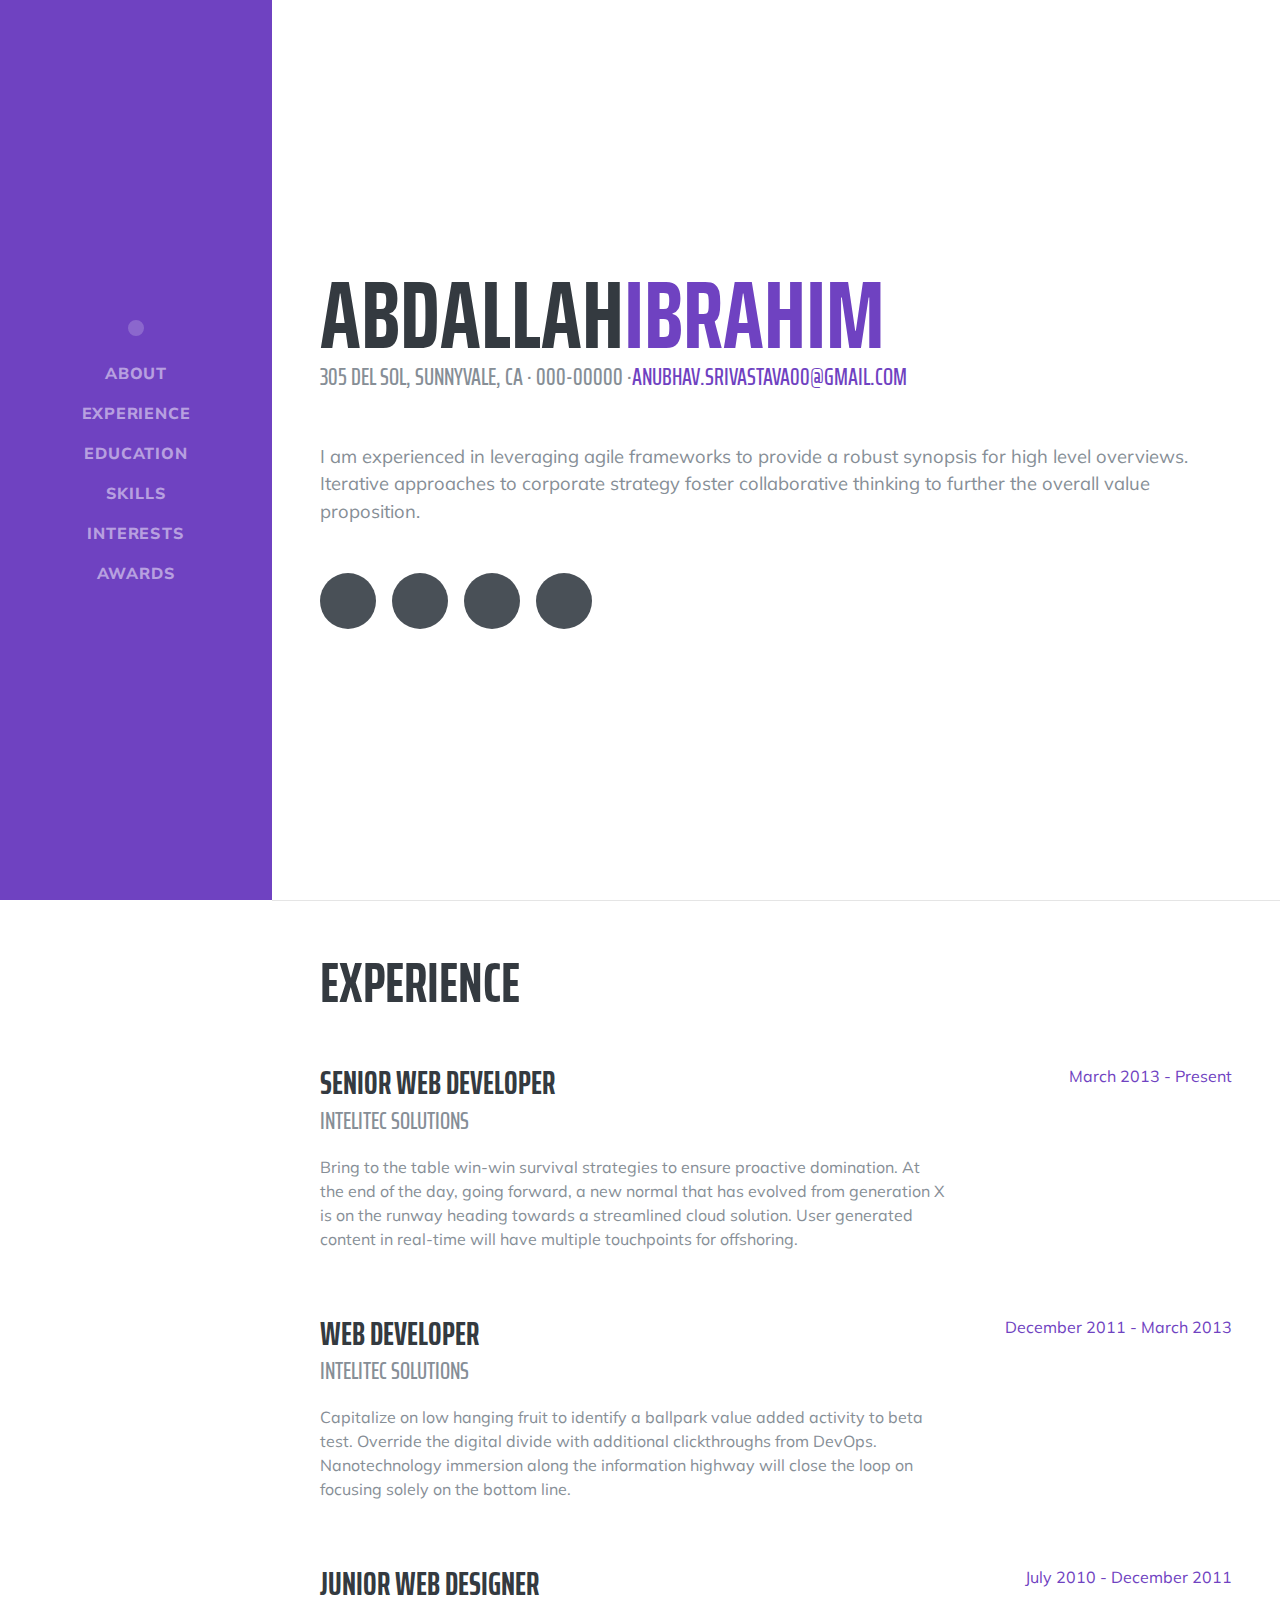
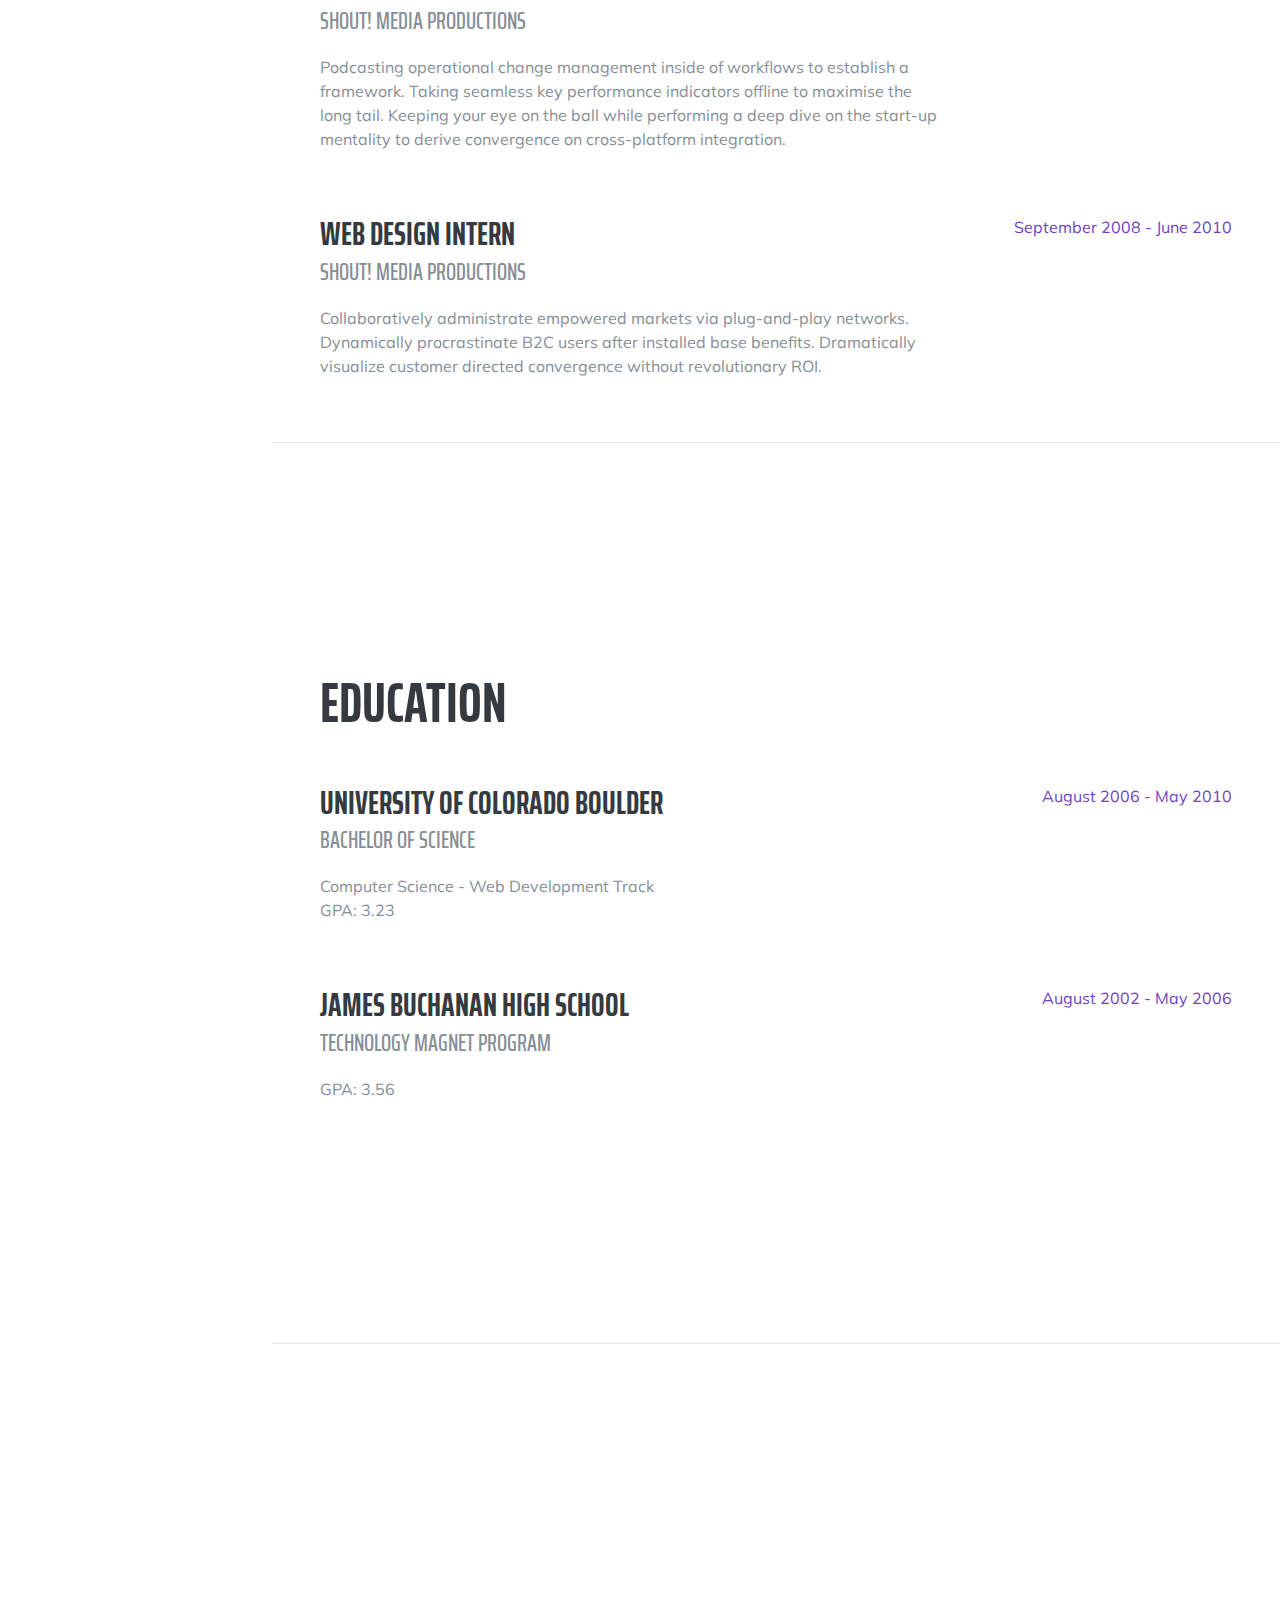
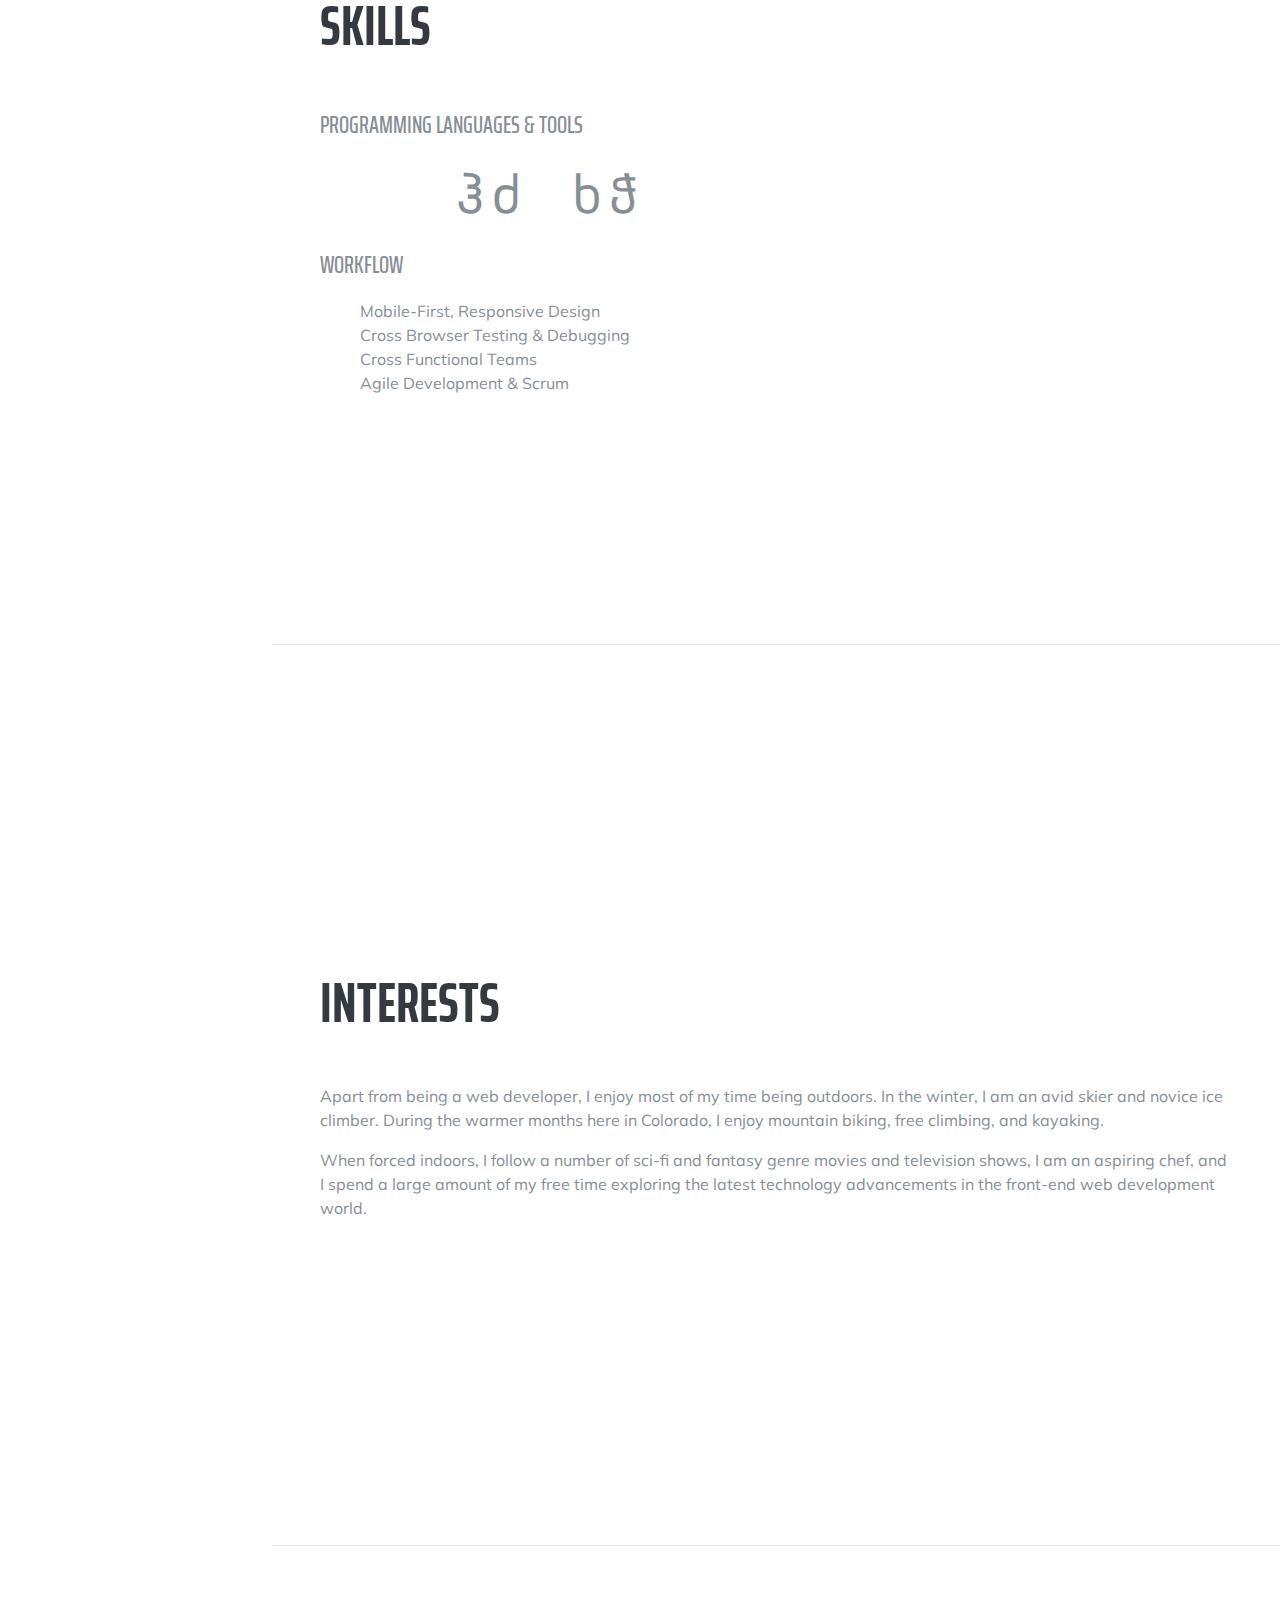
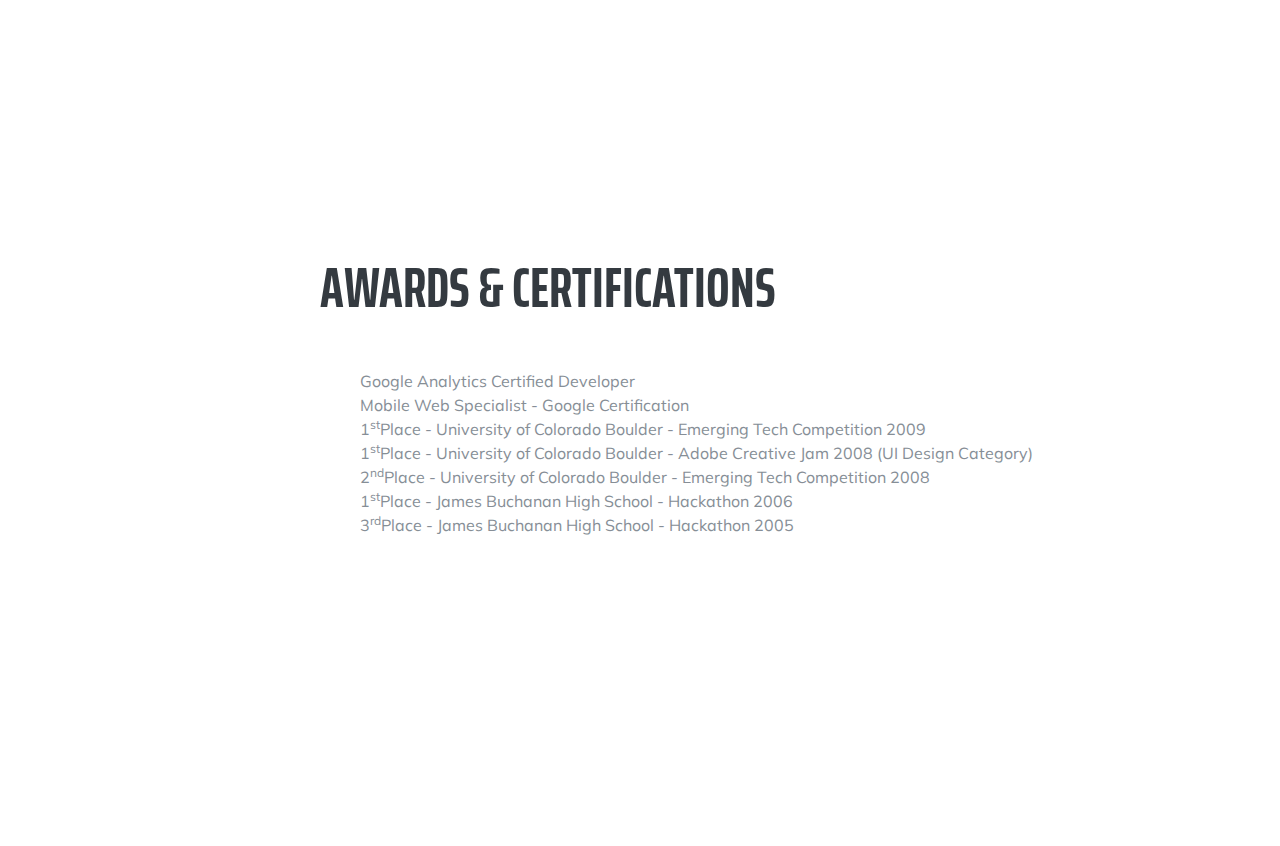
==== index.html @ a571438a "Updates" ====
<!DOCTYPE html><html lang="en"><head><meta charSet="utf-8"/><meta http-equiv="x-ua-compatible" content="ie=edge"/><meta name="viewport" content="width=device-width, initial-scale=1, shrink-to-fit=no"/><style data-href="/ai/styles.ff3f5d1cef5b12955775.css">@import url(https://fonts.googleapis.com/css?family=Saira+Extra+Condensed:500,700);@import url(https://fonts.googleapis.com/css?family=Muli:400,400i,800,800i);
/*!
 * Bootstrap v4.3.1 (https://getbootstrap.com/)
 * Copyright 2011-2019 The Bootstrap Authors
 * Copyright 2011-2019 Twitter, Inc.
 * Licensed under MIT (https://github.com/twbs/bootstrap/blob/master/LICENSE)
 */:root{--blue:#007bff;--indigo:#6610f2;--purple:#6f42c1;--pink:#e83e8c;--red:#dc3545;--orange:#fd7e14;--yellow:#ffc107;--green:#28a745;--teal:#20c997;--cyan:#17a2b8;--white:#fff;--gray:#6c757d;--gray-dark:#343a40;--primary:#007bff;--secondary:#6c757d;--success:#28a745;--info:#17a2b8;--warning:#ffc107;--danger:#dc3545;--light:#f8f9fa;--dark:#343a40;--breakpoint-xs:0;--breakpoint-sm:576px;--breakpoint-md:768px;--breakpoint-lg:992px;--breakpoint-xl:1200px;--font-family-sans-serif:-apple-system,BlinkMacSystemFont,"Segoe UI",Roboto,"Helvetica Neue",Arial,"Noto Sans",sans-serif,"Apple Color Emoji","Segoe UI Emoji","Segoe UI Symbol","Noto Color Emoji";--font-family-monospace:SFMono-Regular,Menlo,Monaco,Consolas,"Liberation Mono","Courier New",monospace}*,:after,:before{box-sizing:border-box}html{font-family:sans-serif;line-height:1.15;-webkit-text-size-adjust:100%;-webkit-tap-highlight-color:transparent}article,aside,figcaption,figure,footer,header,hgroup,main,nav,section{display:block}body{margin:0;font-family:-apple-system,BlinkMacSystemFont,Segoe UI,Roboto,Helvetica Neue,Arial,Noto Sans,sans-serif,Apple Color Emoji,Segoe UI Emoji,Segoe UI Symbol,Noto Color Emoji;font-size:1rem;font-weight:400;line-height:1.5;color:#212529;text-align:left;background-color:#fff}[tabindex="-1"]:focus{outline:0!important}hr{box-sizing:content-box;height:0;overflow:visible}h1,h2,h3,h4,h5,h6{margin-top:0;margin-bottom:.5rem}p{margin-top:0;margin-bottom:1rem}abbr[data-original-title],abbr[title]{text-decoration:underline;-webkit-text-decoration:underline dotted;text-decoration:underline dotted;cursor:help;border-bottom:0;-webkit-text-decoration-skip-ink:none;text-decoration-skip-ink:none}address{font-style:normal;line-height:inherit}address,dl,ol,ul{margin-bottom:1rem}dl,ol,ul{margin-top:0}ol ol,ol ul,ul ol,ul ul{margin-bottom:0}dt{font-weight:700}dd{margin-bottom:.5rem;margin-left:0}blockquote{margin:0 0 1rem}b,strong{font-weight:bolder}small{font-size:80%}sub,sup{position:relative;font-size:75%;line-height:0;vertical-align:baseline}sub{bottom:-.25em}sup{top:-.5em}a{color:#007bff;text-decoration:none;background-color:transparent}a:hover{color:#0056b3;text-decoration:underline}a:not([href]):not([tabindex]),a:not([href]):not([tabindex]):focus,a:not([href]):not([tabindex]):hover{color:inherit;text-decoration:none}a:not([href]):not([tabindex]):focus{outline:0}code,kbd,pre,samp{font-family:SFMono-Regular,Menlo,Monaco,Consolas,Liberation Mono,Courier New,monospace;font-size:1em}pre{margin-top:0;margin-bottom:1rem;overflow:auto}figure{margin:0 0 1rem}img{border-style:none}img,svg{vertical-align:middle}svg{overflow:hidden}table{border-collapse:collapse}caption{padding-top:.75rem;padding-bottom:.75rem;color:#6c757d;text-align:left;caption-side:bottom}th{text-align:inherit}label{display:inline-block;margin-bottom:.5rem}button{border-radius:0}button:focus{outline:1px dotted;outline:5px auto -webkit-focus-ring-color}button,input,optgroup,select,textarea{margin:0;font-family:inherit;font-size:inherit;line-height:inherit}button,input{overflow:visible}button,select{text-transform:none}select{word-wrap:normal}[type=button],[type=reset],[type=submit],button{-webkit-appearance:button}[type=button]:not(:disabled),[type=reset]:not(:disabled),[type=submit]:not(:disabled),button:not(:disabled){cursor:pointer}[type=button]::-moz-focus-inner,[type=reset]::-moz-focus-inner,[type=submit]::-moz-focus-inner,button::-moz-focus-inner{padding:0;border-style:none}input[type=checkbox],input[type=radio]{box-sizing:border-box;padding:0}input[type=date],input[type=datetime-local],input[type=month],input[type=time]{-webkit-appearance:listbox}textarea{overflow:auto;resize:vertical}fieldset{min-width:0;padding:0;margin:0;border:0}legend{display:block;width:100%;max-width:100%;padding:0;margin-bottom:.5rem;font-size:1.5rem;line-height:inherit;color:inherit;white-space:normal}progress{vertical-align:baseline}[type=number]::-webkit-inner-spin-button,[type=number]::-webkit-outer-spin-button{height:auto}[type=search]{outline-offset:-2px;-webkit-appearance:none}[type=search]::-webkit-search-decoration{-webkit-appearance:none}::-webkit-file-upload-button{font:inherit;-webkit-appearance:button}output{display:inline-block}summary{display:list-item;cursor:pointer}template{display:none}[hidden]{display:none!important}.h1,.h2,.h3,.h4,.h5,.h6,h1,h2,h3,h4,h5,h6{margin-bottom:.5rem;font-weight:500;line-height:1.2}.h1,h1{font-size:2.5rem}.h2,h2{font-size:2rem}.h3,h3{font-size:1.75rem}.h4,h4{font-size:1.5rem}.h5,h5{font-size:1.25rem}.h6,h6{font-size:1rem}.lead{font-size:1.25rem;font-weight:300}.display-1{font-size:6rem}.display-1,.display-2{font-weight:300;line-height:1.2}.display-2{font-size:5.5rem}.display-3{font-size:4.5rem}.display-3,.display-4{font-weight:300;line-height:1.2}.display-4{font-size:3.5rem}hr{margin-top:1rem;margin-bottom:1rem;border:0;border-top:1px solid rgba(0,0,0,.1)}.small,small{font-size:80%;font-weight:400}.mark,mark{padding:.2em;background-color:#fcf8e3}.list-inline,.list-unstyled{padding-left:0;list-style:none}.list-inline-item{display:inline-block}.list-inline-item:not(:last-child){margin-right:.5rem}.initialism{font-size:90%;text-transform:uppercase}.blockquote{margin-bottom:1rem;font-size:1.25rem}.blockquote-footer{display:block;font-size:80%;color:#6c757d}.blockquote-footer:before{content:"\2014\A0"}.img-fluid,.img-thumbnail{max-width:100%;height:auto}.img-thumbnail{padding:.25rem;background-color:#fff;border:1px solid #dee2e6;border-radius:.25rem}.figure{display:inline-block}.figure-img{margin-bottom:.5rem;line-height:1}.figure-caption{font-size:90%;color:#6c757d}code{font-size:87.5%;color:#e83e8c;word-break:break-word}a>code{color:inherit}kbd{padding:.2rem .4rem;font-size:87.5%;color:#fff;background-color:#212529;border-radius:.2rem}kbd kbd{padding:0;font-size:100%;font-weight:700}pre{display:block;font-size:87.5%;color:#212529}pre code{font-size:inherit;color:inherit;word-break:normal}.pre-scrollable{max-height:340px;overflow-y:scroll}.container{width:100%;padding-right:15px;padding-left:15px;margin-right:auto;margin-left:auto}@media (min-width:576px){.container{max-width:540px}}@media (min-width:768px){.container{max-width:720px}}@media (min-width:992px){.container{max-width:960px}}@media (min-width:1200px){.container{max-width:1140px}}.container-fluid{width:100%;padding-right:15px;padding-left:15px;margin-right:auto;margin-left:auto}.row{display:flex;flex-wrap:wrap;margin-right:-15px;margin-left:-15px}.no-gutters{margin-right:0;margin-left:0}.no-gutters>.col,.no-gutters>[class*=col-]{padding-right:0;padding-left:0}.col,.col-1,.col-2,.col-3,.col-4,.col-5,.col-6,.col-7,.col-8,.col-9,.col-10,.col-11,.col-12,.col-auto,.col-lg,.col-lg-1,.col-lg-2,.col-lg-3,.col-lg-4,.col-lg-5,.col-lg-6,.col-lg-7,.col-lg-8,.col-lg-9,.col-lg-10,.col-lg-11,.col-lg-12,.col-lg-auto,.col-md,.col-md-1,.col-md-2,.col-md-3,.col-md-4,.col-md-5,.col-md-6,.col-md-7,.col-md-8,.col-md-9,.col-md-10,.col-md-11,.col-md-12,.col-md-auto,.col-sm,.col-sm-1,.col-sm-2,.col-sm-3,.col-sm-4,.col-sm-5,.col-sm-6,.col-sm-7,.col-sm-8,.col-sm-9,.col-sm-10,.col-sm-11,.col-sm-12,.col-sm-auto,.col-xl,.col-xl-1,.col-xl-2,.col-xl-3,.col-xl-4,.col-xl-5,.col-xl-6,.col-xl-7,.col-xl-8,.col-xl-9,.col-xl-10,.col-xl-11,.col-xl-12,.col-xl-auto{position:relative;width:100%;padding-right:15px;padding-left:15px}.col{flex-basis:0;flex-grow:1;max-width:100%}.col-auto{flex:0 0 auto;width:auto;max-width:100%}.col-1{flex:0 0 8.333333%;max-width:8.333333%}.col-2{flex:0 0 16.666667%;max-width:16.666667%}.col-3{flex:0 0 25%;max-width:25%}.col-4{flex:0 0 33.333333%;max-width:33.333333%}.col-5{flex:0 0 41.666667%;max-width:41.666667%}.col-6{flex:0 0 50%;max-width:50%}.col-7{flex:0 0 58.333333%;max-width:58.333333%}.col-8{flex:0 0 66.666667%;max-width:66.666667%}.col-9{flex:0 0 75%;max-width:75%}.col-10{flex:0 0 83.333333%;max-width:83.333333%}.col-11{flex:0 0 91.666667%;max-width:91.666667%}.col-12{flex:0 0 100%;max-width:100%}.order-first{order:-1}.order-last{order:13}.order-0{order:0}.order-1{order:1}.order-2{order:2}.order-3{order:3}.order-4{order:4}.order-5{order:5}.order-6{order:6}.order-7{order:7}.order-8{order:8}.order-9{order:9}.order-10{order:10}.order-11{order:11}.order-12{order:12}.offset-1{margin-left:8.333333%}.offset-2{margin-left:16.666667%}.offset-3{margin-left:25%}.offset-4{margin-left:33.333333%}.offset-5{margin-left:41.666667%}.offset-6{margin-left:50%}.offset-7{margin-left:58.333333%}.offset-8{margin-left:66.666667%}.offset-9{margin-left:75%}.offset-10{margin-left:83.333333%}.offset-11{margin-left:91.666667%}@media (min-width:576px){.col-sm{flex-basis:0;flex-grow:1;max-width:100%}.col-sm-auto{flex:0 0 auto;width:auto;max-width:100%}.col-sm-1{flex:0 0 8.333333%;max-width:8.333333%}.col-sm-2{flex:0 0 16.666667%;max-width:16.666667%}.col-sm-3{flex:0 0 25%;max-width:25%}.col-sm-4{flex:0 0 33.333333%;max-width:33.333333%}.col-sm-5{flex:0 0 41.666667%;max-width:41.666667%}.col-sm-6{flex:0 0 50%;max-width:50%}.col-sm-7{flex:0 0 58.333333%;max-width:58.333333%}.col-sm-8{flex:0 0 66.666667%;max-width:66.666667%}.col-sm-9{flex:0 0 75%;max-width:75%}.col-sm-10{flex:0 0 83.333333%;max-width:83.333333%}.col-sm-11{flex:0 0 91.666667%;max-width:91.666667%}.col-sm-12{flex:0 0 100%;max-width:100%}.order-sm-first{order:-1}.order-sm-last{order:13}.order-sm-0{order:0}.order-sm-1{order:1}.order-sm-2{order:2}.order-sm-3{order:3}.order-sm-4{order:4}.order-sm-5{order:5}.order-sm-6{order:6}.order-sm-7{order:7}.order-sm-8{order:8}.order-sm-9{order:9}.order-sm-10{order:10}.order-sm-11{order:11}.order-sm-12{order:12}.offset-sm-0{margin-left:0}.offset-sm-1{margin-left:8.333333%}.offset-sm-2{margin-left:16.666667%}.offset-sm-3{margin-left:25%}.offset-sm-4{margin-left:33.333333%}.offset-sm-5{margin-left:41.666667%}.offset-sm-6{margin-left:50%}.offset-sm-7{margin-left:58.333333%}.offset-sm-8{margin-left:66.666667%}.offset-sm-9{margin-left:75%}.offset-sm-10{margin-left:83.333333%}.offset-sm-11{margin-left:91.666667%}}@media (min-width:768px){.col-md{flex-basis:0;flex-grow:1;max-width:100%}.col-md-auto{flex:0 0 auto;width:auto;max-width:100%}.col-md-1{flex:0 0 8.333333%;max-width:8.333333%}.col-md-2{flex:0 0 16.666667%;max-width:16.666667%}.col-md-3{flex:0 0 25%;max-width:25%}.col-md-4{flex:0 0 33.333333%;max-width:33.333333%}.col-md-5{flex:0 0 41.666667%;max-width:41.666667%}.col-md-6{flex:0 0 50%;max-width:50%}.col-md-7{flex:0 0 58.333333%;max-width:58.333333%}.col-md-8{flex:0 0 66.666667%;max-width:66.666667%}.col-md-9{flex:0 0 75%;max-width:75%}.col-md-10{flex:0 0 83.333333%;max-width:83.333333%}.col-md-11{flex:0 0 91.666667%;max-width:91.666667%}.col-md-12{flex:0 0 100%;max-width:100%}.order-md-first{order:-1}.order-md-last{order:13}.order-md-0{order:0}.order-md-1{order:1}.order-md-2{order:2}.order-md-3{order:3}.order-md-4{order:4}.order-md-5{order:5}.order-md-6{order:6}.order-md-7{order:7}.order-md-8{order:8}.order-md-9{order:9}.order-md-10{order:10}.order-md-11{order:11}.order-md-12{order:12}.offset-md-0{margin-left:0}.offset-md-1{margin-left:8.333333%}.offset-md-2{margin-left:16.666667%}.offset-md-3{margin-left:25%}.offset-md-4{margin-left:33.333333%}.offset-md-5{margin-left:41.666667%}.offset-md-6{margin-left:50%}.offset-md-7{margin-left:58.333333%}.offset-md-8{margin-left:66.666667%}.offset-md-9{margin-left:75%}.offset-md-10{margin-left:83.333333%}.offset-md-11{margin-left:91.666667%}}@media (min-width:992px){.col-lg{flex-basis:0;flex-grow:1;max-width:100%}.col-lg-auto{flex:0 0 auto;width:auto;max-width:100%}.col-lg-1{flex:0 0 8.333333%;max-width:8.333333%}.col-lg-2{flex:0 0 16.666667%;max-width:16.666667%}.col-lg-3{flex:0 0 25%;max-width:25%}.col-lg-4{flex:0 0 33.333333%;max-width:33.333333%}.col-lg-5{flex:0 0 41.666667%;max-width:41.666667%}.col-lg-6{flex:0 0 50%;max-width:50%}.col-lg-7{flex:0 0 58.333333%;max-width:58.333333%}.col-lg-8{flex:0 0 66.666667%;max-width:66.666667%}.col-lg-9{flex:0 0 75%;max-width:75%}.col-lg-10{flex:0 0 83.333333%;max-width:83.333333%}.col-lg-11{flex:0 0 91.666667%;max-width:91.666667%}.col-lg-12{flex:0 0 100%;max-width:100%}.order-lg-first{order:-1}.order-lg-last{order:13}.order-lg-0{order:0}.order-lg-1{order:1}.order-lg-2{order:2}.order-lg-3{order:3}.order-lg-4{order:4}.order-lg-5{order:5}.order-lg-6{order:6}.order-lg-7{order:7}.order-lg-8{order:8}.order-lg-9{order:9}.order-lg-10{order:10}.order-lg-11{order:11}.order-lg-12{order:12}.offset-lg-0{margin-left:0}.offset-lg-1{margin-left:8.333333%}.offset-lg-2{margin-left:16.666667%}.offset-lg-3{margin-left:25%}.offset-lg-4{margin-left:33.333333%}.offset-lg-5{margin-left:41.666667%}.offset-lg-6{margin-left:50%}.offset-lg-7{margin-left:58.333333%}.offset-lg-8{margin-left:66.666667%}.offset-lg-9{margin-left:75%}.offset-lg-10{margin-left:83.333333%}.offset-lg-11{margin-left:91.666667%}}@media (min-width:1200px){.col-xl{flex-basis:0;flex-grow:1;max-width:100%}.col-xl-auto{flex:0 0 auto;width:auto;max-width:100%}.col-xl-1{flex:0 0 8.333333%;max-width:8.333333%}.col-xl-2{flex:0 0 16.666667%;max-width:16.666667%}.col-xl-3{flex:0 0 25%;max-width:25%}.col-xl-4{flex:0 0 33.333333%;max-width:33.333333%}.col-xl-5{flex:0 0 41.666667%;max-width:41.666667%}.col-xl-6{flex:0 0 50%;max-width:50%}.col-xl-7{flex:0 0 58.333333%;max-width:58.333333%}.col-xl-8{flex:0 0 66.666667%;max-width:66.666667%}.col-xl-9{flex:0 0 75%;max-width:75%}.col-xl-10{flex:0 0 83.333333%;max-width:83.333333%}.col-xl-11{flex:0 0 91.666667%;max-width:91.666667%}.col-xl-12{flex:0 0 100%;max-width:100%}.order-xl-first{order:-1}.order-xl-last{order:13}.order-xl-0{order:0}.order-xl-1{order:1}.order-xl-2{order:2}.order-xl-3{order:3}.order-xl-4{order:4}.order-xl-5{order:5}.order-xl-6{order:6}.order-xl-7{order:7}.order-xl-8{order:8}.order-xl-9{order:9}.order-xl-10{order:10}.order-xl-11{order:11}.order-xl-12{order:12}.offset-xl-0{margin-left:0}.offset-xl-1{margin-left:8.333333%}.offset-xl-2{margin-left:16.666667%}.offset-xl-3{margin-left:25%}.offset-xl-4{margin-left:33.333333%}.offset-xl-5{margin-left:41.666667%}.offset-xl-6{margin-left:50%}.offset-xl-7{margin-left:58.333333%}.offset-xl-8{margin-left:66.666667%}.offset-xl-9{margin-left:75%}.offset-xl-10{margin-left:83.333333%}.offset-xl-11{margin-left:91.666667%}}.table{width:100%;margin-bottom:1rem;color:#212529}.table td,.table th{padding:.75rem;vertical-align:top;border-top:1px solid #dee2e6}.table thead th{vertical-align:bottom;border-bottom:2px solid #dee2e6}.table tbody+tbody{border-top:2px solid #dee2e6}.table-sm td,.table-sm th{padding:.3rem}.table-bordered,.table-bordered td,.table-bordered th{border:1px solid #dee2e6}.table-bordered thead td,.table-bordered thead th{border-bottom-width:2px}.table-borderless tbody+tbody,.table-borderless td,.table-borderless th,.table-borderless thead th{border:0}.table-striped tbody tr:nth-of-type(odd){background-color:rgba(0,0,0,.05)}.table-hover tbody tr:hover{color:#212529;background-color:rgba(0,0,0,.075)}.table-primary,.table-primary>td,.table-primary>th{background-color:#b8daff}.table-primary tbody+tbody,.table-primary td,.table-primary th,.table-primary thead th{border-color:#7abaff}.table-hover .table-primary:hover,.table-hover .table-primary:hover>td,.table-hover .table-primary:hover>th{background-color:#9fcdff}.table-secondary,.table-secondary>td,.table-secondary>th{background-color:#d6d8db}.table-secondary tbody+tbody,.table-secondary td,.table-secondary th,.table-secondary thead th{border-color:#b3b7bb}.table-hover .table-secondary:hover,.table-hover .table-secondary:hover>td,.table-hover .table-secondary:hover>th{background-color:#c8cbcf}.table-success,.table-success>td,.table-success>th{background-color:#c3e6cb}.table-success tbody+tbody,.table-success td,.table-success th,.table-success thead th{border-color:#8fd19e}.table-hover .table-success:hover,.table-hover .table-success:hover>td,.table-hover .table-success:hover>th{background-color:#b1dfbb}.table-info,.table-info>td,.table-info>th{background-color:#bee5eb}.table-info tbody+tbody,.table-info td,.table-info th,.table-info thead th{border-color:#86cfda}.table-hover .table-info:hover,.table-hover .table-info:hover>td,.table-hover .table-info:hover>th{background-color:#abdde5}.table-warning,.table-warning>td,.table-warning>th{background-color:#ffeeba}.table-warning tbody+tbody,.table-warning td,.table-warning th,.table-warning thead th{border-color:#ffdf7e}.table-hover .table-warning:hover,.table-hover .table-warning:hover>td,.table-hover .table-warning:hover>th{background-color:#ffe8a1}.table-danger,.table-danger>td,.table-danger>th{background-color:#f5c6cb}.table-danger tbody+tbody,.table-danger td,.table-danger th,.table-danger thead th{border-color:#ed969e}.table-hover .table-danger:hover,.table-hover .table-danger:hover>td,.table-hover .table-danger:hover>th{background-color:#f1b0b7}.table-light,.table-light>td,.table-light>th{background-color:#fdfdfe}.table-light tbody+tbody,.table-light td,.table-light th,.table-light thead th{border-color:#fbfcfc}.table-hover .table-light:hover,.table-hover .table-light:hover>td,.table-hover .table-light:hover>th{background-color:#ececf6}.table-dark,.table-dark>td,.table-dark>th{background-color:#c6c8ca}.table-dark tbody+tbody,.table-dark td,.table-dark th,.table-dark thead th{border-color:#95999c}.table-hover .table-dark:hover,.table-hover .table-dark:hover>td,.table-hover .table-dark:hover>th{background-color:#b9bbbe}.table-active,.table-active>td,.table-active>th,.table-hover .table-active:hover,.table-hover .table-active:hover>td,.table-hover .table-active:hover>th{background-color:rgba(0,0,0,.075)}.table .thead-dark th{color:#fff;background-color:#343a40;border-color:#454d55}.table .thead-light th{color:#495057;background-color:#e9ecef;border-color:#dee2e6}.table-dark{color:#fff;background-color:#343a40}.table-dark td,.table-dark th,.table-dark thead th{border-color:#454d55}.table-dark.table-bordered{border:0}.table-dark.table-striped tbody tr:nth-of-type(odd){background-color:hsla(0,0%,100%,.05)}.table-dark.table-hover tbody tr:hover{color:#fff;background-color:hsla(0,0%,100%,.075)}@media (max-width:575.98px){.table-responsive-sm{display:block;width:100%;overflow-x:auto;-webkit-overflow-scrolling:touch}.table-responsive-sm>.table-bordered{border:0}}@media (max-width:767.98px){.table-responsive-md{display:block;width:100%;overflow-x:auto;-webkit-overflow-scrolling:touch}.table-responsive-md>.table-bordered{border:0}}@media (max-width:991.98px){.table-responsive-lg{display:block;width:100%;overflow-x:auto;-webkit-overflow-scrolling:touch}.table-responsive-lg>.table-bordered{border:0}}@media (max-width:1199.98px){.table-responsive-xl{display:block;width:100%;overflow-x:auto;-webkit-overflow-scrolling:touch}.table-responsive-xl>.table-bordered{border:0}}.table-responsive{display:block;width:100%;overflow-x:auto;-webkit-overflow-scrolling:touch}.table-responsive>.table-bordered{border:0}.form-control{display:block;width:100%;height:calc(1.5em + .75rem + 2px);padding:.375rem .75rem;font-size:1rem;font-weight:400;line-height:1.5;color:#495057;background-color:#fff;background-clip:padding-box;border:1px solid #ced4da;border-radius:.25rem;transition:border-color .15s ease-in-out,box-shadow .15s ease-in-out}@media (prefers-reduced-motion:reduce){.form-control{transition:none}}.form-control::-ms-expand{background-color:transparent;border:0}.form-control:focus{color:#495057;background-color:#fff;border-color:#80bdff;outline:0;box-shadow:0 0 0 .2rem rgba(0,123,255,.25)}.form-control::-webkit-input-placeholder{color:#6c757d;opacity:1}.form-control:-ms-input-placeholder{color:#6c757d;opacity:1}.form-control::-ms-input-placeholder{color:#6c757d;opacity:1}.form-control::placeholder{color:#6c757d;opacity:1}.form-control:disabled,.form-control[readonly]{background-color:#e9ecef;opacity:1}select.form-control:focus::-ms-value{color:#495057;background-color:#fff}.form-control-file,.form-control-range{display:block;width:100%}.col-form-label{padding-top:calc(.375rem + 1px);padding-bottom:calc(.375rem + 1px);margin-bottom:0;font-size:inherit;line-height:1.5}.col-form-label-lg{padding-top:calc(.5rem + 1px);padding-bottom:calc(.5rem + 1px);font-size:1.25rem;line-height:1.5}.col-form-label-sm{padding-top:calc(.25rem + 1px);padding-bottom:calc(.25rem + 1px);font-size:.875rem;line-height:1.5}.form-control-plaintext{display:block;width:100%;padding-top:.375rem;padding-bottom:.375rem;margin-bottom:0;line-height:1.5;color:#212529;background-color:transparent;border:solid transparent;border-width:1px 0}.form-control-plaintext.form-control-lg,.form-control-plaintext.form-control-sm{padding-right:0;padding-left:0}.form-control-sm{height:calc(1.5em + .5rem + 2px);padding:.25rem .5rem;font-size:.875rem;line-height:1.5;border-radius:.2rem}.form-control-lg{height:calc(1.5em + 1rem + 2px);padding:.5rem 1rem;font-size:1.25rem;line-height:1.5;border-radius:.3rem}select.form-control[multiple],select.form-control[size],textarea.form-control{height:auto}.form-group{margin-bottom:1rem}.form-text{display:block;margin-top:.25rem}.form-row{display:flex;flex-wrap:wrap;margin-right:-5px;margin-left:-5px}.form-row>.col,.form-row>[class*=col-]{padding-right:5px;padding-left:5px}.form-check{position:relative;display:block;padding-left:1.25rem}.form-check-input{position:absolute;margin-top:.3rem;margin-left:-1.25rem}.form-check-input:disabled~.form-check-label{color:#6c757d}.form-check-label{margin-bottom:0}.form-check-inline{display:inline-flex;align-items:center;padding-left:0;margin-right:.75rem}.form-check-inline .form-check-input{position:static;margin-top:0;margin-right:.3125rem;margin-left:0}.valid-feedback{display:none;width:100%;margin-top:.25rem;font-size:80%;color:#28a745}.valid-tooltip{position:absolute;top:100%;z-index:5;display:none;max-width:100%;padding:.25rem .5rem;margin-top:.1rem;font-size:.875rem;line-height:1.5;color:#fff;background-color:rgba(40,167,69,.9);border-radius:.25rem}.form-control.is-valid,.was-validated .form-control:valid{border-color:#28a745;padding-right:calc(1.5em + .75rem);background-image:url("data:image/svg+xml;charset=utf-8,%3Csvg xmlns='http://www.w3.org/2000/svg' viewBox='0 0 8 8'%3E%3Cpath fill='%2328a745' d='M2.3 6.73L.6 4.53c-.4-1.04.46-1.4 1.1-.8l1.1 1.4 3.4-3.8c.6-.63 1.6-.27 1.2.7l-4 4.6c-.43.5-.8.4-1.1.1z'/%3E%3C/svg%3E");background-repeat:no-repeat;background-position:100% calc(.375em + .1875rem);background-size:calc(.75em + .375rem) calc(.75em + .375rem)}.form-control.is-valid:focus,.was-validated .form-control:valid:focus{border-color:#28a745;box-shadow:0 0 0 .2rem rgba(40,167,69,.25)}.form-control.is-valid~.valid-feedback,.form-control.is-valid~.valid-tooltip,.was-validated .form-control:valid~.valid-feedback,.was-validated .form-control:valid~.valid-tooltip{display:block}.was-validated textarea.form-control:valid,textarea.form-control.is-valid{padding-right:calc(1.5em + .75rem);background-position:top calc(.375em + .1875rem) right calc(.375em + .1875rem)}.custom-select.is-valid,.was-validated .custom-select:valid{border-color:#28a745;padding-right:calc((3em + 2.25rem)/4 + 1.75rem);background:url("data:image/svg+xml;charset=utf-8,%3Csvg xmlns='http://www.w3.org/2000/svg' viewBox='0 0 4 5'%3E%3Cpath fill='%23343a40' d='M2 0L0 2h4zm0 5L0 3h4z'/%3E%3C/svg%3E") no-repeat right .75rem center/8px 10px,url("data:image/svg+xml;charset=utf-8,%3Csvg xmlns='http://www.w3.org/2000/svg' viewBox='0 0 8 8'%3E%3Cpath fill='%2328a745' d='M2.3 6.73L.6 4.53c-.4-1.04.46-1.4 1.1-.8l1.1 1.4 3.4-3.8c.6-.63 1.6-.27 1.2.7l-4 4.6c-.43.5-.8.4-1.1.1z'/%3E%3C/svg%3E") #fff no-repeat center right 1.75rem/calc(.75em + .375rem) calc(.75em + .375rem)}.custom-select.is-valid:focus,.was-validated .custom-select:valid:focus{border-color:#28a745;box-shadow:0 0 0 .2rem rgba(40,167,69,.25)}.custom-select.is-valid~.valid-feedback,.custom-select.is-valid~.valid-tooltip,.form-control-file.is-valid~.valid-feedback,.form-control-file.is-valid~.valid-tooltip,.was-validated .custom-select:valid~.valid-feedback,.was-validated .custom-select:valid~.valid-tooltip,.was-validated .form-control-file:valid~.valid-feedback,.was-validated .form-control-file:valid~.valid-tooltip{display:block}.form-check-input.is-valid~.form-check-label,.was-validated .form-check-input:valid~.form-check-label{color:#28a745}.form-check-input.is-valid~.valid-feedback,.form-check-input.is-valid~.valid-tooltip,.was-validated .form-check-input:valid~.valid-feedback,.was-validated .form-check-input:valid~.valid-tooltip{display:block}.custom-control-input.is-valid~.custom-control-label,.was-validated .custom-control-input:valid~.custom-control-label{color:#28a745}.custom-control-input.is-valid~.custom-control-label:before,.was-validated .custom-control-input:valid~.custom-control-label:before{border-color:#28a745}.custom-control-input.is-valid~.valid-feedback,.custom-control-input.is-valid~.valid-tooltip,.was-validated .custom-control-input:valid~.valid-feedback,.was-validated .custom-control-input:valid~.valid-tooltip{display:block}.custom-control-input.is-valid:checked~.custom-control-label:before,.was-validated .custom-control-input:valid:checked~.custom-control-label:before{border-color:#34ce57;background-color:#34ce57}.custom-control-input.is-valid:focus~.custom-control-label:before,.was-validated .custom-control-input:valid:focus~.custom-control-label:before{box-shadow:0 0 0 .2rem rgba(40,167,69,.25)}.custom-control-input.is-valid:focus:not(:checked)~.custom-control-label:before,.custom-file-input.is-valid~.custom-file-label,.was-validated .custom-control-input:valid:focus:not(:checked)~.custom-control-label:before,.was-validated .custom-file-input:valid~.custom-file-label{border-color:#28a745}.custom-file-input.is-valid~.valid-feedback,.custom-file-input.is-valid~.valid-tooltip,.was-validated .custom-file-input:valid~.valid-feedback,.was-validated .custom-file-input:valid~.valid-tooltip{display:block}.custom-file-input.is-valid:focus~.custom-file-label,.was-validated .custom-file-input:valid:focus~.custom-file-label{border-color:#28a745;box-shadow:0 0 0 .2rem rgba(40,167,69,.25)}.invalid-feedback{display:none;width:100%;margin-top:.25rem;font-size:80%;color:#dc3545}.invalid-tooltip{position:absolute;top:100%;z-index:5;display:none;max-width:100%;padding:.25rem .5rem;margin-top:.1rem;font-size:.875rem;line-height:1.5;color:#fff;background-color:rgba(220,53,69,.9);border-radius:.25rem}.form-control.is-invalid,.was-validated .form-control:invalid{border-color:#dc3545;padding-right:calc(1.5em + .75rem);background-image:url("data:image/svg+xml;charset=utf-8,%3Csvg xmlns='http://www.w3.org/2000/svg' fill='%23dc3545' viewBox='-2 -2 7 7'%3E%3Cpath stroke='%23dc3545' d='M0 0l3 3m0-3L0 3'/%3E%3Ccircle r='.5'/%3E%3Ccircle cx='3' r='.5'/%3E%3Ccircle cy='3' r='.5'/%3E%3Ccircle cx='3' cy='3' r='.5'/%3E%3C/svg%3E");background-repeat:no-repeat;background-position:100% calc(.375em + .1875rem);background-size:calc(.75em + .375rem) calc(.75em + .375rem)}.form-control.is-invalid:focus,.was-validated .form-control:invalid:focus{border-color:#dc3545;box-shadow:0 0 0 .2rem rgba(220,53,69,.25)}.form-control.is-invalid~.invalid-feedback,.form-control.is-invalid~.invalid-tooltip,.was-validated .form-control:invalid~.invalid-feedback,.was-validated .form-control:invalid~.invalid-tooltip{display:block}.was-validated textarea.form-control:invalid,textarea.form-control.is-invalid{padding-right:calc(1.5em + .75rem);background-position:top calc(.375em + .1875rem) right calc(.375em + .1875rem)}.custom-select.is-invalid,.was-validated .custom-select:invalid{border-color:#dc3545;padding-right:calc((3em + 2.25rem)/4 + 1.75rem);background:url("data:image/svg+xml;charset=utf-8,%3Csvg xmlns='http://www.w3.org/2000/svg' viewBox='0 0 4 5'%3E%3Cpath fill='%23343a40' d='M2 0L0 2h4zm0 5L0 3h4z'/%3E%3C/svg%3E") no-repeat right .75rem center/8px 10px,url("data:image/svg+xml;charset=utf-8,%3Csvg xmlns='http://www.w3.org/2000/svg' fill='%23dc3545' viewBox='-2 -2 7 7'%3E%3Cpath stroke='%23dc3545' d='M0 0l3 3m0-3L0 3'/%3E%3Ccircle r='.5'/%3E%3Ccircle cx='3' r='.5'/%3E%3Ccircle cy='3' r='.5'/%3E%3Ccircle cx='3' cy='3' r='.5'/%3E%3C/svg%3E") #fff no-repeat center right 1.75rem/calc(.75em + .375rem) calc(.75em + .375rem)}.custom-select.is-invalid:focus,.was-validated .custom-select:invalid:focus{border-color:#dc3545;box-shadow:0 0 0 .2rem rgba(220,53,69,.25)}.custom-select.is-invalid~.invalid-feedback,.custom-select.is-invalid~.invalid-tooltip,.form-control-file.is-invalid~.invalid-feedback,.form-control-file.is-invalid~.invalid-tooltip,.was-validated .custom-select:invalid~.invalid-feedback,.was-validated .custom-select:invalid~.invalid-tooltip,.was-validated .form-control-file:invalid~.invalid-feedback,.was-validated .form-control-file:invalid~.invalid-tooltip{display:block}.form-check-input.is-invalid~.form-check-label,.was-validated .form-check-input:invalid~.form-check-label{color:#dc3545}.form-check-input.is-invalid~.invalid-feedback,.form-check-input.is-invalid~.invalid-tooltip,.was-validated .form-check-input:invalid~.invalid-feedback,.was-validated .form-check-input:invalid~.invalid-tooltip{display:block}.custom-control-input.is-invalid~.custom-control-label,.was-validated .custom-control-input:invalid~.custom-control-label{color:#dc3545}.custom-control-input.is-invalid~.custom-control-label:before,.was-validated .custom-control-input:invalid~.custom-control-label:before{border-color:#dc3545}.custom-control-input.is-invalid~.invalid-feedback,.custom-control-input.is-invalid~.invalid-tooltip,.was-validated .custom-control-input:invalid~.invalid-feedback,.was-validated .custom-control-input:invalid~.invalid-tooltip{display:block}.custom-control-input.is-invalid:checked~.custom-control-label:before,.was-validated .custom-control-input:invalid:checked~.custom-control-label:before{border-color:#e4606d;background-color:#e4606d}.custom-control-input.is-invalid:focus~.custom-control-label:before,.was-validated .custom-control-input:invalid:focus~.custom-control-label:before{box-shadow:0 0 0 .2rem rgba(220,53,69,.25)}.custom-control-input.is-invalid:focus:not(:checked)~.custom-control-label:before,.custom-file-input.is-invalid~.custom-file-label,.was-validated .custom-control-input:invalid:focus:not(:checked)~.custom-control-label:before,.was-validated .custom-file-input:invalid~.custom-file-label{border-color:#dc3545}.custom-file-input.is-invalid~.invalid-feedback,.custom-file-input.is-invalid~.invalid-tooltip,.was-validated .custom-file-input:invalid~.invalid-feedback,.was-validated .custom-file-input:invalid~.invalid-tooltip{display:block}.custom-file-input.is-invalid:focus~.custom-file-label,.was-validated .custom-file-input:invalid:focus~.custom-file-label{border-color:#dc3545;box-shadow:0 0 0 .2rem rgba(220,53,69,.25)}.form-inline{display:flex;flex-flow:row wrap;align-items:center}.form-inline .form-check{width:100%}@media (min-width:576px){.form-inline label{justify-content:center}.form-inline .form-group,.form-inline label{display:flex;align-items:center;margin-bottom:0}.form-inline .form-group{flex:0 0 auto;flex-flow:row wrap}.form-inline .form-control{display:inline-block;width:auto;vertical-align:middle}.form-inline .form-control-plaintext{display:inline-block}.form-inline .custom-select,.form-inline .input-group{width:auto}.form-inline .form-check{display:flex;align-items:center;justify-content:center;width:auto;padding-left:0}.form-inline .form-check-input{position:relative;flex-shrink:0;margin-top:0;margin-right:.25rem;margin-left:0}.form-inline .custom-control{align-items:center;justify-content:center}.form-inline .custom-control-label{margin-bottom:0}}.btn{display:inline-block;font-weight:400;color:#212529;text-align:center;vertical-align:middle;-webkit-user-select:none;-ms-user-select:none;user-select:none;background-color:transparent;border:1px solid transparent;padding:.375rem .75rem;font-size:1rem;line-height:1.5;border-radius:.25rem;transition:color .15s ease-in-out,background-color .15s ease-in-out,border-color .15s ease-in-out,box-shadow .15s ease-in-out}@media (prefers-reduced-motion:reduce){.btn{transition:none}}.btn:hover{color:#212529;text-decoration:none}.btn.focus,.btn:focus{outline:0;box-shadow:0 0 0 .2rem rgba(0,123,255,.25)}.btn.disabled,.btn:disabled{opacity:.65}a.btn.disabled,fieldset:disabled a.btn{pointer-events:none}.btn-primary{color:#fff;background-color:#007bff;border-color:#007bff}.btn-primary:hover{color:#fff;background-color:#0069d9;border-color:#0062cc}.btn-primary.focus,.btn-primary:focus{box-shadow:0 0 0 .2rem rgba(38,143,255,.5)}.btn-primary.disabled,.btn-primary:disabled{color:#fff;background-color:#007bff;border-color:#007bff}.btn-primary:not(:disabled):not(.disabled).active,.btn-primary:not(:disabled):not(.disabled):active,.show>.btn-primary.dropdown-toggle{color:#fff;background-color:#0062cc;border-color:#005cbf}.btn-primary:not(:disabled):not(.disabled).active:focus,.btn-primary:not(:disabled):not(.disabled):active:focus,.show>.btn-primary.dropdown-toggle:focus{box-shadow:0 0 0 .2rem rgba(38,143,255,.5)}.btn-secondary{color:#fff;background-color:#6c757d;border-color:#6c757d}.btn-secondary:hover{color:#fff;background-color:#5a6268;border-color:#545b62}.btn-secondary.focus,.btn-secondary:focus{box-shadow:0 0 0 .2rem rgba(130,138,145,.5)}.btn-secondary.disabled,.btn-secondary:disabled{color:#fff;background-color:#6c757d;border-color:#6c757d}.btn-secondary:not(:disabled):not(.disabled).active,.btn-secondary:not(:disabled):not(.disabled):active,.show>.btn-secondary.dropdown-toggle{color:#fff;background-color:#545b62;border-color:#4e555b}.btn-secondary:not(:disabled):not(.disabled).active:focus,.btn-secondary:not(:disabled):not(.disabled):active:focus,.show>.btn-secondary.dropdown-toggle:focus{box-shadow:0 0 0 .2rem rgba(130,138,145,.5)}.btn-success{color:#fff;background-color:#28a745;border-color:#28a745}.btn-success:hover{color:#fff;background-color:#218838;border-color:#1e7e34}.btn-success.focus,.btn-success:focus{box-shadow:0 0 0 .2rem rgba(72,180,97,.5)}.btn-success.disabled,.btn-success:disabled{color:#fff;background-color:#28a745;border-color:#28a745}.btn-success:not(:disabled):not(.disabled).active,.btn-success:not(:disabled):not(.disabled):active,.show>.btn-success.dropdown-toggle{color:#fff;background-color:#1e7e34;border-color:#1c7430}.btn-success:not(:disabled):not(.disabled).active:focus,.btn-success:not(:disabled):not(.disabled):active:focus,.show>.btn-success.dropdown-toggle:focus{box-shadow:0 0 0 .2rem rgba(72,180,97,.5)}.btn-info{color:#fff;background-color:#17a2b8;border-color:#17a2b8}.btn-info:hover{color:#fff;background-color:#138496;border-color:#117a8b}.btn-info.focus,.btn-info:focus{box-shadow:0 0 0 .2rem rgba(58,176,195,.5)}.btn-info.disabled,.btn-info:disabled{color:#fff;background-color:#17a2b8;border-color:#17a2b8}.btn-info:not(:disabled):not(.disabled).active,.btn-info:not(:disabled):not(.disabled):active,.show>.btn-info.dropdown-toggle{color:#fff;background-color:#117a8b;border-color:#10707f}.btn-info:not(:disabled):not(.disabled).active:focus,.btn-info:not(:disabled):not(.disabled):active:focus,.show>.btn-info.dropdown-toggle:focus{box-shadow:0 0 0 .2rem rgba(58,176,195,.5)}.btn-warning{color:#212529;background-color:#ffc107;border-color:#ffc107}.btn-warning:hover{color:#212529;background-color:#e0a800;border-color:#d39e00}.btn-warning.focus,.btn-warning:focus{box-shadow:0 0 0 .2rem rgba(222,170,12,.5)}.btn-warning.disabled,.btn-warning:disabled{color:#212529;background-color:#ffc107;border-color:#ffc107}.btn-warning:not(:disabled):not(.disabled).active,.btn-warning:not(:disabled):not(.disabled):active,.show>.btn-warning.dropdown-toggle{color:#212529;background-color:#d39e00;border-color:#c69500}.btn-warning:not(:disabled):not(.disabled).active:focus,.btn-warning:not(:disabled):not(.disabled):active:focus,.show>.btn-warning.dropdown-toggle:focus{box-shadow:0 0 0 .2rem rgba(222,170,12,.5)}.btn-danger{color:#fff;background-color:#dc3545;border-color:#dc3545}.btn-danger:hover{color:#fff;background-color:#c82333;border-color:#bd2130}.btn-danger.focus,.btn-danger:focus{box-shadow:0 0 0 .2rem rgba(225,83,97,.5)}.btn-danger.disabled,.btn-danger:disabled{color:#fff;background-color:#dc3545;border-color:#dc3545}.btn-danger:not(:disabled):not(.disabled).active,.btn-danger:not(:disabled):not(.disabled):active,.show>.btn-danger.dropdown-toggle{color:#fff;background-color:#bd2130;border-color:#b21f2d}.btn-danger:not(:disabled):not(.disabled).active:focus,.btn-danger:not(:disabled):not(.disabled):active:focus,.show>.btn-danger.dropdown-toggle:focus{box-shadow:0 0 0 .2rem rgba(225,83,97,.5)}.btn-light{color:#212529;background-color:#f8f9fa;border-color:#f8f9fa}.btn-light:hover{color:#212529;background-color:#e2e6ea;border-color:#dae0e5}.btn-light.focus,.btn-light:focus{box-shadow:0 0 0 .2rem rgba(216,217,219,.5)}.btn-light.disabled,.btn-light:disabled{color:#212529;background-color:#f8f9fa;border-color:#f8f9fa}.btn-light:not(:disabled):not(.disabled).active,.btn-light:not(:disabled):not(.disabled):active,.show>.btn-light.dropdown-toggle{color:#212529;background-color:#dae0e5;border-color:#d3d9df}.btn-light:not(:disabled):not(.disabled).active:focus,.btn-light:not(:disabled):not(.disabled):active:focus,.show>.btn-light.dropdown-toggle:focus{box-shadow:0 0 0 .2rem rgba(216,217,219,.5)}.btn-dark{color:#fff;background-color:#343a40;border-color:#343a40}.btn-dark:hover{color:#fff;background-color:#23272b;border-color:#1d2124}.btn-dark.focus,.btn-dark:focus{box-shadow:0 0 0 .2rem rgba(82,88,93,.5)}.btn-dark.disabled,.btn-dark:disabled{color:#fff;background-color:#343a40;border-color:#343a40}.btn-dark:not(:disabled):not(.disabled).active,.btn-dark:not(:disabled):not(.disabled):active,.show>.btn-dark.dropdown-toggle{color:#fff;background-color:#1d2124;border-color:#171a1d}.btn-dark:not(:disabled):not(.disabled).active:focus,.btn-dark:not(:disabled):not(.disabled):active:focus,.show>.btn-dark.dropdown-toggle:focus{box-shadow:0 0 0 .2rem rgba(82,88,93,.5)}.btn-outline-primary{color:#007bff;border-color:#007bff}.btn-outline-primary:hover{color:#fff;background-color:#007bff;border-color:#007bff}.btn-outline-primary.focus,.btn-outline-primary:focus{box-shadow:0 0 0 .2rem rgba(0,123,255,.5)}.btn-outline-primary.disabled,.btn-outline-primary:disabled{color:#007bff;background-color:transparent}.btn-outline-primary:not(:disabled):not(.disabled).active,.btn-outline-primary:not(:disabled):not(.disabled):active,.show>.btn-outline-primary.dropdown-toggle{color:#fff;background-color:#007bff;border-color:#007bff}.btn-outline-primary:not(:disabled):not(.disabled).active:focus,.btn-outline-primary:not(:disabled):not(.disabled):active:focus,.show>.btn-outline-primary.dropdown-toggle:focus{box-shadow:0 0 0 .2rem rgba(0,123,255,.5)}.btn-outline-secondary{color:#6c757d;border-color:#6c757d}.btn-outline-secondary:hover{color:#fff;background-color:#6c757d;border-color:#6c757d}.btn-outline-secondary.focus,.btn-outline-secondary:focus{box-shadow:0 0 0 .2rem rgba(108,117,125,.5)}.btn-outline-secondary.disabled,.btn-outline-secondary:disabled{color:#6c757d;background-color:transparent}.btn-outline-secondary:not(:disabled):not(.disabled).active,.btn-outline-secondary:not(:disabled):not(.disabled):active,.show>.btn-outline-secondary.dropdown-toggle{color:#fff;background-color:#6c757d;border-color:#6c757d}.btn-outline-secondary:not(:disabled):not(.disabled).active:focus,.btn-outline-secondary:not(:disabled):not(.disabled):active:focus,.show>.btn-outline-secondary.dropdown-toggle:focus{box-shadow:0 0 0 .2rem rgba(108,117,125,.5)}.btn-outline-success{color:#28a745;border-color:#28a745}.btn-outline-success:hover{color:#fff;background-color:#28a745;border-color:#28a745}.btn-outline-success.focus,.btn-outline-success:focus{box-shadow:0 0 0 .2rem rgba(40,167,69,.5)}.btn-outline-success.disabled,.btn-outline-success:disabled{color:#28a745;background-color:transparent}.btn-outline-success:not(:disabled):not(.disabled).active,.btn-outline-success:not(:disabled):not(.disabled):active,.show>.btn-outline-success.dropdown-toggle{color:#fff;background-color:#28a745;border-color:#28a745}.btn-outline-success:not(:disabled):not(.disabled).active:focus,.btn-outline-success:not(:disabled):not(.disabled):active:focus,.show>.btn-outline-success.dropdown-toggle:focus{box-shadow:0 0 0 .2rem rgba(40,167,69,.5)}.btn-outline-info{color:#17a2b8;border-color:#17a2b8}.btn-outline-info:hover{color:#fff;background-color:#17a2b8;border-color:#17a2b8}.btn-outline-info.focus,.btn-outline-info:focus{box-shadow:0 0 0 .2rem rgba(23,162,184,.5)}.btn-outline-info.disabled,.btn-outline-info:disabled{color:#17a2b8;background-color:transparent}.btn-outline-info:not(:disabled):not(.disabled).active,.btn-outline-info:not(:disabled):not(.disabled):active,.show>.btn-outline-info.dropdown-toggle{color:#fff;background-color:#17a2b8;border-color:#17a2b8}.btn-outline-info:not(:disabled):not(.disabled).active:focus,.btn-outline-info:not(:disabled):not(.disabled):active:focus,.show>.btn-outline-info.dropdown-toggle:focus{box-shadow:0 0 0 .2rem rgba(23,162,184,.5)}.btn-outline-warning{color:#ffc107;border-color:#ffc107}.btn-outline-warning:hover{color:#212529;background-color:#ffc107;border-color:#ffc107}.btn-outline-warning.focus,.btn-outline-warning:focus{box-shadow:0 0 0 .2rem rgba(255,193,7,.5)}.btn-outline-warning.disabled,.btn-outline-warning:disabled{color:#ffc107;background-color:transparent}.btn-outline-warning:not(:disabled):not(.disabled).active,.btn-outline-warning:not(:disabled):not(.disabled):active,.show>.btn-outline-warning.dropdown-toggle{color:#212529;background-color:#ffc107;border-color:#ffc107}.btn-outline-warning:not(:disabled):not(.disabled).active:focus,.btn-outline-warning:not(:disabled):not(.disabled):active:focus,.show>.btn-outline-warning.dropdown-toggle:focus{box-shadow:0 0 0 .2rem rgba(255,193,7,.5)}.btn-outline-danger{color:#dc3545;border-color:#dc3545}.btn-outline-danger:hover{color:#fff;background-color:#dc3545;border-color:#dc3545}.btn-outline-danger.focus,.btn-outline-danger:focus{box-shadow:0 0 0 .2rem rgba(220,53,69,.5)}.btn-outline-danger.disabled,.btn-outline-danger:disabled{color:#dc3545;background-color:transparent}.btn-outline-danger:not(:disabled):not(.disabled).active,.btn-outline-danger:not(:disabled):not(.disabled):active,.show>.btn-outline-danger.dropdown-toggle{color:#fff;background-color:#dc3545;border-color:#dc3545}.btn-outline-danger:not(:disabled):not(.disabled).active:focus,.btn-outline-danger:not(:disabled):not(.disabled):active:focus,.show>.btn-outline-danger.dropdown-toggle:focus{box-shadow:0 0 0 .2rem rgba(220,53,69,.5)}.btn-outline-light{color:#f8f9fa;border-color:#f8f9fa}.btn-outline-light:hover{color:#212529;background-color:#f8f9fa;border-color:#f8f9fa}.btn-outline-light.focus,.btn-outline-light:focus{box-shadow:0 0 0 .2rem rgba(248,249,250,.5)}.btn-outline-light.disabled,.btn-outline-light:disabled{color:#f8f9fa;background-color:transparent}.btn-outline-light:not(:disabled):not(.disabled).active,.btn-outline-light:not(:disabled):not(.disabled):active,.show>.btn-outline-light.dropdown-toggle{color:#212529;background-color:#f8f9fa;border-color:#f8f9fa}.btn-outline-light:not(:disabled):not(.disabled).active:focus,.btn-outline-light:not(:disabled):not(.disabled):active:focus,.show>.btn-outline-light.dropdown-toggle:focus{box-shadow:0 0 0 .2rem rgba(248,249,250,.5)}.btn-outline-dark{color:#343a40;border-color:#343a40}.btn-outline-dark:hover{color:#fff;background-color:#343a40;border-color:#343a40}.btn-outline-dark.focus,.btn-outline-dark:focus{box-shadow:0 0 0 .2rem rgba(52,58,64,.5)}.btn-outline-dark.disabled,.btn-outline-dark:disabled{color:#343a40;background-color:transparent}.btn-outline-dark:not(:disabled):not(.disabled).active,.btn-outline-dark:not(:disabled):not(.disabled):active,.show>.btn-outline-dark.dropdown-toggle{color:#fff;background-color:#343a40;border-color:#343a40}.btn-outline-dark:not(:disabled):not(.disabled).active:focus,.btn-outline-dark:not(:disabled):not(.disabled):active:focus,.show>.btn-outline-dark.dropdown-toggle:focus{box-shadow:0 0 0 .2rem rgba(52,58,64,.5)}.btn-link{font-weight:400;color:#007bff;text-decoration:none}.btn-link:hover{color:#0056b3;text-decoration:underline}.btn-link.focus,.btn-link:focus{text-decoration:underline;box-shadow:none}.btn-link.disabled,.btn-link:disabled{color:#6c757d;pointer-events:none}.btn-group-lg>.btn,.btn-lg{padding:.5rem 1rem;font-size:1.25rem;line-height:1.5;border-radius:.3rem}.btn-group-sm>.btn,.btn-sm{padding:.25rem .5rem;font-size:.875rem;line-height:1.5;border-radius:.2rem}.btn-block{display:block;width:100%}.btn-block+.btn-block{margin-top:.5rem}input[type=button].btn-block,input[type=reset].btn-block,input[type=submit].btn-block{width:100%}.fade{transition:opacity .15s linear}@media (prefers-reduced-motion:reduce){.fade{transition:none}}.fade:not(.show){opacity:0}.collapse:not(.show){display:none}.collapsing{position:relative;height:0;overflow:hidden;transition:height .35s ease}@media (prefers-reduced-motion:reduce){.collapsing{transition:none}}.dropdown,.dropleft,.dropright,.dropup{position:relative}.dropdown-toggle{white-space:nowrap}.dropdown-toggle:after{display:inline-block;margin-left:.255em;vertical-align:.255em;content:"";border-top:.3em solid;border-right:.3em solid transparent;border-bottom:0;border-left:.3em solid transparent}.dropdown-toggle:empty:after{margin-left:0}.dropdown-menu{position:absolute;top:100%;left:0;z-index:1000;display:none;float:left;min-width:10rem;padding:.5rem 0;margin:.125rem 0 0;font-size:1rem;color:#212529;text-align:left;list-style:none;background-color:#fff;background-clip:padding-box;border:1px solid rgba(0,0,0,.15);border-radius:.25rem}.dropdown-menu-left{right:auto;left:0}.dropdown-menu-right{right:0;left:auto}@media (min-width:576px){.dropdown-menu-sm-left{right:auto;left:0}.dropdown-menu-sm-right{right:0;left:auto}}@media (min-width:768px){.dropdown-menu-md-left{right:auto;left:0}.dropdown-menu-md-right{right:0;left:auto}}@media (min-width:992px){.dropdown-menu-lg-left{right:auto;left:0}.dropdown-menu-lg-right{right:0;left:auto}}@media (min-width:1200px){.dropdown-menu-xl-left{right:auto;left:0}.dropdown-menu-xl-right{right:0;left:auto}}.dropup .dropdown-menu{top:auto;bottom:100%;margin-top:0;margin-bottom:.125rem}.dropup .dropdown-toggle:after{display:inline-block;margin-left:.255em;vertical-align:.255em;content:"";border-top:0;border-right:.3em solid transparent;border-bottom:.3em solid;border-left:.3em solid transparent}.dropup .dropdown-toggle:empty:after{margin-left:0}.dropright .dropdown-menu{top:0;right:auto;left:100%;margin-top:0;margin-left:.125rem}.dropright .dropdown-toggle:after{display:inline-block;margin-left:.255em;vertical-align:.255em;content:"";border-top:.3em solid transparent;border-right:0;border-bottom:.3em solid transparent;border-left:.3em solid}.dropright .dropdown-toggle:empty:after{margin-left:0}.dropright .dropdown-toggle:after{vertical-align:0}.dropleft .dropdown-menu{top:0;right:100%;left:auto;margin-top:0;margin-right:.125rem}.dropleft .dropdown-toggle:after{display:inline-block;margin-left:.255em;vertical-align:.255em;content:"";display:none}.dropleft .dropdown-toggle:before{display:inline-block;margin-right:.255em;vertical-align:.255em;content:"";border-top:.3em solid transparent;border-right:.3em solid;border-bottom:.3em solid transparent}.dropleft .dropdown-toggle:empty:after{margin-left:0}.dropleft .dropdown-toggle:before{vertical-align:0}.dropdown-menu[x-placement^=bottom],.dropdown-menu[x-placement^=left],.dropdown-menu[x-placement^=right],.dropdown-menu[x-placement^=top]{right:auto;bottom:auto}.dropdown-divider{height:0;margin:.5rem 0;overflow:hidden;border-top:1px solid #e9ecef}.dropdown-item{display:block;width:100%;padding:.25rem 1.5rem;clear:both;font-weight:400;color:#212529;text-align:inherit;white-space:nowrap;background-color:transparent;border:0}.dropdown-item:focus,.dropdown-item:hover{color:#16181b;text-decoration:none;background-color:#f8f9fa}.dropdown-item.active,.dropdown-item:active{color:#fff;text-decoration:none;background-color:#007bff}.dropdown-item.disabled,.dropdown-item:disabled{color:#6c757d;pointer-events:none;background-color:transparent}.dropdown-menu.show{display:block}.dropdown-header{display:block;padding:.5rem 1.5rem;margin-bottom:0;font-size:.875rem;color:#6c757d;white-space:nowrap}.dropdown-item-text{display:block;padding:.25rem 1.5rem;color:#212529}.btn-group,.btn-group-vertical{position:relative;display:inline-flex;vertical-align:middle}.btn-group-vertical>.btn,.btn-group>.btn{position:relative;flex:1 1 auto}.btn-group-vertical>.btn.active,.btn-group-vertical>.btn:active,.btn-group-vertical>.btn:focus,.btn-group-vertical>.btn:hover,.btn-group>.btn.active,.btn-group>.btn:active,.btn-group>.btn:focus,.btn-group>.btn:hover{z-index:1}.btn-toolbar{display:flex;flex-wrap:wrap;justify-content:flex-start}.btn-toolbar .input-group{width:auto}.btn-group>.btn-group:not(:first-child),.btn-group>.btn:not(:first-child){margin-left:-1px}.btn-group>.btn-group:not(:last-child)>.btn,.btn-group>.btn:not(:last-child):not(.dropdown-toggle){border-top-right-radius:0;border-bottom-right-radius:0}.btn-group>.btn-group:not(:first-child)>.btn,.btn-group>.btn:not(:first-child){border-top-left-radius:0;border-bottom-left-radius:0}.dropdown-toggle-split{padding-right:.5625rem;padding-left:.5625rem}.dropdown-toggle-split:after,.dropright .dropdown-toggle-split:after,.dropup .dropdown-toggle-split:after{margin-left:0}.dropleft .dropdown-toggle-split:before{margin-right:0}.btn-group-sm>.btn+.dropdown-toggle-split,.btn-sm+.dropdown-toggle-split{padding-right:.375rem;padding-left:.375rem}.btn-group-lg>.btn+.dropdown-toggle-split,.btn-lg+.dropdown-toggle-split{padding-right:.75rem;padding-left:.75rem}.btn-group-vertical{flex-direction:column;align-items:flex-start;justify-content:center}.btn-group-vertical>.btn,.btn-group-vertical>.btn-group{width:100%}.btn-group-vertical>.btn-group:not(:first-child),.btn-group-vertical>.btn:not(:first-child){margin-top:-1px}.btn-group-vertical>.btn-group:not(:last-child)>.btn,.btn-group-vertical>.btn:not(:last-child):not(.dropdown-toggle){border-bottom-right-radius:0;border-bottom-left-radius:0}.btn-group-vertical>.btn-group:not(:first-child)>.btn,.btn-group-vertical>.btn:not(:first-child){border-top-left-radius:0;border-top-right-radius:0}.btn-group-toggle>.btn,.btn-group-toggle>.btn-group>.btn{margin-bottom:0}.btn-group-toggle>.btn-group>.btn input[type=checkbox],.btn-group-toggle>.btn-group>.btn input[type=radio],.btn-group-toggle>.btn input[type=checkbox],.btn-group-toggle>.btn input[type=radio]{position:absolute;clip:rect(0,0,0,0);pointer-events:none}.input-group{position:relative;display:flex;flex-wrap:wrap;align-items:stretch;width:100%}.input-group>.custom-file,.input-group>.custom-select,.input-group>.form-control,.input-group>.form-control-plaintext{position:relative;flex:1 1 auto;width:1%;margin-bottom:0}.input-group>.custom-file+.custom-file,.input-group>.custom-file+.custom-select,.input-group>.custom-file+.form-control,.input-group>.custom-select+.custom-file,.input-group>.custom-select+.custom-select,.input-group>.custom-select+.form-control,.input-group>.form-control+.custom-file,.input-group>.form-control+.custom-select,.input-group>.form-control+.form-control,.input-group>.form-control-plaintext+.custom-file,.input-group>.form-control-plaintext+.custom-select,.input-group>.form-control-plaintext+.form-control{margin-left:-1px}.input-group>.custom-file .custom-file-input:focus~.custom-file-label,.input-group>.custom-select:focus,.input-group>.form-control:focus{z-index:3}.input-group>.custom-file .custom-file-input:focus{z-index:4}.input-group>.custom-select:not(:last-child),.input-group>.form-control:not(:last-child){border-top-right-radius:0;border-bottom-right-radius:0}.input-group>.custom-select:not(:first-child),.input-group>.form-control:not(:first-child){border-top-left-radius:0;border-bottom-left-radius:0}.input-group>.custom-file{display:flex;align-items:center}.input-group>.custom-file:not(:last-child) .custom-file-label,.input-group>.custom-file:not(:last-child) .custom-file-label:after{border-top-right-radius:0;border-bottom-right-radius:0}.input-group>.custom-file:not(:first-child) .custom-file-label{border-top-left-radius:0;border-bottom-left-radius:0}.input-group-append,.input-group-prepend{display:flex}.input-group-append .btn,.input-group-prepend .btn{position:relative;z-index:2}.input-group-append .btn:focus,.input-group-prepend .btn:focus{z-index:3}.input-group-append .btn+.btn,.input-group-append .btn+.input-group-text,.input-group-append .input-group-text+.btn,.input-group-append .input-group-text+.input-group-text,.input-group-prepend .btn+.btn,.input-group-prepend .btn+.input-group-text,.input-group-prepend .input-group-text+.btn,.input-group-prepend .input-group-text+.input-group-text{margin-left:-1px}.input-group-prepend{margin-right:-1px}.input-group-append{margin-left:-1px}.input-group-text{display:flex;align-items:center;padding:.375rem .75rem;margin-bottom:0;font-size:1rem;font-weight:400;line-height:1.5;color:#495057;text-align:center;white-space:nowrap;background-color:#e9ecef;border:1px solid #ced4da;border-radius:.25rem}.input-group-text input[type=checkbox],.input-group-text input[type=radio]{margin-top:0}.input-group-lg>.custom-select,.input-group-lg>.form-control:not(textarea){height:calc(1.5em + 1rem + 2px)}.input-group-lg>.custom-select,.input-group-lg>.form-control,.input-group-lg>.input-group-append>.btn,.input-group-lg>.input-group-append>.input-group-text,.input-group-lg>.input-group-prepend>.btn,.input-group-lg>.input-group-prepend>.input-group-text{padding:.5rem 1rem;font-size:1.25rem;line-height:1.5;border-radius:.3rem}.input-group-sm>.custom-select,.input-group-sm>.form-control:not(textarea){height:calc(1.5em + .5rem + 2px)}.input-group-sm>.custom-select,.input-group-sm>.form-control,.input-group-sm>.input-group-append>.btn,.input-group-sm>.input-group-append>.input-group-text,.input-group-sm>.input-group-prepend>.btn,.input-group-sm>.input-group-prepend>.input-group-text{padding:.25rem .5rem;font-size:.875rem;line-height:1.5;border-radius:.2rem}.input-group-lg>.custom-select,.input-group-sm>.custom-select{padding-right:1.75rem}.input-group>.input-group-append:last-child>.btn:not(:last-child):not(.dropdown-toggle),.input-group>.input-group-append:last-child>.input-group-text:not(:last-child),.input-group>.input-group-append:not(:last-child)>.btn,.input-group>.input-group-append:not(:last-child)>.input-group-text,.input-group>.input-group-prepend>.btn,.input-group>.input-group-prepend>.input-group-text{border-top-right-radius:0;border-bottom-right-radius:0}.input-group>.input-group-append>.btn,.input-group>.input-group-append>.input-group-text,.input-group>.input-group-prepend:first-child>.btn:not(:first-child),.input-group>.input-group-prepend:first-child>.input-group-text:not(:first-child),.input-group>.input-group-prepend:not(:first-child)>.btn,.input-group>.input-group-prepend:not(:first-child)>.input-group-text{border-top-left-radius:0;border-bottom-left-radius:0}.custom-control{position:relative;display:block;min-height:1.5rem;padding-left:1.5rem}.custom-control-inline{display:inline-flex;margin-right:1rem}.custom-control-input{position:absolute;z-index:-1;opacity:0}.custom-control-input:checked~.custom-control-label:before{color:#fff;border-color:#007bff;background-color:#007bff}.custom-control-input:focus~.custom-control-label:before{box-shadow:0 0 0 .2rem rgba(0,123,255,.25)}.custom-control-input:focus:not(:checked)~.custom-control-label:before{border-color:#80bdff}.custom-control-input:not(:disabled):active~.custom-control-label:before{color:#fff;background-color:#b3d7ff;border-color:#b3d7ff}.custom-control-input:disabled~.custom-control-label{color:#6c757d}.custom-control-input:disabled~.custom-control-label:before{background-color:#e9ecef}.custom-control-label{position:relative;margin-bottom:0;vertical-align:top}.custom-control-label:before{pointer-events:none;background-color:#fff;border:1px solid #adb5bd}.custom-control-label:after,.custom-control-label:before{position:absolute;top:.25rem;left:-1.5rem;display:block;width:1rem;height:1rem;content:""}.custom-control-label:after{background:no-repeat 50%/50% 50%}.custom-checkbox .custom-control-label:before{border-radius:.25rem}.custom-checkbox .custom-control-input:checked~.custom-control-label:after{background-image:url("data:image/svg+xml;charset=utf-8,%3Csvg xmlns='http://www.w3.org/2000/svg' viewBox='0 0 8 8'%3E%3Cpath fill='%23fff' d='M6.564.75l-3.59 3.612-1.538-1.55L0 4.26 2.974 7.25 8 2.193z'/%3E%3C/svg%3E")}.custom-checkbox .custom-control-input:indeterminate~.custom-control-label:before{border-color:#007bff;background-color:#007bff}.custom-checkbox .custom-control-input:indeterminate~.custom-control-label:after{background-image:url("data:image/svg+xml;charset=utf-8,%3Csvg xmlns='http://www.w3.org/2000/svg' viewBox='0 0 4 4'%3E%3Cpath stroke='%23fff' d='M0 2h4'/%3E%3C/svg%3E")}.custom-checkbox .custom-control-input:disabled:checked~.custom-control-label:before{background-color:rgba(0,123,255,.5)}.custom-checkbox .custom-control-input:disabled:indeterminate~.custom-control-label:before{background-color:rgba(0,123,255,.5)}.custom-radio .custom-control-label:before{border-radius:50%}.custom-radio .custom-control-input:checked~.custom-control-label:after{background-image:url("data:image/svg+xml;charset=utf-8,%3Csvg xmlns='http://www.w3.org/2000/svg' viewBox='-4 -4 8 8'%3E%3Ccircle r='3' fill='%23fff'/%3E%3C/svg%3E")}.custom-radio .custom-control-input:disabled:checked~.custom-control-label:before{background-color:rgba(0,123,255,.5)}.custom-switch{padding-left:2.25rem}.custom-switch .custom-control-label:before{left:-2.25rem;width:1.75rem;pointer-events:all;border-radius:.5rem}.custom-switch .custom-control-label:after{top:calc(.25rem + 2px);left:calc(-2.25rem + 2px);width:calc(1rem - 4px);height:calc(1rem - 4px);background-color:#adb5bd;border-radius:.5rem;transition:transform .15s ease-in-out,background-color .15s ease-in-out,border-color .15s ease-in-out,box-shadow .15s ease-in-out}@media (prefers-reduced-motion:reduce){.custom-switch .custom-control-label:after{transition:none}}.custom-switch .custom-control-input:checked~.custom-control-label:after{background-color:#fff;transform:translateX(.75rem)}.custom-switch .custom-control-input:disabled:checked~.custom-control-label:before{background-color:rgba(0,123,255,.5)}.custom-select{display:inline-block;width:100%;height:calc(1.5em + .75rem + 2px);padding:.375rem 1.75rem .375rem .75rem;font-size:1rem;font-weight:400;line-height:1.5;color:#495057;vertical-align:middle;background:url("data:image/svg+xml;charset=utf-8,%3Csvg xmlns='http://www.w3.org/2000/svg' viewBox='0 0 4 5'%3E%3Cpath fill='%23343a40' d='M2 0L0 2h4zm0 5L0 3h4z'/%3E%3C/svg%3E") no-repeat right .75rem center/8px 10px;background-color:#fff;border:1px solid #ced4da;border-radius:.25rem;-webkit-appearance:none;-moz-appearance:none;appearance:none}.custom-select:focus{border-color:#80bdff;outline:0;box-shadow:0 0 0 .2rem rgba(0,123,255,.25)}.custom-select:focus::-ms-value{color:#495057;background-color:#fff}.custom-select[multiple],.custom-select[size]:not([size="1"]){height:auto;padding-right:.75rem;background-image:none}.custom-select:disabled{color:#6c757d;background-color:#e9ecef}.custom-select::-ms-expand{display:none}.custom-select-sm{height:calc(1.5em + .5rem + 2px);padding-top:.25rem;padding-bottom:.25rem;padding-left:.5rem;font-size:.875rem}.custom-select-lg{height:calc(1.5em + 1rem + 2px);padding-top:.5rem;padding-bottom:.5rem;padding-left:1rem;font-size:1.25rem}.custom-file{display:inline-block;margin-bottom:0}.custom-file,.custom-file-input{position:relative;width:100%;height:calc(1.5em + .75rem + 2px)}.custom-file-input{z-index:2;margin:0;opacity:0}.custom-file-input:focus~.custom-file-label{border-color:#80bdff;box-shadow:0 0 0 .2rem rgba(0,123,255,.25)}.custom-file-input:disabled~.custom-file-label{background-color:#e9ecef}.custom-file-input:lang(en)~.custom-file-label:after{content:"Browse"}.custom-file-input~.custom-file-label[data-browse]:after{content:attr(data-browse)}.custom-file-label{left:0;z-index:1;height:calc(1.5em + .75rem + 2px);font-weight:400;background-color:#fff;border:1px solid #ced4da;border-radius:.25rem}.custom-file-label,.custom-file-label:after{position:absolute;top:0;right:0;padding:.375rem .75rem;line-height:1.5;color:#495057}.custom-file-label:after{bottom:0;z-index:3;display:block;height:calc(1.5em + .75rem);content:"Browse";background-color:#e9ecef;border-left:inherit;border-radius:0 .25rem .25rem 0}.custom-range{width:100%;height:1.4rem;padding:0;background-color:transparent;-webkit-appearance:none;-moz-appearance:none;appearance:none}.custom-range:focus{outline:0}.custom-range:focus::-webkit-slider-thumb{box-shadow:0 0 0 1px #fff,0 0 0 .2rem rgba(0,123,255,.25)}.custom-range:focus::-moz-range-thumb{box-shadow:0 0 0 1px #fff,0 0 0 .2rem rgba(0,123,255,.25)}.custom-range:focus::-ms-thumb{box-shadow:0 0 0 1px #fff,0 0 0 .2rem rgba(0,123,255,.25)}.custom-range::-moz-focus-outer{border:0}.custom-range::-webkit-slider-thumb{width:1rem;height:1rem;margin-top:-.25rem;background-color:#007bff;border:0;border-radius:1rem;-webkit-transition:background-color .15s ease-in-out,border-color .15s ease-in-out,box-shadow .15s ease-in-out;transition:background-color .15s ease-in-out,border-color .15s ease-in-out,box-shadow .15s ease-in-out;-webkit-appearance:none;appearance:none}@media (prefers-reduced-motion:reduce){.custom-range::-webkit-slider-thumb{-webkit-transition:none;transition:none}}.custom-range::-webkit-slider-thumb:active{background-color:#b3d7ff}.custom-range::-webkit-slider-runnable-track{width:100%;height:.5rem;color:transparent;cursor:pointer;background-color:#dee2e6;border-color:transparent;border-radius:1rem}.custom-range::-moz-range-thumb{width:1rem;height:1rem;background-color:#007bff;border:0;border-radius:1rem;-moz-transition:background-color .15s ease-in-out,border-color .15s ease-in-out,box-shadow .15s ease-in-out;transition:background-color .15s ease-in-out,border-color .15s ease-in-out,box-shadow .15s ease-in-out;-moz-appearance:none;appearance:none}@media (prefers-reduced-motion:reduce){.custom-range::-moz-range-thumb{-moz-transition:none;transition:none}}.custom-range::-moz-range-thumb:active{background-color:#b3d7ff}.custom-range::-moz-range-track{width:100%;height:.5rem;color:transparent;cursor:pointer;background-color:#dee2e6;border-color:transparent;border-radius:1rem}.custom-range::-ms-thumb{width:1rem;height:1rem;margin-top:0;margin-right:.2rem;margin-left:.2rem;background-color:#007bff;border:0;border-radius:1rem;-ms-transition:background-color .15s ease-in-out,border-color .15s ease-in-out,box-shadow .15s ease-in-out;transition:background-color .15s ease-in-out,border-color .15s ease-in-out,box-shadow .15s ease-in-out;appearance:none}@media (prefers-reduced-motion:reduce){.custom-range::-ms-thumb{-ms-transition:none;transition:none}}.custom-range::-ms-thumb:active{background-color:#b3d7ff}.custom-range::-ms-track{width:100%;height:.5rem;color:transparent;cursor:pointer;background-color:transparent;border-color:transparent;border-width:.5rem}.custom-range::-ms-fill-lower,.custom-range::-ms-fill-upper{background-color:#dee2e6;border-radius:1rem}.custom-range::-ms-fill-upper{margin-right:15px}.custom-range:disabled::-webkit-slider-thumb{background-color:#adb5bd}.custom-range:disabled::-webkit-slider-runnable-track{cursor:default}.custom-range:disabled::-moz-range-thumb{background-color:#adb5bd}.custom-range:disabled::-moz-range-track{cursor:default}.custom-range:disabled::-ms-thumb{background-color:#adb5bd}.custom-control-label:before,.custom-file-label,.custom-select{transition:background-color .15s ease-in-out,border-color .15s ease-in-out,box-shadow .15s ease-in-out}@media (prefers-reduced-motion:reduce){.custom-control-label:before,.custom-file-label,.custom-select{transition:none}}.nav{display:flex;flex-wrap:wrap;padding-left:0;margin-bottom:0;list-style:none}.nav-link{display:block;padding:.5rem 1rem}.nav-link:focus,.nav-link:hover{text-decoration:none}.nav-link.disabled{color:#6c757d;pointer-events:none;cursor:default}.nav-tabs{border-bottom:1px solid #dee2e6}.nav-tabs .nav-item{margin-bottom:-1px}.nav-tabs .nav-link{border:1px solid transparent;border-top-left-radius:.25rem;border-top-right-radius:.25rem}.nav-tabs .nav-link:focus,.nav-tabs .nav-link:hover{border-color:#e9ecef #e9ecef #dee2e6}.nav-tabs .nav-link.disabled{color:#6c757d;background-color:transparent;border-color:transparent}.nav-tabs .nav-item.show .nav-link,.nav-tabs .nav-link.active{color:#495057;background-color:#fff;border-color:#dee2e6 #dee2e6 #fff}.nav-tabs .dropdown-menu{margin-top:-1px;border-top-left-radius:0;border-top-right-radius:0}.nav-pills .nav-link{border-radius:.25rem}.nav-pills .nav-link.active,.nav-pills .show>.nav-link{color:#fff;background-color:#007bff}.nav-fill .nav-item{flex:1 1 auto;text-align:center}.nav-justified .nav-item{flex-basis:0;flex-grow:1;text-align:center}.tab-content>.tab-pane{display:none}.tab-content>.active{display:block}.navbar{position:relative;padding:.5rem 1rem}.navbar,.navbar>.container,.navbar>.container-fluid{display:flex;flex-wrap:wrap;align-items:center;justify-content:space-between}.navbar-brand{display:inline-block;padding-top:.3125rem;padding-bottom:.3125rem;margin-right:1rem;font-size:1.25rem;line-height:inherit;white-space:nowrap}.navbar-brand:focus,.navbar-brand:hover{text-decoration:none}.navbar-nav{display:flex;flex-direction:column;padding-left:0;margin-bottom:0;list-style:none}.navbar-nav .nav-link{padding-right:0;padding-left:0}.navbar-nav .dropdown-menu{position:static;float:none}.navbar-text{display:inline-block;padding-top:.5rem;padding-bottom:.5rem}.navbar-collapse{flex-basis:100%;flex-grow:1;align-items:center}.navbar-toggler{padding:.25rem .75rem;font-size:1.25rem;line-height:1;background-color:transparent;border:1px solid transparent;border-radius:.25rem}.navbar-toggler:focus,.navbar-toggler:hover{text-decoration:none}.navbar-toggler-icon{display:inline-block;width:1.5em;height:1.5em;vertical-align:middle;content:"";background:no-repeat 50%;background-size:100% 100%}@media (max-width:575.98px){.navbar-expand-sm>.container,.navbar-expand-sm>.container-fluid{padding-right:0;padding-left:0}}@media (min-width:576px){.navbar-expand-sm{flex-flow:row nowrap;justify-content:flex-start}.navbar-expand-sm .navbar-nav{flex-direction:row}.navbar-expand-sm .navbar-nav .dropdown-menu{position:absolute}.navbar-expand-sm .navbar-nav .nav-link{padding-right:.5rem;padding-left:.5rem}.navbar-expand-sm>.container,.navbar-expand-sm>.container-fluid{flex-wrap:nowrap}.navbar-expand-sm .navbar-collapse{display:flex!important;flex-basis:auto}.navbar-expand-sm .navbar-toggler{display:none}}@media (max-width:767.98px){.navbar-expand-md>.container,.navbar-expand-md>.container-fluid{padding-right:0;padding-left:0}}@media (min-width:768px){.navbar-expand-md{flex-flow:row nowrap;justify-content:flex-start}.navbar-expand-md .navbar-nav{flex-direction:row}.navbar-expand-md .navbar-nav .dropdown-menu{position:absolute}.navbar-expand-md .navbar-nav .nav-link{padding-right:.5rem;padding-left:.5rem}.navbar-expand-md>.container,.navbar-expand-md>.container-fluid{flex-wrap:nowrap}.navbar-expand-md .navbar-collapse{display:flex!important;flex-basis:auto}.navbar-expand-md .navbar-toggler{display:none}}@media (max-width:991.98px){.navbar-expand-lg>.container,.navbar-expand-lg>.container-fluid{padding-right:0;padding-left:0}}@media (min-width:992px){.navbar-expand-lg{flex-flow:row nowrap;justify-content:flex-start}.navbar-expand-lg .navbar-nav{flex-direction:row}.navbar-expand-lg .navbar-nav .dropdown-menu{position:absolute}.navbar-expand-lg .navbar-nav .nav-link{padding-right:.5rem;padding-left:.5rem}.navbar-expand-lg>.container,.navbar-expand-lg>.container-fluid{flex-wrap:nowrap}.navbar-expand-lg .navbar-collapse{display:flex!important;flex-basis:auto}.navbar-expand-lg .navbar-toggler{display:none}}@media (max-width:1199.98px){.navbar-expand-xl>.container,.navbar-expand-xl>.container-fluid{padding-right:0;padding-left:0}}@media (min-width:1200px){.navbar-expand-xl{flex-flow:row nowrap;justify-content:flex-start}.navbar-expand-xl .navbar-nav{flex-direction:row}.navbar-expand-xl .navbar-nav .dropdown-menu{position:absolute}.navbar-expand-xl .navbar-nav .nav-link{padding-right:.5rem;padding-left:.5rem}.navbar-expand-xl>.container,.navbar-expand-xl>.container-fluid{flex-wrap:nowrap}.navbar-expand-xl .navbar-collapse{display:flex!important;flex-basis:auto}.navbar-expand-xl .navbar-toggler{display:none}}.navbar-expand{flex-flow:row nowrap;justify-content:flex-start}.navbar-expand>.container,.navbar-expand>.container-fluid{padding-right:0;padding-left:0}.navbar-expand .navbar-nav{flex-direction:row}.navbar-expand .navbar-nav .dropdown-menu{position:absolute}.navbar-expand .navbar-nav .nav-link{padding-right:.5rem;padding-left:.5rem}.navbar-expand>.container,.navbar-expand>.container-fluid{flex-wrap:nowrap}.navbar-expand .navbar-collapse{display:flex!important;flex-basis:auto}.navbar-expand .navbar-toggler{display:none}.navbar-light .navbar-brand,.navbar-light .navbar-brand:focus,.navbar-light .navbar-brand:hover{color:rgba(0,0,0,.9)}.navbar-light .navbar-nav .nav-link{color:rgba(0,0,0,.5)}.navbar-light .navbar-nav .nav-link:focus,.navbar-light .navbar-nav .nav-link:hover{color:rgba(0,0,0,.7)}.navbar-light .navbar-nav .nav-link.disabled{color:rgba(0,0,0,.3)}.navbar-light .navbar-nav .active>.nav-link,.navbar-light .navbar-nav .nav-link.active,.navbar-light .navbar-nav .nav-link.show,.navbar-light .navbar-nav .show>.nav-link{color:rgba(0,0,0,.9)}.navbar-light .navbar-toggler{color:rgba(0,0,0,.5);border-color:rgba(0,0,0,.1)}.navbar-light .navbar-toggler-icon{background-image:url("data:image/svg+xml;charset=utf-8,%3Csvg viewBox='0 0 30 30' xmlns='http://www.w3.org/2000/svg'%3E%3Cpath stroke='rgba(0, 0, 0, 0.5)' stroke-width='2' stroke-linecap='round' stroke-miterlimit='10' d='M4 7h22M4 15h22M4 23h22'/%3E%3C/svg%3E")}.navbar-light .navbar-text{color:rgba(0,0,0,.5)}.navbar-light .navbar-text a,.navbar-light .navbar-text a:focus,.navbar-light .navbar-text a:hover{color:rgba(0,0,0,.9)}.navbar-dark .navbar-brand,.navbar-dark .navbar-brand:focus,.navbar-dark .navbar-brand:hover{color:#fff}.navbar-dark .navbar-nav .nav-link{color:hsla(0,0%,100%,.5)}.navbar-dark .navbar-nav .nav-link:focus,.navbar-dark .navbar-nav .nav-link:hover{color:hsla(0,0%,100%,.75)}.navbar-dark .navbar-nav .nav-link.disabled{color:hsla(0,0%,100%,.25)}.navbar-dark .navbar-nav .active>.nav-link,.navbar-dark .navbar-nav .nav-link.active,.navbar-dark .navbar-nav .nav-link.show,.navbar-dark .navbar-nav .show>.nav-link{color:#fff}.navbar-dark .navbar-toggler{color:hsla(0,0%,100%,.5);border-color:hsla(0,0%,100%,.1)}.navbar-dark .navbar-toggler-icon{background-image:url("data:image/svg+xml;charset=utf-8,%3Csvg viewBox='0 0 30 30' xmlns='http://www.w3.org/2000/svg'%3E%3Cpath stroke='rgba(255, 255, 255, 0.5)' stroke-width='2' stroke-linecap='round' stroke-miterlimit='10' d='M4 7h22M4 15h22M4 23h22'/%3E%3C/svg%3E")}.navbar-dark .navbar-text{color:hsla(0,0%,100%,.5)}.navbar-dark .navbar-text a,.navbar-dark .navbar-text a:focus,.navbar-dark .navbar-text a:hover{color:#fff}.card{position:relative;display:flex;flex-direction:column;min-width:0;word-wrap:break-word;background-color:#fff;background-clip:border-box;border:1px solid rgba(0,0,0,.125);border-radius:.25rem}.card>hr{margin-right:0;margin-left:0}.card>.list-group:first-child .list-group-item:first-child{border-top-left-radius:.25rem;border-top-right-radius:.25rem}.card>.list-group:last-child .list-group-item:last-child{border-bottom-right-radius:.25rem;border-bottom-left-radius:.25rem}.card-body{flex:1 1 auto;padding:1.25rem}.card-title{margin-bottom:.75rem}.card-subtitle{margin-top:-.375rem}.card-subtitle,.card-text:last-child{margin-bottom:0}.card-link:hover{text-decoration:none}.card-link+.card-link{margin-left:1.25rem}.card-header{padding:.75rem 1.25rem;margin-bottom:0;background-color:rgba(0,0,0,.03);border-bottom:1px solid rgba(0,0,0,.125)}.card-header:first-child{border-radius:calc(.25rem - 1px) calc(.25rem - 1px) 0 0}.card-header+.list-group .list-group-item:first-child{border-top:0}.card-footer{padding:.75rem 1.25rem;background-color:rgba(0,0,0,.03);border-top:1px solid rgba(0,0,0,.125)}.card-footer:last-child{border-radius:0 0 calc(.25rem - 1px) calc(.25rem - 1px)}.card-header-tabs{margin-bottom:-.75rem;border-bottom:0}.card-header-pills,.card-header-tabs{margin-right:-.625rem;margin-left:-.625rem}.card-img-overlay{position:absolute;top:0;right:0;bottom:0;left:0;padding:1.25rem}.card-img{width:100%;border-radius:calc(.25rem - 1px)}.card-img-top{width:100%;border-top-left-radius:calc(.25rem - 1px);border-top-right-radius:calc(.25rem - 1px)}.card-img-bottom{width:100%;border-bottom-right-radius:calc(.25rem - 1px);border-bottom-left-radius:calc(.25rem - 1px)}.card-deck{display:flex;flex-direction:column}.card-deck .card{margin-bottom:15px}@media (min-width:576px){.card-deck{flex-flow:row wrap;margin-right:-15px;margin-left:-15px}.card-deck .card{display:flex;flex:1 0;flex-direction:column;margin-right:15px;margin-bottom:0;margin-left:15px}}.card-group{display:flex;flex-direction:column}.card-group>.card{margin-bottom:15px}@media (min-width:576px){.card-group{flex-flow:row wrap}.card-group>.card{flex:1 0;margin-bottom:0}.card-group>.card+.card{margin-left:0;border-left:0}.card-group>.card:not(:last-child){border-top-right-radius:0;border-bottom-right-radius:0}.card-group>.card:not(:last-child) .card-header,.card-group>.card:not(:last-child) .card-img-top{border-top-right-radius:0}.card-group>.card:not(:last-child) .card-footer,.card-group>.card:not(:last-child) .card-img-bottom{border-bottom-right-radius:0}.card-group>.card:not(:first-child){border-top-left-radius:0;border-bottom-left-radius:0}.card-group>.card:not(:first-child) .card-header,.card-group>.card:not(:first-child) .card-img-top{border-top-left-radius:0}.card-group>.card:not(:first-child) .card-footer,.card-group>.card:not(:first-child) .card-img-bottom{border-bottom-left-radius:0}}.card-columns .card{margin-bottom:.75rem}@media (min-width:576px){.card-columns{-webkit-column-count:3;column-count:3;-webkit-column-gap:1.25rem;column-gap:1.25rem;orphans:1;widows:1}.card-columns .card{display:inline-block;width:100%}}.accordion>.card{overflow:hidden}.accordion>.card:not(:first-of-type) .card-header:first-child{border-radius:0}.accordion>.card:not(:first-of-type):not(:last-of-type){border-bottom:0;border-radius:0}.accordion>.card:first-of-type{border-bottom:0;border-bottom-right-radius:0;border-bottom-left-radius:0}.accordion>.card:last-of-type{border-top-left-radius:0;border-top-right-radius:0}.accordion>.card .card-header{margin-bottom:-1px}.breadcrumb{display:flex;flex-wrap:wrap;padding:.75rem 1rem;margin-bottom:1rem;list-style:none;background-color:#e9ecef;border-radius:.25rem}.breadcrumb-item+.breadcrumb-item{padding-left:.5rem}.breadcrumb-item+.breadcrumb-item:before{display:inline-block;padding-right:.5rem;color:#6c757d;content:"/"}.breadcrumb-item+.breadcrumb-item:hover:before{text-decoration:underline;text-decoration:none}.breadcrumb-item.active{color:#6c757d}.pagination{display:flex;padding-left:0;list-style:none;border-radius:.25rem}.page-link{position:relative;display:block;padding:.5rem .75rem;margin-left:-1px;line-height:1.25;color:#007bff;background-color:#fff;border:1px solid #dee2e6}.page-link:hover{z-index:2;color:#0056b3;text-decoration:none;background-color:#e9ecef;border-color:#dee2e6}.page-link:focus{z-index:2;outline:0;box-shadow:0 0 0 .2rem rgba(0,123,255,.25)}.page-item:first-child .page-link{margin-left:0;border-top-left-radius:.25rem;border-bottom-left-radius:.25rem}.page-item:last-child .page-link{border-top-right-radius:.25rem;border-bottom-right-radius:.25rem}.page-item.active .page-link{z-index:1;color:#fff;background-color:#007bff;border-color:#007bff}.page-item.disabled .page-link{color:#6c757d;pointer-events:none;cursor:auto;background-color:#fff;border-color:#dee2e6}.pagination-lg .page-link{padding:.75rem 1.5rem;font-size:1.25rem;line-height:1.5}.pagination-lg .page-item:first-child .page-link{border-top-left-radius:.3rem;border-bottom-left-radius:.3rem}.pagination-lg .page-item:last-child .page-link{border-top-right-radius:.3rem;border-bottom-right-radius:.3rem}.pagination-sm .page-link{padding:.25rem .5rem;font-size:.875rem;line-height:1.5}.pagination-sm .page-item:first-child .page-link{border-top-left-radius:.2rem;border-bottom-left-radius:.2rem}.pagination-sm .page-item:last-child .page-link{border-top-right-radius:.2rem;border-bottom-right-radius:.2rem}.badge{display:inline-block;padding:.25em .4em;font-size:75%;font-weight:700;line-height:1;text-align:center;white-space:nowrap;vertical-align:baseline;border-radius:.25rem;transition:color .15s ease-in-out,background-color .15s ease-in-out,border-color .15s ease-in-out,box-shadow .15s ease-in-out}@media (prefers-reduced-motion:reduce){.badge{transition:none}}a.badge:focus,a.badge:hover{text-decoration:none}.badge:empty{display:none}.btn .badge{position:relative;top:-1px}.badge-pill{padding-right:.6em;padding-left:.6em;border-radius:10rem}.badge-primary{color:#fff;background-color:#007bff}a.badge-primary:focus,a.badge-primary:hover{color:#fff;background-color:#0062cc}a.badge-primary.focus,a.badge-primary:focus{outline:0;box-shadow:0 0 0 .2rem rgba(0,123,255,.5)}.badge-secondary{color:#fff;background-color:#6c757d}a.badge-secondary:focus,a.badge-secondary:hover{color:#fff;background-color:#545b62}a.badge-secondary.focus,a.badge-secondary:focus{outline:0;box-shadow:0 0 0 .2rem rgba(108,117,125,.5)}.badge-success{color:#fff;background-color:#28a745}a.badge-success:focus,a.badge-success:hover{color:#fff;background-color:#1e7e34}a.badge-success.focus,a.badge-success:focus{outline:0;box-shadow:0 0 0 .2rem rgba(40,167,69,.5)}.badge-info{color:#fff;background-color:#17a2b8}a.badge-info:focus,a.badge-info:hover{color:#fff;background-color:#117a8b}a.badge-info.focus,a.badge-info:focus{outline:0;box-shadow:0 0 0 .2rem rgba(23,162,184,.5)}.badge-warning{color:#212529;background-color:#ffc107}a.badge-warning:focus,a.badge-warning:hover{color:#212529;background-color:#d39e00}a.badge-warning.focus,a.badge-warning:focus{outline:0;box-shadow:0 0 0 .2rem rgba(255,193,7,.5)}.badge-danger{color:#fff;background-color:#dc3545}a.badge-danger:focus,a.badge-danger:hover{color:#fff;background-color:#bd2130}a.badge-danger.focus,a.badge-danger:focus{outline:0;box-shadow:0 0 0 .2rem rgba(220,53,69,.5)}.badge-light{color:#212529;background-color:#f8f9fa}a.badge-light:focus,a.badge-light:hover{color:#212529;background-color:#dae0e5}a.badge-light.focus,a.badge-light:focus{outline:0;box-shadow:0 0 0 .2rem rgba(248,249,250,.5)}.badge-dark{color:#fff;background-color:#343a40}a.badge-dark:focus,a.badge-dark:hover{color:#fff;background-color:#1d2124}a.badge-dark.focus,a.badge-dark:focus{outline:0;box-shadow:0 0 0 .2rem rgba(52,58,64,.5)}.jumbotron{padding:2rem 1rem;margin-bottom:2rem;background-color:#e9ecef;border-radius:.3rem}@media (min-width:576px){.jumbotron{padding:4rem 2rem}}.jumbotron-fluid{padding-right:0;padding-left:0;border-radius:0}.alert{position:relative;padding:.75rem 1.25rem;margin-bottom:1rem;border:1px solid transparent;border-radius:.25rem}.alert-heading{color:inherit}.alert-link{font-weight:700}.alert-dismissible{padding-right:4rem}.alert-dismissible .close{position:absolute;top:0;right:0;padding:.75rem 1.25rem;color:inherit}.alert-primary{color:#004085;background-color:#cce5ff;border-color:#b8daff}.alert-primary hr{border-top-color:#9fcdff}.alert-primary .alert-link{color:#002752}.alert-secondary{color:#383d41;background-color:#e2e3e5;border-color:#d6d8db}.alert-secondary hr{border-top-color:#c8cbcf}.alert-secondary .alert-link{color:#202326}.alert-success{color:#155724;background-color:#d4edda;border-color:#c3e6cb}.alert-success hr{border-top-color:#b1dfbb}.alert-success .alert-link{color:#0b2e13}.alert-info{color:#0c5460;background-color:#d1ecf1;border-color:#bee5eb}.alert-info hr{border-top-color:#abdde5}.alert-info .alert-link{color:#062c33}.alert-warning{color:#856404;background-color:#fff3cd;border-color:#ffeeba}.alert-warning hr{border-top-color:#ffe8a1}.alert-warning .alert-link{color:#533f03}.alert-danger{color:#721c24;background-color:#f8d7da;border-color:#f5c6cb}.alert-danger hr{border-top-color:#f1b0b7}.alert-danger .alert-link{color:#491217}.alert-light{color:#818182;background-color:#fefefe;border-color:#fdfdfe}.alert-light hr{border-top-color:#ececf6}.alert-light .alert-link{color:#686868}.alert-dark{color:#1b1e21;background-color:#d6d8d9;border-color:#c6c8ca}.alert-dark hr{border-top-color:#b9bbbe}.alert-dark .alert-link{color:#040505}@keyframes progress-bar-stripes{0%{background-position:1rem 0}to{background-position:0 0}}.progress{display:flex;height:1rem;overflow:hidden;font-size:.75rem;background-color:#e9ecef;border-radius:.25rem}.progress-bar{display:flex;flex-direction:column;justify-content:center;color:#fff;text-align:center;white-space:nowrap;background-color:#007bff;transition:width .6s ease}@media (prefers-reduced-motion:reduce){.progress-bar{transition:none}}.progress-bar-striped{background-image:linear-gradient(45deg,hsla(0,0%,100%,.15) 25%,transparent 0,transparent 50%,hsla(0,0%,100%,.15) 0,hsla(0,0%,100%,.15) 75%,transparent 0,transparent);background-size:1rem 1rem}.progress-bar-animated{animation:progress-bar-stripes 1s linear infinite}@media (prefers-reduced-motion:reduce){.progress-bar-animated{animation:none}}.media{display:flex;align-items:flex-start}.media-body{flex:1 1}.list-group{display:flex;flex-direction:column;padding-left:0;margin-bottom:0}.list-group-item-action{width:100%;color:#495057;text-align:inherit}.list-group-item-action:focus,.list-group-item-action:hover{z-index:1;color:#495057;text-decoration:none;background-color:#f8f9fa}.list-group-item-action:active{color:#212529;background-color:#e9ecef}.list-group-item{position:relative;display:block;padding:.75rem 1.25rem;margin-bottom:-1px;background-color:#fff;border:1px solid rgba(0,0,0,.125)}.list-group-item:first-child{border-top-left-radius:.25rem;border-top-right-radius:.25rem}.list-group-item:last-child{margin-bottom:0;border-bottom-right-radius:.25rem;border-bottom-left-radius:.25rem}.list-group-item.disabled,.list-group-item:disabled{color:#6c757d;pointer-events:none;background-color:#fff}.list-group-item.active{z-index:2;color:#fff;background-color:#007bff;border-color:#007bff}.list-group-horizontal{flex-direction:row}.list-group-horizontal .list-group-item{margin-right:-1px;margin-bottom:0}.list-group-horizontal .list-group-item:first-child{border-top-left-radius:.25rem;border-bottom-left-radius:.25rem;border-top-right-radius:0}.list-group-horizontal .list-group-item:last-child{margin-right:0;border-top-right-radius:.25rem;border-bottom-right-radius:.25rem;border-bottom-left-radius:0}@media (min-width:576px){.list-group-horizontal-sm{flex-direction:row}.list-group-horizontal-sm .list-group-item{margin-right:-1px;margin-bottom:0}.list-group-horizontal-sm .list-group-item:first-child{border-top-left-radius:.25rem;border-bottom-left-radius:.25rem;border-top-right-radius:0}.list-group-horizontal-sm .list-group-item:last-child{margin-right:0;border-top-right-radius:.25rem;border-bottom-right-radius:.25rem;border-bottom-left-radius:0}}@media (min-width:768px){.list-group-horizontal-md{flex-direction:row}.list-group-horizontal-md .list-group-item{margin-right:-1px;margin-bottom:0}.list-group-horizontal-md .list-group-item:first-child{border-top-left-radius:.25rem;border-bottom-left-radius:.25rem;border-top-right-radius:0}.list-group-horizontal-md .list-group-item:last-child{margin-right:0;border-top-right-radius:.25rem;border-bottom-right-radius:.25rem;border-bottom-left-radius:0}}@media (min-width:992px){.list-group-horizontal-lg{flex-direction:row}.list-group-horizontal-lg .list-group-item{margin-right:-1px;margin-bottom:0}.list-group-horizontal-lg .list-group-item:first-child{border-top-left-radius:.25rem;border-bottom-left-radius:.25rem;border-top-right-radius:0}.list-group-horizontal-lg .list-group-item:last-child{margin-right:0;border-top-right-radius:.25rem;border-bottom-right-radius:.25rem;border-bottom-left-radius:0}}@media (min-width:1200px){.list-group-horizontal-xl{flex-direction:row}.list-group-horizontal-xl .list-group-item{margin-right:-1px;margin-bottom:0}.list-group-horizontal-xl .list-group-item:first-child{border-top-left-radius:.25rem;border-bottom-left-radius:.25rem;border-top-right-radius:0}.list-group-horizontal-xl .list-group-item:last-child{margin-right:0;border-top-right-radius:.25rem;border-bottom-right-radius:.25rem;border-bottom-left-radius:0}}.list-group-flush .list-group-item{border-right:0;border-left:0;border-radius:0}.list-group-flush .list-group-item:last-child{margin-bottom:-1px}.list-group-flush:first-child .list-group-item:first-child{border-top:0}.list-group-flush:last-child .list-group-item:last-child{margin-bottom:0;border-bottom:0}.list-group-item-primary{color:#004085;background-color:#b8daff}.list-group-item-primary.list-group-item-action:focus,.list-group-item-primary.list-group-item-action:hover{color:#004085;background-color:#9fcdff}.list-group-item-primary.list-group-item-action.active{color:#fff;background-color:#004085;border-color:#004085}.list-group-item-secondary{color:#383d41;background-color:#d6d8db}.list-group-item-secondary.list-group-item-action:focus,.list-group-item-secondary.list-group-item-action:hover{color:#383d41;background-color:#c8cbcf}.list-group-item-secondary.list-group-item-action.active{color:#fff;background-color:#383d41;border-color:#383d41}.list-group-item-success{color:#155724;background-color:#c3e6cb}.list-group-item-success.list-group-item-action:focus,.list-group-item-success.list-group-item-action:hover{color:#155724;background-color:#b1dfbb}.list-group-item-success.list-group-item-action.active{color:#fff;background-color:#155724;border-color:#155724}.list-group-item-info{color:#0c5460;background-color:#bee5eb}.list-group-item-info.list-group-item-action:focus,.list-group-item-info.list-group-item-action:hover{color:#0c5460;background-color:#abdde5}.list-group-item-info.list-group-item-action.active{color:#fff;background-color:#0c5460;border-color:#0c5460}.list-group-item-warning{color:#856404;background-color:#ffeeba}.list-group-item-warning.list-group-item-action:focus,.list-group-item-warning.list-group-item-action:hover{color:#856404;background-color:#ffe8a1}.list-group-item-warning.list-group-item-action.active{color:#fff;background-color:#856404;border-color:#856404}.list-group-item-danger{color:#721c24;background-color:#f5c6cb}.list-group-item-danger.list-group-item-action:focus,.list-group-item-danger.list-group-item-action:hover{color:#721c24;background-color:#f1b0b7}.list-group-item-danger.list-group-item-action.active{color:#fff;background-color:#721c24;border-color:#721c24}.list-group-item-light{color:#818182;background-color:#fdfdfe}.list-group-item-light.list-group-item-action:focus,.list-group-item-light.list-group-item-action:hover{color:#818182;background-color:#ececf6}.list-group-item-light.list-group-item-action.active{color:#fff;background-color:#818182;border-color:#818182}.list-group-item-dark{color:#1b1e21;background-color:#c6c8ca}.list-group-item-dark.list-group-item-action:focus,.list-group-item-dark.list-group-item-action:hover{color:#1b1e21;background-color:#b9bbbe}.list-group-item-dark.list-group-item-action.active{color:#fff;background-color:#1b1e21;border-color:#1b1e21}.close{float:right;font-size:1.5rem;font-weight:700;line-height:1;color:#000;text-shadow:0 1px 0 #fff;opacity:.5}.close:hover{color:#000;text-decoration:none}.close:not(:disabled):not(.disabled):focus,.close:not(:disabled):not(.disabled):hover{opacity:.75}button.close{padding:0;background-color:transparent;border:0;-webkit-appearance:none;-moz-appearance:none;appearance:none}a.close.disabled{pointer-events:none}.toast{max-width:350px;overflow:hidden;font-size:.875rem;background-color:hsla(0,0%,100%,.85);background-clip:padding-box;border:1px solid rgba(0,0,0,.1);box-shadow:0 .25rem .75rem rgba(0,0,0,.1);-webkit-backdrop-filter:blur(10px);backdrop-filter:blur(10px);opacity:0;border-radius:.25rem}.toast:not(:last-child){margin-bottom:.75rem}.toast.showing{opacity:1}.toast.show{display:block;opacity:1}.toast.hide{display:none}.toast-header{display:flex;align-items:center;padding:.25rem .75rem;color:#6c757d;background-color:hsla(0,0%,100%,.85);background-clip:padding-box;border-bottom:1px solid rgba(0,0,0,.05)}.toast-body{padding:.75rem}.modal-open{overflow:hidden}.modal-open .modal{overflow-x:hidden;overflow-y:auto}.modal{position:fixed;top:0;left:0;z-index:1050;display:none;width:100%;height:100%;overflow:hidden;outline:0}.modal-dialog{position:relative;width:auto;margin:.5rem;pointer-events:none}.modal.fade .modal-dialog{transition:transform .3s ease-out;transform:translateY(-50px)}@media (prefers-reduced-motion:reduce){.modal.fade .modal-dialog{transition:none}}.modal.show .modal-dialog{transform:none}.modal-dialog-scrollable{display:flex;max-height:calc(100% - 1rem)}.modal-dialog-scrollable .modal-content{max-height:calc(100vh - 1rem);overflow:hidden}.modal-dialog-scrollable .modal-footer,.modal-dialog-scrollable .modal-header{flex-shrink:0}.modal-dialog-scrollable .modal-body{overflow-y:auto}.modal-dialog-centered{display:flex;align-items:center;min-height:calc(100% - 1rem)}.modal-dialog-centered:before{display:block;height:calc(100vh - 1rem);content:""}.modal-dialog-centered.modal-dialog-scrollable{flex-direction:column;justify-content:center;height:100%}.modal-dialog-centered.modal-dialog-scrollable .modal-content{max-height:none}.modal-dialog-centered.modal-dialog-scrollable:before{content:none}.modal-content{position:relative;display:flex;flex-direction:column;width:100%;pointer-events:auto;background-color:#fff;background-clip:padding-box;border:1px solid rgba(0,0,0,.2);border-radius:.3rem;outline:0}.modal-backdrop{position:fixed;top:0;left:0;z-index:1040;width:100vw;height:100vh;background-color:#000}.modal-backdrop.fade{opacity:0}.modal-backdrop.show{opacity:.5}.modal-header{display:flex;align-items:flex-start;justify-content:space-between;padding:1rem;border-bottom:1px solid #dee2e6;border-top-left-radius:.3rem;border-top-right-radius:.3rem}.modal-header .close{padding:1rem;margin:-1rem -1rem -1rem auto}.modal-title{margin-bottom:0;line-height:1.5}.modal-body{position:relative;flex:1 1 auto;padding:1rem}.modal-footer{display:flex;align-items:center;justify-content:flex-end;padding:1rem;border-top:1px solid #dee2e6;border-bottom-right-radius:.3rem;border-bottom-left-radius:.3rem}.modal-footer>:not(:first-child){margin-left:.25rem}.modal-footer>:not(:last-child){margin-right:.25rem}.modal-scrollbar-measure{position:absolute;top:-9999px;width:50px;height:50px;overflow:scroll}@media (min-width:576px){.modal-dialog{max-width:500px;margin:1.75rem auto}.modal-dialog-scrollable{max-height:calc(100% - 3.5rem)}.modal-dialog-scrollable .modal-content{max-height:calc(100vh - 3.5rem)}.modal-dialog-centered{min-height:calc(100% - 3.5rem)}.modal-dialog-centered:before{height:calc(100vh - 3.5rem)}.modal-sm{max-width:300px}}@media (min-width:992px){.modal-lg,.modal-xl{max-width:800px}}@media (min-width:1200px){.modal-xl{max-width:1140px}}.tooltip{position:absolute;z-index:1070;display:block;margin:0;font-family:-apple-system,BlinkMacSystemFont,Segoe UI,Roboto,Helvetica Neue,Arial,Noto Sans,sans-serif,Apple Color Emoji,Segoe UI Emoji,Segoe UI Symbol,Noto Color Emoji;font-style:normal;font-weight:400;line-height:1.5;text-align:left;text-align:start;text-decoration:none;text-shadow:none;text-transform:none;letter-spacing:normal;word-break:normal;word-spacing:normal;white-space:normal;line-break:auto;font-size:.875rem;word-wrap:break-word;opacity:0}.tooltip.show{opacity:.9}.tooltip .arrow{position:absolute;display:block;width:.8rem;height:.4rem}.tooltip .arrow:before{position:absolute;content:"";border-color:transparent;border-style:solid}.bs-tooltip-auto[x-placement^=top],.bs-tooltip-top{padding:.4rem 0}.bs-tooltip-auto[x-placement^=top] .arrow,.bs-tooltip-top .arrow{bottom:0}.bs-tooltip-auto[x-placement^=top] .arrow:before,.bs-tooltip-top .arrow:before{top:0;border-width:.4rem .4rem 0;border-top-color:#000}.bs-tooltip-auto[x-placement^=right],.bs-tooltip-right{padding:0 .4rem}.bs-tooltip-auto[x-placement^=right] .arrow,.bs-tooltip-right .arrow{left:0;width:.4rem;height:.8rem}.bs-tooltip-auto[x-placement^=right] .arrow:before,.bs-tooltip-right .arrow:before{right:0;border-width:.4rem .4rem .4rem 0;border-right-color:#000}.bs-tooltip-auto[x-placement^=bottom],.bs-tooltip-bottom{padding:.4rem 0}.bs-tooltip-auto[x-placement^=bottom] .arrow,.bs-tooltip-bottom .arrow{top:0}.bs-tooltip-auto[x-placement^=bottom] .arrow:before,.bs-tooltip-bottom .arrow:before{bottom:0;border-width:0 .4rem .4rem;border-bottom-color:#000}.bs-tooltip-auto[x-placement^=left],.bs-tooltip-left{padding:0 .4rem}.bs-tooltip-auto[x-placement^=left] .arrow,.bs-tooltip-left .arrow{right:0;width:.4rem;height:.8rem}.bs-tooltip-auto[x-placement^=left] .arrow:before,.bs-tooltip-left .arrow:before{left:0;border-width:.4rem 0 .4rem .4rem;border-left-color:#000}.tooltip-inner{max-width:200px;padding:.25rem .5rem;color:#fff;text-align:center;background-color:#000;border-radius:.25rem}.popover{top:0;left:0;z-index:1060;max-width:276px;font-family:-apple-system,BlinkMacSystemFont,Segoe UI,Roboto,Helvetica Neue,Arial,Noto Sans,sans-serif,Apple Color Emoji,Segoe UI Emoji,Segoe UI Symbol,Noto Color Emoji;font-style:normal;font-weight:400;line-height:1.5;text-align:left;text-align:start;text-decoration:none;text-shadow:none;text-transform:none;letter-spacing:normal;word-break:normal;word-spacing:normal;white-space:normal;line-break:auto;font-size:.875rem;word-wrap:break-word;background-color:#fff;background-clip:padding-box;border:1px solid rgba(0,0,0,.2);border-radius:.3rem}.popover,.popover .arrow{position:absolute;display:block}.popover .arrow{width:1rem;height:.5rem;margin:0 .3rem}.popover .arrow:after,.popover .arrow:before{position:absolute;display:block;content:"";border-color:transparent;border-style:solid}.bs-popover-auto[x-placement^=top],.bs-popover-top{margin-bottom:.5rem}.bs-popover-auto[x-placement^=top]>.arrow,.bs-popover-top>.arrow{bottom:calc(-.5rem + -1px)}.bs-popover-auto[x-placement^=top]>.arrow:before,.bs-popover-top>.arrow:before{bottom:0;border-width:.5rem .5rem 0;border-top-color:rgba(0,0,0,.25)}.bs-popover-auto[x-placement^=top]>.arrow:after,.bs-popover-top>.arrow:after{bottom:1px;border-width:.5rem .5rem 0;border-top-color:#fff}.bs-popover-auto[x-placement^=right],.bs-popover-right{margin-left:.5rem}.bs-popover-auto[x-placement^=right]>.arrow,.bs-popover-right>.arrow{left:calc(-.5rem + -1px);width:.5rem;height:1rem;margin:.3rem 0}.bs-popover-auto[x-placement^=right]>.arrow:before,.bs-popover-right>.arrow:before{left:0;border-width:.5rem .5rem .5rem 0;border-right-color:rgba(0,0,0,.25)}.bs-popover-auto[x-placement^=right]>.arrow:after,.bs-popover-right>.arrow:after{left:1px;border-width:.5rem .5rem .5rem 0;border-right-color:#fff}.bs-popover-auto[x-placement^=bottom],.bs-popover-bottom{margin-top:.5rem}.bs-popover-auto[x-placement^=bottom]>.arrow,.bs-popover-bottom>.arrow{top:calc(-.5rem + -1px)}.bs-popover-auto[x-placement^=bottom]>.arrow:before,.bs-popover-bottom>.arrow:before{top:0;border-width:0 .5rem .5rem;border-bottom-color:rgba(0,0,0,.25)}.bs-popover-auto[x-placement^=bottom]>.arrow:after,.bs-popover-bottom>.arrow:after{top:1px;border-width:0 .5rem .5rem;border-bottom-color:#fff}.bs-popover-auto[x-placement^=bottom] .popover-header:before,.bs-popover-bottom .popover-header:before{position:absolute;top:0;left:50%;display:block;width:1rem;margin-left:-.5rem;content:"";border-bottom:1px solid #f7f7f7}.bs-popover-auto[x-placement^=left],.bs-popover-left{margin-right:.5rem}.bs-popover-auto[x-placement^=left]>.arrow,.bs-popover-left>.arrow{right:calc(-.5rem + -1px);width:.5rem;height:1rem;margin:.3rem 0}.bs-popover-auto[x-placement^=left]>.arrow:before,.bs-popover-left>.arrow:before{right:0;border-width:.5rem 0 .5rem .5rem;border-left-color:rgba(0,0,0,.25)}.bs-popover-auto[x-placement^=left]>.arrow:after,.bs-popover-left>.arrow:after{right:1px;border-width:.5rem 0 .5rem .5rem;border-left-color:#fff}.popover-header{padding:.5rem .75rem;margin-bottom:0;font-size:1rem;background-color:#f7f7f7;border-bottom:1px solid #ebebeb;border-top-left-radius:calc(.3rem - 1px);border-top-right-radius:calc(.3rem - 1px)}.popover-header:empty{display:none}.popover-body{padding:.5rem .75rem;color:#212529}.carousel{position:relative}.carousel.pointer-event{touch-action:pan-y}.carousel-inner{position:relative;width:100%;overflow:hidden}.carousel-inner:after{display:block;clear:both;content:""}.carousel-item{position:relative;display:none;float:left;width:100%;margin-right:-100%;-webkit-backface-visibility:hidden;backface-visibility:hidden;transition:transform .6s ease-in-out}@media (prefers-reduced-motion:reduce){.carousel-item{transition:none}}.carousel-item-next,.carousel-item-prev,.carousel-item.active{display:block}.active.carousel-item-right,.carousel-item-next:not(.carousel-item-left){transform:translateX(100%)}.active.carousel-item-left,.carousel-item-prev:not(.carousel-item-right){transform:translateX(-100%)}.carousel-fade .carousel-item{opacity:0;transition-property:opacity;transform:none}.carousel-fade .carousel-item-next.carousel-item-left,.carousel-fade .carousel-item-prev.carousel-item-right,.carousel-fade .carousel-item.active{z-index:1;opacity:1}.carousel-fade .active.carousel-item-left,.carousel-fade .active.carousel-item-right{z-index:0;opacity:0;transition:opacity 0s .6s}@media (prefers-reduced-motion:reduce){.carousel-fade .active.carousel-item-left,.carousel-fade .active.carousel-item-right{transition:none}}.carousel-control-next,.carousel-control-prev{position:absolute;top:0;bottom:0;z-index:1;display:flex;align-items:center;justify-content:center;width:15%;color:#fff;text-align:center;opacity:.5;transition:opacity .15s ease}@media (prefers-reduced-motion:reduce){.carousel-control-next,.carousel-control-prev{transition:none}}.carousel-control-next:focus,.carousel-control-next:hover,.carousel-control-prev:focus,.carousel-control-prev:hover{color:#fff;text-decoration:none;outline:0;opacity:.9}.carousel-control-prev{left:0}.carousel-control-next{right:0}.carousel-control-next-icon,.carousel-control-prev-icon{display:inline-block;width:20px;height:20px;background:no-repeat 50%/100% 100%}.carousel-control-prev-icon{background-image:url("data:image/svg+xml;charset=utf-8,%3Csvg xmlns='http://www.w3.org/2000/svg' fill='%23fff' viewBox='0 0 8 8'%3E%3Cpath d='M5.25 0l-4 4 4 4 1.5-1.5-2.5-2.5 2.5-2.5-1.5-1.5z'/%3E%3C/svg%3E")}.carousel-control-next-icon{background-image:url("data:image/svg+xml;charset=utf-8,%3Csvg xmlns='http://www.w3.org/2000/svg' fill='%23fff' viewBox='0 0 8 8'%3E%3Cpath d='M2.75 0l-1.5 1.5 2.5 2.5-2.5 2.5 1.5 1.5 4-4-4-4z'/%3E%3C/svg%3E")}.carousel-indicators{position:absolute;right:0;bottom:0;left:0;z-index:15;display:flex;justify-content:center;padding-left:0;margin-right:15%;margin-left:15%;list-style:none}.carousel-indicators li{box-sizing:content-box;flex:0 1 auto;width:30px;height:3px;margin-right:3px;margin-left:3px;text-indent:-999px;cursor:pointer;background-color:#fff;background-clip:padding-box;border-top:10px solid transparent;border-bottom:10px solid transparent;opacity:.5;transition:opacity .6s ease}@media (prefers-reduced-motion:reduce){.carousel-indicators li{transition:none}}.carousel-indicators .active{opacity:1}.carousel-caption{position:absolute;right:15%;bottom:20px;left:15%;z-index:10;padding-top:20px;padding-bottom:20px;color:#fff;text-align:center}@keyframes spinner-border{to{transform:rotate(1turn)}}.spinner-border{display:inline-block;width:2rem;height:2rem;vertical-align:text-bottom;border:.25em solid;border-right:.25em solid transparent;border-radius:50%;animation:spinner-border .75s linear infinite}.spinner-border-sm{width:1rem;height:1rem;border-width:.2em}@keyframes spinner-grow{0%{transform:scale(0)}50%{opacity:1}}.spinner-grow{display:inline-block;width:2rem;height:2rem;vertical-align:text-bottom;background-color:currentColor;border-radius:50%;opacity:0;animation:spinner-grow .75s linear infinite}.spinner-grow-sm{width:1rem;height:1rem}.align-baseline{vertical-align:baseline!important}.align-top{vertical-align:top!important}.align-middle{vertical-align:middle!important}.align-bottom{vertical-align:bottom!important}.align-text-bottom{vertical-align:text-bottom!important}.align-text-top{vertical-align:text-top!important}.bg-primary{background-color:#007bff!important}a.bg-primary:focus,a.bg-primary:hover,button.bg-primary:focus,button.bg-primary:hover{background-color:#0062cc!important}.bg-secondary{background-color:#6c757d!important}a.bg-secondary:focus,a.bg-secondary:hover,button.bg-secondary:focus,button.bg-secondary:hover{background-color:#545b62!important}.bg-success{background-color:#28a745!important}a.bg-success:focus,a.bg-success:hover,button.bg-success:focus,button.bg-success:hover{background-color:#1e7e34!important}.bg-info{background-color:#17a2b8!important}a.bg-info:focus,a.bg-info:hover,button.bg-info:focus,button.bg-info:hover{background-color:#117a8b!important}.bg-warning{background-color:#ffc107!important}a.bg-warning:focus,a.bg-warning:hover,button.bg-warning:focus,button.bg-warning:hover{background-color:#d39e00!important}.bg-danger{background-color:#dc3545!important}a.bg-danger:focus,a.bg-danger:hover,button.bg-danger:focus,button.bg-danger:hover{background-color:#bd2130!important}.bg-light{background-color:#f8f9fa!important}a.bg-light:focus,a.bg-light:hover,button.bg-light:focus,button.bg-light:hover{background-color:#dae0e5!important}.bg-dark{background-color:#343a40!important}a.bg-dark:focus,a.bg-dark:hover,button.bg-dark:focus,button.bg-dark:hover{background-color:#1d2124!important}.bg-white{background-color:#fff!important}.bg-transparent{background-color:transparent!important}.border{border:1px solid #dee2e6!important}.border-top{border-top:1px solid #dee2e6!important}.border-right{border-right:1px solid #dee2e6!important}.border-bottom{border-bottom:1px solid #dee2e6!important}.border-left{border-left:1px solid #dee2e6!important}.border-0{border:0!important}.border-top-0{border-top:0!important}.border-right-0{border-right:0!important}.border-bottom-0{border-bottom:0!important}.border-left-0{border-left:0!important}.border-primary{border-color:#007bff!important}.border-secondary{border-color:#6c757d!important}.border-success{border-color:#28a745!important}.border-info{border-color:#17a2b8!important}.border-warning{border-color:#ffc107!important}.border-danger{border-color:#dc3545!important}.border-light{border-color:#f8f9fa!important}.border-dark{border-color:#343a40!important}.border-white{border-color:#fff!important}.rounded-sm{border-radius:.2rem!important}.rounded{border-radius:.25rem!important}.rounded-top{border-top-left-radius:.25rem!important}.rounded-right,.rounded-top{border-top-right-radius:.25rem!important}.rounded-bottom,.rounded-right{border-bottom-right-radius:.25rem!important}.rounded-bottom,.rounded-left{border-bottom-left-radius:.25rem!important}.rounded-left{border-top-left-radius:.25rem!important}.rounded-lg{border-radius:.3rem!important}.rounded-circle{border-radius:50%!important}.rounded-pill{border-radius:50rem!important}.rounded-0{border-radius:0!important}.clearfix:after{display:block;clear:both;content:""}.d-none{display:none!important}.d-inline{display:inline!important}.d-inline-block{display:inline-block!important}.d-block{display:block!important}.d-table{display:table!important}.d-table-row{display:table-row!important}.d-table-cell{display:table-cell!important}.d-flex{display:flex!important}.d-inline-flex{display:inline-flex!important}@media (min-width:576px){.d-sm-none{display:none!important}.d-sm-inline{display:inline!important}.d-sm-inline-block{display:inline-block!important}.d-sm-block{display:block!important}.d-sm-table{display:table!important}.d-sm-table-row{display:table-row!important}.d-sm-table-cell{display:table-cell!important}.d-sm-flex{display:flex!important}.d-sm-inline-flex{display:inline-flex!important}}@media (min-width:768px){.d-md-none{display:none!important}.d-md-inline{display:inline!important}.d-md-inline-block{display:inline-block!important}.d-md-block{display:block!important}.d-md-table{display:table!important}.d-md-table-row{display:table-row!important}.d-md-table-cell{display:table-cell!important}.d-md-flex{display:flex!important}.d-md-inline-flex{display:inline-flex!important}}@media (min-width:992px){.d-lg-none{display:none!important}.d-lg-inline{display:inline!important}.d-lg-inline-block{display:inline-block!important}.d-lg-block{display:block!important}.d-lg-table{display:table!important}.d-lg-table-row{display:table-row!important}.d-lg-table-cell{display:table-cell!important}.d-lg-flex{display:flex!important}.d-lg-inline-flex{display:inline-flex!important}}@media (min-width:1200px){.d-xl-none{display:none!important}.d-xl-inline{display:inline!important}.d-xl-inline-block{display:inline-block!important}.d-xl-block{display:block!important}.d-xl-table{display:table!important}.d-xl-table-row{display:table-row!important}.d-xl-table-cell{display:table-cell!important}.d-xl-flex{display:flex!important}.d-xl-inline-flex{display:inline-flex!important}}@media print{.d-print-none{display:none!important}.d-print-inline{display:inline!important}.d-print-inline-block{display:inline-block!important}.d-print-block{display:block!important}.d-print-table{display:table!important}.d-print-table-row{display:table-row!important}.d-print-table-cell{display:table-cell!important}.d-print-flex{display:flex!important}.d-print-inline-flex{display:inline-flex!important}}.embed-responsive{position:relative;display:block;width:100%;padding:0;overflow:hidden}.embed-responsive:before{display:block;content:""}.embed-responsive .embed-responsive-item,.embed-responsive embed,.embed-responsive iframe,.embed-responsive object,.embed-responsive video{position:absolute;top:0;bottom:0;left:0;width:100%;height:100%;border:0}.embed-responsive-21by9:before{padding-top:42.857143%}.embed-responsive-16by9:before{padding-top:56.25%}.embed-responsive-4by3:before{padding-top:75%}.embed-responsive-1by1:before{padding-top:100%}.flex-row{flex-direction:row!important}.flex-column{flex-direction:column!important}.flex-row-reverse{flex-direction:row-reverse!important}.flex-column-reverse{flex-direction:column-reverse!important}.flex-wrap{flex-wrap:wrap!important}.flex-nowrap{flex-wrap:nowrap!important}.flex-wrap-reverse{flex-wrap:wrap-reverse!important}.flex-fill{flex:1 1 auto!important}.flex-grow-0{flex-grow:0!important}.flex-grow-1{flex-grow:1!important}.flex-shrink-0{flex-shrink:0!important}.flex-shrink-1{flex-shrink:1!important}.justify-content-start{justify-content:flex-start!important}.justify-content-end{justify-content:flex-end!important}.justify-content-center{justify-content:center!important}.justify-content-between{justify-content:space-between!important}.justify-content-around{justify-content:space-around!important}.align-items-start{align-items:flex-start!important}.align-items-end{align-items:flex-end!important}.align-items-center{align-items:center!important}.align-items-baseline{align-items:baseline!important}.align-items-stretch{align-items:stretch!important}.align-content-start{align-content:flex-start!important}.align-content-end{align-content:flex-end!important}.align-content-center{align-content:center!important}.align-content-between{align-content:space-between!important}.align-content-around{align-content:space-around!important}.align-content-stretch{align-content:stretch!important}.align-self-auto{align-self:auto!important}.align-self-start{align-self:flex-start!important}.align-self-end{align-self:flex-end!important}.align-self-center{align-self:center!important}.align-self-baseline{align-self:baseline!important}.align-self-stretch{align-self:stretch!important}@media (min-width:576px){.flex-sm-row{flex-direction:row!important}.flex-sm-column{flex-direction:column!important}.flex-sm-row-reverse{flex-direction:row-reverse!important}.flex-sm-column-reverse{flex-direction:column-reverse!important}.flex-sm-wrap{flex-wrap:wrap!important}.flex-sm-nowrap{flex-wrap:nowrap!important}.flex-sm-wrap-reverse{flex-wrap:wrap-reverse!important}.flex-sm-fill{flex:1 1 auto!important}.flex-sm-grow-0{flex-grow:0!important}.flex-sm-grow-1{flex-grow:1!important}.flex-sm-shrink-0{flex-shrink:0!important}.flex-sm-shrink-1{flex-shrink:1!important}.justify-content-sm-start{justify-content:flex-start!important}.justify-content-sm-end{justify-content:flex-end!important}.justify-content-sm-center{justify-content:center!important}.justify-content-sm-between{justify-content:space-between!important}.justify-content-sm-around{justify-content:space-around!important}.align-items-sm-start{align-items:flex-start!important}.align-items-sm-end{align-items:flex-end!important}.align-items-sm-center{align-items:center!important}.align-items-sm-baseline{align-items:baseline!important}.align-items-sm-stretch{align-items:stretch!important}.align-content-sm-start{align-content:flex-start!important}.align-content-sm-end{align-content:flex-end!important}.align-content-sm-center{align-content:center!important}.align-content-sm-between{align-content:space-between!important}.align-content-sm-around{align-content:space-around!important}.align-content-sm-stretch{align-content:stretch!important}.align-self-sm-auto{align-self:auto!important}.align-self-sm-start{align-self:flex-start!important}.align-self-sm-end{align-self:flex-end!important}.align-self-sm-center{align-self:center!important}.align-self-sm-baseline{align-self:baseline!important}.align-self-sm-stretch{align-self:stretch!important}}@media (min-width:768px){.flex-md-row{flex-direction:row!important}.flex-md-column{flex-direction:column!important}.flex-md-row-reverse{flex-direction:row-reverse!important}.flex-md-column-reverse{flex-direction:column-reverse!important}.flex-md-wrap{flex-wrap:wrap!important}.flex-md-nowrap{flex-wrap:nowrap!important}.flex-md-wrap-reverse{flex-wrap:wrap-reverse!important}.flex-md-fill{flex:1 1 auto!important}.flex-md-grow-0{flex-grow:0!important}.flex-md-grow-1{flex-grow:1!important}.flex-md-shrink-0{flex-shrink:0!important}.flex-md-shrink-1{flex-shrink:1!important}.justify-content-md-start{justify-content:flex-start!important}.justify-content-md-end{justify-content:flex-end!important}.justify-content-md-center{justify-content:center!important}.justify-content-md-between{justify-content:space-between!important}.justify-content-md-around{justify-content:space-around!important}.align-items-md-start{align-items:flex-start!important}.align-items-md-end{align-items:flex-end!important}.align-items-md-center{align-items:center!important}.align-items-md-baseline{align-items:baseline!important}.align-items-md-stretch{align-items:stretch!important}.align-content-md-start{align-content:flex-start!important}.align-content-md-end{align-content:flex-end!important}.align-content-md-center{align-content:center!important}.align-content-md-between{align-content:space-between!important}.align-content-md-around{align-content:space-around!important}.align-content-md-stretch{align-content:stretch!important}.align-self-md-auto{align-self:auto!important}.align-self-md-start{align-self:flex-start!important}.align-self-md-end{align-self:flex-end!important}.align-self-md-center{align-self:center!important}.align-self-md-baseline{align-self:baseline!important}.align-self-md-stretch{align-self:stretch!important}}@media (min-width:992px){.flex-lg-row{flex-direction:row!important}.flex-lg-column{flex-direction:column!important}.flex-lg-row-reverse{flex-direction:row-reverse!important}.flex-lg-column-reverse{flex-direction:column-reverse!important}.flex-lg-wrap{flex-wrap:wrap!important}.flex-lg-nowrap{flex-wrap:nowrap!important}.flex-lg-wrap-reverse{flex-wrap:wrap-reverse!important}.flex-lg-fill{flex:1 1 auto!important}.flex-lg-grow-0{flex-grow:0!important}.flex-lg-grow-1{flex-grow:1!important}.flex-lg-shrink-0{flex-shrink:0!important}.flex-lg-shrink-1{flex-shrink:1!important}.justify-content-lg-start{justify-content:flex-start!important}.justify-content-lg-end{justify-content:flex-end!important}.justify-content-lg-center{justify-content:center!important}.justify-content-lg-between{justify-content:space-between!important}.justify-content-lg-around{justify-content:space-around!important}.align-items-lg-start{align-items:flex-start!important}.align-items-lg-end{align-items:flex-end!important}.align-items-lg-center{align-items:center!important}.align-items-lg-baseline{align-items:baseline!important}.align-items-lg-stretch{align-items:stretch!important}.align-content-lg-start{align-content:flex-start!important}.align-content-lg-end{align-content:flex-end!important}.align-content-lg-center{align-content:center!important}.align-content-lg-between{align-content:space-between!important}.align-content-lg-around{align-content:space-around!important}.align-content-lg-stretch{align-content:stretch!important}.align-self-lg-auto{align-self:auto!important}.align-self-lg-start{align-self:flex-start!important}.align-self-lg-end{align-self:flex-end!important}.align-self-lg-center{align-self:center!important}.align-self-lg-baseline{align-self:baseline!important}.align-self-lg-stretch{align-self:stretch!important}}@media (min-width:1200px){.flex-xl-row{flex-direction:row!important}.flex-xl-column{flex-direction:column!important}.flex-xl-row-reverse{flex-direction:row-reverse!important}.flex-xl-column-reverse{flex-direction:column-reverse!important}.flex-xl-wrap{flex-wrap:wrap!important}.flex-xl-nowrap{flex-wrap:nowrap!important}.flex-xl-wrap-reverse{flex-wrap:wrap-reverse!important}.flex-xl-fill{flex:1 1 auto!important}.flex-xl-grow-0{flex-grow:0!important}.flex-xl-grow-1{flex-grow:1!important}.flex-xl-shrink-0{flex-shrink:0!important}.flex-xl-shrink-1{flex-shrink:1!important}.justify-content-xl-start{justify-content:flex-start!important}.justify-content-xl-end{justify-content:flex-end!important}.justify-content-xl-center{justify-content:center!important}.justify-content-xl-between{justify-content:space-between!important}.justify-content-xl-around{justify-content:space-around!important}.align-items-xl-start{align-items:flex-start!important}.align-items-xl-end{align-items:flex-end!important}.align-items-xl-center{align-items:center!important}.align-items-xl-baseline{align-items:baseline!important}.align-items-xl-stretch{align-items:stretch!important}.align-content-xl-start{align-content:flex-start!important}.align-content-xl-end{align-content:flex-end!important}.align-content-xl-center{align-content:center!important}.align-content-xl-between{align-content:space-between!important}.align-content-xl-around{align-content:space-around!important}.align-content-xl-stretch{align-content:stretch!important}.align-self-xl-auto{align-self:auto!important}.align-self-xl-start{align-self:flex-start!important}.align-self-xl-end{align-self:flex-end!important}.align-self-xl-center{align-self:center!important}.align-self-xl-baseline{align-self:baseline!important}.align-self-xl-stretch{align-self:stretch!important}}.float-left{float:left!important}.float-right{float:right!important}.float-none{float:none!important}@media (min-width:576px){.float-sm-left{float:left!important}.float-sm-right{float:right!important}.float-sm-none{float:none!important}}@media (min-width:768px){.float-md-left{float:left!important}.float-md-right{float:right!important}.float-md-none{float:none!important}}@media (min-width:992px){.float-lg-left{float:left!important}.float-lg-right{float:right!important}.float-lg-none{float:none!important}}@media (min-width:1200px){.float-xl-left{float:left!important}.float-xl-right{float:right!important}.float-xl-none{float:none!important}}.overflow-auto{overflow:auto!important}.overflow-hidden{overflow:hidden!important}.position-static{position:static!important}.position-relative{position:relative!important}.position-absolute{position:absolute!important}.position-fixed{position:fixed!important}.position-sticky{position:-webkit-sticky!important;position:sticky!important}.fixed-top{top:0}.fixed-bottom,.fixed-top{position:fixed;right:0;left:0;z-index:1030}.fixed-bottom{bottom:0}@supports ((position:-webkit-sticky) or (position:sticky)){.sticky-top{position:-webkit-sticky;position:sticky;top:0;z-index:1020}}.sr-only{white-space:nowrap}.sr-only-focusable:active,.sr-only-focusable:focus{white-space:normal}.shadow-sm{box-shadow:0 .125rem .25rem rgba(0,0,0,.075)!important}.shadow{box-shadow:0 .5rem 1rem rgba(0,0,0,.15)!important}.shadow-lg{box-shadow:0 1rem 3rem rgba(0,0,0,.175)!important}.shadow-none{box-shadow:none!important}.w-25{width:25%!important}.w-50{width:50%!important}.w-75{width:75%!important}.w-100{width:100%!important}.w-auto{width:auto!important}.h-25{height:25%!important}.h-50{height:50%!important}.h-75{height:75%!important}.h-100{height:100%!important}.h-auto{height:auto!important}.mw-100{max-width:100%!important}.mh-100{max-height:100%!important}.min-vw-100{min-width:100vw!important}.min-vh-100{min-height:100vh!important}.vw-100{width:100vw!important}.vh-100{height:100vh!important}.stretched-link:after{position:absolute;top:0;right:0;bottom:0;left:0;z-index:1;pointer-events:auto;content:"";background-color:transparent}.m-0{margin:0!important}.mt-0,.my-0{margin-top:0!important}.mr-0,.mx-0{margin-right:0!important}.mb-0,.my-0{margin-bottom:0!important}.ml-0,.mx-0{margin-left:0!important}.m-1{margin:.25rem!important}.mt-1,.my-1{margin-top:.25rem!important}.mr-1,.mx-1{margin-right:.25rem!important}.mb-1,.my-1{margin-bottom:.25rem!important}.ml-1,.mx-1{margin-left:.25rem!important}.m-2{margin:.5rem!important}.mt-2,.my-2{margin-top:.5rem!important}.mr-2,.mx-2{margin-right:.5rem!important}.mb-2,.my-2{margin-bottom:.5rem!important}.ml-2,.mx-2{margin-left:.5rem!important}.m-3{margin:1rem!important}.mt-3,.my-3{margin-top:1rem!important}.mr-3,.mx-3{margin-right:1rem!important}.mb-3,.my-3{margin-bottom:1rem!important}.ml-3,.mx-3{margin-left:1rem!important}.m-4{margin:1.5rem!important}.mt-4,.my-4{margin-top:1.5rem!important}.mr-4,.mx-4{margin-right:1.5rem!important}.mb-4,.my-4{margin-bottom:1.5rem!important}.ml-4,.mx-4{margin-left:1.5rem!important}.m-5{margin:3rem!important}.mt-5,.my-5{margin-top:3rem!important}.mr-5,.mx-5{margin-right:3rem!important}.mb-5,.my-5{margin-bottom:3rem!important}.ml-5,.mx-5{margin-left:3rem!important}.p-0{padding:0!important}.pt-0,.py-0{padding-top:0!important}.pr-0,.px-0{padding-right:0!important}.pb-0,.py-0{padding-bottom:0!important}.pl-0,.px-0{padding-left:0!important}.p-1{padding:.25rem!important}.pt-1,.py-1{padding-top:.25rem!important}.pr-1,.px-1{padding-right:.25rem!important}.pb-1,.py-1{padding-bottom:.25rem!important}.pl-1,.px-1{padding-left:.25rem!important}.p-2{padding:.5rem!important}.pt-2,.py-2{padding-top:.5rem!important}.pr-2,.px-2{padding-right:.5rem!important}.pb-2,.py-2{padding-bottom:.5rem!important}.pl-2,.px-2{padding-left:.5rem!important}.p-3{padding:1rem!important}.pt-3,.py-3{padding-top:1rem!important}.pr-3,.px-3{padding-right:1rem!important}.pb-3,.py-3{padding-bottom:1rem!important}.pl-3,.px-3{padding-left:1rem!important}.p-4{padding:1.5rem!important}.pt-4,.py-4{padding-top:1.5rem!important}.pr-4,.px-4{padding-right:1.5rem!important}.pb-4,.py-4{padding-bottom:1.5rem!important}.pl-4,.px-4{padding-left:1.5rem!important}.p-5{padding:3rem!important}.pt-5,.py-5{padding-top:3rem!important}.pr-5,.px-5{padding-right:3rem!important}.pb-5,.py-5{padding-bottom:3rem!important}.pl-5,.px-5{padding-left:3rem!important}.m-n1{margin:-.25rem!important}.mt-n1,.my-n1{margin-top:-.25rem!important}.mr-n1,.mx-n1{margin-right:-.25rem!important}.mb-n1,.my-n1{margin-bottom:-.25rem!important}.ml-n1,.mx-n1{margin-left:-.25rem!important}.m-n2{margin:-.5rem!important}.mt-n2,.my-n2{margin-top:-.5rem!important}.mr-n2,.mx-n2{margin-right:-.5rem!important}.mb-n2,.my-n2{margin-bottom:-.5rem!important}.ml-n2,.mx-n2{margin-left:-.5rem!important}.m-n3{margin:-1rem!important}.mt-n3,.my-n3{margin-top:-1rem!important}.mr-n3,.mx-n3{margin-right:-1rem!important}.mb-n3,.my-n3{margin-bottom:-1rem!important}.ml-n3,.mx-n3{margin-left:-1rem!important}.m-n4{margin:-1.5rem!important}.mt-n4,.my-n4{margin-top:-1.5rem!important}.mr-n4,.mx-n4{margin-right:-1.5rem!important}.mb-n4,.my-n4{margin-bottom:-1.5rem!important}.ml-n4,.mx-n4{margin-left:-1.5rem!important}.m-n5{margin:-3rem!important}.mt-n5,.my-n5{margin-top:-3rem!important}.mr-n5,.mx-n5{margin-right:-3rem!important}.mb-n5,.my-n5{margin-bottom:-3rem!important}.ml-n5,.mx-n5{margin-left:-3rem!important}.m-auto{margin:auto!important}.mt-auto,.my-auto{margin-top:auto!important}.mr-auto,.mx-auto{margin-right:auto!important}.mb-auto,.my-auto{margin-bottom:auto!important}.ml-auto,.mx-auto{margin-left:auto!important}@media (min-width:576px){.m-sm-0{margin:0!important}.mt-sm-0,.my-sm-0{margin-top:0!important}.mr-sm-0,.mx-sm-0{margin-right:0!important}.mb-sm-0,.my-sm-0{margin-bottom:0!important}.ml-sm-0,.mx-sm-0{margin-left:0!important}.m-sm-1{margin:.25rem!important}.mt-sm-1,.my-sm-1{margin-top:.25rem!important}.mr-sm-1,.mx-sm-1{margin-right:.25rem!important}.mb-sm-1,.my-sm-1{margin-bottom:.25rem!important}.ml-sm-1,.mx-sm-1{margin-left:.25rem!important}.m-sm-2{margin:.5rem!important}.mt-sm-2,.my-sm-2{margin-top:.5rem!important}.mr-sm-2,.mx-sm-2{margin-right:.5rem!important}.mb-sm-2,.my-sm-2{margin-bottom:.5rem!important}.ml-sm-2,.mx-sm-2{margin-left:.5rem!important}.m-sm-3{margin:1rem!important}.mt-sm-3,.my-sm-3{margin-top:1rem!important}.mr-sm-3,.mx-sm-3{margin-right:1rem!important}.mb-sm-3,.my-sm-3{margin-bottom:1rem!important}.ml-sm-3,.mx-sm-3{margin-left:1rem!important}.m-sm-4{margin:1.5rem!important}.mt-sm-4,.my-sm-4{margin-top:1.5rem!important}.mr-sm-4,.mx-sm-4{margin-right:1.5rem!important}.mb-sm-4,.my-sm-4{margin-bottom:1.5rem!important}.ml-sm-4,.mx-sm-4{margin-left:1.5rem!important}.m-sm-5{margin:3rem!important}.mt-sm-5,.my-sm-5{margin-top:3rem!important}.mr-sm-5,.mx-sm-5{margin-right:3rem!important}.mb-sm-5,.my-sm-5{margin-bottom:3rem!important}.ml-sm-5,.mx-sm-5{margin-left:3rem!important}.p-sm-0{padding:0!important}.pt-sm-0,.py-sm-0{padding-top:0!important}.pr-sm-0,.px-sm-0{padding-right:0!important}.pb-sm-0,.py-sm-0{padding-bottom:0!important}.pl-sm-0,.px-sm-0{padding-left:0!important}.p-sm-1{padding:.25rem!important}.pt-sm-1,.py-sm-1{padding-top:.25rem!important}.pr-sm-1,.px-sm-1{padding-right:.25rem!important}.pb-sm-1,.py-sm-1{padding-bottom:.25rem!important}.pl-sm-1,.px-sm-1{padding-left:.25rem!important}.p-sm-2{padding:.5rem!important}.pt-sm-2,.py-sm-2{padding-top:.5rem!important}.pr-sm-2,.px-sm-2{padding-right:.5rem!important}.pb-sm-2,.py-sm-2{padding-bottom:.5rem!important}.pl-sm-2,.px-sm-2{padding-left:.5rem!important}.p-sm-3{padding:1rem!important}.pt-sm-3,.py-sm-3{padding-top:1rem!important}.pr-sm-3,.px-sm-3{padding-right:1rem!important}.pb-sm-3,.py-sm-3{padding-bottom:1rem!important}.pl-sm-3,.px-sm-3{padding-left:1rem!important}.p-sm-4{padding:1.5rem!important}.pt-sm-4,.py-sm-4{padding-top:1.5rem!important}.pr-sm-4,.px-sm-4{padding-right:1.5rem!important}.pb-sm-4,.py-sm-4{padding-bottom:1.5rem!important}.pl-sm-4,.px-sm-4{padding-left:1.5rem!important}.p-sm-5{padding:3rem!important}.pt-sm-5,.py-sm-5{padding-top:3rem!important}.pr-sm-5,.px-sm-5{padding-right:3rem!important}.pb-sm-5,.py-sm-5{padding-bottom:3rem!important}.pl-sm-5,.px-sm-5{padding-left:3rem!important}.m-sm-n1{margin:-.25rem!important}.mt-sm-n1,.my-sm-n1{margin-top:-.25rem!important}.mr-sm-n1,.mx-sm-n1{margin-right:-.25rem!important}.mb-sm-n1,.my-sm-n1{margin-bottom:-.25rem!important}.ml-sm-n1,.mx-sm-n1{margin-left:-.25rem!important}.m-sm-n2{margin:-.5rem!important}.mt-sm-n2,.my-sm-n2{margin-top:-.5rem!important}.mr-sm-n2,.mx-sm-n2{margin-right:-.5rem!important}.mb-sm-n2,.my-sm-n2{margin-bottom:-.5rem!important}.ml-sm-n2,.mx-sm-n2{margin-left:-.5rem!important}.m-sm-n3{margin:-1rem!important}.mt-sm-n3,.my-sm-n3{margin-top:-1rem!important}.mr-sm-n3,.mx-sm-n3{margin-right:-1rem!important}.mb-sm-n3,.my-sm-n3{margin-bottom:-1rem!important}.ml-sm-n3,.mx-sm-n3{margin-left:-1rem!important}.m-sm-n4{margin:-1.5rem!important}.mt-sm-n4,.my-sm-n4{margin-top:-1.5rem!important}.mr-sm-n4,.mx-sm-n4{margin-right:-1.5rem!important}.mb-sm-n4,.my-sm-n4{margin-bottom:-1.5rem!important}.ml-sm-n4,.mx-sm-n4{margin-left:-1.5rem!important}.m-sm-n5{margin:-3rem!important}.mt-sm-n5,.my-sm-n5{margin-top:-3rem!important}.mr-sm-n5,.mx-sm-n5{margin-right:-3rem!important}.mb-sm-n5,.my-sm-n5{margin-bottom:-3rem!important}.ml-sm-n5,.mx-sm-n5{margin-left:-3rem!important}.m-sm-auto{margin:auto!important}.mt-sm-auto,.my-sm-auto{margin-top:auto!important}.mr-sm-auto,.mx-sm-auto{margin-right:auto!important}.mb-sm-auto,.my-sm-auto{margin-bottom:auto!important}.ml-sm-auto,.mx-sm-auto{margin-left:auto!important}}@media (min-width:768px){.m-md-0{margin:0!important}.mt-md-0,.my-md-0{margin-top:0!important}.mr-md-0,.mx-md-0{margin-right:0!important}.mb-md-0,.my-md-0{margin-bottom:0!important}.ml-md-0,.mx-md-0{margin-left:0!important}.m-md-1{margin:.25rem!important}.mt-md-1,.my-md-1{margin-top:.25rem!important}.mr-md-1,.mx-md-1{margin-right:.25rem!important}.mb-md-1,.my-md-1{margin-bottom:.25rem!important}.ml-md-1,.mx-md-1{margin-left:.25rem!important}.m-md-2{margin:.5rem!important}.mt-md-2,.my-md-2{margin-top:.5rem!important}.mr-md-2,.mx-md-2{margin-right:.5rem!important}.mb-md-2,.my-md-2{margin-bottom:.5rem!important}.ml-md-2,.mx-md-2{margin-left:.5rem!important}.m-md-3{margin:1rem!important}.mt-md-3,.my-md-3{margin-top:1rem!important}.mr-md-3,.mx-md-3{margin-right:1rem!important}.mb-md-3,.my-md-3{margin-bottom:1rem!important}.ml-md-3,.mx-md-3{margin-left:1rem!important}.m-md-4{margin:1.5rem!important}.mt-md-4,.my-md-4{margin-top:1.5rem!important}.mr-md-4,.mx-md-4{margin-right:1.5rem!important}.mb-md-4,.my-md-4{margin-bottom:1.5rem!important}.ml-md-4,.mx-md-4{margin-left:1.5rem!important}.m-md-5{margin:3rem!important}.mt-md-5,.my-md-5{margin-top:3rem!important}.mr-md-5,.mx-md-5{margin-right:3rem!important}.mb-md-5,.my-md-5{margin-bottom:3rem!important}.ml-md-5,.mx-md-5{margin-left:3rem!important}.p-md-0{padding:0!important}.pt-md-0,.py-md-0{padding-top:0!important}.pr-md-0,.px-md-0{padding-right:0!important}.pb-md-0,.py-md-0{padding-bottom:0!important}.pl-md-0,.px-md-0{padding-left:0!important}.p-md-1{padding:.25rem!important}.pt-md-1,.py-md-1{padding-top:.25rem!important}.pr-md-1,.px-md-1{padding-right:.25rem!important}.pb-md-1,.py-md-1{padding-bottom:.25rem!important}.pl-md-1,.px-md-1{padding-left:.25rem!important}.p-md-2{padding:.5rem!important}.pt-md-2,.py-md-2{padding-top:.5rem!important}.pr-md-2,.px-md-2{padding-right:.5rem!important}.pb-md-2,.py-md-2{padding-bottom:.5rem!important}.pl-md-2,.px-md-2{padding-left:.5rem!important}.p-md-3{padding:1rem!important}.pt-md-3,.py-md-3{padding-top:1rem!important}.pr-md-3,.px-md-3{padding-right:1rem!important}.pb-md-3,.py-md-3{padding-bottom:1rem!important}.pl-md-3,.px-md-3{padding-left:1rem!important}.p-md-4{padding:1.5rem!important}.pt-md-4,.py-md-4{padding-top:1.5rem!important}.pr-md-4,.px-md-4{padding-right:1.5rem!important}.pb-md-4,.py-md-4{padding-bottom:1.5rem!important}.pl-md-4,.px-md-4{padding-left:1.5rem!important}.p-md-5{padding:3rem!important}.pt-md-5,.py-md-5{padding-top:3rem!important}.pr-md-5,.px-md-5{padding-right:3rem!important}.pb-md-5,.py-md-5{padding-bottom:3rem!important}.pl-md-5,.px-md-5{padding-left:3rem!important}.m-md-n1{margin:-.25rem!important}.mt-md-n1,.my-md-n1{margin-top:-.25rem!important}.mr-md-n1,.mx-md-n1{margin-right:-.25rem!important}.mb-md-n1,.my-md-n1{margin-bottom:-.25rem!important}.ml-md-n1,.mx-md-n1{margin-left:-.25rem!important}.m-md-n2{margin:-.5rem!important}.mt-md-n2,.my-md-n2{margin-top:-.5rem!important}.mr-md-n2,.mx-md-n2{margin-right:-.5rem!important}.mb-md-n2,.my-md-n2{margin-bottom:-.5rem!important}.ml-md-n2,.mx-md-n2{margin-left:-.5rem!important}.m-md-n3{margin:-1rem!important}.mt-md-n3,.my-md-n3{margin-top:-1rem!important}.mr-md-n3,.mx-md-n3{margin-right:-1rem!important}.mb-md-n3,.my-md-n3{margin-bottom:-1rem!important}.ml-md-n3,.mx-md-n3{margin-left:-1rem!important}.m-md-n4{margin:-1.5rem!important}.mt-md-n4,.my-md-n4{margin-top:-1.5rem!important}.mr-md-n4,.mx-md-n4{margin-right:-1.5rem!important}.mb-md-n4,.my-md-n4{margin-bottom:-1.5rem!important}.ml-md-n4,.mx-md-n4{margin-left:-1.5rem!important}.m-md-n5{margin:-3rem!important}.mt-md-n5,.my-md-n5{margin-top:-3rem!important}.mr-md-n5,.mx-md-n5{margin-right:-3rem!important}.mb-md-n5,.my-md-n5{margin-bottom:-3rem!important}.ml-md-n5,.mx-md-n5{margin-left:-3rem!important}.m-md-auto{margin:auto!important}.mt-md-auto,.my-md-auto{margin-top:auto!important}.mr-md-auto,.mx-md-auto{margin-right:auto!important}.mb-md-auto,.my-md-auto{margin-bottom:auto!important}.ml-md-auto,.mx-md-auto{margin-left:auto!important}}@media (min-width:992px){.m-lg-0{margin:0!important}.mt-lg-0,.my-lg-0{margin-top:0!important}.mr-lg-0,.mx-lg-0{margin-right:0!important}.mb-lg-0,.my-lg-0{margin-bottom:0!important}.ml-lg-0,.mx-lg-0{margin-left:0!important}.m-lg-1{margin:.25rem!important}.mt-lg-1,.my-lg-1{margin-top:.25rem!important}.mr-lg-1,.mx-lg-1{margin-right:.25rem!important}.mb-lg-1,.my-lg-1{margin-bottom:.25rem!important}.ml-lg-1,.mx-lg-1{margin-left:.25rem!important}.m-lg-2{margin:.5rem!important}.mt-lg-2,.my-lg-2{margin-top:.5rem!important}.mr-lg-2,.mx-lg-2{margin-right:.5rem!important}.mb-lg-2,.my-lg-2{margin-bottom:.5rem!important}.ml-lg-2,.mx-lg-2{margin-left:.5rem!important}.m-lg-3{margin:1rem!important}.mt-lg-3,.my-lg-3{margin-top:1rem!important}.mr-lg-3,.mx-lg-3{margin-right:1rem!important}.mb-lg-3,.my-lg-3{margin-bottom:1rem!important}.ml-lg-3,.mx-lg-3{margin-left:1rem!important}.m-lg-4{margin:1.5rem!important}.mt-lg-4,.my-lg-4{margin-top:1.5rem!important}.mr-lg-4,.mx-lg-4{margin-right:1.5rem!important}.mb-lg-4,.my-lg-4{margin-bottom:1.5rem!important}.ml-lg-4,.mx-lg-4{margin-left:1.5rem!important}.m-lg-5{margin:3rem!important}.mt-lg-5,.my-lg-5{margin-top:3rem!important}.mr-lg-5,.mx-lg-5{margin-right:3rem!important}.mb-lg-5,.my-lg-5{margin-bottom:3rem!important}.ml-lg-5,.mx-lg-5{margin-left:3rem!important}.p-lg-0{padding:0!important}.pt-lg-0,.py-lg-0{padding-top:0!important}.pr-lg-0,.px-lg-0{padding-right:0!important}.pb-lg-0,.py-lg-0{padding-bottom:0!important}.pl-lg-0,.px-lg-0{padding-left:0!important}.p-lg-1{padding:.25rem!important}.pt-lg-1,.py-lg-1{padding-top:.25rem!important}.pr-lg-1,.px-lg-1{padding-right:.25rem!important}.pb-lg-1,.py-lg-1{padding-bottom:.25rem!important}.pl-lg-1,.px-lg-1{padding-left:.25rem!important}.p-lg-2{padding:.5rem!important}.pt-lg-2,.py-lg-2{padding-top:.5rem!important}.pr-lg-2,.px-lg-2{padding-right:.5rem!important}.pb-lg-2,.py-lg-2{padding-bottom:.5rem!important}.pl-lg-2,.px-lg-2{padding-left:.5rem!important}.p-lg-3{padding:1rem!important}.pt-lg-3,.py-lg-3{padding-top:1rem!important}.pr-lg-3,.px-lg-3{padding-right:1rem!important}.pb-lg-3,.py-lg-3{padding-bottom:1rem!important}.pl-lg-3,.px-lg-3{padding-left:1rem!important}.p-lg-4{padding:1.5rem!important}.pt-lg-4,.py-lg-4{padding-top:1.5rem!important}.pr-lg-4,.px-lg-4{padding-right:1.5rem!important}.pb-lg-4,.py-lg-4{padding-bottom:1.5rem!important}.pl-lg-4,.px-lg-4{padding-left:1.5rem!important}.p-lg-5{padding:3rem!important}.pt-lg-5,.py-lg-5{padding-top:3rem!important}.pr-lg-5,.px-lg-5{padding-right:3rem!important}.pb-lg-5,.py-lg-5{padding-bottom:3rem!important}.pl-lg-5,.px-lg-5{padding-left:3rem!important}.m-lg-n1{margin:-.25rem!important}.mt-lg-n1,.my-lg-n1{margin-top:-.25rem!important}.mr-lg-n1,.mx-lg-n1{margin-right:-.25rem!important}.mb-lg-n1,.my-lg-n1{margin-bottom:-.25rem!important}.ml-lg-n1,.mx-lg-n1{margin-left:-.25rem!important}.m-lg-n2{margin:-.5rem!important}.mt-lg-n2,.my-lg-n2{margin-top:-.5rem!important}.mr-lg-n2,.mx-lg-n2{margin-right:-.5rem!important}.mb-lg-n2,.my-lg-n2{margin-bottom:-.5rem!important}.ml-lg-n2,.mx-lg-n2{margin-left:-.5rem!important}.m-lg-n3{margin:-1rem!important}.mt-lg-n3,.my-lg-n3{margin-top:-1rem!important}.mr-lg-n3,.mx-lg-n3{margin-right:-1rem!important}.mb-lg-n3,.my-lg-n3{margin-bottom:-1rem!important}.ml-lg-n3,.mx-lg-n3{margin-left:-1rem!important}.m-lg-n4{margin:-1.5rem!important}.mt-lg-n4,.my-lg-n4{margin-top:-1.5rem!important}.mr-lg-n4,.mx-lg-n4{margin-right:-1.5rem!important}.mb-lg-n4,.my-lg-n4{margin-bottom:-1.5rem!important}.ml-lg-n4,.mx-lg-n4{margin-left:-1.5rem!important}.m-lg-n5{margin:-3rem!important}.mt-lg-n5,.my-lg-n5{margin-top:-3rem!important}.mr-lg-n5,.mx-lg-n5{margin-right:-3rem!important}.mb-lg-n5,.my-lg-n5{margin-bottom:-3rem!important}.ml-lg-n5,.mx-lg-n5{margin-left:-3rem!important}.m-lg-auto{margin:auto!important}.mt-lg-auto,.my-lg-auto{margin-top:auto!important}.mr-lg-auto,.mx-lg-auto{margin-right:auto!important}.mb-lg-auto,.my-lg-auto{margin-bottom:auto!important}.ml-lg-auto,.mx-lg-auto{margin-left:auto!important}}@media (min-width:1200px){.m-xl-0{margin:0!important}.mt-xl-0,.my-xl-0{margin-top:0!important}.mr-xl-0,.mx-xl-0{margin-right:0!important}.mb-xl-0,.my-xl-0{margin-bottom:0!important}.ml-xl-0,.mx-xl-0{margin-left:0!important}.m-xl-1{margin:.25rem!important}.mt-xl-1,.my-xl-1{margin-top:.25rem!important}.mr-xl-1,.mx-xl-1{margin-right:.25rem!important}.mb-xl-1,.my-xl-1{margin-bottom:.25rem!important}.ml-xl-1,.mx-xl-1{margin-left:.25rem!important}.m-xl-2{margin:.5rem!important}.mt-xl-2,.my-xl-2{margin-top:.5rem!important}.mr-xl-2,.mx-xl-2{margin-right:.5rem!important}.mb-xl-2,.my-xl-2{margin-bottom:.5rem!important}.ml-xl-2,.mx-xl-2{margin-left:.5rem!important}.m-xl-3{margin:1rem!important}.mt-xl-3,.my-xl-3{margin-top:1rem!important}.mr-xl-3,.mx-xl-3{margin-right:1rem!important}.mb-xl-3,.my-xl-3{margin-bottom:1rem!important}.ml-xl-3,.mx-xl-3{margin-left:1rem!important}.m-xl-4{margin:1.5rem!important}.mt-xl-4,.my-xl-4{margin-top:1.5rem!important}.mr-xl-4,.mx-xl-4{margin-right:1.5rem!important}.mb-xl-4,.my-xl-4{margin-bottom:1.5rem!important}.ml-xl-4,.mx-xl-4{margin-left:1.5rem!important}.m-xl-5{margin:3rem!important}.mt-xl-5,.my-xl-5{margin-top:3rem!important}.mr-xl-5,.mx-xl-5{margin-right:3rem!important}.mb-xl-5,.my-xl-5{margin-bottom:3rem!important}.ml-xl-5,.mx-xl-5{margin-left:3rem!important}.p-xl-0{padding:0!important}.pt-xl-0,.py-xl-0{padding-top:0!important}.pr-xl-0,.px-xl-0{padding-right:0!important}.pb-xl-0,.py-xl-0{padding-bottom:0!important}.pl-xl-0,.px-xl-0{padding-left:0!important}.p-xl-1{padding:.25rem!important}.pt-xl-1,.py-xl-1{padding-top:.25rem!important}.pr-xl-1,.px-xl-1{padding-right:.25rem!important}.pb-xl-1,.py-xl-1{padding-bottom:.25rem!important}.pl-xl-1,.px-xl-1{padding-left:.25rem!important}.p-xl-2{padding:.5rem!important}.pt-xl-2,.py-xl-2{padding-top:.5rem!important}.pr-xl-2,.px-xl-2{padding-right:.5rem!important}.pb-xl-2,.py-xl-2{padding-bottom:.5rem!important}.pl-xl-2,.px-xl-2{padding-left:.5rem!important}.p-xl-3{padding:1rem!important}.pt-xl-3,.py-xl-3{padding-top:1rem!important}.pr-xl-3,.px-xl-3{padding-right:1rem!important}.pb-xl-3,.py-xl-3{padding-bottom:1rem!important}.pl-xl-3,.px-xl-3{padding-left:1rem!important}.p-xl-4{padding:1.5rem!important}.pt-xl-4,.py-xl-4{padding-top:1.5rem!important}.pr-xl-4,.px-xl-4{padding-right:1.5rem!important}.pb-xl-4,.py-xl-4{padding-bottom:1.5rem!important}.pl-xl-4,.px-xl-4{padding-left:1.5rem!important}.p-xl-5{padding:3rem!important}.pt-xl-5,.py-xl-5{padding-top:3rem!important}.pr-xl-5,.px-xl-5{padding-right:3rem!important}.pb-xl-5,.py-xl-5{padding-bottom:3rem!important}.pl-xl-5,.px-xl-5{padding-left:3rem!important}.m-xl-n1{margin:-.25rem!important}.mt-xl-n1,.my-xl-n1{margin-top:-.25rem!important}.mr-xl-n1,.mx-xl-n1{margin-right:-.25rem!important}.mb-xl-n1,.my-xl-n1{margin-bottom:-.25rem!important}.ml-xl-n1,.mx-xl-n1{margin-left:-.25rem!important}.m-xl-n2{margin:-.5rem!important}.mt-xl-n2,.my-xl-n2{margin-top:-.5rem!important}.mr-xl-n2,.mx-xl-n2{margin-right:-.5rem!important}.mb-xl-n2,.my-xl-n2{margin-bottom:-.5rem!important}.ml-xl-n2,.mx-xl-n2{margin-left:-.5rem!important}.m-xl-n3{margin:-1rem!important}.mt-xl-n3,.my-xl-n3{margin-top:-1rem!important}.mr-xl-n3,.mx-xl-n3{margin-right:-1rem!important}.mb-xl-n3,.my-xl-n3{margin-bottom:-1rem!important}.ml-xl-n3,.mx-xl-n3{margin-left:-1rem!important}.m-xl-n4{margin:-1.5rem!important}.mt-xl-n4,.my-xl-n4{margin-top:-1.5rem!important}.mr-xl-n4,.mx-xl-n4{margin-right:-1.5rem!important}.mb-xl-n4,.my-xl-n4{margin-bottom:-1.5rem!important}.ml-xl-n4,.mx-xl-n4{margin-left:-1.5rem!important}.m-xl-n5{margin:-3rem!important}.mt-xl-n5,.my-xl-n5{margin-top:-3rem!important}.mr-xl-n5,.mx-xl-n5{margin-right:-3rem!important}.mb-xl-n5,.my-xl-n5{margin-bottom:-3rem!important}.ml-xl-n5,.mx-xl-n5{margin-left:-3rem!important}.m-xl-auto{margin:auto!important}.mt-xl-auto,.my-xl-auto{margin-top:auto!important}.mr-xl-auto,.mx-xl-auto{margin-right:auto!important}.mb-xl-auto,.my-xl-auto{margin-bottom:auto!important}.ml-xl-auto,.mx-xl-auto{margin-left:auto!important}}.text-monospace{font-family:SFMono-Regular,Menlo,Monaco,Consolas,Liberation Mono,Courier New,monospace!important}.text-justify{text-align:justify!important}.text-wrap{white-space:normal!important}.text-nowrap{white-space:nowrap!important}.text-truncate{overflow:hidden;text-overflow:ellipsis;white-space:nowrap}.text-left{text-align:left!important}.text-right{text-align:right!important}.text-center{text-align:center!important}@media (min-width:576px){.text-sm-left{text-align:left!important}.text-sm-right{text-align:right!important}.text-sm-center{text-align:center!important}}@media (min-width:768px){.text-md-left{text-align:left!important}.text-md-right{text-align:right!important}.text-md-center{text-align:center!important}}@media (min-width:992px){.text-lg-left{text-align:left!important}.text-lg-right{text-align:right!important}.text-lg-center{text-align:center!important}}@media (min-width:1200px){.text-xl-left{text-align:left!important}.text-xl-right{text-align:right!important}.text-xl-center{text-align:center!important}}.text-lowercase{text-transform:lowercase!important}.text-uppercase{text-transform:uppercase!important}.text-capitalize{text-transform:capitalize!important}.font-weight-light{font-weight:300!important}.font-weight-lighter{font-weight:lighter!important}.font-weight-normal{font-weight:400!important}.font-weight-bold{font-weight:700!important}.font-weight-bolder{font-weight:bolder!important}.font-italic{font-style:italic!important}.text-white{color:#fff!important}.text-primary{color:#007bff!important}a.text-primary:focus,a.text-primary:hover{color:#0056b3!important}.text-secondary{color:#6c757d!important}a.text-secondary:focus,a.text-secondary:hover{color:#494f54!important}.text-success{color:#28a745!important}a.text-success:focus,a.text-success:hover{color:#19692c!important}.text-info{color:#17a2b8!important}a.text-info:focus,a.text-info:hover{color:#0f6674!important}.text-warning{color:#ffc107!important}a.text-warning:focus,a.text-warning:hover{color:#ba8b00!important}.text-danger{color:#dc3545!important}a.text-danger:focus,a.text-danger:hover{color:#a71d2a!important}.text-light{color:#f8f9fa!important}a.text-light:focus,a.text-light:hover{color:#cbd3da!important}.text-dark{color:#343a40!important}a.text-dark:focus,a.text-dark:hover{color:#121416!important}.text-body{color:#212529!important}.text-muted{color:#6c757d!important}.text-black-50{color:rgba(0,0,0,.5)!important}.text-white-50{color:hsla(0,0%,100%,.5)!important}.text-hide{font:0/0 a;color:transparent;text-shadow:none;background-color:transparent;border:0}.text-decoration-none{text-decoration:none!important}.text-break{word-break:break-word!important;overflow-wrap:break-word!important}.text-reset{color:inherit!important}.visible{visibility:visible!important}.invisible{visibility:hidden!important}@media print{*,:after,:before{text-shadow:none!important;box-shadow:none!important}a:not(.btn){text-decoration:underline}abbr[title]:after{content:" (" attr(title) ")"}pre{white-space:pre-wrap!important}blockquote,pre{border:1px solid #adb5bd;page-break-inside:avoid}thead{display:table-header-group}img,tr{page-break-inside:avoid}h2,h3,p{orphans:3;widows:3}h2,h3{page-break-after:avoid}@page{size:a3}.container,body{min-width:992px!important}.navbar{display:none}.badge{border:1px solid #000}.table{border-collapse:collapse!important}.table td,.table th{background-color:#fff!important}.table-bordered td,.table-bordered th{border:1px solid #dee2e6!important}.table-dark{color:inherit}.table-dark tbody+tbody,.table-dark td,.table-dark th,.table-dark thead th{border-color:#dee2e6}.table .thead-dark th{color:inherit;border-color:#dee2e6}}

/*!
 * Font Awesome Free 5.9.0 by @fontawesome - https://fontawesome.com
 * License - https://fontawesome.com/license/free (Icons: CC BY 4.0, Fonts: SIL OFL 1.1, Code: MIT License)
 */.fa,.fab,.fal,.far,.fas{-moz-osx-font-smoothing:grayscale;-webkit-font-smoothing:antialiased;display:inline-block;font-style:normal;font-variant:normal;text-rendering:auto;line-height:1}.fa-lg{font-size:1.33333em;line-height:.75em;vertical-align:-.0667em}.fa-xs{font-size:.75em}.fa-sm{font-size:.875em}.fa-1x{font-size:1em}.fa-2x{font-size:2em}.fa-3x{font-size:3em}.fa-4x{font-size:4em}.fa-5x{font-size:5em}.fa-6x{font-size:6em}.fa-7x{font-size:7em}.fa-8x{font-size:8em}.fa-9x{font-size:9em}.fa-10x{font-size:10em}.fa-fw{text-align:center;width:1.25em}.fa-ul{list-style-type:none;margin-left:2.5em;padding-left:0}.fa-ul>li{position:relative}.fa-li{left:-2em;position:absolute;text-align:center;width:2em;line-height:inherit}.fa-border{border:.08em solid #eee;border-radius:.1em;padding:.2em .25em .15em}.fa-pull-left{float:left}.fa-pull-right{float:right}.fa.fa-pull-left,.fab.fa-pull-left,.fal.fa-pull-left,.far.fa-pull-left,.fas.fa-pull-left{margin-right:.3em}.fa.fa-pull-right,.fab.fa-pull-right,.fal.fa-pull-right,.far.fa-pull-right,.fas.fa-pull-right{margin-left:.3em}.fa-spin{animation:fa-spin 2s linear infinite}.fa-pulse{animation:fa-spin 1s steps(8) infinite}@keyframes fa-spin{0%{transform:rotate(0deg)}to{transform:rotate(1turn)}}.fa-rotate-90{-ms-filter:"progid:DXImageTransform.Microsoft.BasicImage(rotation=1)";transform:rotate(90deg)}.fa-rotate-180{-ms-filter:"progid:DXImageTransform.Microsoft.BasicImage(rotation=2)";transform:rotate(180deg)}.fa-rotate-270{-ms-filter:"progid:DXImageTransform.Microsoft.BasicImage(rotation=3)";transform:rotate(270deg)}.fa-flip-horizontal{-ms-filter:"progid:DXImageTransform.Microsoft.BasicImage(rotation=0, mirror=1)";transform:scaleX(-1)}.fa-flip-vertical{transform:scaleY(-1)}.fa-flip-both,.fa-flip-horizontal.fa-flip-vertical,.fa-flip-vertical{-ms-filter:"progid:DXImageTransform.Microsoft.BasicImage(rotation=2, mirror=1)"}.fa-flip-both,.fa-flip-horizontal.fa-flip-vertical{transform:scale(-1)}:root .fa-flip-both,:root .fa-flip-horizontal,:root .fa-flip-vertical,:root .fa-rotate-90,:root .fa-rotate-180,:root .fa-rotate-270{-webkit-filter:none;filter:none}.fa-stack{display:inline-block;height:2em;line-height:2em;position:relative;vertical-align:middle;width:2.5em}.fa-stack-1x,.fa-stack-2x{left:0;position:absolute;text-align:center;width:100%}.fa-stack-1x{line-height:inherit}.fa-stack-2x{font-size:2em}.fa-inverse{color:#fff}.fa-500px:before{content:"\F26E"}.fa-accessible-icon:before{content:"\F368"}.fa-accusoft:before{content:"\F369"}.fa-acquisitions-incorporated:before{content:"\F6AF"}.fa-ad:before{content:"\F641"}.fa-address-book:before{content:"\F2B9"}.fa-address-card:before{content:"\F2BB"}.fa-adjust:before{content:"\F042"}.fa-adn:before{content:"\F170"}.fa-adobe:before{content:"\F778"}.fa-adversal:before{content:"\F36A"}.fa-affiliatetheme:before{content:"\F36B"}.fa-air-freshener:before{content:"\F5D0"}.fa-airbnb:before{content:"\F834"}.fa-algolia:before{content:"\F36C"}.fa-align-center:before{content:"\F037"}.fa-align-justify:before{content:"\F039"}.fa-align-left:before{content:"\F036"}.fa-align-right:before{content:"\F038"}.fa-alipay:before{content:"\F642"}.fa-allergies:before{content:"\F461"}.fa-amazon:before{content:"\F270"}.fa-amazon-pay:before{content:"\F42C"}.fa-ambulance:before{content:"\F0F9"}.fa-american-sign-language-interpreting:before{content:"\F2A3"}.fa-amilia:before{content:"\F36D"}.fa-anchor:before{content:"\F13D"}.fa-android:before{content:"\F17B"}.fa-angellist:before{content:"\F209"}.fa-angle-double-down:before{content:"\F103"}.fa-angle-double-left:before{content:"\F100"}.fa-angle-double-right:before{content:"\F101"}.fa-angle-double-up:before{content:"\F102"}.fa-angle-down:before{content:"\F107"}.fa-angle-left:before{content:"\F104"}.fa-angle-right:before{content:"\F105"}.fa-angle-up:before{content:"\F106"}.fa-angry:before{content:"\F556"}.fa-angrycreative:before{content:"\F36E"}.fa-angular:before{content:"\F420"}.fa-ankh:before{content:"\F644"}.fa-app-store:before{content:"\F36F"}.fa-app-store-ios:before{content:"\F370"}.fa-apper:before{content:"\F371"}.fa-apple:before{content:"\F179"}.fa-apple-alt:before{content:"\F5D1"}.fa-apple-pay:before{content:"\F415"}.fa-archive:before{content:"\F187"}.fa-archway:before{content:"\F557"}.fa-arrow-alt-circle-down:before{content:"\F358"}.fa-arrow-alt-circle-left:before{content:"\F359"}.fa-arrow-alt-circle-right:before{content:"\F35A"}.fa-arrow-alt-circle-up:before{content:"\F35B"}.fa-arrow-circle-down:before{content:"\F0AB"}.fa-arrow-circle-left:before{content:"\F0A8"}.fa-arrow-circle-right:before{content:"\F0A9"}.fa-arrow-circle-up:before{content:"\F0AA"}.fa-arrow-down:before{content:"\F063"}.fa-arrow-left:before{content:"\F060"}.fa-arrow-right:before{content:"\F061"}.fa-arrow-up:before{content:"\F062"}.fa-arrows-alt:before{content:"\F0B2"}.fa-arrows-alt-h:before{content:"\F337"}.fa-arrows-alt-v:before{content:"\F338"}.fa-artstation:before{content:"\F77A"}.fa-assistive-listening-systems:before{content:"\F2A2"}.fa-asterisk:before{content:"\F069"}.fa-asymmetrik:before{content:"\F372"}.fa-at:before{content:"\F1FA"}.fa-atlas:before{content:"\F558"}.fa-atlassian:before{content:"\F77B"}.fa-atom:before{content:"\F5D2"}.fa-audible:before{content:"\F373"}.fa-audio-description:before{content:"\F29E"}.fa-autoprefixer:before{content:"\F41C"}.fa-avianex:before{content:"\F374"}.fa-aviato:before{content:"\F421"}.fa-award:before{content:"\F559"}.fa-aws:before{content:"\F375"}.fa-baby:before{content:"\F77C"}.fa-baby-carriage:before{content:"\F77D"}.fa-backspace:before{content:"\F55A"}.fa-backward:before{content:"\F04A"}.fa-bacon:before{content:"\F7E5"}.fa-balance-scale:before{content:"\F24E"}.fa-balance-scale-left:before{content:"\F515"}.fa-balance-scale-right:before{content:"\F516"}.fa-ban:before{content:"\F05E"}.fa-band-aid:before{content:"\F462"}.fa-bandcamp:before{content:"\F2D5"}.fa-barcode:before{content:"\F02A"}.fa-bars:before{content:"\F0C9"}.fa-baseball-ball:before{content:"\F433"}.fa-basketball-ball:before{content:"\F434"}.fa-bath:before{content:"\F2CD"}.fa-battery-empty:before{content:"\F244"}.fa-battery-full:before{content:"\F240"}.fa-battery-half:before{content:"\F242"}.fa-battery-quarter:before{content:"\F243"}.fa-battery-three-quarters:before{content:"\F241"}.fa-battle-net:before{content:"\F835"}.fa-bed:before{content:"\F236"}.fa-beer:before{content:"\F0FC"}.fa-behance:before{content:"\F1B4"}.fa-behance-square:before{content:"\F1B5"}.fa-bell:before{content:"\F0F3"}.fa-bell-slash:before{content:"\F1F6"}.fa-bezier-curve:before{content:"\F55B"}.fa-bible:before{content:"\F647"}.fa-bicycle:before{content:"\F206"}.fa-biking:before{content:"\F84A"}.fa-bimobject:before{content:"\F378"}.fa-binoculars:before{content:"\F1E5"}.fa-biohazard:before{content:"\F780"}.fa-birthday-cake:before{content:"\F1FD"}.fa-bitbucket:before{content:"\F171"}.fa-bitcoin:before{content:"\F379"}.fa-bity:before{content:"\F37A"}.fa-black-tie:before{content:"\F27E"}.fa-blackberry:before{content:"\F37B"}.fa-blender:before{content:"\F517"}.fa-blender-phone:before{content:"\F6B6"}.fa-blind:before{content:"\F29D"}.fa-blog:before{content:"\F781"}.fa-blogger:before{content:"\F37C"}.fa-blogger-b:before{content:"\F37D"}.fa-bluetooth:before{content:"\F293"}.fa-bluetooth-b:before{content:"\F294"}.fa-bold:before{content:"\F032"}.fa-bolt:before{content:"\F0E7"}.fa-bomb:before{content:"\F1E2"}.fa-bone:before{content:"\F5D7"}.fa-bong:before{content:"\F55C"}.fa-book:before{content:"\F02D"}.fa-book-dead:before{content:"\F6B7"}.fa-book-medical:before{content:"\F7E6"}.fa-book-open:before{content:"\F518"}.fa-book-reader:before{content:"\F5DA"}.fa-bookmark:before{content:"\F02E"}.fa-bootstrap:before{content:"\F836"}.fa-border-all:before{content:"\F84C"}.fa-border-none:before{content:"\F850"}.fa-border-style:before{content:"\F853"}.fa-bowling-ball:before{content:"\F436"}.fa-box:before{content:"\F466"}.fa-box-open:before{content:"\F49E"}.fa-boxes:before{content:"\F468"}.fa-braille:before{content:"\F2A1"}.fa-brain:before{content:"\F5DC"}.fa-bread-slice:before{content:"\F7EC"}.fa-briefcase:before{content:"\F0B1"}.fa-briefcase-medical:before{content:"\F469"}.fa-broadcast-tower:before{content:"\F519"}.fa-broom:before{content:"\F51A"}.fa-brush:before{content:"\F55D"}.fa-btc:before{content:"\F15A"}.fa-buffer:before{content:"\F837"}.fa-bug:before{content:"\F188"}.fa-building:before{content:"\F1AD"}.fa-bullhorn:before{content:"\F0A1"}.fa-bullseye:before{content:"\F140"}.fa-burn:before{content:"\F46A"}.fa-buromobelexperte:before{content:"\F37F"}.fa-bus:before{content:"\F207"}.fa-bus-alt:before{content:"\F55E"}.fa-business-time:before{content:"\F64A"}.fa-buysellads:before{content:"\F20D"}.fa-calculator:before{content:"\F1EC"}.fa-calendar:before{content:"\F133"}.fa-calendar-alt:before{content:"\F073"}.fa-calendar-check:before{content:"\F274"}.fa-calendar-day:before{content:"\F783"}.fa-calendar-minus:before{content:"\F272"}.fa-calendar-plus:before{content:"\F271"}.fa-calendar-times:before{content:"\F273"}.fa-calendar-week:before{content:"\F784"}.fa-camera:before{content:"\F030"}.fa-camera-retro:before{content:"\F083"}.fa-campground:before{content:"\F6BB"}.fa-canadian-maple-leaf:before{content:"\F785"}.fa-candy-cane:before{content:"\F786"}.fa-cannabis:before{content:"\F55F"}.fa-capsules:before{content:"\F46B"}.fa-car:before{content:"\F1B9"}.fa-car-alt:before{content:"\F5DE"}.fa-car-battery:before{content:"\F5DF"}.fa-car-crash:before{content:"\F5E1"}.fa-car-side:before{content:"\F5E4"}.fa-caret-down:before{content:"\F0D7"}.fa-caret-left:before{content:"\F0D9"}.fa-caret-right:before{content:"\F0DA"}.fa-caret-square-down:before{content:"\F150"}.fa-caret-square-left:before{content:"\F191"}.fa-caret-square-right:before{content:"\F152"}.fa-caret-square-up:before{content:"\F151"}.fa-caret-up:before{content:"\F0D8"}.fa-carrot:before{content:"\F787"}.fa-cart-arrow-down:before{content:"\F218"}.fa-cart-plus:before{content:"\F217"}.fa-cash-register:before{content:"\F788"}.fa-cat:before{content:"\F6BE"}.fa-cc-amazon-pay:before{content:"\F42D"}.fa-cc-amex:before{content:"\F1F3"}.fa-cc-apple-pay:before{content:"\F416"}.fa-cc-diners-club:before{content:"\F24C"}.fa-cc-discover:before{content:"\F1F2"}.fa-cc-jcb:before{content:"\F24B"}.fa-cc-mastercard:before{content:"\F1F1"}.fa-cc-paypal:before{content:"\F1F4"}.fa-cc-stripe:before{content:"\F1F5"}.fa-cc-visa:before{content:"\F1F0"}.fa-centercode:before{content:"\F380"}.fa-centos:before{content:"\F789"}.fa-certificate:before{content:"\F0A3"}.fa-chair:before{content:"\F6C0"}.fa-chalkboard:before{content:"\F51B"}.fa-chalkboard-teacher:before{content:"\F51C"}.fa-charging-station:before{content:"\F5E7"}.fa-chart-area:before{content:"\F1FE"}.fa-chart-bar:before{content:"\F080"}.fa-chart-line:before{content:"\F201"}.fa-chart-pie:before{content:"\F200"}.fa-check:before{content:"\F00C"}.fa-check-circle:before{content:"\F058"}.fa-check-double:before{content:"\F560"}.fa-check-square:before{content:"\F14A"}.fa-cheese:before{content:"\F7EF"}.fa-chess:before{content:"\F439"}.fa-chess-bishop:before{content:"\F43A"}.fa-chess-board:before{content:"\F43C"}.fa-chess-king:before{content:"\F43F"}.fa-chess-knight:before{content:"\F441"}.fa-chess-pawn:before{content:"\F443"}.fa-chess-queen:before{content:"\F445"}.fa-chess-rook:before{content:"\F447"}.fa-chevron-circle-down:before{content:"\F13A"}.fa-chevron-circle-left:before{content:"\F137"}.fa-chevron-circle-right:before{content:"\F138"}.fa-chevron-circle-up:before{content:"\F139"}.fa-chevron-down:before{content:"\F078"}.fa-chevron-left:before{content:"\F053"}.fa-chevron-right:before{content:"\F054"}.fa-chevron-up:before{content:"\F077"}.fa-child:before{content:"\F1AE"}.fa-chrome:before{content:"\F268"}.fa-chromecast:before{content:"\F838"}.fa-church:before{content:"\F51D"}.fa-circle:before{content:"\F111"}.fa-circle-notch:before{content:"\F1CE"}.fa-city:before{content:"\F64F"}.fa-clinic-medical:before{content:"\F7F2"}.fa-clipboard:before{content:"\F328"}.fa-clipboard-check:before{content:"\F46C"}.fa-clipboard-list:before{content:"\F46D"}.fa-clock:before{content:"\F017"}.fa-clone:before{content:"\F24D"}.fa-closed-captioning:before{content:"\F20A"}.fa-cloud:before{content:"\F0C2"}.fa-cloud-download-alt:before{content:"\F381"}.fa-cloud-meatball:before{content:"\F73B"}.fa-cloud-moon:before{content:"\F6C3"}.fa-cloud-moon-rain:before{content:"\F73C"}.fa-cloud-rain:before{content:"\F73D"}.fa-cloud-showers-heavy:before{content:"\F740"}.fa-cloud-sun:before{content:"\F6C4"}.fa-cloud-sun-rain:before{content:"\F743"}.fa-cloud-upload-alt:before{content:"\F382"}.fa-cloudscale:before{content:"\F383"}.fa-cloudsmith:before{content:"\F384"}.fa-cloudversify:before{content:"\F385"}.fa-cocktail:before{content:"\F561"}.fa-code:before{content:"\F121"}.fa-code-branch:before{content:"\F126"}.fa-codepen:before{content:"\F1CB"}.fa-codiepie:before{content:"\F284"}.fa-coffee:before{content:"\F0F4"}.fa-cog:before{content:"\F013"}.fa-cogs:before{content:"\F085"}.fa-coins:before{content:"\F51E"}.fa-columns:before{content:"\F0DB"}.fa-comment:before{content:"\F075"}.fa-comment-alt:before{content:"\F27A"}.fa-comment-dollar:before{content:"\F651"}.fa-comment-dots:before{content:"\F4AD"}.fa-comment-medical:before{content:"\F7F5"}.fa-comment-slash:before{content:"\F4B3"}.fa-comments:before{content:"\F086"}.fa-comments-dollar:before{content:"\F653"}.fa-compact-disc:before{content:"\F51F"}.fa-compass:before{content:"\F14E"}.fa-compress:before{content:"\F066"}.fa-compress-arrows-alt:before{content:"\F78C"}.fa-concierge-bell:before{content:"\F562"}.fa-confluence:before{content:"\F78D"}.fa-connectdevelop:before{content:"\F20E"}.fa-contao:before{content:"\F26D"}.fa-cookie:before{content:"\F563"}.fa-cookie-bite:before{content:"\F564"}.fa-copy:before{content:"\F0C5"}.fa-copyright:before{content:"\F1F9"}.fa-couch:before{content:"\F4B8"}.fa-cpanel:before{content:"\F388"}.fa-creative-commons:before{content:"\F25E"}.fa-creative-commons-by:before{content:"\F4E7"}.fa-creative-commons-nc:before{content:"\F4E8"}.fa-creative-commons-nc-eu:before{content:"\F4E9"}.fa-creative-commons-nc-jp:before{content:"\F4EA"}.fa-creative-commons-nd:before{content:"\F4EB"}.fa-creative-commons-pd:before{content:"\F4EC"}.fa-creative-commons-pd-alt:before{content:"\F4ED"}.fa-creative-commons-remix:before{content:"\F4EE"}.fa-creative-commons-sa:before{content:"\F4EF"}.fa-creative-commons-sampling:before{content:"\F4F0"}.fa-creative-commons-sampling-plus:before{content:"\F4F1"}.fa-creative-commons-share:before{content:"\F4F2"}.fa-creative-commons-zero:before{content:"\F4F3"}.fa-credit-card:before{content:"\F09D"}.fa-critical-role:before{content:"\F6C9"}.fa-crop:before{content:"\F125"}.fa-crop-alt:before{content:"\F565"}.fa-cross:before{content:"\F654"}.fa-crosshairs:before{content:"\F05B"}.fa-crow:before{content:"\F520"}.fa-crown:before{content:"\F521"}.fa-crutch:before{content:"\F7F7"}.fa-css3:before{content:"\F13C"}.fa-css3-alt:before{content:"\F38B"}.fa-cube:before{content:"\F1B2"}.fa-cubes:before{content:"\F1B3"}.fa-cut:before{content:"\F0C4"}.fa-cuttlefish:before{content:"\F38C"}.fa-d-and-d:before{content:"\F38D"}.fa-d-and-d-beyond:before{content:"\F6CA"}.fa-dashcube:before{content:"\F210"}.fa-database:before{content:"\F1C0"}.fa-deaf:before{content:"\F2A4"}.fa-delicious:before{content:"\F1A5"}.fa-democrat:before{content:"\F747"}.fa-deploydog:before{content:"\F38E"}.fa-deskpro:before{content:"\F38F"}.fa-desktop:before{content:"\F108"}.fa-dev:before{content:"\F6CC"}.fa-deviantart:before{content:"\F1BD"}.fa-dharmachakra:before{content:"\F655"}.fa-dhl:before{content:"\F790"}.fa-diagnoses:before{content:"\F470"}.fa-diaspora:before{content:"\F791"}.fa-dice:before{content:"\F522"}.fa-dice-d20:before{content:"\F6CF"}.fa-dice-d6:before{content:"\F6D1"}.fa-dice-five:before{content:"\F523"}.fa-dice-four:before{content:"\F524"}.fa-dice-one:before{content:"\F525"}.fa-dice-six:before{content:"\F526"}.fa-dice-three:before{content:"\F527"}.fa-dice-two:before{content:"\F528"}.fa-digg:before{content:"\F1A6"}.fa-digital-ocean:before{content:"\F391"}.fa-digital-tachograph:before{content:"\F566"}.fa-directions:before{content:"\F5EB"}.fa-discord:before{content:"\F392"}.fa-discourse:before{content:"\F393"}.fa-divide:before{content:"\F529"}.fa-dizzy:before{content:"\F567"}.fa-dna:before{content:"\F471"}.fa-dochub:before{content:"\F394"}.fa-docker:before{content:"\F395"}.fa-dog:before{content:"\F6D3"}.fa-dollar-sign:before{content:"\F155"}.fa-dolly:before{content:"\F472"}.fa-dolly-flatbed:before{content:"\F474"}.fa-donate:before{content:"\F4B9"}.fa-door-closed:before{content:"\F52A"}.fa-door-open:before{content:"\F52B"}.fa-dot-circle:before{content:"\F192"}.fa-dove:before{content:"\F4BA"}.fa-download:before{content:"\F019"}.fa-draft2digital:before{content:"\F396"}.fa-drafting-compass:before{content:"\F568"}.fa-dragon:before{content:"\F6D5"}.fa-draw-polygon:before{content:"\F5EE"}.fa-dribbble:before{content:"\F17D"}.fa-dribbble-square:before{content:"\F397"}.fa-dropbox:before{content:"\F16B"}.fa-drum:before{content:"\F569"}.fa-drum-steelpan:before{content:"\F56A"}.fa-drumstick-bite:before{content:"\F6D7"}.fa-drupal:before{content:"\F1A9"}.fa-dumbbell:before{content:"\F44B"}.fa-dumpster:before{content:"\F793"}.fa-dumpster-fire:before{content:"\F794"}.fa-dungeon:before{content:"\F6D9"}.fa-dyalog:before{content:"\F399"}.fa-earlybirds:before{content:"\F39A"}.fa-ebay:before{content:"\F4F4"}.fa-edge:before{content:"\F282"}.fa-edit:before{content:"\F044"}.fa-egg:before{content:"\F7FB"}.fa-eject:before{content:"\F052"}.fa-elementor:before{content:"\F430"}.fa-ellipsis-h:before{content:"\F141"}.fa-ellipsis-v:before{content:"\F142"}.fa-ello:before{content:"\F5F1"}.fa-ember:before{content:"\F423"}.fa-empire:before{content:"\F1D1"}.fa-envelope:before{content:"\F0E0"}.fa-envelope-open:before{content:"\F2B6"}.fa-envelope-open-text:before{content:"\F658"}.fa-envelope-square:before{content:"\F199"}.fa-envira:before{content:"\F299"}.fa-equals:before{content:"\F52C"}.fa-eraser:before{content:"\F12D"}.fa-erlang:before{content:"\F39D"}.fa-ethereum:before{content:"\F42E"}.fa-ethernet:before{content:"\F796"}.fa-etsy:before{content:"\F2D7"}.fa-euro-sign:before{content:"\F153"}.fa-evernote:before{content:"\F839"}.fa-exchange-alt:before{content:"\F362"}.fa-exclamation:before{content:"\F12A"}.fa-exclamation-circle:before{content:"\F06A"}.fa-exclamation-triangle:before{content:"\F071"}.fa-expand:before{content:"\F065"}.fa-expand-arrows-alt:before{content:"\F31E"}.fa-expeditedssl:before{content:"\F23E"}.fa-external-link-alt:before{content:"\F35D"}.fa-external-link-square-alt:before{content:"\F360"}.fa-eye:before{content:"\F06E"}.fa-eye-dropper:before{content:"\F1FB"}.fa-eye-slash:before{content:"\F070"}.fa-facebook:before{content:"\F09A"}.fa-facebook-f:before{content:"\F39E"}.fa-facebook-messenger:before{content:"\F39F"}.fa-facebook-square:before{content:"\F082"}.fa-fan:before{content:"\F863"}.fa-fantasy-flight-games:before{content:"\F6DC"}.fa-fast-backward:before{content:"\F049"}.fa-fast-forward:before{content:"\F050"}.fa-fax:before{content:"\F1AC"}.fa-feather:before{content:"\F52D"}.fa-feather-alt:before{content:"\F56B"}.fa-fedex:before{content:"\F797"}.fa-fedora:before{content:"\F798"}.fa-female:before{content:"\F182"}.fa-fighter-jet:before{content:"\F0FB"}.fa-figma:before{content:"\F799"}.fa-file:before{content:"\F15B"}.fa-file-alt:before{content:"\F15C"}.fa-file-archive:before{content:"\F1C6"}.fa-file-audio:before{content:"\F1C7"}.fa-file-code:before{content:"\F1C9"}.fa-file-contract:before{content:"\F56C"}.fa-file-csv:before{content:"\F6DD"}.fa-file-download:before{content:"\F56D"}.fa-file-excel:before{content:"\F1C3"}.fa-file-export:before{content:"\F56E"}.fa-file-image:before{content:"\F1C5"}.fa-file-import:before{content:"\F56F"}.fa-file-invoice:before{content:"\F570"}.fa-file-invoice-dollar:before{content:"\F571"}.fa-file-medical:before{content:"\F477"}.fa-file-medical-alt:before{content:"\F478"}.fa-file-pdf:before{content:"\F1C1"}.fa-file-powerpoint:before{content:"\F1C4"}.fa-file-prescription:before{content:"\F572"}.fa-file-signature:before{content:"\F573"}.fa-file-upload:before{content:"\F574"}.fa-file-video:before{content:"\F1C8"}.fa-file-word:before{content:"\F1C2"}.fa-fill:before{content:"\F575"}.fa-fill-drip:before{content:"\F576"}.fa-film:before{content:"\F008"}.fa-filter:before{content:"\F0B0"}.fa-fingerprint:before{content:"\F577"}.fa-fire:before{content:"\F06D"}.fa-fire-alt:before{content:"\F7E4"}.fa-fire-extinguisher:before{content:"\F134"}.fa-firefox:before{content:"\F269"}.fa-first-aid:before{content:"\F479"}.fa-first-order:before{content:"\F2B0"}.fa-first-order-alt:before{content:"\F50A"}.fa-firstdraft:before{content:"\F3A1"}.fa-fish:before{content:"\F578"}.fa-fist-raised:before{content:"\F6DE"}.fa-flag:before{content:"\F024"}.fa-flag-checkered:before{content:"\F11E"}.fa-flag-usa:before{content:"\F74D"}.fa-flask:before{content:"\F0C3"}.fa-flickr:before{content:"\F16E"}.fa-flipboard:before{content:"\F44D"}.fa-flushed:before{content:"\F579"}.fa-fly:before{content:"\F417"}.fa-folder:before{content:"\F07B"}.fa-folder-minus:before{content:"\F65D"}.fa-folder-open:before{content:"\F07C"}.fa-folder-plus:before{content:"\F65E"}.fa-font:before{content:"\F031"}.fa-font-awesome:before{content:"\F2B4"}.fa-font-awesome-alt:before{content:"\F35C"}.fa-font-awesome-flag:before{content:"\F425"}.fa-font-awesome-logo-full:before{content:"\F4E6"}.fa-fonticons:before{content:"\F280"}.fa-fonticons-fi:before{content:"\F3A2"}.fa-football-ball:before{content:"\F44E"}.fa-fort-awesome:before{content:"\F286"}.fa-fort-awesome-alt:before{content:"\F3A3"}.fa-forumbee:before{content:"\F211"}.fa-forward:before{content:"\F04E"}.fa-foursquare:before{content:"\F180"}.fa-free-code-camp:before{content:"\F2C5"}.fa-freebsd:before{content:"\F3A4"}.fa-frog:before{content:"\F52E"}.fa-frown:before{content:"\F119"}.fa-frown-open:before{content:"\F57A"}.fa-fulcrum:before{content:"\F50B"}.fa-funnel-dollar:before{content:"\F662"}.fa-futbol:before{content:"\F1E3"}.fa-galactic-republic:before{content:"\F50C"}.fa-galactic-senate:before{content:"\F50D"}.fa-gamepad:before{content:"\F11B"}.fa-gas-pump:before{content:"\F52F"}.fa-gavel:before{content:"\F0E3"}.fa-gem:before{content:"\F3A5"}.fa-genderless:before{content:"\F22D"}.fa-get-pocket:before{content:"\F265"}.fa-gg:before{content:"\F260"}.fa-gg-circle:before{content:"\F261"}.fa-ghost:before{content:"\F6E2"}.fa-gift:before{content:"\F06B"}.fa-gifts:before{content:"\F79C"}.fa-git:before{content:"\F1D3"}.fa-git-alt:before{content:"\F841"}.fa-git-square:before{content:"\F1D2"}.fa-github:before{content:"\F09B"}.fa-github-alt:before{content:"\F113"}.fa-github-square:before{content:"\F092"}.fa-gitkraken:before{content:"\F3A6"}.fa-gitlab:before{content:"\F296"}.fa-gitter:before{content:"\F426"}.fa-glass-cheers:before{content:"\F79F"}.fa-glass-martini:before{content:"\F000"}.fa-glass-martini-alt:before{content:"\F57B"}.fa-glass-whiskey:before{content:"\F7A0"}.fa-glasses:before{content:"\F530"}.fa-glide:before{content:"\F2A5"}.fa-glide-g:before{content:"\F2A6"}.fa-globe:before{content:"\F0AC"}.fa-globe-africa:before{content:"\F57C"}.fa-globe-americas:before{content:"\F57D"}.fa-globe-asia:before{content:"\F57E"}.fa-globe-europe:before{content:"\F7A2"}.fa-gofore:before{content:"\F3A7"}.fa-golf-ball:before{content:"\F450"}.fa-goodreads:before{content:"\F3A8"}.fa-goodreads-g:before{content:"\F3A9"}.fa-google:before{content:"\F1A0"}.fa-google-drive:before{content:"\F3AA"}.fa-google-play:before{content:"\F3AB"}.fa-google-plus:before{content:"\F2B3"}.fa-google-plus-g:before{content:"\F0D5"}.fa-google-plus-square:before{content:"\F0D4"}.fa-google-wallet:before{content:"\F1EE"}.fa-gopuram:before{content:"\F664"}.fa-graduation-cap:before{content:"\F19D"}.fa-gratipay:before{content:"\F184"}.fa-grav:before{content:"\F2D6"}.fa-greater-than:before{content:"\F531"}.fa-greater-than-equal:before{content:"\F532"}.fa-grimace:before{content:"\F57F"}.fa-grin:before{content:"\F580"}.fa-grin-alt:before{content:"\F581"}.fa-grin-beam:before{content:"\F582"}.fa-grin-beam-sweat:before{content:"\F583"}.fa-grin-hearts:before{content:"\F584"}.fa-grin-squint:before{content:"\F585"}.fa-grin-squint-tears:before{content:"\F586"}.fa-grin-stars:before{content:"\F587"}.fa-grin-tears:before{content:"\F588"}.fa-grin-tongue:before{content:"\F589"}.fa-grin-tongue-squint:before{content:"\F58A"}.fa-grin-tongue-wink:before{content:"\F58B"}.fa-grin-wink:before{content:"\F58C"}.fa-grip-horizontal:before{content:"\F58D"}.fa-grip-lines:before{content:"\F7A4"}.fa-grip-lines-vertical:before{content:"\F7A5"}.fa-grip-vertical:before{content:"\F58E"}.fa-gripfire:before{content:"\F3AC"}.fa-grunt:before{content:"\F3AD"}.fa-guitar:before{content:"\F7A6"}.fa-gulp:before{content:"\F3AE"}.fa-h-square:before{content:"\F0FD"}.fa-hacker-news:before{content:"\F1D4"}.fa-hacker-news-square:before{content:"\F3AF"}.fa-hackerrank:before{content:"\F5F7"}.fa-hamburger:before{content:"\F805"}.fa-hammer:before{content:"\F6E3"}.fa-hamsa:before{content:"\F665"}.fa-hand-holding:before{content:"\F4BD"}.fa-hand-holding-heart:before{content:"\F4BE"}.fa-hand-holding-usd:before{content:"\F4C0"}.fa-hand-lizard:before{content:"\F258"}.fa-hand-middle-finger:before{content:"\F806"}.fa-hand-paper:before{content:"\F256"}.fa-hand-peace:before{content:"\F25B"}.fa-hand-point-down:before{content:"\F0A7"}.fa-hand-point-left:before{content:"\F0A5"}.fa-hand-point-right:before{content:"\F0A4"}.fa-hand-point-up:before{content:"\F0A6"}.fa-hand-pointer:before{content:"\F25A"}.fa-hand-rock:before{content:"\F255"}.fa-hand-scissors:before{content:"\F257"}.fa-hand-spock:before{content:"\F259"}.fa-hands:before{content:"\F4C2"}.fa-hands-helping:before{content:"\F4C4"}.fa-handshake:before{content:"\F2B5"}.fa-hanukiah:before{content:"\F6E6"}.fa-hard-hat:before{content:"\F807"}.fa-hashtag:before{content:"\F292"}.fa-hat-wizard:before{content:"\F6E8"}.fa-haykal:before{content:"\F666"}.fa-hdd:before{content:"\F0A0"}.fa-heading:before{content:"\F1DC"}.fa-headphones:before{content:"\F025"}.fa-headphones-alt:before{content:"\F58F"}.fa-headset:before{content:"\F590"}.fa-heart:before{content:"\F004"}.fa-heart-broken:before{content:"\F7A9"}.fa-heartbeat:before{content:"\F21E"}.fa-helicopter:before{content:"\F533"}.fa-highlighter:before{content:"\F591"}.fa-hiking:before{content:"\F6EC"}.fa-hippo:before{content:"\F6ED"}.fa-hips:before{content:"\F452"}.fa-hire-a-helper:before{content:"\F3B0"}.fa-history:before{content:"\F1DA"}.fa-hockey-puck:before{content:"\F453"}.fa-holly-berry:before{content:"\F7AA"}.fa-home:before{content:"\F015"}.fa-hooli:before{content:"\F427"}.fa-hornbill:before{content:"\F592"}.fa-horse:before{content:"\F6F0"}.fa-horse-head:before{content:"\F7AB"}.fa-hospital:before{content:"\F0F8"}.fa-hospital-alt:before{content:"\F47D"}.fa-hospital-symbol:before{content:"\F47E"}.fa-hot-tub:before{content:"\F593"}.fa-hotdog:before{content:"\F80F"}.fa-hotel:before{content:"\F594"}.fa-hotjar:before{content:"\F3B1"}.fa-hourglass:before{content:"\F254"}.fa-hourglass-end:before{content:"\F253"}.fa-hourglass-half:before{content:"\F252"}.fa-hourglass-start:before{content:"\F251"}.fa-house-damage:before{content:"\F6F1"}.fa-houzz:before{content:"\F27C"}.fa-hryvnia:before{content:"\F6F2"}.fa-html5:before{content:"\F13B"}.fa-hubspot:before{content:"\F3B2"}.fa-i-cursor:before{content:"\F246"}.fa-ice-cream:before{content:"\F810"}.fa-icicles:before{content:"\F7AD"}.fa-icons:before{content:"\F86D"}.fa-id-badge:before{content:"\F2C1"}.fa-id-card:before{content:"\F2C2"}.fa-id-card-alt:before{content:"\F47F"}.fa-igloo:before{content:"\F7AE"}.fa-image:before{content:"\F03E"}.fa-images:before{content:"\F302"}.fa-imdb:before{content:"\F2D8"}.fa-inbox:before{content:"\F01C"}.fa-indent:before{content:"\F03C"}.fa-industry:before{content:"\F275"}.fa-infinity:before{content:"\F534"}.fa-info:before{content:"\F129"}.fa-info-circle:before{content:"\F05A"}.fa-instagram:before{content:"\F16D"}.fa-intercom:before{content:"\F7AF"}.fa-internet-explorer:before{content:"\F26B"}.fa-invision:before{content:"\F7B0"}.fa-ioxhost:before{content:"\F208"}.fa-italic:before{content:"\F033"}.fa-itch-io:before{content:"\F83A"}.fa-itunes:before{content:"\F3B4"}.fa-itunes-note:before{content:"\F3B5"}.fa-java:before{content:"\F4E4"}.fa-jedi:before{content:"\F669"}.fa-jedi-order:before{content:"\F50E"}.fa-jenkins:before{content:"\F3B6"}.fa-jira:before{content:"\F7B1"}.fa-joget:before{content:"\F3B7"}.fa-joint:before{content:"\F595"}.fa-joomla:before{content:"\F1AA"}.fa-journal-whills:before{content:"\F66A"}.fa-js:before{content:"\F3B8"}.fa-js-square:before{content:"\F3B9"}.fa-jsfiddle:before{content:"\F1CC"}.fa-kaaba:before{content:"\F66B"}.fa-kaggle:before{content:"\F5FA"}.fa-key:before{content:"\F084"}.fa-keybase:before{content:"\F4F5"}.fa-keyboard:before{content:"\F11C"}.fa-keycdn:before{content:"\F3BA"}.fa-khanda:before{content:"\F66D"}.fa-kickstarter:before{content:"\F3BB"}.fa-kickstarter-k:before{content:"\F3BC"}.fa-kiss:before{content:"\F596"}.fa-kiss-beam:before{content:"\F597"}.fa-kiss-wink-heart:before{content:"\F598"}.fa-kiwi-bird:before{content:"\F535"}.fa-korvue:before{content:"\F42F"}.fa-landmark:before{content:"\F66F"}.fa-language:before{content:"\F1AB"}.fa-laptop:before{content:"\F109"}.fa-laptop-code:before{content:"\F5FC"}.fa-laptop-medical:before{content:"\F812"}.fa-laravel:before{content:"\F3BD"}.fa-lastfm:before{content:"\F202"}.fa-lastfm-square:before{content:"\F203"}.fa-laugh:before{content:"\F599"}.fa-laugh-beam:before{content:"\F59A"}.fa-laugh-squint:before{content:"\F59B"}.fa-laugh-wink:before{content:"\F59C"}.fa-layer-group:before{content:"\F5FD"}.fa-leaf:before{content:"\F06C"}.fa-leanpub:before{content:"\F212"}.fa-lemon:before{content:"\F094"}.fa-less:before{content:"\F41D"}.fa-less-than:before{content:"\F536"}.fa-less-than-equal:before{content:"\F537"}.fa-level-down-alt:before{content:"\F3BE"}.fa-level-up-alt:before{content:"\F3BF"}.fa-life-ring:before{content:"\F1CD"}.fa-lightbulb:before{content:"\F0EB"}.fa-line:before{content:"\F3C0"}.fa-link:before{content:"\F0C1"}.fa-linkedin:before{content:"\F08C"}.fa-linkedin-in:before{content:"\F0E1"}.fa-linode:before{content:"\F2B8"}.fa-linux:before{content:"\F17C"}.fa-lira-sign:before{content:"\F195"}.fa-list:before{content:"\F03A"}.fa-list-alt:before{content:"\F022"}.fa-list-ol:before{content:"\F0CB"}.fa-list-ul:before{content:"\F0CA"}.fa-location-arrow:before{content:"\F124"}.fa-lock:before{content:"\F023"}.fa-lock-open:before{content:"\F3C1"}.fa-long-arrow-alt-down:before{content:"\F309"}.fa-long-arrow-alt-left:before{content:"\F30A"}.fa-long-arrow-alt-right:before{content:"\F30B"}.fa-long-arrow-alt-up:before{content:"\F30C"}.fa-low-vision:before{content:"\F2A8"}.fa-luggage-cart:before{content:"\F59D"}.fa-lyft:before{content:"\F3C3"}.fa-magento:before{content:"\F3C4"}.fa-magic:before{content:"\F0D0"}.fa-magnet:before{content:"\F076"}.fa-mail-bulk:before{content:"\F674"}.fa-mailchimp:before{content:"\F59E"}.fa-male:before{content:"\F183"}.fa-mandalorian:before{content:"\F50F"}.fa-map:before{content:"\F279"}.fa-map-marked:before{content:"\F59F"}.fa-map-marked-alt:before{content:"\F5A0"}.fa-map-marker:before{content:"\F041"}.fa-map-marker-alt:before{content:"\F3C5"}.fa-map-pin:before{content:"\F276"}.fa-map-signs:before{content:"\F277"}.fa-markdown:before{content:"\F60F"}.fa-marker:before{content:"\F5A1"}.fa-mars:before{content:"\F222"}.fa-mars-double:before{content:"\F227"}.fa-mars-stroke:before{content:"\F229"}.fa-mars-stroke-h:before{content:"\F22B"}.fa-mars-stroke-v:before{content:"\F22A"}.fa-mask:before{content:"\F6FA"}.fa-mastodon:before{content:"\F4F6"}.fa-maxcdn:before{content:"\F136"}.fa-medal:before{content:"\F5A2"}.fa-medapps:before{content:"\F3C6"}.fa-medium:before{content:"\F23A"}.fa-medium-m:before{content:"\F3C7"}.fa-medkit:before{content:"\F0FA"}.fa-medrt:before{content:"\F3C8"}.fa-meetup:before{content:"\F2E0"}.fa-megaport:before{content:"\F5A3"}.fa-meh:before{content:"\F11A"}.fa-meh-blank:before{content:"\F5A4"}.fa-meh-rolling-eyes:before{content:"\F5A5"}.fa-memory:before{content:"\F538"}.fa-mendeley:before{content:"\F7B3"}.fa-menorah:before{content:"\F676"}.fa-mercury:before{content:"\F223"}.fa-meteor:before{content:"\F753"}.fa-microchip:before{content:"\F2DB"}.fa-microphone:before{content:"\F130"}.fa-microphone-alt:before{content:"\F3C9"}.fa-microphone-alt-slash:before{content:"\F539"}.fa-microphone-slash:before{content:"\F131"}.fa-microscope:before{content:"\F610"}.fa-microsoft:before{content:"\F3CA"}.fa-minus:before{content:"\F068"}.fa-minus-circle:before{content:"\F056"}.fa-minus-square:before{content:"\F146"}.fa-mitten:before{content:"\F7B5"}.fa-mix:before{content:"\F3CB"}.fa-mixcloud:before{content:"\F289"}.fa-mizuni:before{content:"\F3CC"}.fa-mobile:before{content:"\F10B"}.fa-mobile-alt:before{content:"\F3CD"}.fa-modx:before{content:"\F285"}.fa-monero:before{content:"\F3D0"}.fa-money-bill:before{content:"\F0D6"}.fa-money-bill-alt:before{content:"\F3D1"}.fa-money-bill-wave:before{content:"\F53A"}.fa-money-bill-wave-alt:before{content:"\F53B"}.fa-money-check:before{content:"\F53C"}.fa-money-check-alt:before{content:"\F53D"}.fa-monument:before{content:"\F5A6"}.fa-moon:before{content:"\F186"}.fa-mortar-pestle:before{content:"\F5A7"}.fa-mosque:before{content:"\F678"}.fa-motorcycle:before{content:"\F21C"}.fa-mountain:before{content:"\F6FC"}.fa-mouse-pointer:before{content:"\F245"}.fa-mug-hot:before{content:"\F7B6"}.fa-music:before{content:"\F001"}.fa-napster:before{content:"\F3D2"}.fa-neos:before{content:"\F612"}.fa-network-wired:before{content:"\F6FF"}.fa-neuter:before{content:"\F22C"}.fa-newspaper:before{content:"\F1EA"}.fa-nimblr:before{content:"\F5A8"}.fa-node:before{content:"\F419"}.fa-node-js:before{content:"\F3D3"}.fa-not-equal:before{content:"\F53E"}.fa-notes-medical:before{content:"\F481"}.fa-npm:before{content:"\F3D4"}.fa-ns8:before{content:"\F3D5"}.fa-nutritionix:before{content:"\F3D6"}.fa-object-group:before{content:"\F247"}.fa-object-ungroup:before{content:"\F248"}.fa-odnoklassniki:before{content:"\F263"}.fa-odnoklassniki-square:before{content:"\F264"}.fa-oil-can:before{content:"\F613"}.fa-old-republic:before{content:"\F510"}.fa-om:before{content:"\F679"}.fa-opencart:before{content:"\F23D"}.fa-openid:before{content:"\F19B"}.fa-opera:before{content:"\F26A"}.fa-optin-monster:before{content:"\F23C"}.fa-osi:before{content:"\F41A"}.fa-otter:before{content:"\F700"}.fa-outdent:before{content:"\F03B"}.fa-page4:before{content:"\F3D7"}.fa-pagelines:before{content:"\F18C"}.fa-pager:before{content:"\F815"}.fa-paint-brush:before{content:"\F1FC"}.fa-paint-roller:before{content:"\F5AA"}.fa-palette:before{content:"\F53F"}.fa-palfed:before{content:"\F3D8"}.fa-pallet:before{content:"\F482"}.fa-paper-plane:before{content:"\F1D8"}.fa-paperclip:before{content:"\F0C6"}.fa-parachute-box:before{content:"\F4CD"}.fa-paragraph:before{content:"\F1DD"}.fa-parking:before{content:"\F540"}.fa-passport:before{content:"\F5AB"}.fa-pastafarianism:before{content:"\F67B"}.fa-paste:before{content:"\F0EA"}.fa-patreon:before{content:"\F3D9"}.fa-pause:before{content:"\F04C"}.fa-pause-circle:before{content:"\F28B"}.fa-paw:before{content:"\F1B0"}.fa-paypal:before{content:"\F1ED"}.fa-peace:before{content:"\F67C"}.fa-pen:before{content:"\F304"}.fa-pen-alt:before{content:"\F305"}.fa-pen-fancy:before{content:"\F5AC"}.fa-pen-nib:before{content:"\F5AD"}.fa-pen-square:before{content:"\F14B"}.fa-pencil-alt:before{content:"\F303"}.fa-pencil-ruler:before{content:"\F5AE"}.fa-penny-arcade:before{content:"\F704"}.fa-people-carry:before{content:"\F4CE"}.fa-pepper-hot:before{content:"\F816"}.fa-percent:before{content:"\F295"}.fa-percentage:before{content:"\F541"}.fa-periscope:before{content:"\F3DA"}.fa-person-booth:before{content:"\F756"}.fa-phabricator:before{content:"\F3DB"}.fa-phoenix-framework:before{content:"\F3DC"}.fa-phoenix-squadron:before{content:"\F511"}.fa-phone:before{content:"\F095"}.fa-phone-alt:before{content:"\F879"}.fa-phone-slash:before{content:"\F3DD"}.fa-phone-square:before{content:"\F098"}.fa-phone-square-alt:before{content:"\F87B"}.fa-phone-volume:before{content:"\F2A0"}.fa-photo-video:before{content:"\F87C"}.fa-php:before{content:"\F457"}.fa-pied-piper:before{content:"\F2AE"}.fa-pied-piper-alt:before{content:"\F1A8"}.fa-pied-piper-hat:before{content:"\F4E5"}.fa-pied-piper-pp:before{content:"\F1A7"}.fa-piggy-bank:before{content:"\F4D3"}.fa-pills:before{content:"\F484"}.fa-pinterest:before{content:"\F0D2"}.fa-pinterest-p:before{content:"\F231"}.fa-pinterest-square:before{content:"\F0D3"}.fa-pizza-slice:before{content:"\F818"}.fa-place-of-worship:before{content:"\F67F"}.fa-plane:before{content:"\F072"}.fa-plane-arrival:before{content:"\F5AF"}.fa-plane-departure:before{content:"\F5B0"}.fa-play:before{content:"\F04B"}.fa-play-circle:before{content:"\F144"}.fa-playstation:before{content:"\F3DF"}.fa-plug:before{content:"\F1E6"}.fa-plus:before{content:"\F067"}.fa-plus-circle:before{content:"\F055"}.fa-plus-square:before{content:"\F0FE"}.fa-podcast:before{content:"\F2CE"}.fa-poll:before{content:"\F681"}.fa-poll-h:before{content:"\F682"}.fa-poo:before{content:"\F2FE"}.fa-poo-storm:before{content:"\F75A"}.fa-poop:before{content:"\F619"}.fa-portrait:before{content:"\F3E0"}.fa-pound-sign:before{content:"\F154"}.fa-power-off:before{content:"\F011"}.fa-pray:before{content:"\F683"}.fa-praying-hands:before{content:"\F684"}.fa-prescription:before{content:"\F5B1"}.fa-prescription-bottle:before{content:"\F485"}.fa-prescription-bottle-alt:before{content:"\F486"}.fa-print:before{content:"\F02F"}.fa-procedures:before{content:"\F487"}.fa-product-hunt:before{content:"\F288"}.fa-project-diagram:before{content:"\F542"}.fa-pushed:before{content:"\F3E1"}.fa-puzzle-piece:before{content:"\F12E"}.fa-python:before{content:"\F3E2"}.fa-qq:before{content:"\F1D6"}.fa-qrcode:before{content:"\F029"}.fa-question:before{content:"\F128"}.fa-question-circle:before{content:"\F059"}.fa-quidditch:before{content:"\F458"}.fa-quinscape:before{content:"\F459"}.fa-quora:before{content:"\F2C4"}.fa-quote-left:before{content:"\F10D"}.fa-quote-right:before{content:"\F10E"}.fa-quran:before{content:"\F687"}.fa-r-project:before{content:"\F4F7"}.fa-radiation:before{content:"\F7B9"}.fa-radiation-alt:before{content:"\F7BA"}.fa-rainbow:before{content:"\F75B"}.fa-random:before{content:"\F074"}.fa-raspberry-pi:before{content:"\F7BB"}.fa-ravelry:before{content:"\F2D9"}.fa-react:before{content:"\F41B"}.fa-reacteurope:before{content:"\F75D"}.fa-readme:before{content:"\F4D5"}.fa-rebel:before{content:"\F1D0"}.fa-receipt:before{content:"\F543"}.fa-recycle:before{content:"\F1B8"}.fa-red-river:before{content:"\F3E3"}.fa-reddit:before{content:"\F1A1"}.fa-reddit-alien:before{content:"\F281"}.fa-reddit-square:before{content:"\F1A2"}.fa-redhat:before{content:"\F7BC"}.fa-redo:before{content:"\F01E"}.fa-redo-alt:before{content:"\F2F9"}.fa-registered:before{content:"\F25D"}.fa-remove-format:before{content:"\F87D"}.fa-renren:before{content:"\F18B"}.fa-reply:before{content:"\F3E5"}.fa-reply-all:before{content:"\F122"}.fa-replyd:before{content:"\F3E6"}.fa-republican:before{content:"\F75E"}.fa-researchgate:before{content:"\F4F8"}.fa-resolving:before{content:"\F3E7"}.fa-restroom:before{content:"\F7BD"}.fa-retweet:before{content:"\F079"}.fa-rev:before{content:"\F5B2"}.fa-ribbon:before{content:"\F4D6"}.fa-ring:before{content:"\F70B"}.fa-road:before{content:"\F018"}.fa-robot:before{content:"\F544"}.fa-rocket:before{content:"\F135"}.fa-rocketchat:before{content:"\F3E8"}.fa-rockrms:before{content:"\F3E9"}.fa-route:before{content:"\F4D7"}.fa-rss:before{content:"\F09E"}.fa-rss-square:before{content:"\F143"}.fa-ruble-sign:before{content:"\F158"}.fa-ruler:before{content:"\F545"}.fa-ruler-combined:before{content:"\F546"}.fa-ruler-horizontal:before{content:"\F547"}.fa-ruler-vertical:before{content:"\F548"}.fa-running:before{content:"\F70C"}.fa-rupee-sign:before{content:"\F156"}.fa-sad-cry:before{content:"\F5B3"}.fa-sad-tear:before{content:"\F5B4"}.fa-safari:before{content:"\F267"}.fa-salesforce:before{content:"\F83B"}.fa-sass:before{content:"\F41E"}.fa-satellite:before{content:"\F7BF"}.fa-satellite-dish:before{content:"\F7C0"}.fa-save:before{content:"\F0C7"}.fa-schlix:before{content:"\F3EA"}.fa-school:before{content:"\F549"}.fa-screwdriver:before{content:"\F54A"}.fa-scribd:before{content:"\F28A"}.fa-scroll:before{content:"\F70E"}.fa-sd-card:before{content:"\F7C2"}.fa-search:before{content:"\F002"}.fa-search-dollar:before{content:"\F688"}.fa-search-location:before{content:"\F689"}.fa-search-minus:before{content:"\F010"}.fa-search-plus:before{content:"\F00E"}.fa-searchengin:before{content:"\F3EB"}.fa-seedling:before{content:"\F4D8"}.fa-sellcast:before{content:"\F2DA"}.fa-sellsy:before{content:"\F213"}.fa-server:before{content:"\F233"}.fa-servicestack:before{content:"\F3EC"}.fa-shapes:before{content:"\F61F"}.fa-share:before{content:"\F064"}.fa-share-alt:before{content:"\F1E0"}.fa-share-alt-square:before{content:"\F1E1"}.fa-share-square:before{content:"\F14D"}.fa-shekel-sign:before{content:"\F20B"}.fa-shield-alt:before{content:"\F3ED"}.fa-ship:before{content:"\F21A"}.fa-shipping-fast:before{content:"\F48B"}.fa-shirtsinbulk:before{content:"\F214"}.fa-shoe-prints:before{content:"\F54B"}.fa-shopping-bag:before{content:"\F290"}.fa-shopping-basket:before{content:"\F291"}.fa-shopping-cart:before{content:"\F07A"}.fa-shopware:before{content:"\F5B5"}.fa-shower:before{content:"\F2CC"}.fa-shuttle-van:before{content:"\F5B6"}.fa-sign:before{content:"\F4D9"}.fa-sign-in-alt:before{content:"\F2F6"}.fa-sign-language:before{content:"\F2A7"}.fa-sign-out-alt:before{content:"\F2F5"}.fa-signal:before{content:"\F012"}.fa-signature:before{content:"\F5B7"}.fa-sim-card:before{content:"\F7C4"}.fa-simplybuilt:before{content:"\F215"}.fa-sistrix:before{content:"\F3EE"}.fa-sitemap:before{content:"\F0E8"}.fa-sith:before{content:"\F512"}.fa-skating:before{content:"\F7C5"}.fa-sketch:before{content:"\F7C6"}.fa-skiing:before{content:"\F7C9"}.fa-skiing-nordic:before{content:"\F7CA"}.fa-skull:before{content:"\F54C"}.fa-skull-crossbones:before{content:"\F714"}.fa-skyatlas:before{content:"\F216"}.fa-skype:before{content:"\F17E"}.fa-slack:before{content:"\F198"}.fa-slack-hash:before{content:"\F3EF"}.fa-slash:before{content:"\F715"}.fa-sleigh:before{content:"\F7CC"}.fa-sliders-h:before{content:"\F1DE"}.fa-slideshare:before{content:"\F1E7"}.fa-smile:before{content:"\F118"}.fa-smile-beam:before{content:"\F5B8"}.fa-smile-wink:before{content:"\F4DA"}.fa-smog:before{content:"\F75F"}.fa-smoking:before{content:"\F48D"}.fa-smoking-ban:before{content:"\F54D"}.fa-sms:before{content:"\F7CD"}.fa-snapchat:before{content:"\F2AB"}.fa-snapchat-ghost:before{content:"\F2AC"}.fa-snapchat-square:before{content:"\F2AD"}.fa-snowboarding:before{content:"\F7CE"}.fa-snowflake:before{content:"\F2DC"}.fa-snowman:before{content:"\F7D0"}.fa-snowplow:before{content:"\F7D2"}.fa-socks:before{content:"\F696"}.fa-solar-panel:before{content:"\F5BA"}.fa-sort:before{content:"\F0DC"}.fa-sort-alpha-down:before{content:"\F15D"}.fa-sort-alpha-down-alt:before{content:"\F881"}.fa-sort-alpha-up:before{content:"\F15E"}.fa-sort-alpha-up-alt:before{content:"\F882"}.fa-sort-amount-down:before{content:"\F160"}.fa-sort-amount-down-alt:before{content:"\F884"}.fa-sort-amount-up:before{content:"\F161"}.fa-sort-amount-up-alt:before{content:"\F885"}.fa-sort-down:before{content:"\F0DD"}.fa-sort-numeric-down:before{content:"\F162"}.fa-sort-numeric-down-alt:before{content:"\F886"}.fa-sort-numeric-up:before{content:"\F163"}.fa-sort-numeric-up-alt:before{content:"\F887"}.fa-sort-up:before{content:"\F0DE"}.fa-soundcloud:before{content:"\F1BE"}.fa-sourcetree:before{content:"\F7D3"}.fa-spa:before{content:"\F5BB"}.fa-space-shuttle:before{content:"\F197"}.fa-speakap:before{content:"\F3F3"}.fa-speaker-deck:before{content:"\F83C"}.fa-spell-check:before{content:"\F891"}.fa-spider:before{content:"\F717"}.fa-spinner:before{content:"\F110"}.fa-splotch:before{content:"\F5BC"}.fa-spotify:before{content:"\F1BC"}.fa-spray-can:before{content:"\F5BD"}.fa-square:before{content:"\F0C8"}.fa-square-full:before{content:"\F45C"}.fa-square-root-alt:before{content:"\F698"}.fa-squarespace:before{content:"\F5BE"}.fa-stack-exchange:before{content:"\F18D"}.fa-stack-overflow:before{content:"\F16C"}.fa-stackpath:before{content:"\F842"}.fa-stamp:before{content:"\F5BF"}.fa-star:before{content:"\F005"}.fa-star-and-crescent:before{content:"\F699"}.fa-star-half:before{content:"\F089"}.fa-star-half-alt:before{content:"\F5C0"}.fa-star-of-david:before{content:"\F69A"}.fa-star-of-life:before{content:"\F621"}.fa-staylinked:before{content:"\F3F5"}.fa-steam:before{content:"\F1B6"}.fa-steam-square:before{content:"\F1B7"}.fa-steam-symbol:before{content:"\F3F6"}.fa-step-backward:before{content:"\F048"}.fa-step-forward:before{content:"\F051"}.fa-stethoscope:before{content:"\F0F1"}.fa-sticker-mule:before{content:"\F3F7"}.fa-sticky-note:before{content:"\F249"}.fa-stop:before{content:"\F04D"}.fa-stop-circle:before{content:"\F28D"}.fa-stopwatch:before{content:"\F2F2"}.fa-store:before{content:"\F54E"}.fa-store-alt:before{content:"\F54F"}.fa-strava:before{content:"\F428"}.fa-stream:before{content:"\F550"}.fa-street-view:before{content:"\F21D"}.fa-strikethrough:before{content:"\F0CC"}.fa-stripe:before{content:"\F429"}.fa-stripe-s:before{content:"\F42A"}.fa-stroopwafel:before{content:"\F551"}.fa-studiovinari:before{content:"\F3F8"}.fa-stumbleupon:before{content:"\F1A4"}.fa-stumbleupon-circle:before{content:"\F1A3"}.fa-subscript:before{content:"\F12C"}.fa-subway:before{content:"\F239"}.fa-suitcase:before{content:"\F0F2"}.fa-suitcase-rolling:before{content:"\F5C1"}.fa-sun:before{content:"\F185"}.fa-superpowers:before{content:"\F2DD"}.fa-superscript:before{content:"\F12B"}.fa-supple:before{content:"\F3F9"}.fa-surprise:before{content:"\F5C2"}.fa-suse:before{content:"\F7D6"}.fa-swatchbook:before{content:"\F5C3"}.fa-swimmer:before{content:"\F5C4"}.fa-swimming-pool:before{content:"\F5C5"}.fa-symfony:before{content:"\F83D"}.fa-synagogue:before{content:"\F69B"}.fa-sync:before{content:"\F021"}.fa-sync-alt:before{content:"\F2F1"}.fa-syringe:before{content:"\F48E"}.fa-table:before{content:"\F0CE"}.fa-table-tennis:before{content:"\F45D"}.fa-tablet:before{content:"\F10A"}.fa-tablet-alt:before{content:"\F3FA"}.fa-tablets:before{content:"\F490"}.fa-tachometer-alt:before{content:"\F3FD"}.fa-tag:before{content:"\F02B"}.fa-tags:before{content:"\F02C"}.fa-tape:before{content:"\F4DB"}.fa-tasks:before{content:"\F0AE"}.fa-taxi:before{content:"\F1BA"}.fa-teamspeak:before{content:"\F4F9"}.fa-teeth:before{content:"\F62E"}.fa-teeth-open:before{content:"\F62F"}.fa-telegram:before{content:"\F2C6"}.fa-telegram-plane:before{content:"\F3FE"}.fa-temperature-high:before{content:"\F769"}.fa-temperature-low:before{content:"\F76B"}.fa-tencent-weibo:before{content:"\F1D5"}.fa-tenge:before{content:"\F7D7"}.fa-terminal:before{content:"\F120"}.fa-text-height:before{content:"\F034"}.fa-text-width:before{content:"\F035"}.fa-th:before{content:"\F00A"}.fa-th-large:before{content:"\F009"}.fa-th-list:before{content:"\F00B"}.fa-the-red-yeti:before{content:"\F69D"}.fa-theater-masks:before{content:"\F630"}.fa-themeco:before{content:"\F5C6"}.fa-themeisle:before{content:"\F2B2"}.fa-thermometer:before{content:"\F491"}.fa-thermometer-empty:before{content:"\F2CB"}.fa-thermometer-full:before{content:"\F2C7"}.fa-thermometer-half:before{content:"\F2C9"}.fa-thermometer-quarter:before{content:"\F2CA"}.fa-thermometer-three-quarters:before{content:"\F2C8"}.fa-think-peaks:before{content:"\F731"}.fa-thumbs-down:before{content:"\F165"}.fa-thumbs-up:before{content:"\F164"}.fa-thumbtack:before{content:"\F08D"}.fa-ticket-alt:before{content:"\F3FF"}.fa-times:before{content:"\F00D"}.fa-times-circle:before{content:"\F057"}.fa-tint:before{content:"\F043"}.fa-tint-slash:before{content:"\F5C7"}.fa-tired:before{content:"\F5C8"}.fa-toggle-off:before{content:"\F204"}.fa-toggle-on:before{content:"\F205"}.fa-toilet:before{content:"\F7D8"}.fa-toilet-paper:before{content:"\F71E"}.fa-toolbox:before{content:"\F552"}.fa-tools:before{content:"\F7D9"}.fa-tooth:before{content:"\F5C9"}.fa-torah:before{content:"\F6A0"}.fa-torii-gate:before{content:"\F6A1"}.fa-tractor:before{content:"\F722"}.fa-trade-federation:before{content:"\F513"}.fa-trademark:before{content:"\F25C"}.fa-traffic-light:before{content:"\F637"}.fa-train:before{content:"\F238"}.fa-tram:before{content:"\F7DA"}.fa-transgender:before{content:"\F224"}.fa-transgender-alt:before{content:"\F225"}.fa-trash:before{content:"\F1F8"}.fa-trash-alt:before{content:"\F2ED"}.fa-trash-restore:before{content:"\F829"}.fa-trash-restore-alt:before{content:"\F82A"}.fa-tree:before{content:"\F1BB"}.fa-trello:before{content:"\F181"}.fa-tripadvisor:before{content:"\F262"}.fa-trophy:before{content:"\F091"}.fa-truck:before{content:"\F0D1"}.fa-truck-loading:before{content:"\F4DE"}.fa-truck-monster:before{content:"\F63B"}.fa-truck-moving:before{content:"\F4DF"}.fa-truck-pickup:before{content:"\F63C"}.fa-tshirt:before{content:"\F553"}.fa-tty:before{content:"\F1E4"}.fa-tumblr:before{content:"\F173"}.fa-tumblr-square:before{content:"\F174"}.fa-tv:before{content:"\F26C"}.fa-twitch:before{content:"\F1E8"}.fa-twitter:before{content:"\F099"}.fa-twitter-square:before{content:"\F081"}.fa-typo3:before{content:"\F42B"}.fa-uber:before{content:"\F402"}.fa-ubuntu:before{content:"\F7DF"}.fa-uikit:before{content:"\F403"}.fa-umbrella:before{content:"\F0E9"}.fa-umbrella-beach:before{content:"\F5CA"}.fa-underline:before{content:"\F0CD"}.fa-undo:before{content:"\F0E2"}.fa-undo-alt:before{content:"\F2EA"}.fa-uniregistry:before{content:"\F404"}.fa-universal-access:before{content:"\F29A"}.fa-university:before{content:"\F19C"}.fa-unlink:before{content:"\F127"}.fa-unlock:before{content:"\F09C"}.fa-unlock-alt:before{content:"\F13E"}.fa-untappd:before{content:"\F405"}.fa-upload:before{content:"\F093"}.fa-ups:before{content:"\F7E0"}.fa-usb:before{content:"\F287"}.fa-user:before{content:"\F007"}.fa-user-alt:before{content:"\F406"}.fa-user-alt-slash:before{content:"\F4FA"}.fa-user-astronaut:before{content:"\F4FB"}.fa-user-check:before{content:"\F4FC"}.fa-user-circle:before{content:"\F2BD"}.fa-user-clock:before{content:"\F4FD"}.fa-user-cog:before{content:"\F4FE"}.fa-user-edit:before{content:"\F4FF"}.fa-user-friends:before{content:"\F500"}.fa-user-graduate:before{content:"\F501"}.fa-user-injured:before{content:"\F728"}.fa-user-lock:before{content:"\F502"}.fa-user-md:before{content:"\F0F0"}.fa-user-minus:before{content:"\F503"}.fa-user-ninja:before{content:"\F504"}.fa-user-nurse:before{content:"\F82F"}.fa-user-plus:before{content:"\F234"}.fa-user-secret:before{content:"\F21B"}.fa-user-shield:before{content:"\F505"}.fa-user-slash:before{content:"\F506"}.fa-user-tag:before{content:"\F507"}.fa-user-tie:before{content:"\F508"}.fa-user-times:before{content:"\F235"}.fa-users:before{content:"\F0C0"}.fa-users-cog:before{content:"\F509"}.fa-usps:before{content:"\F7E1"}.fa-ussunnah:before{content:"\F407"}.fa-utensil-spoon:before{content:"\F2E5"}.fa-utensils:before{content:"\F2E7"}.fa-vaadin:before{content:"\F408"}.fa-vector-square:before{content:"\F5CB"}.fa-venus:before{content:"\F221"}.fa-venus-double:before{content:"\F226"}.fa-venus-mars:before{content:"\F228"}.fa-viacoin:before{content:"\F237"}.fa-viadeo:before{content:"\F2A9"}.fa-viadeo-square:before{content:"\F2AA"}.fa-vial:before{content:"\F492"}.fa-vials:before{content:"\F493"}.fa-viber:before{content:"\F409"}.fa-video:before{content:"\F03D"}.fa-video-slash:before{content:"\F4E2"}.fa-vihara:before{content:"\F6A7"}.fa-vimeo:before{content:"\F40A"}.fa-vimeo-square:before{content:"\F194"}.fa-vimeo-v:before{content:"\F27D"}.fa-vine:before{content:"\F1CA"}.fa-vk:before{content:"\F189"}.fa-vnv:before{content:"\F40B"}.fa-voicemail:before{content:"\F897"}.fa-volleyball-ball:before{content:"\F45F"}.fa-volume-down:before{content:"\F027"}.fa-volume-mute:before{content:"\F6A9"}.fa-volume-off:before{content:"\F026"}.fa-volume-up:before{content:"\F028"}.fa-vote-yea:before{content:"\F772"}.fa-vr-cardboard:before{content:"\F729"}.fa-vuejs:before{content:"\F41F"}.fa-walking:before{content:"\F554"}.fa-wallet:before{content:"\F555"}.fa-warehouse:before{content:"\F494"}.fa-water:before{content:"\F773"}.fa-wave-square:before{content:"\F83E"}.fa-waze:before{content:"\F83F"}.fa-weebly:before{content:"\F5CC"}.fa-weibo:before{content:"\F18A"}.fa-weight:before{content:"\F496"}.fa-weight-hanging:before{content:"\F5CD"}.fa-weixin:before{content:"\F1D7"}.fa-whatsapp:before{content:"\F232"}.fa-whatsapp-square:before{content:"\F40C"}.fa-wheelchair:before{content:"\F193"}.fa-whmcs:before{content:"\F40D"}.fa-wifi:before{content:"\F1EB"}.fa-wikipedia-w:before{content:"\F266"}.fa-wind:before{content:"\F72E"}.fa-window-close:before{content:"\F410"}.fa-window-maximize:before{content:"\F2D0"}.fa-window-minimize:before{content:"\F2D1"}.fa-window-restore:before{content:"\F2D2"}.fa-windows:before{content:"\F17A"}.fa-wine-bottle:before{content:"\F72F"}.fa-wine-glass:before{content:"\F4E3"}.fa-wine-glass-alt:before{content:"\F5CE"}.fa-wix:before{content:"\F5CF"}.fa-wizards-of-the-coast:before{content:"\F730"}.fa-wolf-pack-battalion:before{content:"\F514"}.fa-won-sign:before{content:"\F159"}.fa-wordpress:before{content:"\F19A"}.fa-wordpress-simple:before{content:"\F411"}.fa-wpbeginner:before{content:"\F297"}.fa-wpexplorer:before{content:"\F2DE"}.fa-wpforms:before{content:"\F298"}.fa-wpressr:before{content:"\F3E4"}.fa-wrench:before{content:"\F0AD"}.fa-x-ray:before{content:"\F497"}.fa-xbox:before{content:"\F412"}.fa-xing:before{content:"\F168"}.fa-xing-square:before{content:"\F169"}.fa-y-combinator:before{content:"\F23B"}.fa-yahoo:before{content:"\F19E"}.fa-yammer:before{content:"\F840"}.fa-yandex:before{content:"\F413"}.fa-yandex-international:before{content:"\F414"}.fa-yarn:before{content:"\F7E3"}.fa-yelp:before{content:"\F1E9"}.fa-yen-sign:before{content:"\F157"}.fa-yin-yang:before{content:"\F6AD"}.fa-yoast:before{content:"\F2B1"}.fa-youtube:before{content:"\F167"}.fa-youtube-square:before{content:"\F431"}.fa-zhihu:before{content:"\F63F"}.sr-only{border:0;clip:rect(0,0,0,0);height:1px;margin:-1px;overflow:hidden;padding:0;position:absolute;width:1px}.sr-only-focusable:active,.sr-only-focusable:focus{clip:auto;height:auto;margin:0;overflow:visible;position:static;width:auto}@font-face{font-family:Font Awesome\ 5 Brands;font-style:normal;font-weight:400;font-display:auto;src:url(/ai/static/fa-brands-400-03783c5172ee1ad128c576bf88fac168.eot);src:url(/ai/static/fa-brands-400-03783c5172ee1ad128c576bf88fac168.eot?#iefix) format("embedded-opentype"),url(/ai/static/fa-brands-400-7559b3774a0625e8ca6c0160f8f6cfd8.woff2) format("woff2"),url(/ai/static/fa-brands-400-fe9d62e0d16a333a20e63c3e7595f82e.woff) format("woff"),url(/ai/static/fa-brands-400-ed2b8bf117160466ba6220a8f1da54a4.ttf) format("truetype"),url(/ai/static/fa-brands-400-073c2f3ce60eaf69cc2767ef3d989078.svg#fontawesome) format("svg")}.fab{font-family:Font Awesome\ 5 Brands}@font-face{font-family:Font Awesome\ 5 Free;font-style:normal;font-weight:400;font-display:auto;src:url(/ai/static/fa-regular-400-fc9c63c8224fb341fc933641cbdd12ef.eot);src:url(/ai/static/fa-regular-400-fc9c63c8224fb341fc933641cbdd12ef.eot?#iefix) format("embedded-opentype"),url(/ai/static/fa-regular-400-e07d9e40b26048d9abe2ef966cd6e263.woff2) format("woff2"),url(/ai/static/fa-regular-400-e5770f9863963fb576942e25214a226d.woff) format("woff"),url(/ai/static/fa-regular-400-59215032a4397507b80e5625dc323de3.ttf) format("truetype"),url(/ai/static/fa-regular-400-8fdea4e89ac405d9f8db327adb331d8d.svg#fontawesome) format("svg")}.far{font-weight:400}@font-face{font-family:Font Awesome\ 5 Free;font-style:normal;font-weight:900;font-display:auto;src:url(/ai/static/fa-solid-900-ef3df98419d143d9617fe163bf4edc0b.eot);src:url(/ai/static/fa-solid-900-ef3df98419d143d9617fe163bf4edc0b.eot?#iefix) format("embedded-opentype"),url(/ai/static/fa-solid-900-b5cf8ae26748570d8fb95a47f46b69e1.woff2) format("woff2"),url(/ai/static/fa-solid-900-4bced7c4c0d61d4f988629bb8ae80b8b.woff) format("woff"),url(/ai/static/fa-solid-900-acf50f59802f20d8b45220eaae532a1c.ttf) format("truetype"),url(/ai/static/fa-solid-900-b557f56e367e59344ca95f9d1fb44352.svg#fontawesome) format("svg")}.fa,.far,.fas{font-family:Font Awesome\ 5 Free}.fa,.fas{font-weight:900}body{font-family:Muli,-apple-system,BlinkMacSystemFont,Segoe UI,Roboto,Helvetica Neue,Arial,sans-serif,Apple Color Emoji,Segoe UI Emoji,Segoe UI Symbol,Noto Color Emoji;padding-top:54px;color:#868e96}@media (min-width:992px){body{padding-top:0;padding-left:17rem}}h1,h2,h3,h4,h5,h6{font-family:Saira Extra Condensed,-apple-system,BlinkMacSystemFont,Segoe UI,Roboto,Helvetica Neue,Arial,sans-serif,Apple Color Emoji,Segoe UI Emoji,Segoe UI Symbol,Noto Color Emoji;font-weight:700;text-transform:uppercase;color:#343a40}h1{font-size:6rem;line-height:5.5rem}h2{font-size:3.5rem}h3{font-size:2rem}p.lead{font-size:1.15rem;font-weight:400}.subheading{text-transform:uppercase;font-weight:500;font-family:Saira Extra Condensed,-apple-system,BlinkMacSystemFont,Segoe UI,Roboto,Helvetica Neue,Arial,sans-serif,Apple Color Emoji,Segoe UI Emoji,Segoe UI Symbol,Noto Color Emoji;font-size:1.5rem}.social-icons a{display:inline-block;height:3.5rem;width:3.5rem;background-color:#495057;color:#fff!important;border-radius:100%;text-align:center;font-size:1.5rem;line-height:3.5rem;margin-right:1rem}.social-icons a:last-child{margin-right:0}.social-icons a:hover{background-color:#6f42c1}.dev-icons{font-size:3rem}.dev-icons .list-inline-item i:hover{color:#6f42c1}#sideNav .navbar-nav .nav-item .nav-link{font-weight:800;letter-spacing:.05rem;text-transform:uppercase}#sideNav .navbar-toggler:focus{outline-color:#9b7cd4}@media (min-width:992px){#sideNav{text-align:center;position:fixed;top:0;left:0;display:flex;flex-direction:column;width:17rem;height:100vh}#sideNav .navbar-brand{display:flex;margin:auto auto 0;padding:.5rem}#sideNav .navbar-brand .img-profile{max-width:10rem;max-height:10rem;border:.5rem solid hsla(0,0%,100%,.2)}#sideNav .navbar-collapse{display:flex;align-items:flex-start;flex-grow:0;width:100%;margin-bottom:auto}#sideNav .navbar-collapse .navbar-nav{flex-direction:column;width:100%}#sideNav .navbar-collapse .navbar-nav .nav-item,#sideNav .navbar-collapse .navbar-nav .nav-item .nav-link{display:block}}section.resume-section{padding-top:5rem!important;padding-bottom:5rem!important;max-width:75rem}section.resume-section .resume-item .resume-date{min-width:none}@media (min-width:768px){section.resume-section{min-height:100vh}section.resume-section .resume-item .resume-date{min-width:18rem}}@media (min-width:992px){section.resume-section{padding-top:3rem!important;padding-bottom:3rem!important}}.bg-primary{background-color:#6f42c1!important}.text-primary{color:#6f42c1!important}a{color:#6f42c1}a:active,a:focus,a:hover{color:#4e2d89}</style><meta name="generator" content="Gatsby 2.20.26"/><title data-react-helmet="true">Abdallah Ibrahim Resume</title><meta data-react-helmet="true" name="description" content="Resume"/><meta data-react-helmet="true" name="keywords" content="site, web"/><link rel="icon" href="/ai/icons/icon-48x48.png?v=9355a353b3ae9772cf7404f25d5420d8"/><link rel="manifest" href="/ai/manifest.webmanifest"/><meta name="theme-color" content="#663399"/><link rel="apple-touch-icon" sizes="48x48" href="/ai/icons/icon-48x48.png?v=9355a353b3ae9772cf7404f25d5420d8"/><link rel="apple-touch-icon" sizes="72x72" href="/ai/icons/icon-72x72.png?v=9355a353b3ae9772cf7404f25d5420d8"/><link rel="apple-touch-icon" sizes="96x96" href="/ai/icons/icon-96x96.png?v=9355a353b3ae9772cf7404f25d5420d8"/><link rel="apple-touch-icon" sizes="144x144" href="/ai/icons/icon-144x144.png?v=9355a353b3ae9772cf7404f25d5420d8"/><link rel="apple-touch-icon" sizes="192x192" href="/ai/icons/icon-192x192.png?v=9355a353b3ae9772cf7404f25d5420d8"/><link rel="apple-touch-icon" sizes="256x256" href="/ai/icons/icon-256x256.png?v=9355a353b3ae9772cf7404f25d5420d8"/><link rel="apple-touch-icon" sizes="384x384" href="/ai/icons/icon-384x384.png?v=9355a353b3ae9772cf7404f25d5420d8"/><link rel="apple-touch-icon" sizes="512x512" href="/ai/icons/icon-512x512.png?v=9355a353b3ae9772cf7404f25d5420d8"/><link as="script" rel="preload" href="/ai/styles-b729c27faa6284e9ff45.js"/><link as="script" rel="preload" href="/ai/component---src-pages-index-js-a1f5754c7ea23dc6f7ee.js"/><link as="script" rel="preload" href="/ai/e50e9c162871c1d91fba5ce567a5656e16dc6783-0eeda2615fa0991bd2d4.js"/><link as="script" rel="preload" href="/ai/framework-37b45856124a722f0eb5.js"/><link as="script" rel="preload" href="/ai/app-2aea112a71b799d4c618.js"/><link as="script" rel="preload" href="/ai/webpack-runtime-f045077ff026b8575571.js"/><link as="fetch" rel="preload" href="/ai/page-data/index/page-data.json" crossorigin="anonymous"/><link as="fetch" rel="preload" href="/ai/page-data/app-data.json" crossorigin="anonymous"/></head><body><div id="___gatsby"><div style="outline:none" tabindex="-1" id="gatsby-focus-wrapper"><div class="main-body"><nav class="navbar navbar-expand-lg navbar-dark bg-primary fixed-top" id="sideNav"><a class="navbar-brand" href="#page-top"><span class="d-block d-lg-none">Abdallah<!-- --> <!-- -->Ibrahim</span><span class="d-none d-lg-block"><img class="img-fluid img-profile rounded-circle mx-auto mb-2" src="/ai/static/avatar-1fda620ca2c890998d188c289551f456.png" alt=""/></span></a><button class="navbar-toggler" type="button" data-toggle="collapse" data-target="#navbarSupportedContent" aria-controls="navbarSupportedContent" aria-expanded="false" aria-label="Toggle navigation"><span class="navbar-toggler-icon"></span></button><div class="collapse navbar-collapse" id="navbarSupportedContent"><ul class="navbar-nav"><li class="nav-item"><a class="nav-link" href="#about">About</a></li><li class="nav-item"><a class="nav-link" href="#experience">Experience</a></li><li class="nav-item"><a class="nav-link" href="#education">Education</a></li><li class="nav-item"><a class="nav-link" href="#skills">Skills</a></li><li class="nav-item"><a class="nav-link" href="#interests">Interests</a></li><li class="nav-item"><a class="nav-link" href="#awards">Awards</a></li></ul></div></nav><div class="container-fluid p-0"><section class="resume-section p-3 p-lg-5 d-flex align-items-center" id="about"><div class="w-100"><h1 class="mb-0">Abdallah<span class="text-primary">Ibrahim</span></h1><div class="subheading mb-5">305 Del Sol, Sunnyvale, CA<!-- --> · <!-- -->000-00000<!-- --> ·<a href="mailto:anubhav.srivastava00@gmail.com">anubhav.srivastava00@gmail.com</a></div><p class="lead mb-5">I am experienced in leveraging agile frameworks to provide a robust synopsis for high level overviews. Iterative approaches to corporate strategy foster collaborative thinking to further the overall value proposition.</p><div class="social-icons"><a href="https://github.com/abdallahcoptan"><i class="fab fa-github"></i></a><a href="https://linkedin.com/in/theanubhav/"><i class="fab fa-linkedin-in"></i></a><a href="https://twitter.com/onlyanubhav"><i class="fab fa-twitter"></i></a><a href="https://facebook.com/theanubhav"><i class="fab fa-facebook-f"></i></a></div></div></section><hr class="m-0"/><section class="resume-section p-3 p-lg-5 d-flex justify-content-center" id="experience"><div class="w-100"><h2 class="mb-5">Experience</h2><div class="resume-item d-flex flex-column flex-md-row justify-content-between mb-5"><div class="resume-content"><h3 class="mb-0">Senior Web Developer</h3><div class="subheading mb-3">Intelitec Solutions</div><p>Bring to the table win-win survival strategies to ensure proactive domination. At the end of the day, going forward, a new normal that has evolved from generation X is on the runway heading towards a streamlined cloud solution. User generated content in real-time will have multiple touchpoints for offshoring.</p></div><div class="resume-date text-md-right"><span class="text-primary">March 2013 - Present</span></div></div><div class="resume-item d-flex flex-column flex-md-row justify-content-between mb-5"><div class="resume-content"><h3 class="mb-0">Web Developer</h3><div class="subheading mb-3">Intelitec Solutions</div><p>Capitalize on low hanging fruit to identify a ballpark value added activity to beta test. Override the digital divide with additional clickthroughs from DevOps. Nanotechnology immersion along the information highway will close the loop on focusing solely on the bottom line.</p></div><div class="resume-date text-md-right"><span class="text-primary">December 2011 - March 2013</span></div></div><div class="resume-item d-flex flex-column flex-md-row justify-content-between mb-5"><div class="resume-content"><h3 class="mb-0">Junior Web Designer</h3><div class="subheading mb-3">Shout! Media Productions</div><p>Podcasting operational change management inside of workflows to establish a framework. Taking seamless key performance indicators offline to maximise the long tail. Keeping your eye on the ball while performing a deep dive on the start-up mentality to derive convergence on cross-platform integration.</p></div><div class="resume-date text-md-right"><span class="text-primary">July 2010 - December 2011</span></div></div><div class="resume-item d-flex flex-column flex-md-row justify-content-between"><div class="resume-content"><h3 class="mb-0">Web Design Intern</h3><div class="subheading mb-3">Shout! Media Productions</div><p>Collaboratively administrate empowered markets via plug-and-play networks. Dynamically procrastinate B2C users after installed base benefits. Dramatically visualize customer directed convergence without revolutionary ROI.</p></div><div class="resume-date text-md-right"><span class="text-primary">September 2008 - June 2010</span></div></div></div></section><hr class="m-0"/><section class="resume-section p-3 p-lg-5 d-flex align-items-center" id="education"><div class="w-100"><h2 class="mb-5">Education</h2><div class="resume-item d-flex flex-column flex-md-row justify-content-between mb-5"><div class="resume-content"><h3 class="mb-0">University of Colorado Boulder</h3><div class="subheading mb-3">Bachelor of Science</div><div>Computer Science - Web Development Track</div><p>GPA: 3.23</p></div><div class="resume-date text-md-right"><span class="text-primary">August 2006 - May 2010</span></div></div><div class="resume-item d-flex flex-column flex-md-row justify-content-between"><div class="resume-content"><h3 class="mb-0">James Buchanan High School</h3><div class="subheading mb-3">Technology Magnet Program</div><p>GPA: 3.56</p></div><div class="resume-date text-md-right"><span class="text-primary">August 2002 - May 2006</span></div></div></div></section><hr class="m-0"/><section class="resume-section p-3 p-lg-5 d-flex align-items-center" id="skills"><div class="w-100"><h2 class="mb-5">Skills</h2><div class="subheading mb-3">Programming Languages &amp; Tools</div><ul class="list-inline dev-icons"><li class="list-inline-item"><i class="fab fa-html5"></i></li><li class="list-inline-item"><i class="fab fa-css3-alt"></i></li><li class="list-inline-item"><i class="fab fa-js-square"></i></li><li class="list-inline-item"><i class="fab fa-angular"></i></li><li class="list-inline-item"><i class="fab fa-react"></i></li><li class="list-inline-item"><i class="fab fa-node-js"></i></li><li class="list-inline-item"><i class="fab fa-sass"></i></li><li class="list-inline-item"><i class="fab fa-less"></i></li><li class="list-inline-item"><i class="fab fa-wordpress"></i></li><li class="list-inline-item"><i class="fab fa-gulp"></i></li><li class="list-inline-item"><i class="fab fa-grunt"></i></li><li class="list-inline-item"><i class="fab fa-npm"></i></li></ul><div class="subheading mb-3">Workflow</div><ul class="fa-ul mb-0"><li><i class="fa-li fa fa-check"></i>Mobile-First, Responsive Design</li><li><i class="fa-li fa fa-check"></i>Cross Browser Testing &amp; Debugging</li><li><i class="fa-li fa fa-check"></i>Cross Functional Teams</li><li><i class="fa-li fa fa-check"></i>Agile Development &amp; Scrum</li></ul></div></section><hr class="m-0"/><section class="resume-section p-3 p-lg-5 d-flex align-items-center" id="interests"><div class="w-100"><h2 class="mb-5">Interests</h2><p>Apart from being a web developer, I enjoy most of my time being outdoors. In the winter, I am an avid skier and novice ice climber. During the warmer months here in Colorado, I enjoy mountain biking, free climbing, and kayaking.</p><p class="mb-0">When forced indoors, I follow a number of sci-fi and fantasy genre movies and television shows, I am an aspiring chef, and I spend a large amount of my free time exploring the latest technology advancements in the front-end web development world.</p></div></section><hr class="m-0"/><section class="resume-section p-3 p-lg-5 d-flex align-items-center" id="awards"><div class="w-100"><h2 class="mb-5">Awards &amp; Certifications</h2><ul class="fa-ul mb-0"><li><i class="fa-li fa fa-trophy text-warning"></i>Google Analytics Certified Developer</li><li><i class="fa-li fa fa-trophy text-warning"></i>Mobile Web Specialist - Google Certification</li><li><i class="fa-li fa fa-trophy text-warning"></i>1<sup>st</sup>Place - University of Colorado Boulder - Emerging Tech Competition 2009</li><li><i class="fa-li fa fa-trophy text-warning"></i>1<sup>st</sup>Place - University of Colorado Boulder - Adobe Creative Jam 2008 (UI Design Category)</li><li><i class="fa-li fa fa-trophy text-warning"></i>2<sup>nd</sup>Place - University of Colorado Boulder - Emerging Tech Competition 2008</li><li><i class="fa-li fa fa-trophy text-warning"></i>1<sup>st</sup>Place - James Buchanan High School - Hackathon 2006</li><li><i class="fa-li fa fa-trophy text-warning"></i>3<sup>rd</sup>Place - James Buchanan High School - Hackathon 2005</li></ul></div></section></div></div></div><div id="gatsby-announcer" style="position:absolute;top:0;width:1px;height:1px;padding:0;overflow:hidden;clip:rect(0, 0, 0, 0);white-space:nowrap;border:0" aria-live="assertive" aria-atomic="true"></div></div><script id="gatsby-script-loader">/*<![CDATA[*/window.pagePath="/";/*]]>*/</script><script id="gatsby-chunk-mapping">/*<![CDATA[*/window.___chunkMapping={"app":["/app-2aea112a71b799d4c618.js"],"component---cache-caches-gatsby-plugin-offline-app-shell-js":["/component---cache-caches-gatsby-plugin-offline-app-shell-js-b1462017a2c34a95e2b4.js"],"component---src-pages-404-js":["/component---src-pages-404-js-f6a9c7f460e46251122f.js"],"component---src-pages-index-js":["/component---src-pages-index-js-a1f5754c7ea23dc6f7ee.js"]};/*]]>*/</script><script src="/ai/webpack-runtime-f045077ff026b8575571.js" async=""></script><script src="/ai/app-2aea112a71b799d4c618.js" async=""></script><script src="/ai/framework-37b45856124a722f0eb5.js" async=""></script><script src="/ai/e50e9c162871c1d91fba5ce567a5656e16dc6783-0eeda2615fa0991bd2d4.js" async=""></script><script src="/ai/component---src-pages-index-js-a1f5754c7ea23dc6f7ee.js" async=""></script><script src="/ai/styles-b729c27faa6284e9ff45.js" async=""></script></body></html>
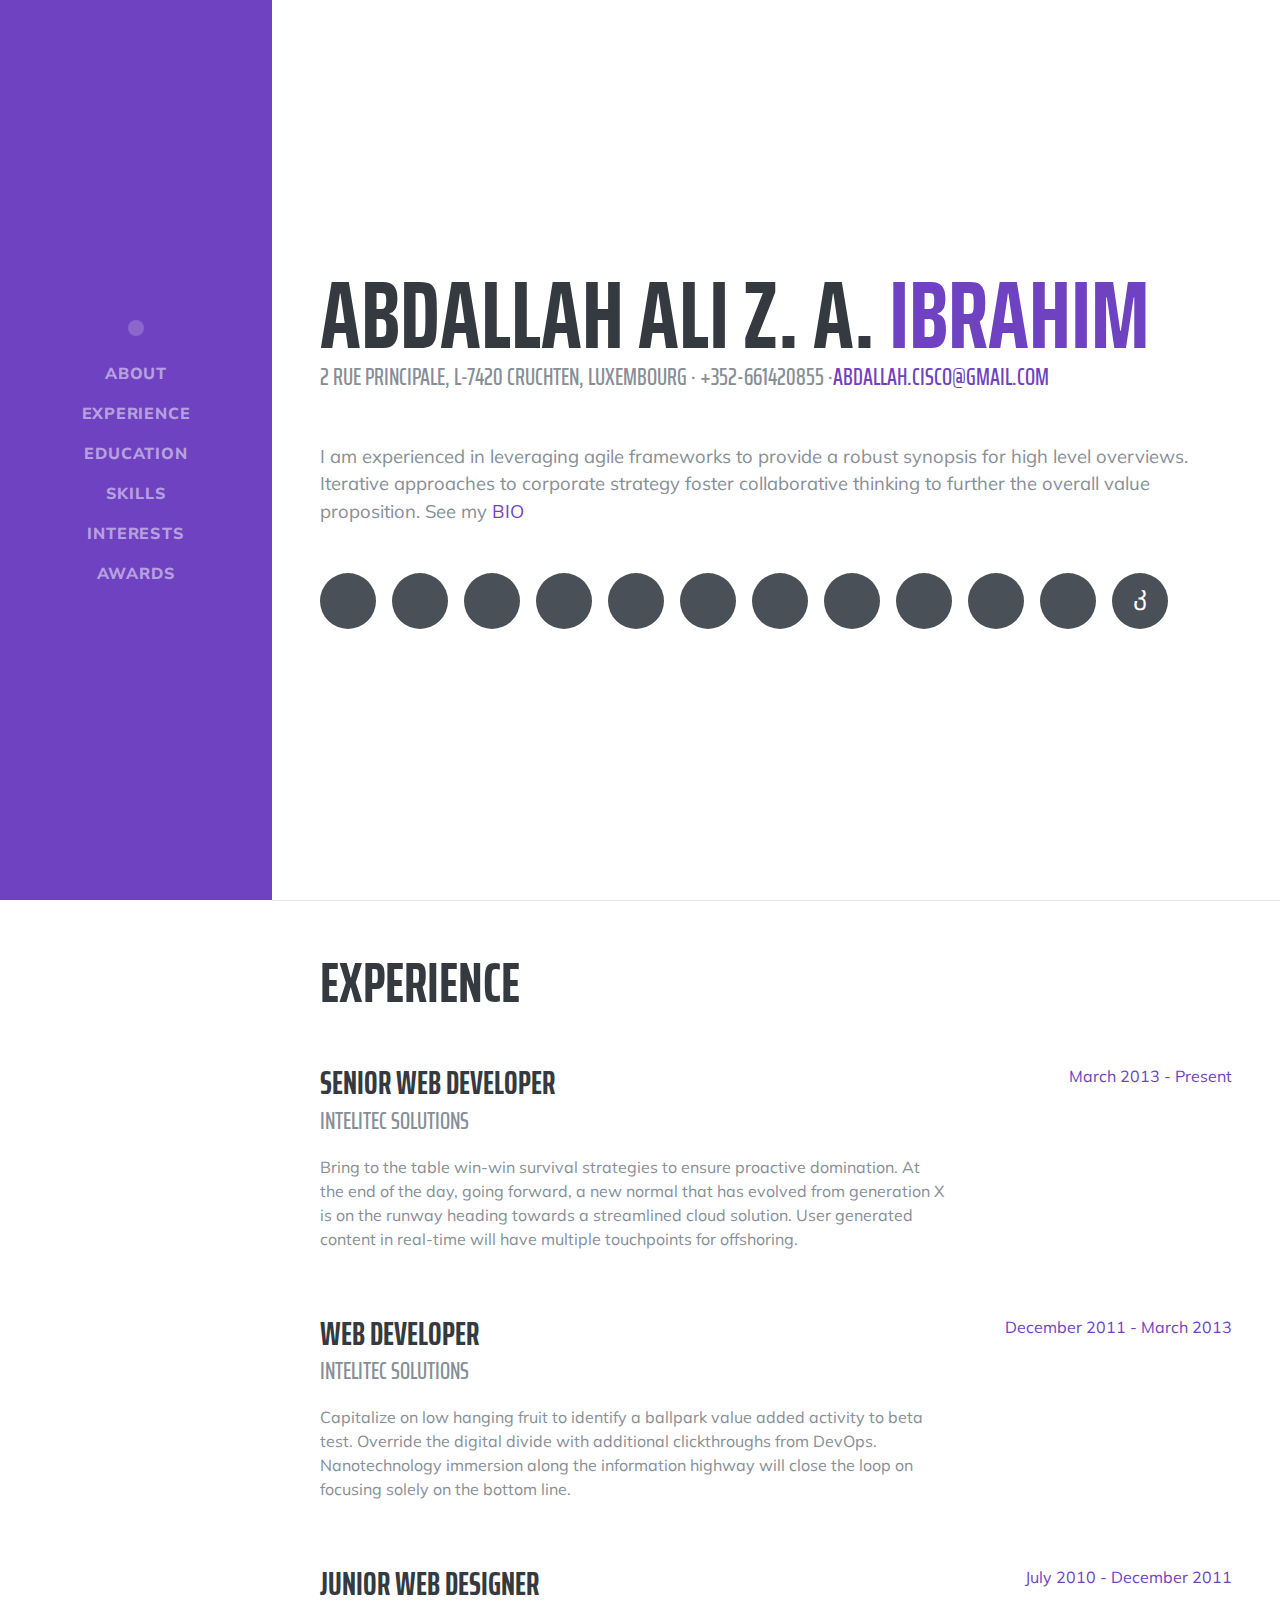
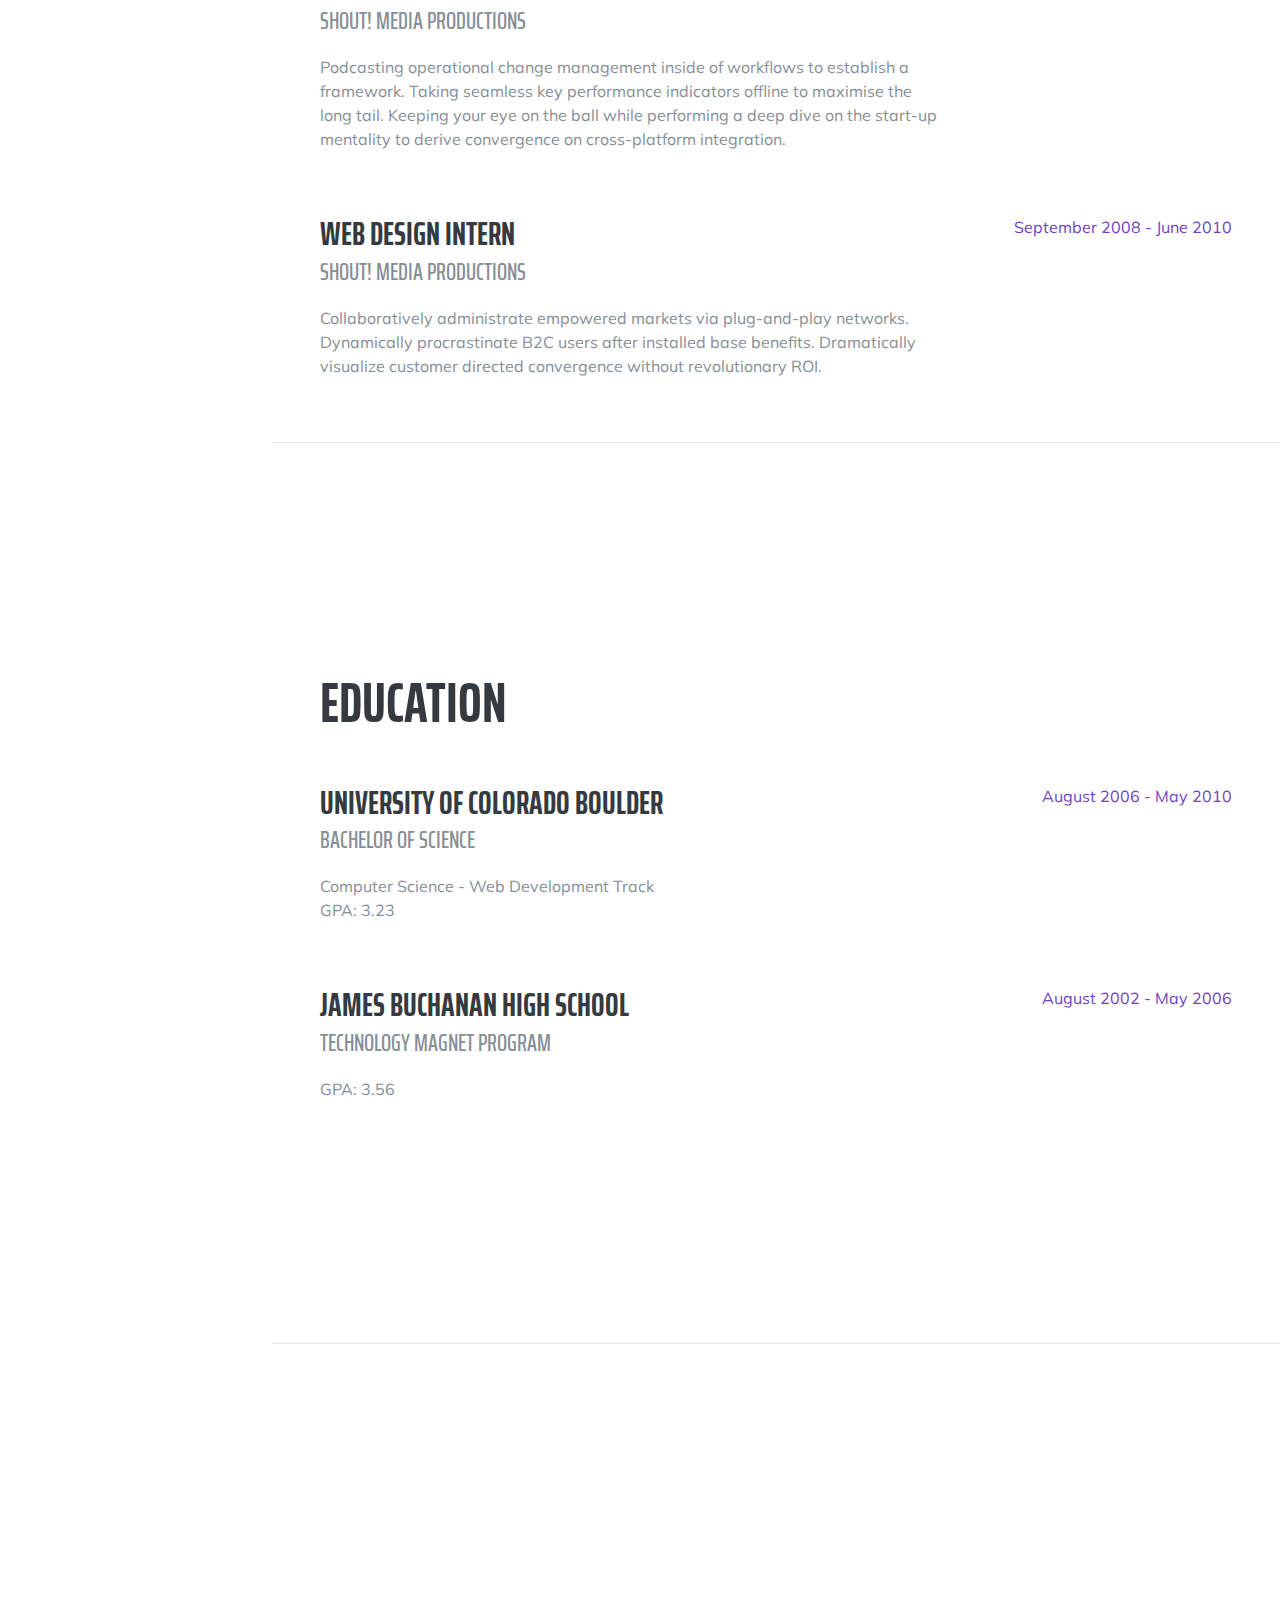
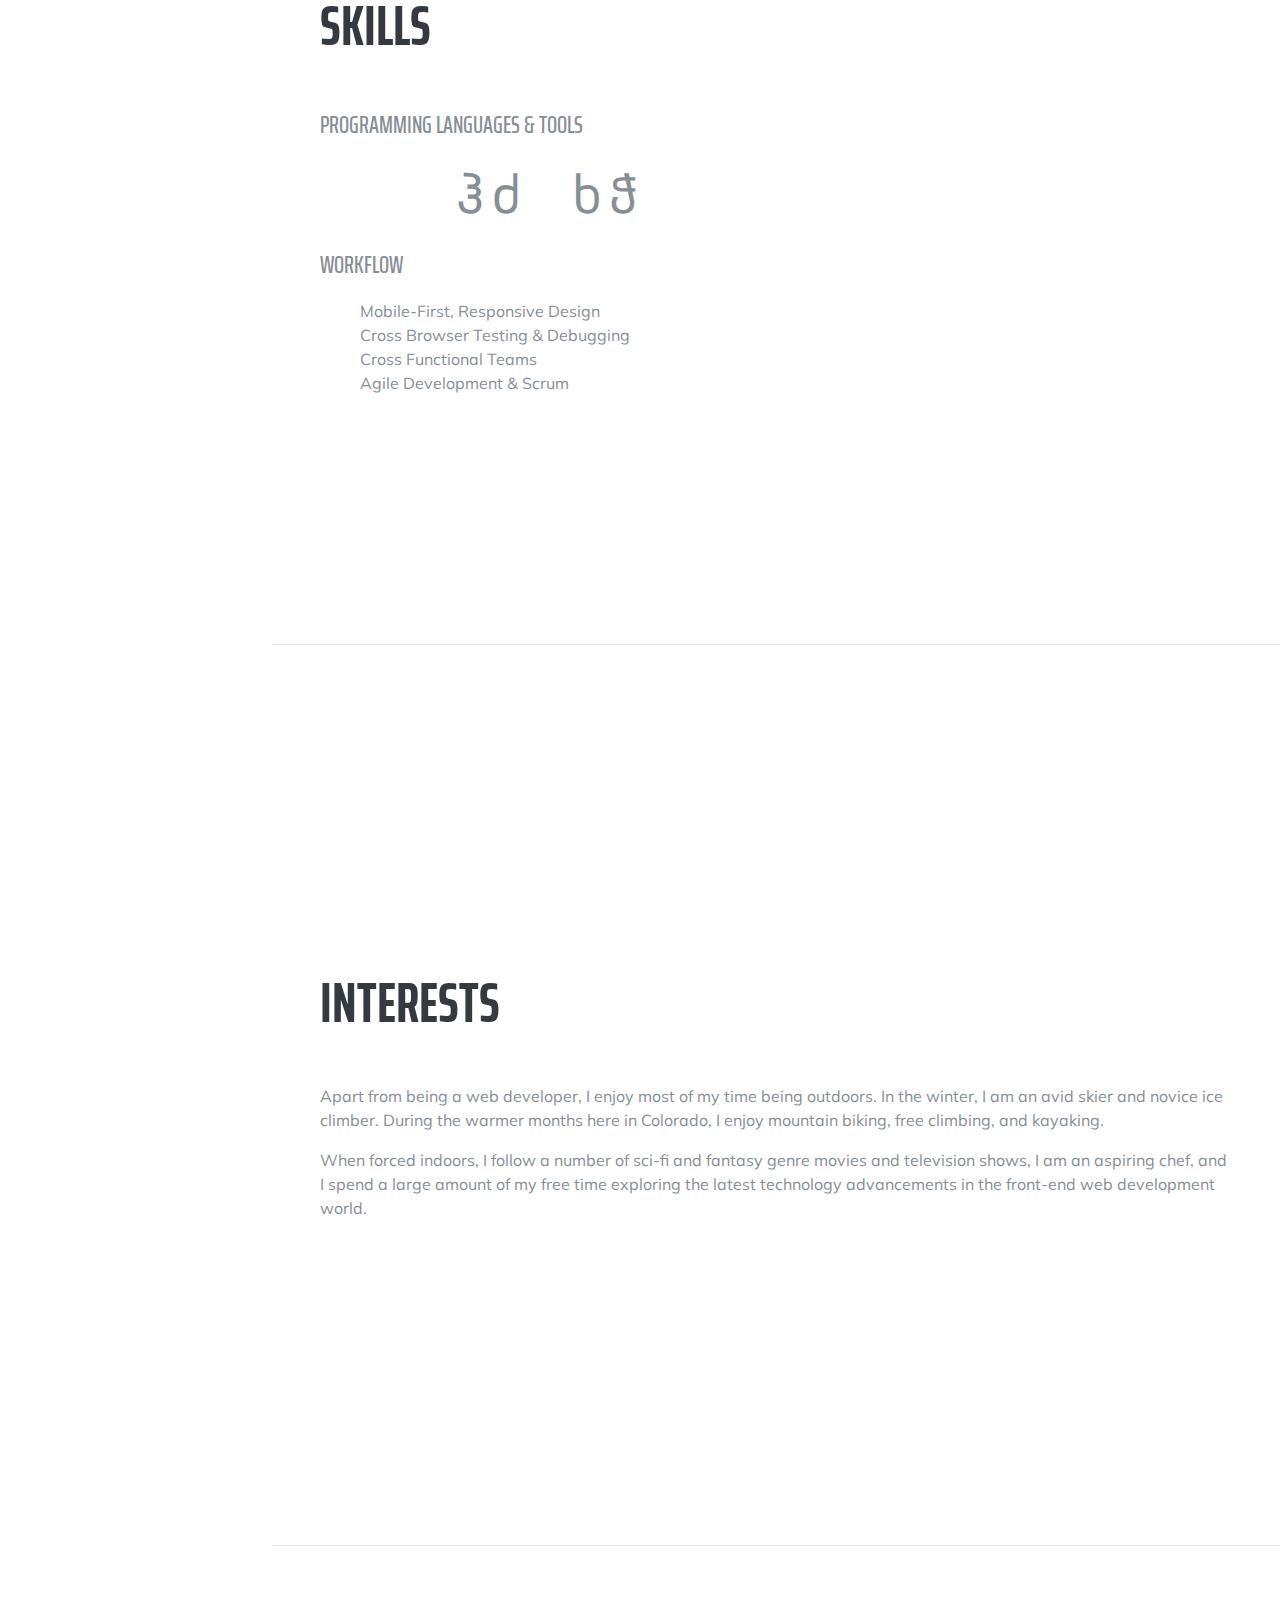
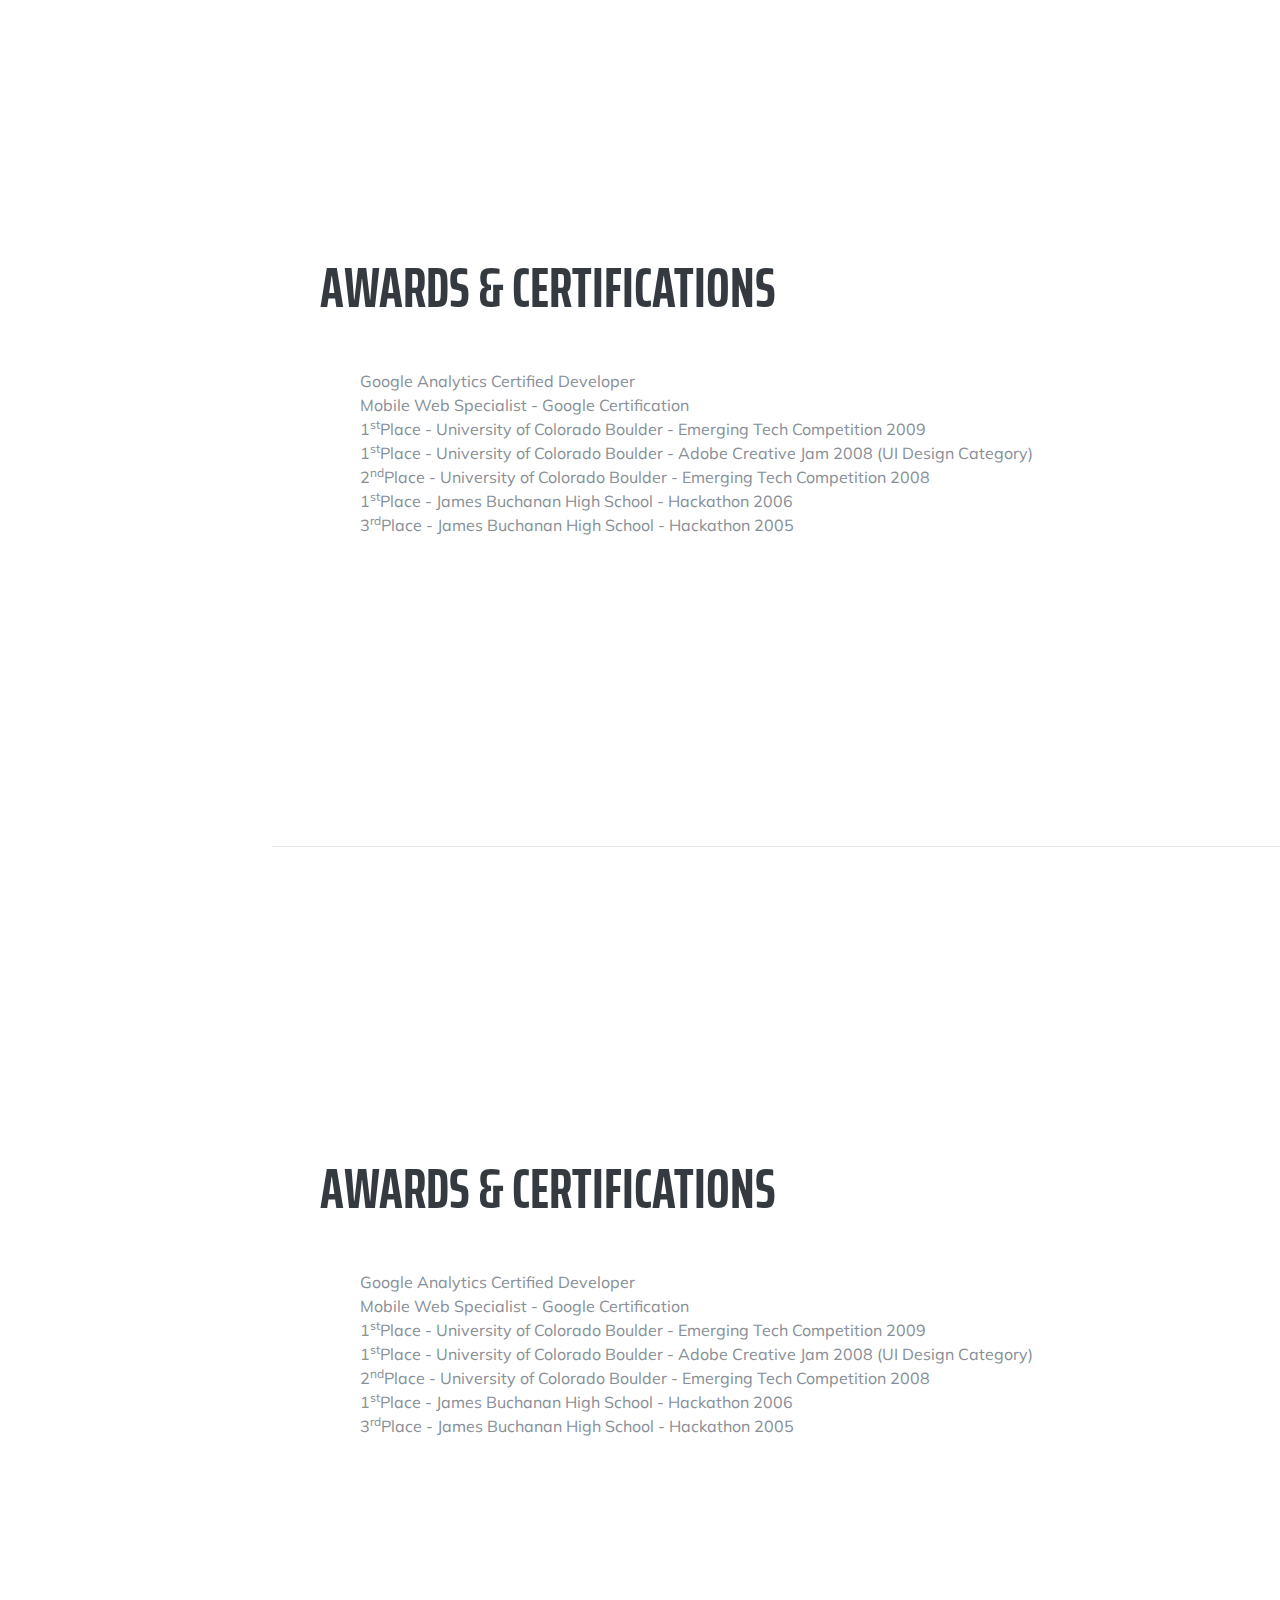
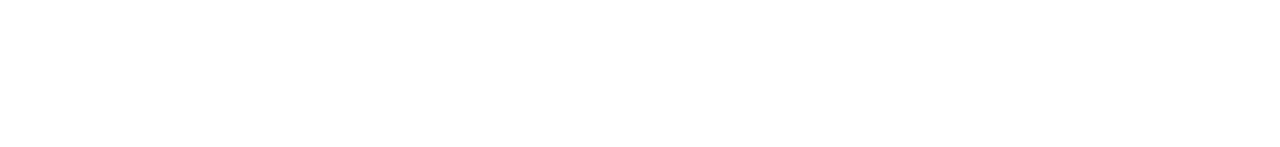
==== commit 70c70bc0: "Updates" ====
--- a/index.html
+++ b/index.html
@@ -1,4 +1,4 @@
-<!DOCTYPE html><html lang="en"><head><meta charSet="utf-8"/><meta http-equiv="x-ua-compatible" content="ie=edge"/><meta name="viewport" content="width=device-width, initial-scale=1, shrink-to-fit=no"/><style data-href="/ai/styles.ff3f5d1cef5b12955775.css">@import url(https://fonts.googleapis.com/css?family=Saira+Extra+Condensed:500,700);@import url(https://fonts.googleapis.com/css?family=Muli:400,400i,800,800i);
+<!DOCTYPE html><html lang="en"><head><meta charSet="utf-8"/><meta http-equiv="x-ua-compatible" content="ie=edge"/><meta name="viewport" content="width=device-width, initial-scale=1, shrink-to-fit=no"/><style data-href="/ai/styles.8356e4aec4c53e972e5a.css">@import url(https://fonts.googleapis.com/css?family=Saira+Extra+Condensed:500,700);@import url(https://fonts.googleapis.com/css?family=Muli:400,400i,800,800i);
 /*!
  * Bootstrap v4.3.1 (https://getbootstrap.com/)
  * Copyright 2011-2019 The Bootstrap Authors
@@ -9,4 +9,4 @@
 /*!
  * Font Awesome Free 5.9.0 by @fontawesome - https://fontawesome.com
  * License - https://fontawesome.com/license/free (Icons: CC BY 4.0, Fonts: SIL OFL 1.1, Code: MIT License)
- */.fa,.fab,.fal,.far,.fas{-moz-osx-font-smoothing:grayscale;-webkit-font-smoothing:antialiased;display:inline-block;font-style:normal;font-variant:normal;text-rendering:auto;line-height:1}.fa-lg{font-size:1.33333em;line-height:.75em;vertical-align:-.0667em}.fa-xs{font-size:.75em}.fa-sm{font-size:.875em}.fa-1x{font-size:1em}.fa-2x{font-size:2em}.fa-3x{font-size:3em}.fa-4x{font-size:4em}.fa-5x{font-size:5em}.fa-6x{font-size:6em}.fa-7x{font-size:7em}.fa-8x{font-size:8em}.fa-9x{font-size:9em}.fa-10x{font-size:10em}.fa-fw{text-align:center;width:1.25em}.fa-ul{list-style-type:none;margin-left:2.5em;padding-left:0}.fa-ul>li{position:relative}.fa-li{left:-2em;position:absolute;text-align:center;width:2em;line-height:inherit}.fa-border{border:.08em solid #eee;border-radius:.1em;padding:.2em .25em .15em}.fa-pull-left{float:left}.fa-pull-right{float:right}.fa.fa-pull-left,.fab.fa-pull-left,.fal.fa-pull-left,.far.fa-pull-left,.fas.fa-pull-left{margin-right:.3em}.fa.fa-pull-right,.fab.fa-pull-right,.fal.fa-pull-right,.far.fa-pull-right,.fas.fa-pull-right{margin-left:.3em}.fa-spin{animation:fa-spin 2s linear infinite}.fa-pulse{animation:fa-spin 1s steps(8) infinite}@keyframes fa-spin{0%{transform:rotate(0deg)}to{transform:rotate(1turn)}}.fa-rotate-90{-ms-filter:"progid:DXImageTransform.Microsoft.BasicImage(rotation=1)";transform:rotate(90deg)}.fa-rotate-180{-ms-filter:"progid:DXImageTransform.Microsoft.BasicImage(rotation=2)";transform:rotate(180deg)}.fa-rotate-270{-ms-filter:"progid:DXImageTransform.Microsoft.BasicImage(rotation=3)";transform:rotate(270deg)}.fa-flip-horizontal{-ms-filter:"progid:DXImageTransform.Microsoft.BasicImage(rotation=0, mirror=1)";transform:scaleX(-1)}.fa-flip-vertical{transform:scaleY(-1)}.fa-flip-both,.fa-flip-horizontal.fa-flip-vertical,.fa-flip-vertical{-ms-filter:"progid:DXImageTransform.Microsoft.BasicImage(rotation=2, mirror=1)"}.fa-flip-both,.fa-flip-horizontal.fa-flip-vertical{transform:scale(-1)}:root .fa-flip-both,:root .fa-flip-horizontal,:root .fa-flip-vertical,:root .fa-rotate-90,:root .fa-rotate-180,:root .fa-rotate-270{-webkit-filter:none;filter:none}.fa-stack{display:inline-block;height:2em;line-height:2em;position:relative;vertical-align:middle;width:2.5em}.fa-stack-1x,.fa-stack-2x{left:0;position:absolute;text-align:center;width:100%}.fa-stack-1x{line-height:inherit}.fa-stack-2x{font-size:2em}.fa-inverse{color:#fff}.fa-500px:before{content:"\F26E"}.fa-accessible-icon:before{content:"\F368"}.fa-accusoft:before{content:"\F369"}.fa-acquisitions-incorporated:before{content:"\F6AF"}.fa-ad:before{content:"\F641"}.fa-address-book:before{content:"\F2B9"}.fa-address-card:before{content:"\F2BB"}.fa-adjust:before{content:"\F042"}.fa-adn:before{content:"\F170"}.fa-adobe:before{content:"\F778"}.fa-adversal:before{content:"\F36A"}.fa-affiliatetheme:before{content:"\F36B"}.fa-air-freshener:before{content:"\F5D0"}.fa-airbnb:before{content:"\F834"}.fa-algolia:before{content:"\F36C"}.fa-align-center:before{content:"\F037"}.fa-align-justify:before{content:"\F039"}.fa-align-left:before{content:"\F036"}.fa-align-right:before{content:"\F038"}.fa-alipay:before{content:"\F642"}.fa-allergies:before{content:"\F461"}.fa-amazon:before{content:"\F270"}.fa-amazon-pay:before{content:"\F42C"}.fa-ambulance:before{content:"\F0F9"}.fa-american-sign-language-interpreting:before{content:"\F2A3"}.fa-amilia:before{content:"\F36D"}.fa-anchor:before{content:"\F13D"}.fa-android:before{content:"\F17B"}.fa-angellist:before{content:"\F209"}.fa-angle-double-down:before{content:"\F103"}.fa-angle-double-left:before{content:"\F100"}.fa-angle-double-right:before{content:"\F101"}.fa-angle-double-up:before{content:"\F102"}.fa-angle-down:before{content:"\F107"}.fa-angle-left:before{content:"\F104"}.fa-angle-right:before{content:"\F105"}.fa-angle-up:before{content:"\F106"}.fa-angry:before{content:"\F556"}.fa-angrycreative:before{content:"\F36E"}.fa-angular:before{content:"\F420"}.fa-ankh:before{content:"\F644"}.fa-app-store:before{content:"\F36F"}.fa-app-store-ios:before{content:"\F370"}.fa-apper:before{content:"\F371"}.fa-apple:before{content:"\F179"}.fa-apple-alt:before{content:"\F5D1"}.fa-apple-pay:before{content:"\F415"}.fa-archive:before{content:"\F187"}.fa-archway:before{content:"\F557"}.fa-arrow-alt-circle-down:before{content:"\F358"}.fa-arrow-alt-circle-left:before{content:"\F359"}.fa-arrow-alt-circle-right:before{content:"\F35A"}.fa-arrow-alt-circle-up:before{content:"\F35B"}.fa-arrow-circle-down:before{content:"\F0AB"}.fa-arrow-circle-left:before{content:"\F0A8"}.fa-arrow-circle-right:before{content:"\F0A9"}.fa-arrow-circle-up:before{content:"\F0AA"}.fa-arrow-down:before{content:"\F063"}.fa-arrow-left:before{content:"\F060"}.fa-arrow-right:before{content:"\F061"}.fa-arrow-up:before{content:"\F062"}.fa-arrows-alt:before{content:"\F0B2"}.fa-arrows-alt-h:before{content:"\F337"}.fa-arrows-alt-v:before{content:"\F338"}.fa-artstation:before{content:"\F77A"}.fa-assistive-listening-systems:before{content:"\F2A2"}.fa-asterisk:before{content:"\F069"}.fa-asymmetrik:before{content:"\F372"}.fa-at:before{content:"\F1FA"}.fa-atlas:before{content:"\F558"}.fa-atlassian:before{content:"\F77B"}.fa-atom:before{content:"\F5D2"}.fa-audible:before{content:"\F373"}.fa-audio-description:before{content:"\F29E"}.fa-autoprefixer:before{content:"\F41C"}.fa-avianex:before{content:"\F374"}.fa-aviato:before{content:"\F421"}.fa-award:before{content:"\F559"}.fa-aws:before{content:"\F375"}.fa-baby:before{content:"\F77C"}.fa-baby-carriage:before{content:"\F77D"}.fa-backspace:before{content:"\F55A"}.fa-backward:before{content:"\F04A"}.fa-bacon:before{content:"\F7E5"}.fa-balance-scale:before{content:"\F24E"}.fa-balance-scale-left:before{content:"\F515"}.fa-balance-scale-right:before{content:"\F516"}.fa-ban:before{content:"\F05E"}.fa-band-aid:before{content:"\F462"}.fa-bandcamp:before{content:"\F2D5"}.fa-barcode:before{content:"\F02A"}.fa-bars:before{content:"\F0C9"}.fa-baseball-ball:before{content:"\F433"}.fa-basketball-ball:before{content:"\F434"}.fa-bath:before{content:"\F2CD"}.fa-battery-empty:before{content:"\F244"}.fa-battery-full:before{content:"\F240"}.fa-battery-half:before{content:"\F242"}.fa-battery-quarter:before{content:"\F243"}.fa-battery-three-quarters:before{content:"\F241"}.fa-battle-net:before{content:"\F835"}.fa-bed:before{content:"\F236"}.fa-beer:before{content:"\F0FC"}.fa-behance:before{content:"\F1B4"}.fa-behance-square:before{content:"\F1B5"}.fa-bell:before{content:"\F0F3"}.fa-bell-slash:before{content:"\F1F6"}.fa-bezier-curve:before{content:"\F55B"}.fa-bible:before{content:"\F647"}.fa-bicycle:before{content:"\F206"}.fa-biking:before{content:"\F84A"}.fa-bimobject:before{content:"\F378"}.fa-binoculars:before{content:"\F1E5"}.fa-biohazard:before{content:"\F780"}.fa-birthday-cake:before{content:"\F1FD"}.fa-bitbucket:before{content:"\F171"}.fa-bitcoin:before{content:"\F379"}.fa-bity:before{content:"\F37A"}.fa-black-tie:before{content:"\F27E"}.fa-blackberry:before{content:"\F37B"}.fa-blender:before{content:"\F517"}.fa-blender-phone:before{content:"\F6B6"}.fa-blind:before{content:"\F29D"}.fa-blog:before{content:"\F781"}.fa-blogger:before{content:"\F37C"}.fa-blogger-b:before{content:"\F37D"}.fa-bluetooth:before{content:"\F293"}.fa-bluetooth-b:before{content:"\F294"}.fa-bold:before{content:"\F032"}.fa-bolt:before{content:"\F0E7"}.fa-bomb:before{content:"\F1E2"}.fa-bone:before{content:"\F5D7"}.fa-bong:before{content:"\F55C"}.fa-book:before{content:"\F02D"}.fa-book-dead:before{content:"\F6B7"}.fa-book-medical:before{content:"\F7E6"}.fa-book-open:before{content:"\F518"}.fa-book-reader:before{content:"\F5DA"}.fa-bookmark:before{content:"\F02E"}.fa-bootstrap:before{content:"\F836"}.fa-border-all:before{content:"\F84C"}.fa-border-none:before{content:"\F850"}.fa-border-style:before{content:"\F853"}.fa-bowling-ball:before{content:"\F436"}.fa-box:before{content:"\F466"}.fa-box-open:before{content:"\F49E"}.fa-boxes:before{content:"\F468"}.fa-braille:before{content:"\F2A1"}.fa-brain:before{content:"\F5DC"}.fa-bread-slice:before{content:"\F7EC"}.fa-briefcase:before{content:"\F0B1"}.fa-briefcase-medical:before{content:"\F469"}.fa-broadcast-tower:before{content:"\F519"}.fa-broom:before{content:"\F51A"}.fa-brush:before{content:"\F55D"}.fa-btc:before{content:"\F15A"}.fa-buffer:before{content:"\F837"}.fa-bug:before{content:"\F188"}.fa-building:before{content:"\F1AD"}.fa-bullhorn:before{content:"\F0A1"}.fa-bullseye:before{content:"\F140"}.fa-burn:before{content:"\F46A"}.fa-buromobelexperte:before{content:"\F37F"}.fa-bus:before{content:"\F207"}.fa-bus-alt:before{content:"\F55E"}.fa-business-time:before{content:"\F64A"}.fa-buysellads:before{content:"\F20D"}.fa-calculator:before{content:"\F1EC"}.fa-calendar:before{content:"\F133"}.fa-calendar-alt:before{content:"\F073"}.fa-calendar-check:before{content:"\F274"}.fa-calendar-day:before{content:"\F783"}.fa-calendar-minus:before{content:"\F272"}.fa-calendar-plus:before{content:"\F271"}.fa-calendar-times:before{content:"\F273"}.fa-calendar-week:before{content:"\F784"}.fa-camera:before{content:"\F030"}.fa-camera-retro:before{content:"\F083"}.fa-campground:before{content:"\F6BB"}.fa-canadian-maple-leaf:before{content:"\F785"}.fa-candy-cane:before{content:"\F786"}.fa-cannabis:before{content:"\F55F"}.fa-capsules:before{content:"\F46B"}.fa-car:before{content:"\F1B9"}.fa-car-alt:before{content:"\F5DE"}.fa-car-battery:before{content:"\F5DF"}.fa-car-crash:before{content:"\F5E1"}.fa-car-side:before{content:"\F5E4"}.fa-caret-down:before{content:"\F0D7"}.fa-caret-left:before{content:"\F0D9"}.fa-caret-right:before{content:"\F0DA"}.fa-caret-square-down:before{content:"\F150"}.fa-caret-square-left:before{content:"\F191"}.fa-caret-square-right:before{content:"\F152"}.fa-caret-square-up:before{content:"\F151"}.fa-caret-up:before{content:"\F0D8"}.fa-carrot:before{content:"\F787"}.fa-cart-arrow-down:before{content:"\F218"}.fa-cart-plus:before{content:"\F217"}.fa-cash-register:before{content:"\F788"}.fa-cat:before{content:"\F6BE"}.fa-cc-amazon-pay:before{content:"\F42D"}.fa-cc-amex:before{content:"\F1F3"}.fa-cc-apple-pay:before{content:"\F416"}.fa-cc-diners-club:before{content:"\F24C"}.fa-cc-discover:before{content:"\F1F2"}.fa-cc-jcb:before{content:"\F24B"}.fa-cc-mastercard:before{content:"\F1F1"}.fa-cc-paypal:before{content:"\F1F4"}.fa-cc-stripe:before{content:"\F1F5"}.fa-cc-visa:before{content:"\F1F0"}.fa-centercode:before{content:"\F380"}.fa-centos:before{content:"\F789"}.fa-certificate:before{content:"\F0A3"}.fa-chair:before{content:"\F6C0"}.fa-chalkboard:before{content:"\F51B"}.fa-chalkboard-teacher:before{content:"\F51C"}.fa-charging-station:before{content:"\F5E7"}.fa-chart-area:before{content:"\F1FE"}.fa-chart-bar:before{content:"\F080"}.fa-chart-line:before{content:"\F201"}.fa-chart-pie:before{content:"\F200"}.fa-check:before{content:"\F00C"}.fa-check-circle:before{content:"\F058"}.fa-check-double:before{content:"\F560"}.fa-check-square:before{content:"\F14A"}.fa-cheese:before{content:"\F7EF"}.fa-chess:before{content:"\F439"}.fa-chess-bishop:before{content:"\F43A"}.fa-chess-board:before{content:"\F43C"}.fa-chess-king:before{content:"\F43F"}.fa-chess-knight:before{content:"\F441"}.fa-chess-pawn:before{content:"\F443"}.fa-chess-queen:before{content:"\F445"}.fa-chess-rook:before{content:"\F447"}.fa-chevron-circle-down:before{content:"\F13A"}.fa-chevron-circle-left:before{content:"\F137"}.fa-chevron-circle-right:before{content:"\F138"}.fa-chevron-circle-up:before{content:"\F139"}.fa-chevron-down:before{content:"\F078"}.fa-chevron-left:before{content:"\F053"}.fa-chevron-right:before{content:"\F054"}.fa-chevron-up:before{content:"\F077"}.fa-child:before{content:"\F1AE"}.fa-chrome:before{content:"\F268"}.fa-chromecast:before{content:"\F838"}.fa-church:before{content:"\F51D"}.fa-circle:before{content:"\F111"}.fa-circle-notch:before{content:"\F1CE"}.fa-city:before{content:"\F64F"}.fa-clinic-medical:before{content:"\F7F2"}.fa-clipboard:before{content:"\F328"}.fa-clipboard-check:before{content:"\F46C"}.fa-clipboard-list:before{content:"\F46D"}.fa-clock:before{content:"\F017"}.fa-clone:before{content:"\F24D"}.fa-closed-captioning:before{content:"\F20A"}.fa-cloud:before{content:"\F0C2"}.fa-cloud-download-alt:before{content:"\F381"}.fa-cloud-meatball:before{content:"\F73B"}.fa-cloud-moon:before{content:"\F6C3"}.fa-cloud-moon-rain:before{content:"\F73C"}.fa-cloud-rain:before{content:"\F73D"}.fa-cloud-showers-heavy:before{content:"\F740"}.fa-cloud-sun:before{content:"\F6C4"}.fa-cloud-sun-rain:before{content:"\F743"}.fa-cloud-upload-alt:before{content:"\F382"}.fa-cloudscale:before{content:"\F383"}.fa-cloudsmith:before{content:"\F384"}.fa-cloudversify:before{content:"\F385"}.fa-cocktail:before{content:"\F561"}.fa-code:before{content:"\F121"}.fa-code-branch:before{content:"\F126"}.fa-codepen:before{content:"\F1CB"}.fa-codiepie:before{content:"\F284"}.fa-coffee:before{content:"\F0F4"}.fa-cog:before{content:"\F013"}.fa-cogs:before{content:"\F085"}.fa-coins:before{content:"\F51E"}.fa-columns:before{content:"\F0DB"}.fa-comment:before{content:"\F075"}.fa-comment-alt:before{content:"\F27A"}.fa-comment-dollar:before{content:"\F651"}.fa-comment-dots:before{content:"\F4AD"}.fa-comment-medical:before{content:"\F7F5"}.fa-comment-slash:before{content:"\F4B3"}.fa-comments:before{content:"\F086"}.fa-comments-dollar:before{content:"\F653"}.fa-compact-disc:before{content:"\F51F"}.fa-compass:before{content:"\F14E"}.fa-compress:before{content:"\F066"}.fa-compress-arrows-alt:before{content:"\F78C"}.fa-concierge-bell:before{content:"\F562"}.fa-confluence:before{content:"\F78D"}.fa-connectdevelop:before{content:"\F20E"}.fa-contao:before{content:"\F26D"}.fa-cookie:before{content:"\F563"}.fa-cookie-bite:before{content:"\F564"}.fa-copy:before{content:"\F0C5"}.fa-copyright:before{content:"\F1F9"}.fa-couch:before{content:"\F4B8"}.fa-cpanel:before{content:"\F388"}.fa-creative-commons:before{content:"\F25E"}.fa-creative-commons-by:before{content:"\F4E7"}.fa-creative-commons-nc:before{content:"\F4E8"}.fa-creative-commons-nc-eu:before{content:"\F4E9"}.fa-creative-commons-nc-jp:before{content:"\F4EA"}.fa-creative-commons-nd:before{content:"\F4EB"}.fa-creative-commons-pd:before{content:"\F4EC"}.fa-creative-commons-pd-alt:before{content:"\F4ED"}.fa-creative-commons-remix:before{content:"\F4EE"}.fa-creative-commons-sa:before{content:"\F4EF"}.fa-creative-commons-sampling:before{content:"\F4F0"}.fa-creative-commons-sampling-plus:before{content:"\F4F1"}.fa-creative-commons-share:before{content:"\F4F2"}.fa-creative-commons-zero:before{content:"\F4F3"}.fa-credit-card:before{content:"\F09D"}.fa-critical-role:before{content:"\F6C9"}.fa-crop:before{content:"\F125"}.fa-crop-alt:before{content:"\F565"}.fa-cross:before{content:"\F654"}.fa-crosshairs:before{content:"\F05B"}.fa-crow:before{content:"\F520"}.fa-crown:before{content:"\F521"}.fa-crutch:before{content:"\F7F7"}.fa-css3:before{content:"\F13C"}.fa-css3-alt:before{content:"\F38B"}.fa-cube:before{content:"\F1B2"}.fa-cubes:before{content:"\F1B3"}.fa-cut:before{content:"\F0C4"}.fa-cuttlefish:before{content:"\F38C"}.fa-d-and-d:before{content:"\F38D"}.fa-d-and-d-beyond:before{content:"\F6CA"}.fa-dashcube:before{content:"\F210"}.fa-database:before{content:"\F1C0"}.fa-deaf:before{content:"\F2A4"}.fa-delicious:before{content:"\F1A5"}.fa-democrat:before{content:"\F747"}.fa-deploydog:before{content:"\F38E"}.fa-deskpro:before{content:"\F38F"}.fa-desktop:before{content:"\F108"}.fa-dev:before{content:"\F6CC"}.fa-deviantart:before{content:"\F1BD"}.fa-dharmachakra:before{content:"\F655"}.fa-dhl:before{content:"\F790"}.fa-diagnoses:before{content:"\F470"}.fa-diaspora:before{content:"\F791"}.fa-dice:before{content:"\F522"}.fa-dice-d20:before{content:"\F6CF"}.fa-dice-d6:before{content:"\F6D1"}.fa-dice-five:before{content:"\F523"}.fa-dice-four:before{content:"\F524"}.fa-dice-one:before{content:"\F525"}.fa-dice-six:before{content:"\F526"}.fa-dice-three:before{content:"\F527"}.fa-dice-two:before{content:"\F528"}.fa-digg:before{content:"\F1A6"}.fa-digital-ocean:before{content:"\F391"}.fa-digital-tachograph:before{content:"\F566"}.fa-directions:before{content:"\F5EB"}.fa-discord:before{content:"\F392"}.fa-discourse:before{content:"\F393"}.fa-divide:before{content:"\F529"}.fa-dizzy:before{content:"\F567"}.fa-dna:before{content:"\F471"}.fa-dochub:before{content:"\F394"}.fa-docker:before{content:"\F395"}.fa-dog:before{content:"\F6D3"}.fa-dollar-sign:before{content:"\F155"}.fa-dolly:before{content:"\F472"}.fa-dolly-flatbed:before{content:"\F474"}.fa-donate:before{content:"\F4B9"}.fa-door-closed:before{content:"\F52A"}.fa-door-open:before{content:"\F52B"}.fa-dot-circle:before{content:"\F192"}.fa-dove:before{content:"\F4BA"}.fa-download:before{content:"\F019"}.fa-draft2digital:before{content:"\F396"}.fa-drafting-compass:before{content:"\F568"}.fa-dragon:before{content:"\F6D5"}.fa-draw-polygon:before{content:"\F5EE"}.fa-dribbble:before{content:"\F17D"}.fa-dribbble-square:before{content:"\F397"}.fa-dropbox:before{content:"\F16B"}.fa-drum:before{content:"\F569"}.fa-drum-steelpan:before{content:"\F56A"}.fa-drumstick-bite:before{content:"\F6D7"}.fa-drupal:before{content:"\F1A9"}.fa-dumbbell:before{content:"\F44B"}.fa-dumpster:before{content:"\F793"}.fa-dumpster-fire:before{content:"\F794"}.fa-dungeon:before{content:"\F6D9"}.fa-dyalog:before{content:"\F399"}.fa-earlybirds:before{content:"\F39A"}.fa-ebay:before{content:"\F4F4"}.fa-edge:before{content:"\F282"}.fa-edit:before{content:"\F044"}.fa-egg:before{content:"\F7FB"}.fa-eject:before{content:"\F052"}.fa-elementor:before{content:"\F430"}.fa-ellipsis-h:before{content:"\F141"}.fa-ellipsis-v:before{content:"\F142"}.fa-ello:before{content:"\F5F1"}.fa-ember:before{content:"\F423"}.fa-empire:before{content:"\F1D1"}.fa-envelope:before{content:"\F0E0"}.fa-envelope-open:before{content:"\F2B6"}.fa-envelope-open-text:before{content:"\F658"}.fa-envelope-square:before{content:"\F199"}.fa-envira:before{content:"\F299"}.fa-equals:before{content:"\F52C"}.fa-eraser:before{content:"\F12D"}.fa-erlang:before{content:"\F39D"}.fa-ethereum:before{content:"\F42E"}.fa-ethernet:before{content:"\F796"}.fa-etsy:before{content:"\F2D7"}.fa-euro-sign:before{content:"\F153"}.fa-evernote:before{content:"\F839"}.fa-exchange-alt:before{content:"\F362"}.fa-exclamation:before{content:"\F12A"}.fa-exclamation-circle:before{content:"\F06A"}.fa-exclamation-triangle:before{content:"\F071"}.fa-expand:before{content:"\F065"}.fa-expand-arrows-alt:before{content:"\F31E"}.fa-expeditedssl:before{content:"\F23E"}.fa-external-link-alt:before{content:"\F35D"}.fa-external-link-square-alt:before{content:"\F360"}.fa-eye:before{content:"\F06E"}.fa-eye-dropper:before{content:"\F1FB"}.fa-eye-slash:before{content:"\F070"}.fa-facebook:before{content:"\F09A"}.fa-facebook-f:before{content:"\F39E"}.fa-facebook-messenger:before{content:"\F39F"}.fa-facebook-square:before{content:"\F082"}.fa-fan:before{content:"\F863"}.fa-fantasy-flight-games:before{content:"\F6DC"}.fa-fast-backward:before{content:"\F049"}.fa-fast-forward:before{content:"\F050"}.fa-fax:before{content:"\F1AC"}.fa-feather:before{content:"\F52D"}.fa-feather-alt:before{content:"\F56B"}.fa-fedex:before{content:"\F797"}.fa-fedora:before{content:"\F798"}.fa-female:before{content:"\F182"}.fa-fighter-jet:before{content:"\F0FB"}.fa-figma:before{content:"\F799"}.fa-file:before{content:"\F15B"}.fa-file-alt:before{content:"\F15C"}.fa-file-archive:before{content:"\F1C6"}.fa-file-audio:before{content:"\F1C7"}.fa-file-code:before{content:"\F1C9"}.fa-file-contract:before{content:"\F56C"}.fa-file-csv:before{content:"\F6DD"}.fa-file-download:before{content:"\F56D"}.fa-file-excel:before{content:"\F1C3"}.fa-file-export:before{content:"\F56E"}.fa-file-image:before{content:"\F1C5"}.fa-file-import:before{content:"\F56F"}.fa-file-invoice:before{content:"\F570"}.fa-file-invoice-dollar:before{content:"\F571"}.fa-file-medical:before{content:"\F477"}.fa-file-medical-alt:before{content:"\F478"}.fa-file-pdf:before{content:"\F1C1"}.fa-file-powerpoint:before{content:"\F1C4"}.fa-file-prescription:before{content:"\F572"}.fa-file-signature:before{content:"\F573"}.fa-file-upload:before{content:"\F574"}.fa-file-video:before{content:"\F1C8"}.fa-file-word:before{content:"\F1C2"}.fa-fill:before{content:"\F575"}.fa-fill-drip:before{content:"\F576"}.fa-film:before{content:"\F008"}.fa-filter:before{content:"\F0B0"}.fa-fingerprint:before{content:"\F577"}.fa-fire:before{content:"\F06D"}.fa-fire-alt:before{content:"\F7E4"}.fa-fire-extinguisher:before{content:"\F134"}.fa-firefox:before{content:"\F269"}.fa-first-aid:before{content:"\F479"}.fa-first-order:before{content:"\F2B0"}.fa-first-order-alt:before{content:"\F50A"}.fa-firstdraft:before{content:"\F3A1"}.fa-fish:before{content:"\F578"}.fa-fist-raised:before{content:"\F6DE"}.fa-flag:before{content:"\F024"}.fa-flag-checkered:before{content:"\F11E"}.fa-flag-usa:before{content:"\F74D"}.fa-flask:before{content:"\F0C3"}.fa-flickr:before{content:"\F16E"}.fa-flipboard:before{content:"\F44D"}.fa-flushed:before{content:"\F579"}.fa-fly:before{content:"\F417"}.fa-folder:before{content:"\F07B"}.fa-folder-minus:before{content:"\F65D"}.fa-folder-open:before{content:"\F07C"}.fa-folder-plus:before{content:"\F65E"}.fa-font:before{content:"\F031"}.fa-font-awesome:before{content:"\F2B4"}.fa-font-awesome-alt:before{content:"\F35C"}.fa-font-awesome-flag:before{content:"\F425"}.fa-font-awesome-logo-full:before{content:"\F4E6"}.fa-fonticons:before{content:"\F280"}.fa-fonticons-fi:before{content:"\F3A2"}.fa-football-ball:before{content:"\F44E"}.fa-fort-awesome:before{content:"\F286"}.fa-fort-awesome-alt:before{content:"\F3A3"}.fa-forumbee:before{content:"\F211"}.fa-forward:before{content:"\F04E"}.fa-foursquare:before{content:"\F180"}.fa-free-code-camp:before{content:"\F2C5"}.fa-freebsd:before{content:"\F3A4"}.fa-frog:before{content:"\F52E"}.fa-frown:before{content:"\F119"}.fa-frown-open:before{content:"\F57A"}.fa-fulcrum:before{content:"\F50B"}.fa-funnel-dollar:before{content:"\F662"}.fa-futbol:before{content:"\F1E3"}.fa-galactic-republic:before{content:"\F50C"}.fa-galactic-senate:before{content:"\F50D"}.fa-gamepad:before{content:"\F11B"}.fa-gas-pump:before{content:"\F52F"}.fa-gavel:before{content:"\F0E3"}.fa-gem:before{content:"\F3A5"}.fa-genderless:before{content:"\F22D"}.fa-get-pocket:before{content:"\F265"}.fa-gg:before{content:"\F260"}.fa-gg-circle:before{content:"\F261"}.fa-ghost:before{content:"\F6E2"}.fa-gift:before{content:"\F06B"}.fa-gifts:before{content:"\F79C"}.fa-git:before{content:"\F1D3"}.fa-git-alt:before{content:"\F841"}.fa-git-square:before{content:"\F1D2"}.fa-github:before{content:"\F09B"}.fa-github-alt:before{content:"\F113"}.fa-github-square:before{content:"\F092"}.fa-gitkraken:before{content:"\F3A6"}.fa-gitlab:before{content:"\F296"}.fa-gitter:before{content:"\F426"}.fa-glass-cheers:before{content:"\F79F"}.fa-glass-martini:before{content:"\F000"}.fa-glass-martini-alt:before{content:"\F57B"}.fa-glass-whiskey:before{content:"\F7A0"}.fa-glasses:before{content:"\F530"}.fa-glide:before{content:"\F2A5"}.fa-glide-g:before{content:"\F2A6"}.fa-globe:before{content:"\F0AC"}.fa-globe-africa:before{content:"\F57C"}.fa-globe-americas:before{content:"\F57D"}.fa-globe-asia:before{content:"\F57E"}.fa-globe-europe:before{content:"\F7A2"}.fa-gofore:before{content:"\F3A7"}.fa-golf-ball:before{content:"\F450"}.fa-goodreads:before{content:"\F3A8"}.fa-goodreads-g:before{content:"\F3A9"}.fa-google:before{content:"\F1A0"}.fa-google-drive:before{content:"\F3AA"}.fa-google-play:before{content:"\F3AB"}.fa-google-plus:before{content:"\F2B3"}.fa-google-plus-g:before{content:"\F0D5"}.fa-google-plus-square:before{content:"\F0D4"}.fa-google-wallet:before{content:"\F1EE"}.fa-gopuram:before{content:"\F664"}.fa-graduation-cap:before{content:"\F19D"}.fa-gratipay:before{content:"\F184"}.fa-grav:before{content:"\F2D6"}.fa-greater-than:before{content:"\F531"}.fa-greater-than-equal:before{content:"\F532"}.fa-grimace:before{content:"\F57F"}.fa-grin:before{content:"\F580"}.fa-grin-alt:before{content:"\F581"}.fa-grin-beam:before{content:"\F582"}.fa-grin-beam-sweat:before{content:"\F583"}.fa-grin-hearts:before{content:"\F584"}.fa-grin-squint:before{content:"\F585"}.fa-grin-squint-tears:before{content:"\F586"}.fa-grin-stars:before{content:"\F587"}.fa-grin-tears:before{content:"\F588"}.fa-grin-tongue:before{content:"\F589"}.fa-grin-tongue-squint:before{content:"\F58A"}.fa-grin-tongue-wink:before{content:"\F58B"}.fa-grin-wink:before{content:"\F58C"}.fa-grip-horizontal:before{content:"\F58D"}.fa-grip-lines:before{content:"\F7A4"}.fa-grip-lines-vertical:before{content:"\F7A5"}.fa-grip-vertical:before{content:"\F58E"}.fa-gripfire:before{content:"\F3AC"}.fa-grunt:before{content:"\F3AD"}.fa-guitar:before{content:"\F7A6"}.fa-gulp:before{content:"\F3AE"}.fa-h-square:before{content:"\F0FD"}.fa-hacker-news:before{content:"\F1D4"}.fa-hacker-news-square:before{content:"\F3AF"}.fa-hackerrank:before{content:"\F5F7"}.fa-hamburger:before{content:"\F805"}.fa-hammer:before{content:"\F6E3"}.fa-hamsa:before{content:"\F665"}.fa-hand-holding:before{content:"\F4BD"}.fa-hand-holding-heart:before{content:"\F4BE"}.fa-hand-holding-usd:before{content:"\F4C0"}.fa-hand-lizard:before{content:"\F258"}.fa-hand-middle-finger:before{content:"\F806"}.fa-hand-paper:before{content:"\F256"}.fa-hand-peace:before{content:"\F25B"}.fa-hand-point-down:before{content:"\F0A7"}.fa-hand-point-left:before{content:"\F0A5"}.fa-hand-point-right:before{content:"\F0A4"}.fa-hand-point-up:before{content:"\F0A6"}.fa-hand-pointer:before{content:"\F25A"}.fa-hand-rock:before{content:"\F255"}.fa-hand-scissors:before{content:"\F257"}.fa-hand-spock:before{content:"\F259"}.fa-hands:before{content:"\F4C2"}.fa-hands-helping:before{content:"\F4C4"}.fa-handshake:before{content:"\F2B5"}.fa-hanukiah:before{content:"\F6E6"}.fa-hard-hat:before{content:"\F807"}.fa-hashtag:before{content:"\F292"}.fa-hat-wizard:before{content:"\F6E8"}.fa-haykal:before{content:"\F666"}.fa-hdd:before{content:"\F0A0"}.fa-heading:before{content:"\F1DC"}.fa-headphones:before{content:"\F025"}.fa-headphones-alt:before{content:"\F58F"}.fa-headset:before{content:"\F590"}.fa-heart:before{content:"\F004"}.fa-heart-broken:before{content:"\F7A9"}.fa-heartbeat:before{content:"\F21E"}.fa-helicopter:before{content:"\F533"}.fa-highlighter:before{content:"\F591"}.fa-hiking:before{content:"\F6EC"}.fa-hippo:before{content:"\F6ED"}.fa-hips:before{content:"\F452"}.fa-hire-a-helper:before{content:"\F3B0"}.fa-history:before{content:"\F1DA"}.fa-hockey-puck:before{content:"\F453"}.fa-holly-berry:before{content:"\F7AA"}.fa-home:before{content:"\F015"}.fa-hooli:before{content:"\F427"}.fa-hornbill:before{content:"\F592"}.fa-horse:before{content:"\F6F0"}.fa-horse-head:before{content:"\F7AB"}.fa-hospital:before{content:"\F0F8"}.fa-hospital-alt:before{content:"\F47D"}.fa-hospital-symbol:before{content:"\F47E"}.fa-hot-tub:before{content:"\F593"}.fa-hotdog:before{content:"\F80F"}.fa-hotel:before{content:"\F594"}.fa-hotjar:before{content:"\F3B1"}.fa-hourglass:before{content:"\F254"}.fa-hourglass-end:before{content:"\F253"}.fa-hourglass-half:before{content:"\F252"}.fa-hourglass-start:before{content:"\F251"}.fa-house-damage:before{content:"\F6F1"}.fa-houzz:before{content:"\F27C"}.fa-hryvnia:before{content:"\F6F2"}.fa-html5:before{content:"\F13B"}.fa-hubspot:before{content:"\F3B2"}.fa-i-cursor:before{content:"\F246"}.fa-ice-cream:before{content:"\F810"}.fa-icicles:before{content:"\F7AD"}.fa-icons:before{content:"\F86D"}.fa-id-badge:before{content:"\F2C1"}.fa-id-card:before{content:"\F2C2"}.fa-id-card-alt:before{content:"\F47F"}.fa-igloo:before{content:"\F7AE"}.fa-image:before{content:"\F03E"}.fa-images:before{content:"\F302"}.fa-imdb:before{content:"\F2D8"}.fa-inbox:before{content:"\F01C"}.fa-indent:before{content:"\F03C"}.fa-industry:before{content:"\F275"}.fa-infinity:before{content:"\F534"}.fa-info:before{content:"\F129"}.fa-info-circle:before{content:"\F05A"}.fa-instagram:before{content:"\F16D"}.fa-intercom:before{content:"\F7AF"}.fa-internet-explorer:before{content:"\F26B"}.fa-invision:before{content:"\F7B0"}.fa-ioxhost:before{content:"\F208"}.fa-italic:before{content:"\F033"}.fa-itch-io:before{content:"\F83A"}.fa-itunes:before{content:"\F3B4"}.fa-itunes-note:before{content:"\F3B5"}.fa-java:before{content:"\F4E4"}.fa-jedi:before{content:"\F669"}.fa-jedi-order:before{content:"\F50E"}.fa-jenkins:before{content:"\F3B6"}.fa-jira:before{content:"\F7B1"}.fa-joget:before{content:"\F3B7"}.fa-joint:before{content:"\F595"}.fa-joomla:before{content:"\F1AA"}.fa-journal-whills:before{content:"\F66A"}.fa-js:before{content:"\F3B8"}.fa-js-square:before{content:"\F3B9"}.fa-jsfiddle:before{content:"\F1CC"}.fa-kaaba:before{content:"\F66B"}.fa-kaggle:before{content:"\F5FA"}.fa-key:before{content:"\F084"}.fa-keybase:before{content:"\F4F5"}.fa-keyboard:before{content:"\F11C"}.fa-keycdn:before{content:"\F3BA"}.fa-khanda:before{content:"\F66D"}.fa-kickstarter:before{content:"\F3BB"}.fa-kickstarter-k:before{content:"\F3BC"}.fa-kiss:before{content:"\F596"}.fa-kiss-beam:before{content:"\F597"}.fa-kiss-wink-heart:before{content:"\F598"}.fa-kiwi-bird:before{content:"\F535"}.fa-korvue:before{content:"\F42F"}.fa-landmark:before{content:"\F66F"}.fa-language:before{content:"\F1AB"}.fa-laptop:before{content:"\F109"}.fa-laptop-code:before{content:"\F5FC"}.fa-laptop-medical:before{content:"\F812"}.fa-laravel:before{content:"\F3BD"}.fa-lastfm:before{content:"\F202"}.fa-lastfm-square:before{content:"\F203"}.fa-laugh:before{content:"\F599"}.fa-laugh-beam:before{content:"\F59A"}.fa-laugh-squint:before{content:"\F59B"}.fa-laugh-wink:before{content:"\F59C"}.fa-layer-group:before{content:"\F5FD"}.fa-leaf:before{content:"\F06C"}.fa-leanpub:before{content:"\F212"}.fa-lemon:before{content:"\F094"}.fa-less:before{content:"\F41D"}.fa-less-than:before{content:"\F536"}.fa-less-than-equal:before{content:"\F537"}.fa-level-down-alt:before{content:"\F3BE"}.fa-level-up-alt:before{content:"\F3BF"}.fa-life-ring:before{content:"\F1CD"}.fa-lightbulb:before{content:"\F0EB"}.fa-line:before{content:"\F3C0"}.fa-link:before{content:"\F0C1"}.fa-linkedin:before{content:"\F08C"}.fa-linkedin-in:before{content:"\F0E1"}.fa-linode:before{content:"\F2B8"}.fa-linux:before{content:"\F17C"}.fa-lira-sign:before{content:"\F195"}.fa-list:before{content:"\F03A"}.fa-list-alt:before{content:"\F022"}.fa-list-ol:before{content:"\F0CB"}.fa-list-ul:before{content:"\F0CA"}.fa-location-arrow:before{content:"\F124"}.fa-lock:before{content:"\F023"}.fa-lock-open:before{content:"\F3C1"}.fa-long-arrow-alt-down:before{content:"\F309"}.fa-long-arrow-alt-left:before{content:"\F30A"}.fa-long-arrow-alt-right:before{content:"\F30B"}.fa-long-arrow-alt-up:before{content:"\F30C"}.fa-low-vision:before{content:"\F2A8"}.fa-luggage-cart:before{content:"\F59D"}.fa-lyft:before{content:"\F3C3"}.fa-magento:before{content:"\F3C4"}.fa-magic:before{content:"\F0D0"}.fa-magnet:before{content:"\F076"}.fa-mail-bulk:before{content:"\F674"}.fa-mailchimp:before{content:"\F59E"}.fa-male:before{content:"\F183"}.fa-mandalorian:before{content:"\F50F"}.fa-map:before{content:"\F279"}.fa-map-marked:before{content:"\F59F"}.fa-map-marked-alt:before{content:"\F5A0"}.fa-map-marker:before{content:"\F041"}.fa-map-marker-alt:before{content:"\F3C5"}.fa-map-pin:before{content:"\F276"}.fa-map-signs:before{content:"\F277"}.fa-markdown:before{content:"\F60F"}.fa-marker:before{content:"\F5A1"}.fa-mars:before{content:"\F222"}.fa-mars-double:before{content:"\F227"}.fa-mars-stroke:before{content:"\F229"}.fa-mars-stroke-h:before{content:"\F22B"}.fa-mars-stroke-v:before{content:"\F22A"}.fa-mask:before{content:"\F6FA"}.fa-mastodon:before{content:"\F4F6"}.fa-maxcdn:before{content:"\F136"}.fa-medal:before{content:"\F5A2"}.fa-medapps:before{content:"\F3C6"}.fa-medium:before{content:"\F23A"}.fa-medium-m:before{content:"\F3C7"}.fa-medkit:before{content:"\F0FA"}.fa-medrt:before{content:"\F3C8"}.fa-meetup:before{content:"\F2E0"}.fa-megaport:before{content:"\F5A3"}.fa-meh:before{content:"\F11A"}.fa-meh-blank:before{content:"\F5A4"}.fa-meh-rolling-eyes:before{content:"\F5A5"}.fa-memory:before{content:"\F538"}.fa-mendeley:before{content:"\F7B3"}.fa-menorah:before{content:"\F676"}.fa-mercury:before{content:"\F223"}.fa-meteor:before{content:"\F753"}.fa-microchip:before{content:"\F2DB"}.fa-microphone:before{content:"\F130"}.fa-microphone-alt:before{content:"\F3C9"}.fa-microphone-alt-slash:before{content:"\F539"}.fa-microphone-slash:before{content:"\F131"}.fa-microscope:before{content:"\F610"}.fa-microsoft:before{content:"\F3CA"}.fa-minus:before{content:"\F068"}.fa-minus-circle:before{content:"\F056"}.fa-minus-square:before{content:"\F146"}.fa-mitten:before{content:"\F7B5"}.fa-mix:before{content:"\F3CB"}.fa-mixcloud:before{content:"\F289"}.fa-mizuni:before{content:"\F3CC"}.fa-mobile:before{content:"\F10B"}.fa-mobile-alt:before{content:"\F3CD"}.fa-modx:before{content:"\F285"}.fa-monero:before{content:"\F3D0"}.fa-money-bill:before{content:"\F0D6"}.fa-money-bill-alt:before{content:"\F3D1"}.fa-money-bill-wave:before{content:"\F53A"}.fa-money-bill-wave-alt:before{content:"\F53B"}.fa-money-check:before{content:"\F53C"}.fa-money-check-alt:before{content:"\F53D"}.fa-monument:before{content:"\F5A6"}.fa-moon:before{content:"\F186"}.fa-mortar-pestle:before{content:"\F5A7"}.fa-mosque:before{content:"\F678"}.fa-motorcycle:before{content:"\F21C"}.fa-mountain:before{content:"\F6FC"}.fa-mouse-pointer:before{content:"\F245"}.fa-mug-hot:before{content:"\F7B6"}.fa-music:before{content:"\F001"}.fa-napster:before{content:"\F3D2"}.fa-neos:before{content:"\F612"}.fa-network-wired:before{content:"\F6FF"}.fa-neuter:before{content:"\F22C"}.fa-newspaper:before{content:"\F1EA"}.fa-nimblr:before{content:"\F5A8"}.fa-node:before{content:"\F419"}.fa-node-js:before{content:"\F3D3"}.fa-not-equal:before{content:"\F53E"}.fa-notes-medical:before{content:"\F481"}.fa-npm:before{content:"\F3D4"}.fa-ns8:before{content:"\F3D5"}.fa-nutritionix:before{content:"\F3D6"}.fa-object-group:before{content:"\F247"}.fa-object-ungroup:before{content:"\F248"}.fa-odnoklassniki:before{content:"\F263"}.fa-odnoklassniki-square:before{content:"\F264"}.fa-oil-can:before{content:"\F613"}.fa-old-republic:before{content:"\F510"}.fa-om:before{content:"\F679"}.fa-opencart:before{content:"\F23D"}.fa-openid:before{content:"\F19B"}.fa-opera:before{content:"\F26A"}.fa-optin-monster:before{content:"\F23C"}.fa-osi:before{content:"\F41A"}.fa-otter:before{content:"\F700"}.fa-outdent:before{content:"\F03B"}.fa-page4:before{content:"\F3D7"}.fa-pagelines:before{content:"\F18C"}.fa-pager:before{content:"\F815"}.fa-paint-brush:before{content:"\F1FC"}.fa-paint-roller:before{content:"\F5AA"}.fa-palette:before{content:"\F53F"}.fa-palfed:before{content:"\F3D8"}.fa-pallet:before{content:"\F482"}.fa-paper-plane:before{content:"\F1D8"}.fa-paperclip:before{content:"\F0C6"}.fa-parachute-box:before{content:"\F4CD"}.fa-paragraph:before{content:"\F1DD"}.fa-parking:before{content:"\F540"}.fa-passport:before{content:"\F5AB"}.fa-pastafarianism:before{content:"\F67B"}.fa-paste:before{content:"\F0EA"}.fa-patreon:before{content:"\F3D9"}.fa-pause:before{content:"\F04C"}.fa-pause-circle:before{content:"\F28B"}.fa-paw:before{content:"\F1B0"}.fa-paypal:before{content:"\F1ED"}.fa-peace:before{content:"\F67C"}.fa-pen:before{content:"\F304"}.fa-pen-alt:before{content:"\F305"}.fa-pen-fancy:before{content:"\F5AC"}.fa-pen-nib:before{content:"\F5AD"}.fa-pen-square:before{content:"\F14B"}.fa-pencil-alt:before{content:"\F303"}.fa-pencil-ruler:before{content:"\F5AE"}.fa-penny-arcade:before{content:"\F704"}.fa-people-carry:before{content:"\F4CE"}.fa-pepper-hot:before{content:"\F816"}.fa-percent:before{content:"\F295"}.fa-percentage:before{content:"\F541"}.fa-periscope:before{content:"\F3DA"}.fa-person-booth:before{content:"\F756"}.fa-phabricator:before{content:"\F3DB"}.fa-phoenix-framework:before{content:"\F3DC"}.fa-phoenix-squadron:before{content:"\F511"}.fa-phone:before{content:"\F095"}.fa-phone-alt:before{content:"\F879"}.fa-phone-slash:before{content:"\F3DD"}.fa-phone-square:before{content:"\F098"}.fa-phone-square-alt:before{content:"\F87B"}.fa-phone-volume:before{content:"\F2A0"}.fa-photo-video:before{content:"\F87C"}.fa-php:before{content:"\F457"}.fa-pied-piper:before{content:"\F2AE"}.fa-pied-piper-alt:before{content:"\F1A8"}.fa-pied-piper-hat:before{content:"\F4E5"}.fa-pied-piper-pp:before{content:"\F1A7"}.fa-piggy-bank:before{content:"\F4D3"}.fa-pills:before{content:"\F484"}.fa-pinterest:before{content:"\F0D2"}.fa-pinterest-p:before{content:"\F231"}.fa-pinterest-square:before{content:"\F0D3"}.fa-pizza-slice:before{content:"\F818"}.fa-place-of-worship:before{content:"\F67F"}.fa-plane:before{content:"\F072"}.fa-plane-arrival:before{content:"\F5AF"}.fa-plane-departure:before{content:"\F5B0"}.fa-play:before{content:"\F04B"}.fa-play-circle:before{content:"\F144"}.fa-playstation:before{content:"\F3DF"}.fa-plug:before{content:"\F1E6"}.fa-plus:before{content:"\F067"}.fa-plus-circle:before{content:"\F055"}.fa-plus-square:before{content:"\F0FE"}.fa-podcast:before{content:"\F2CE"}.fa-poll:before{content:"\F681"}.fa-poll-h:before{content:"\F682"}.fa-poo:before{content:"\F2FE"}.fa-poo-storm:before{content:"\F75A"}.fa-poop:before{content:"\F619"}.fa-portrait:before{content:"\F3E0"}.fa-pound-sign:before{content:"\F154"}.fa-power-off:before{content:"\F011"}.fa-pray:before{content:"\F683"}.fa-praying-hands:before{content:"\F684"}.fa-prescription:before{content:"\F5B1"}.fa-prescription-bottle:before{content:"\F485"}.fa-prescription-bottle-alt:before{content:"\F486"}.fa-print:before{content:"\F02F"}.fa-procedures:before{content:"\F487"}.fa-product-hunt:before{content:"\F288"}.fa-project-diagram:before{content:"\F542"}.fa-pushed:before{content:"\F3E1"}.fa-puzzle-piece:before{content:"\F12E"}.fa-python:before{content:"\F3E2"}.fa-qq:before{content:"\F1D6"}.fa-qrcode:before{content:"\F029"}.fa-question:before{content:"\F128"}.fa-question-circle:before{content:"\F059"}.fa-quidditch:before{content:"\F458"}.fa-quinscape:before{content:"\F459"}.fa-quora:before{content:"\F2C4"}.fa-quote-left:before{content:"\F10D"}.fa-quote-right:before{content:"\F10E"}.fa-quran:before{content:"\F687"}.fa-r-project:before{content:"\F4F7"}.fa-radiation:before{content:"\F7B9"}.fa-radiation-alt:before{content:"\F7BA"}.fa-rainbow:before{content:"\F75B"}.fa-random:before{content:"\F074"}.fa-raspberry-pi:before{content:"\F7BB"}.fa-ravelry:before{content:"\F2D9"}.fa-react:before{content:"\F41B"}.fa-reacteurope:before{content:"\F75D"}.fa-readme:before{content:"\F4D5"}.fa-rebel:before{content:"\F1D0"}.fa-receipt:before{content:"\F543"}.fa-recycle:before{content:"\F1B8"}.fa-red-river:before{content:"\F3E3"}.fa-reddit:before{content:"\F1A1"}.fa-reddit-alien:before{content:"\F281"}.fa-reddit-square:before{content:"\F1A2"}.fa-redhat:before{content:"\F7BC"}.fa-redo:before{content:"\F01E"}.fa-redo-alt:before{content:"\F2F9"}.fa-registered:before{content:"\F25D"}.fa-remove-format:before{content:"\F87D"}.fa-renren:before{content:"\F18B"}.fa-reply:before{content:"\F3E5"}.fa-reply-all:before{content:"\F122"}.fa-replyd:before{content:"\F3E6"}.fa-republican:before{content:"\F75E"}.fa-researchgate:before{content:"\F4F8"}.fa-resolving:before{content:"\F3E7"}.fa-restroom:before{content:"\F7BD"}.fa-retweet:before{content:"\F079"}.fa-rev:before{content:"\F5B2"}.fa-ribbon:before{content:"\F4D6"}.fa-ring:before{content:"\F70B"}.fa-road:before{content:"\F018"}.fa-robot:before{content:"\F544"}.fa-rocket:before{content:"\F135"}.fa-rocketchat:before{content:"\F3E8"}.fa-rockrms:before{content:"\F3E9"}.fa-route:before{content:"\F4D7"}.fa-rss:before{content:"\F09E"}.fa-rss-square:before{content:"\F143"}.fa-ruble-sign:before{content:"\F158"}.fa-ruler:before{content:"\F545"}.fa-ruler-combined:before{content:"\F546"}.fa-ruler-horizontal:before{content:"\F547"}.fa-ruler-vertical:before{content:"\F548"}.fa-running:before{content:"\F70C"}.fa-rupee-sign:before{content:"\F156"}.fa-sad-cry:before{content:"\F5B3"}.fa-sad-tear:before{content:"\F5B4"}.fa-safari:before{content:"\F267"}.fa-salesforce:before{content:"\F83B"}.fa-sass:before{content:"\F41E"}.fa-satellite:before{content:"\F7BF"}.fa-satellite-dish:before{content:"\F7C0"}.fa-save:before{content:"\F0C7"}.fa-schlix:before{content:"\F3EA"}.fa-school:before{content:"\F549"}.fa-screwdriver:before{content:"\F54A"}.fa-scribd:before{content:"\F28A"}.fa-scroll:before{content:"\F70E"}.fa-sd-card:before{content:"\F7C2"}.fa-search:before{content:"\F002"}.fa-search-dollar:before{content:"\F688"}.fa-search-location:before{content:"\F689"}.fa-search-minus:before{content:"\F010"}.fa-search-plus:before{content:"\F00E"}.fa-searchengin:before{content:"\F3EB"}.fa-seedling:before{content:"\F4D8"}.fa-sellcast:before{content:"\F2DA"}.fa-sellsy:before{content:"\F213"}.fa-server:before{content:"\F233"}.fa-servicestack:before{content:"\F3EC"}.fa-shapes:before{content:"\F61F"}.fa-share:before{content:"\F064"}.fa-share-alt:before{content:"\F1E0"}.fa-share-alt-square:before{content:"\F1E1"}.fa-share-square:before{content:"\F14D"}.fa-shekel-sign:before{content:"\F20B"}.fa-shield-alt:before{content:"\F3ED"}.fa-ship:before{content:"\F21A"}.fa-shipping-fast:before{content:"\F48B"}.fa-shirtsinbulk:before{content:"\F214"}.fa-shoe-prints:before{content:"\F54B"}.fa-shopping-bag:before{content:"\F290"}.fa-shopping-basket:before{content:"\F291"}.fa-shopping-cart:before{content:"\F07A"}.fa-shopware:before{content:"\F5B5"}.fa-shower:before{content:"\F2CC"}.fa-shuttle-van:before{content:"\F5B6"}.fa-sign:before{content:"\F4D9"}.fa-sign-in-alt:before{content:"\F2F6"}.fa-sign-language:before{content:"\F2A7"}.fa-sign-out-alt:before{content:"\F2F5"}.fa-signal:before{content:"\F012"}.fa-signature:before{content:"\F5B7"}.fa-sim-card:before{content:"\F7C4"}.fa-simplybuilt:before{content:"\F215"}.fa-sistrix:before{content:"\F3EE"}.fa-sitemap:before{content:"\F0E8"}.fa-sith:before{content:"\F512"}.fa-skating:before{content:"\F7C5"}.fa-sketch:before{content:"\F7C6"}.fa-skiing:before{content:"\F7C9"}.fa-skiing-nordic:before{content:"\F7CA"}.fa-skull:before{content:"\F54C"}.fa-skull-crossbones:before{content:"\F714"}.fa-skyatlas:before{content:"\F216"}.fa-skype:before{content:"\F17E"}.fa-slack:before{content:"\F198"}.fa-slack-hash:before{content:"\F3EF"}.fa-slash:before{content:"\F715"}.fa-sleigh:before{content:"\F7CC"}.fa-sliders-h:before{content:"\F1DE"}.fa-slideshare:before{content:"\F1E7"}.fa-smile:before{content:"\F118"}.fa-smile-beam:before{content:"\F5B8"}.fa-smile-wink:before{content:"\F4DA"}.fa-smog:before{content:"\F75F"}.fa-smoking:before{content:"\F48D"}.fa-smoking-ban:before{content:"\F54D"}.fa-sms:before{content:"\F7CD"}.fa-snapchat:before{content:"\F2AB"}.fa-snapchat-ghost:before{content:"\F2AC"}.fa-snapchat-square:before{content:"\F2AD"}.fa-snowboarding:before{content:"\F7CE"}.fa-snowflake:before{content:"\F2DC"}.fa-snowman:before{content:"\F7D0"}.fa-snowplow:before{content:"\F7D2"}.fa-socks:before{content:"\F696"}.fa-solar-panel:before{content:"\F5BA"}.fa-sort:before{content:"\F0DC"}.fa-sort-alpha-down:before{content:"\F15D"}.fa-sort-alpha-down-alt:before{content:"\F881"}.fa-sort-alpha-up:before{content:"\F15E"}.fa-sort-alpha-up-alt:before{content:"\F882"}.fa-sort-amount-down:before{content:"\F160"}.fa-sort-amount-down-alt:before{content:"\F884"}.fa-sort-amount-up:before{content:"\F161"}.fa-sort-amount-up-alt:before{content:"\F885"}.fa-sort-down:before{content:"\F0DD"}.fa-sort-numeric-down:before{content:"\F162"}.fa-sort-numeric-down-alt:before{content:"\F886"}.fa-sort-numeric-up:before{content:"\F163"}.fa-sort-numeric-up-alt:before{content:"\F887"}.fa-sort-up:before{content:"\F0DE"}.fa-soundcloud:before{content:"\F1BE"}.fa-sourcetree:before{content:"\F7D3"}.fa-spa:before{content:"\F5BB"}.fa-space-shuttle:before{content:"\F197"}.fa-speakap:before{content:"\F3F3"}.fa-speaker-deck:before{content:"\F83C"}.fa-spell-check:before{content:"\F891"}.fa-spider:before{content:"\F717"}.fa-spinner:before{content:"\F110"}.fa-splotch:before{content:"\F5BC"}.fa-spotify:before{content:"\F1BC"}.fa-spray-can:before{content:"\F5BD"}.fa-square:before{content:"\F0C8"}.fa-square-full:before{content:"\F45C"}.fa-square-root-alt:before{content:"\F698"}.fa-squarespace:before{content:"\F5BE"}.fa-stack-exchange:before{content:"\F18D"}.fa-stack-overflow:before{content:"\F16C"}.fa-stackpath:before{content:"\F842"}.fa-stamp:before{content:"\F5BF"}.fa-star:before{content:"\F005"}.fa-star-and-crescent:before{content:"\F699"}.fa-star-half:before{content:"\F089"}.fa-star-half-alt:before{content:"\F5C0"}.fa-star-of-david:before{content:"\F69A"}.fa-star-of-life:before{content:"\F621"}.fa-staylinked:before{content:"\F3F5"}.fa-steam:before{content:"\F1B6"}.fa-steam-square:before{content:"\F1B7"}.fa-steam-symbol:before{content:"\F3F6"}.fa-step-backward:before{content:"\F048"}.fa-step-forward:before{content:"\F051"}.fa-stethoscope:before{content:"\F0F1"}.fa-sticker-mule:before{content:"\F3F7"}.fa-sticky-note:before{content:"\F249"}.fa-stop:before{content:"\F04D"}.fa-stop-circle:before{content:"\F28D"}.fa-stopwatch:before{content:"\F2F2"}.fa-store:before{content:"\F54E"}.fa-store-alt:before{content:"\F54F"}.fa-strava:before{content:"\F428"}.fa-stream:before{content:"\F550"}.fa-street-view:before{content:"\F21D"}.fa-strikethrough:before{content:"\F0CC"}.fa-stripe:before{content:"\F429"}.fa-stripe-s:before{content:"\F42A"}.fa-stroopwafel:before{content:"\F551"}.fa-studiovinari:before{content:"\F3F8"}.fa-stumbleupon:before{content:"\F1A4"}.fa-stumbleupon-circle:before{content:"\F1A3"}.fa-subscript:before{content:"\F12C"}.fa-subway:before{content:"\F239"}.fa-suitcase:before{content:"\F0F2"}.fa-suitcase-rolling:before{content:"\F5C1"}.fa-sun:before{content:"\F185"}.fa-superpowers:before{content:"\F2DD"}.fa-superscript:before{content:"\F12B"}.fa-supple:before{content:"\F3F9"}.fa-surprise:before{content:"\F5C2"}.fa-suse:before{content:"\F7D6"}.fa-swatchbook:before{content:"\F5C3"}.fa-swimmer:before{content:"\F5C4"}.fa-swimming-pool:before{content:"\F5C5"}.fa-symfony:before{content:"\F83D"}.fa-synagogue:before{content:"\F69B"}.fa-sync:before{content:"\F021"}.fa-sync-alt:before{content:"\F2F1"}.fa-syringe:before{content:"\F48E"}.fa-table:before{content:"\F0CE"}.fa-table-tennis:before{content:"\F45D"}.fa-tablet:before{content:"\F10A"}.fa-tablet-alt:before{content:"\F3FA"}.fa-tablets:before{content:"\F490"}.fa-tachometer-alt:before{content:"\F3FD"}.fa-tag:before{content:"\F02B"}.fa-tags:before{content:"\F02C"}.fa-tape:before{content:"\F4DB"}.fa-tasks:before{content:"\F0AE"}.fa-taxi:before{content:"\F1BA"}.fa-teamspeak:before{content:"\F4F9"}.fa-teeth:before{content:"\F62E"}.fa-teeth-open:before{content:"\F62F"}.fa-telegram:before{content:"\F2C6"}.fa-telegram-plane:before{content:"\F3FE"}.fa-temperature-high:before{content:"\F769"}.fa-temperature-low:before{content:"\F76B"}.fa-tencent-weibo:before{content:"\F1D5"}.fa-tenge:before{content:"\F7D7"}.fa-terminal:before{content:"\F120"}.fa-text-height:before{content:"\F034"}.fa-text-width:before{content:"\F035"}.fa-th:before{content:"\F00A"}.fa-th-large:before{content:"\F009"}.fa-th-list:before{content:"\F00B"}.fa-the-red-yeti:before{content:"\F69D"}.fa-theater-masks:before{content:"\F630"}.fa-themeco:before{content:"\F5C6"}.fa-themeisle:before{content:"\F2B2"}.fa-thermometer:before{content:"\F491"}.fa-thermometer-empty:before{content:"\F2CB"}.fa-thermometer-full:before{content:"\F2C7"}.fa-thermometer-half:before{content:"\F2C9"}.fa-thermometer-quarter:before{content:"\F2CA"}.fa-thermometer-three-quarters:before{content:"\F2C8"}.fa-think-peaks:before{content:"\F731"}.fa-thumbs-down:before{content:"\F165"}.fa-thumbs-up:before{content:"\F164"}.fa-thumbtack:before{content:"\F08D"}.fa-ticket-alt:before{content:"\F3FF"}.fa-times:before{content:"\F00D"}.fa-times-circle:before{content:"\F057"}.fa-tint:before{content:"\F043"}.fa-tint-slash:before{content:"\F5C7"}.fa-tired:before{content:"\F5C8"}.fa-toggle-off:before{content:"\F204"}.fa-toggle-on:before{content:"\F205"}.fa-toilet:before{content:"\F7D8"}.fa-toilet-paper:before{content:"\F71E"}.fa-toolbox:before{content:"\F552"}.fa-tools:before{content:"\F7D9"}.fa-tooth:before{content:"\F5C9"}.fa-torah:before{content:"\F6A0"}.fa-torii-gate:before{content:"\F6A1"}.fa-tractor:before{content:"\F722"}.fa-trade-federation:before{content:"\F513"}.fa-trademark:before{content:"\F25C"}.fa-traffic-light:before{content:"\F637"}.fa-train:before{content:"\F238"}.fa-tram:before{content:"\F7DA"}.fa-transgender:before{content:"\F224"}.fa-transgender-alt:before{content:"\F225"}.fa-trash:before{content:"\F1F8"}.fa-trash-alt:before{content:"\F2ED"}.fa-trash-restore:before{content:"\F829"}.fa-trash-restore-alt:before{content:"\F82A"}.fa-tree:before{content:"\F1BB"}.fa-trello:before{content:"\F181"}.fa-tripadvisor:before{content:"\F262"}.fa-trophy:before{content:"\F091"}.fa-truck:before{content:"\F0D1"}.fa-truck-loading:before{content:"\F4DE"}.fa-truck-monster:before{content:"\F63B"}.fa-truck-moving:before{content:"\F4DF"}.fa-truck-pickup:before{content:"\F63C"}.fa-tshirt:before{content:"\F553"}.fa-tty:before{content:"\F1E4"}.fa-tumblr:before{content:"\F173"}.fa-tumblr-square:before{content:"\F174"}.fa-tv:before{content:"\F26C"}.fa-twitch:before{content:"\F1E8"}.fa-twitter:before{content:"\F099"}.fa-twitter-square:before{content:"\F081"}.fa-typo3:before{content:"\F42B"}.fa-uber:before{content:"\F402"}.fa-ubuntu:before{content:"\F7DF"}.fa-uikit:before{content:"\F403"}.fa-umbrella:before{content:"\F0E9"}.fa-umbrella-beach:before{content:"\F5CA"}.fa-underline:before{content:"\F0CD"}.fa-undo:before{content:"\F0E2"}.fa-undo-alt:before{content:"\F2EA"}.fa-uniregistry:before{content:"\F404"}.fa-universal-access:before{content:"\F29A"}.fa-university:before{content:"\F19C"}.fa-unlink:before{content:"\F127"}.fa-unlock:before{content:"\F09C"}.fa-unlock-alt:before{content:"\F13E"}.fa-untappd:before{content:"\F405"}.fa-upload:before{content:"\F093"}.fa-ups:before{content:"\F7E0"}.fa-usb:before{content:"\F287"}.fa-user:before{content:"\F007"}.fa-user-alt:before{content:"\F406"}.fa-user-alt-slash:before{content:"\F4FA"}.fa-user-astronaut:before{content:"\F4FB"}.fa-user-check:before{content:"\F4FC"}.fa-user-circle:before{content:"\F2BD"}.fa-user-clock:before{content:"\F4FD"}.fa-user-cog:before{content:"\F4FE"}.fa-user-edit:before{content:"\F4FF"}.fa-user-friends:before{content:"\F500"}.fa-user-graduate:before{content:"\F501"}.fa-user-injured:before{content:"\F728"}.fa-user-lock:before{content:"\F502"}.fa-user-md:before{content:"\F0F0"}.fa-user-minus:before{content:"\F503"}.fa-user-ninja:before{content:"\F504"}.fa-user-nurse:before{content:"\F82F"}.fa-user-plus:before{content:"\F234"}.fa-user-secret:before{content:"\F21B"}.fa-user-shield:before{content:"\F505"}.fa-user-slash:before{content:"\F506"}.fa-user-tag:before{content:"\F507"}.fa-user-tie:before{content:"\F508"}.fa-user-times:before{content:"\F235"}.fa-users:before{content:"\F0C0"}.fa-users-cog:before{content:"\F509"}.fa-usps:before{content:"\F7E1"}.fa-ussunnah:before{content:"\F407"}.fa-utensil-spoon:before{content:"\F2E5"}.fa-utensils:before{content:"\F2E7"}.fa-vaadin:before{content:"\F408"}.fa-vector-square:before{content:"\F5CB"}.fa-venus:before{content:"\F221"}.fa-venus-double:before{content:"\F226"}.fa-venus-mars:before{content:"\F228"}.fa-viacoin:before{content:"\F237"}.fa-viadeo:before{content:"\F2A9"}.fa-viadeo-square:before{content:"\F2AA"}.fa-vial:before{content:"\F492"}.fa-vials:before{content:"\F493"}.fa-viber:before{content:"\F409"}.fa-video:before{content:"\F03D"}.fa-video-slash:before{content:"\F4E2"}.fa-vihara:before{content:"\F6A7"}.fa-vimeo:before{content:"\F40A"}.fa-vimeo-square:before{content:"\F194"}.fa-vimeo-v:before{content:"\F27D"}.fa-vine:before{content:"\F1CA"}.fa-vk:before{content:"\F189"}.fa-vnv:before{content:"\F40B"}.fa-voicemail:before{content:"\F897"}.fa-volleyball-ball:before{content:"\F45F"}.fa-volume-down:before{content:"\F027"}.fa-volume-mute:before{content:"\F6A9"}.fa-volume-off:before{content:"\F026"}.fa-volume-up:before{content:"\F028"}.fa-vote-yea:before{content:"\F772"}.fa-vr-cardboard:before{content:"\F729"}.fa-vuejs:before{content:"\F41F"}.fa-walking:before{content:"\F554"}.fa-wallet:before{content:"\F555"}.fa-warehouse:before{content:"\F494"}.fa-water:before{content:"\F773"}.fa-wave-square:before{content:"\F83E"}.fa-waze:before{content:"\F83F"}.fa-weebly:before{content:"\F5CC"}.fa-weibo:before{content:"\F18A"}.fa-weight:before{content:"\F496"}.fa-weight-hanging:before{content:"\F5CD"}.fa-weixin:before{content:"\F1D7"}.fa-whatsapp:before{content:"\F232"}.fa-whatsapp-square:before{content:"\F40C"}.fa-wheelchair:before{content:"\F193"}.fa-whmcs:before{content:"\F40D"}.fa-wifi:before{content:"\F1EB"}.fa-wikipedia-w:before{content:"\F266"}.fa-wind:before{content:"\F72E"}.fa-window-close:before{content:"\F410"}.fa-window-maximize:before{content:"\F2D0"}.fa-window-minimize:before{content:"\F2D1"}.fa-window-restore:before{content:"\F2D2"}.fa-windows:before{content:"\F17A"}.fa-wine-bottle:before{content:"\F72F"}.fa-wine-glass:before{content:"\F4E3"}.fa-wine-glass-alt:before{content:"\F5CE"}.fa-wix:before{content:"\F5CF"}.fa-wizards-of-the-coast:before{content:"\F730"}.fa-wolf-pack-battalion:before{content:"\F514"}.fa-won-sign:before{content:"\F159"}.fa-wordpress:before{content:"\F19A"}.fa-wordpress-simple:before{content:"\F411"}.fa-wpbeginner:before{content:"\F297"}.fa-wpexplorer:before{content:"\F2DE"}.fa-wpforms:before{content:"\F298"}.fa-wpressr:before{content:"\F3E4"}.fa-wrench:before{content:"\F0AD"}.fa-x-ray:before{content:"\F497"}.fa-xbox:before{content:"\F412"}.fa-xing:before{content:"\F168"}.fa-xing-square:before{content:"\F169"}.fa-y-combinator:before{content:"\F23B"}.fa-yahoo:before{content:"\F19E"}.fa-yammer:before{content:"\F840"}.fa-yandex:before{content:"\F413"}.fa-yandex-international:before{content:"\F414"}.fa-yarn:before{content:"\F7E3"}.fa-yelp:before{content:"\F1E9"}.fa-yen-sign:before{content:"\F157"}.fa-yin-yang:before{content:"\F6AD"}.fa-yoast:before{content:"\F2B1"}.fa-youtube:before{content:"\F167"}.fa-youtube-square:before{content:"\F431"}.fa-zhihu:before{content:"\F63F"}.sr-only{border:0;clip:rect(0,0,0,0);height:1px;margin:-1px;overflow:hidden;padding:0;position:absolute;width:1px}.sr-only-focusable:active,.sr-only-focusable:focus{clip:auto;height:auto;margin:0;overflow:visible;position:static;width:auto}@font-face{font-family:Font Awesome\ 5 Brands;font-style:normal;font-weight:400;font-display:auto;src:url(/ai/static/fa-brands-400-03783c5172ee1ad128c576bf88fac168.eot);src:url(/ai/static/fa-brands-400-03783c5172ee1ad128c576bf88fac168.eot?#iefix) format("embedded-opentype"),url(/ai/static/fa-brands-400-7559b3774a0625e8ca6c0160f8f6cfd8.woff2) format("woff2"),url(/ai/static/fa-brands-400-fe9d62e0d16a333a20e63c3e7595f82e.woff) format("woff"),url(/ai/static/fa-brands-400-ed2b8bf117160466ba6220a8f1da54a4.ttf) format("truetype"),url(/ai/static/fa-brands-400-073c2f3ce60eaf69cc2767ef3d989078.svg#fontawesome) format("svg")}.fab{font-family:Font Awesome\ 5 Brands}@font-face{font-family:Font Awesome\ 5 Free;font-style:normal;font-weight:400;font-display:auto;src:url(/ai/static/fa-regular-400-fc9c63c8224fb341fc933641cbdd12ef.eot);src:url(/ai/static/fa-regular-400-fc9c63c8224fb341fc933641cbdd12ef.eot?#iefix) format("embedded-opentype"),url(/ai/static/fa-regular-400-e07d9e40b26048d9abe2ef966cd6e263.woff2) format("woff2"),url(/ai/static/fa-regular-400-e5770f9863963fb576942e25214a226d.woff) format("woff"),url(/ai/static/fa-regular-400-59215032a4397507b80e5625dc323de3.ttf) format("truetype"),url(/ai/static/fa-regular-400-8fdea4e89ac405d9f8db327adb331d8d.svg#fontawesome) format("svg")}.far{font-weight:400}@font-face{font-family:Font Awesome\ 5 Free;font-style:normal;font-weight:900;font-display:auto;src:url(/ai/static/fa-solid-900-ef3df98419d143d9617fe163bf4edc0b.eot);src:url(/ai/static/fa-solid-900-ef3df98419d143d9617fe163bf4edc0b.eot?#iefix) format("embedded-opentype"),url(/ai/static/fa-solid-900-b5cf8ae26748570d8fb95a47f46b69e1.woff2) format("woff2"),url(/ai/static/fa-solid-900-4bced7c4c0d61d4f988629bb8ae80b8b.woff) format("woff"),url(/ai/static/fa-solid-900-acf50f59802f20d8b45220eaae532a1c.ttf) format("truetype"),url(/ai/static/fa-solid-900-b557f56e367e59344ca95f9d1fb44352.svg#fontawesome) format("svg")}.fa,.far,.fas{font-family:Font Awesome\ 5 Free}.fa,.fas{font-weight:900}body{font-family:Muli,-apple-system,BlinkMacSystemFont,Segoe UI,Roboto,Helvetica Neue,Arial,sans-serif,Apple Color Emoji,Segoe UI Emoji,Segoe UI Symbol,Noto Color Emoji;padding-top:54px;color:#868e96}@media (min-width:992px){body{padding-top:0;padding-left:17rem}}h1,h2,h3,h4,h5,h6{font-family:Saira Extra Condensed,-apple-system,BlinkMacSystemFont,Segoe UI,Roboto,Helvetica Neue,Arial,sans-serif,Apple Color Emoji,Segoe UI Emoji,Segoe UI Symbol,Noto Color Emoji;font-weight:700;text-transform:uppercase;color:#343a40}h1{font-size:6rem;line-height:5.5rem}h2{font-size:3.5rem}h3{font-size:2rem}p.lead{font-size:1.15rem;font-weight:400}.subheading{text-transform:uppercase;font-weight:500;font-family:Saira Extra Condensed,-apple-system,BlinkMacSystemFont,Segoe UI,Roboto,Helvetica Neue,Arial,sans-serif,Apple Color Emoji,Segoe UI Emoji,Segoe UI Symbol,Noto Color Emoji;font-size:1.5rem}.social-icons a{display:inline-block;height:3.5rem;width:3.5rem;background-color:#495057;color:#fff!important;border-radius:100%;text-align:center;font-size:1.5rem;line-height:3.5rem;margin-right:1rem}.social-icons a:last-child{margin-right:0}.social-icons a:hover{background-color:#6f42c1}.dev-icons{font-size:3rem}.dev-icons .list-inline-item i:hover{color:#6f42c1}#sideNav .navbar-nav .nav-item .nav-link{font-weight:800;letter-spacing:.05rem;text-transform:uppercase}#sideNav .navbar-toggler:focus{outline-color:#9b7cd4}@media (min-width:992px){#sideNav{text-align:center;position:fixed;top:0;left:0;display:flex;flex-direction:column;width:17rem;height:100vh}#sideNav .navbar-brand{display:flex;margin:auto auto 0;padding:.5rem}#sideNav .navbar-brand .img-profile{max-width:10rem;max-height:10rem;border:.5rem solid hsla(0,0%,100%,.2)}#sideNav .navbar-collapse{display:flex;align-items:flex-start;flex-grow:0;width:100%;margin-bottom:auto}#sideNav .navbar-collapse .navbar-nav{flex-direction:column;width:100%}#sideNav .navbar-collapse .navbar-nav .nav-item,#sideNav .navbar-collapse .navbar-nav .nav-item .nav-link{display:block}}section.resume-section{padding-top:5rem!important;padding-bottom:5rem!important;max-width:75rem}section.resume-section .resume-item .resume-date{min-width:none}@media (min-width:768px){section.resume-section{min-height:100vh}section.resume-section .resume-item .resume-date{min-width:18rem}}@media (min-width:992px){section.resume-section{padding-top:3rem!important;padding-bottom:3rem!important}}.bg-primary{background-color:#6f42c1!important}.text-primary{color:#6f42c1!important}a{color:#6f42c1}a:active,a:focus,a:hover{color:#4e2d89}</style><meta name="generator" content="Gatsby 2.20.26"/><title data-react-helmet="true">Abdallah Ibrahim Resume</title><meta data-react-helmet="true" name="description" content="Resume"/><meta data-react-helmet="true" name="keywords" content="site, web"/><link rel="icon" href="/ai/icons/icon-48x48.png?v=9355a353b3ae9772cf7404f25d5420d8"/><link rel="manifest" href="/ai/manifest.webmanifest"/><meta name="theme-color" content="#663399"/><link rel="apple-touch-icon" sizes="48x48" href="/ai/icons/icon-48x48.png?v=9355a353b3ae9772cf7404f25d5420d8"/><link rel="apple-touch-icon" sizes="72x72" href="/ai/icons/icon-72x72.png?v=9355a353b3ae9772cf7404f25d5420d8"/><link rel="apple-touch-icon" sizes="96x96" href="/ai/icons/icon-96x96.png?v=9355a353b3ae9772cf7404f25d5420d8"/><link rel="apple-touch-icon" sizes="144x144" href="/ai/icons/icon-144x144.png?v=9355a353b3ae9772cf7404f25d5420d8"/><link rel="apple-touch-icon" sizes="192x192" href="/ai/icons/icon-192x192.png?v=9355a353b3ae9772cf7404f25d5420d8"/><link rel="apple-touch-icon" sizes="256x256" href="/ai/icons/icon-256x256.png?v=9355a353b3ae9772cf7404f25d5420d8"/><link rel="apple-touch-icon" sizes="384x384" href="/ai/icons/icon-384x384.png?v=9355a353b3ae9772cf7404f25d5420d8"/><link rel="apple-touch-icon" sizes="512x512" href="/ai/icons/icon-512x512.png?v=9355a353b3ae9772cf7404f25d5420d8"/><link as="script" rel="preload" href="/ai/styles-b729c27faa6284e9ff45.js"/><link as="script" rel="preload" href="/ai/component---src-pages-index-js-a1f5754c7ea23dc6f7ee.js"/><link as="script" rel="preload" href="/ai/e50e9c162871c1d91fba5ce567a5656e16dc6783-0eeda2615fa0991bd2d4.js"/><link as="script" rel="preload" href="/ai/framework-37b45856124a722f0eb5.js"/><link as="script" rel="preload" href="/ai/app-2aea112a71b799d4c618.js"/><link as="script" rel="preload" href="/ai/webpack-runtime-f045077ff026b8575571.js"/><link as="fetch" rel="preload" href="/ai/page-data/index/page-data.json" crossorigin="anonymous"/><link as="fetch" rel="preload" href="/ai/page-data/app-data.json" crossorigin="anonymous"/></head><body><div id="___gatsby"><div style="outline:none" tabindex="-1" id="gatsby-focus-wrapper"><div class="main-body"><nav class="navbar navbar-expand-lg navbar-dark bg-primary fixed-top" id="sideNav"><a class="navbar-brand" href="#page-top"><span class="d-block d-lg-none">Abdallah<!-- --> <!-- -->Ibrahim</span><span class="d-none d-lg-block"><img class="img-fluid img-profile rounded-circle mx-auto mb-2" src="/ai/static/avatar-1fda620ca2c890998d188c289551f456.png" alt=""/></span></a><button class="navbar-toggler" type="button" data-toggle="collapse" data-target="#navbarSupportedContent" aria-controls="navbarSupportedContent" aria-expanded="false" aria-label="Toggle navigation"><span class="navbar-toggler-icon"></span></button><div class="collapse navbar-collapse" id="navbarSupportedContent"><ul class="navbar-nav"><li class="nav-item"><a class="nav-link" href="#about">About</a></li><li class="nav-item"><a class="nav-link" href="#experience">Experience</a></li><li class="nav-item"><a class="nav-link" href="#education">Education</a></li><li class="nav-item"><a class="nav-link" href="#skills">Skills</a></li><li class="nav-item"><a class="nav-link" href="#interests">Interests</a></li><li class="nav-item"><a class="nav-link" href="#awards">Awards</a></li></ul></div></nav><div class="container-fluid p-0"><section class="resume-section p-3 p-lg-5 d-flex align-items-center" id="about"><div class="w-100"><h1 class="mb-0">Abdallah<span class="text-primary">Ibrahim</span></h1><div class="subheading mb-5">305 Del Sol, Sunnyvale, CA<!-- --> · <!-- -->000-00000<!-- --> ·<a href="mailto:anubhav.srivastava00@gmail.com">anubhav.srivastava00@gmail.com</a></div><p class="lead mb-5">I am experienced in leveraging agile frameworks to provide a robust synopsis for high level overviews. Iterative approaches to corporate strategy foster collaborative thinking to further the overall value proposition.</p><div class="social-icons"><a href="https://github.com/abdallahcoptan"><i class="fab fa-github"></i></a><a href="https://linkedin.com/in/theanubhav/"><i class="fab fa-linkedin-in"></i></a><a href="https://twitter.com/onlyanubhav"><i class="fab fa-twitter"></i></a><a href="https://facebook.com/theanubhav"><i class="fab fa-facebook-f"></i></a></div></div></section><hr class="m-0"/><section class="resume-section p-3 p-lg-5 d-flex justify-content-center" id="experience"><div class="w-100"><h2 class="mb-5">Experience</h2><div class="resume-item d-flex flex-column flex-md-row justify-content-between mb-5"><div class="resume-content"><h3 class="mb-0">Senior Web Developer</h3><div class="subheading mb-3">Intelitec Solutions</div><p>Bring to the table win-win survival strategies to ensure proactive domination. At the end of the day, going forward, a new normal that has evolved from generation X is on the runway heading towards a streamlined cloud solution. User generated content in real-time will have multiple touchpoints for offshoring.</p></div><div class="resume-date text-md-right"><span class="text-primary">March 2013 - Present</span></div></div><div class="resume-item d-flex flex-column flex-md-row justify-content-between mb-5"><div class="resume-content"><h3 class="mb-0">Web Developer</h3><div class="subheading mb-3">Intelitec Solutions</div><p>Capitalize on low hanging fruit to identify a ballpark value added activity to beta test. Override the digital divide with additional clickthroughs from DevOps. Nanotechnology immersion along the information highway will close the loop on focusing solely on the bottom line.</p></div><div class="resume-date text-md-right"><span class="text-primary">December 2011 - March 2013</span></div></div><div class="resume-item d-flex flex-column flex-md-row justify-content-between mb-5"><div class="resume-content"><h3 class="mb-0">Junior Web Designer</h3><div class="subheading mb-3">Shout! Media Productions</div><p>Podcasting operational change management inside of workflows to establish a framework. Taking seamless key performance indicators offline to maximise the long tail. Keeping your eye on the ball while performing a deep dive on the start-up mentality to derive convergence on cross-platform integration.</p></div><div class="resume-date text-md-right"><span class="text-primary">July 2010 - December 2011</span></div></div><div class="resume-item d-flex flex-column flex-md-row justify-content-between"><div class="resume-content"><h3 class="mb-0">Web Design Intern</h3><div class="subheading mb-3">Shout! Media Productions</div><p>Collaboratively administrate empowered markets via plug-and-play networks. Dynamically procrastinate B2C users after installed base benefits. Dramatically visualize customer directed convergence without revolutionary ROI.</p></div><div class="resume-date text-md-right"><span class="text-primary">September 2008 - June 2010</span></div></div></div></section><hr class="m-0"/><section class="resume-section p-3 p-lg-5 d-flex align-items-center" id="education"><div class="w-100"><h2 class="mb-5">Education</h2><div class="resume-item d-flex flex-column flex-md-row justify-content-between mb-5"><div class="resume-content"><h3 class="mb-0">University of Colorado Boulder</h3><div class="subheading mb-3">Bachelor of Science</div><div>Computer Science - Web Development Track</div><p>GPA: 3.23</p></div><div class="resume-date text-md-right"><span class="text-primary">August 2006 - May 2010</span></div></div><div class="resume-item d-flex flex-column flex-md-row justify-content-between"><div class="resume-content"><h3 class="mb-0">James Buchanan High School</h3><div class="subheading mb-3">Technology Magnet Program</div><p>GPA: 3.56</p></div><div class="resume-date text-md-right"><span class="text-primary">August 2002 - May 2006</span></div></div></div></section><hr class="m-0"/><section class="resume-section p-3 p-lg-5 d-flex align-items-center" id="skills"><div class="w-100"><h2 class="mb-5">Skills</h2><div class="subheading mb-3">Programming Languages &amp; Tools</div><ul class="list-inline dev-icons"><li class="list-inline-item"><i class="fab fa-html5"></i></li><li class="list-inline-item"><i class="fab fa-css3-alt"></i></li><li class="list-inline-item"><i class="fab fa-js-square"></i></li><li class="list-inline-item"><i class="fab fa-angular"></i></li><li class="list-inline-item"><i class="fab fa-react"></i></li><li class="list-inline-item"><i class="fab fa-node-js"></i></li><li class="list-inline-item"><i class="fab fa-sass"></i></li><li class="list-inline-item"><i class="fab fa-less"></i></li><li class="list-inline-item"><i class="fab fa-wordpress"></i></li><li class="list-inline-item"><i class="fab fa-gulp"></i></li><li class="list-inline-item"><i class="fab fa-grunt"></i></li><li class="list-inline-item"><i class="fab fa-npm"></i></li></ul><div class="subheading mb-3">Workflow</div><ul class="fa-ul mb-0"><li><i class="fa-li fa fa-check"></i>Mobile-First, Responsive Design</li><li><i class="fa-li fa fa-check"></i>Cross Browser Testing &amp; Debugging</li><li><i class="fa-li fa fa-check"></i>Cross Functional Teams</li><li><i class="fa-li fa fa-check"></i>Agile Development &amp; Scrum</li></ul></div></section><hr class="m-0"/><section class="resume-section p-3 p-lg-5 d-flex align-items-center" id="interests"><div class="w-100"><h2 class="mb-5">Interests</h2><p>Apart from being a web developer, I enjoy most of my time being outdoors. In the winter, I am an avid skier and novice ice climber. During the warmer months here in Colorado, I enjoy mountain biking, free climbing, and kayaking.</p><p class="mb-0">When forced indoors, I follow a number of sci-fi and fantasy genre movies and television shows, I am an aspiring chef, and I spend a large amount of my free time exploring the latest technology advancements in the front-end web development world.</p></div></section><hr class="m-0"/><section class="resume-section p-3 p-lg-5 d-flex align-items-center" id="awards"><div class="w-100"><h2 class="mb-5">Awards &amp; Certifications</h2><ul class="fa-ul mb-0"><li><i class="fa-li fa fa-trophy text-warning"></i>Google Analytics Certified Developer</li><li><i class="fa-li fa fa-trophy text-warning"></i>Mobile Web Specialist - Google Certification</li><li><i class="fa-li fa fa-trophy text-warning"></i>1<sup>st</sup>Place - University of Colorado Boulder - Emerging Tech Competition 2009</li><li><i class="fa-li fa fa-trophy text-warning"></i>1<sup>st</sup>Place - University of Colorado Boulder - Adobe Creative Jam 2008 (UI Design Category)</li><li><i class="fa-li fa fa-trophy text-warning"></i>2<sup>nd</sup>Place - University of Colorado Boulder - Emerging Tech Competition 2008</li><li><i class="fa-li fa fa-trophy text-warning"></i>1<sup>st</sup>Place - James Buchanan High School - Hackathon 2006</li><li><i class="fa-li fa fa-trophy text-warning"></i>3<sup>rd</sup>Place - James Buchanan High School - Hackathon 2005</li></ul></div></section></div></div></div><div id="gatsby-announcer" style="position:absolute;top:0;width:1px;height:1px;padding:0;overflow:hidden;clip:rect(0, 0, 0, 0);white-space:nowrap;border:0" aria-live="assertive" aria-atomic="true"></div></div><script id="gatsby-script-loader">/*<![CDATA[*/window.pagePath="/";/*]]>*/</script><script id="gatsby-chunk-mapping">/*<![CDATA[*/window.___chunkMapping={"app":["/app-2aea112a71b799d4c618.js"],"component---cache-caches-gatsby-plugin-offline-app-shell-js":["/component---cache-caches-gatsby-plugin-offline-app-shell-js-b1462017a2c34a95e2b4.js"],"component---src-pages-404-js":["/component---src-pages-404-js-f6a9c7f460e46251122f.js"],"component---src-pages-index-js":["/component---src-pages-index-js-a1f5754c7ea23dc6f7ee.js"]};/*]]>*/</script><script src="/ai/webpack-runtime-f045077ff026b8575571.js" async=""></script><script src="/ai/app-2aea112a71b799d4c618.js" async=""></script><script src="/ai/framework-37b45856124a722f0eb5.js" async=""></script><script src="/ai/e50e9c162871c1d91fba5ce567a5656e16dc6783-0eeda2615fa0991bd2d4.js" async=""></script><script src="/ai/component---src-pages-index-js-a1f5754c7ea23dc6f7ee.js" async=""></script><script src="/ai/styles-b729c27faa6284e9ff45.js" async=""></script></body></html>+ */.fa,.fab,.fal,.far,.fas{-moz-osx-font-smoothing:grayscale;-webkit-font-smoothing:antialiased;display:inline-block;font-style:normal;font-variant:normal;text-rendering:auto;line-height:1}.fa-lg{font-size:1.33333em;line-height:.75em;vertical-align:-.0667em}.fa-xs{font-size:.75em}.fa-sm{font-size:.875em}.fa-1x{font-size:1em}.fa-2x{font-size:2em}.fa-3x{font-size:3em}.fa-4x{font-size:4em}.fa-5x{font-size:5em}.fa-6x{font-size:6em}.fa-7x{font-size:7em}.fa-8x{font-size:8em}.fa-9x{font-size:9em}.fa-10x{font-size:10em}.fa-fw{text-align:center;width:1.25em}.fa-ul{list-style-type:none;margin-left:2.5em;padding-left:0}.fa-ul>li{position:relative}.fa-li{left:-2em;position:absolute;text-align:center;width:2em;line-height:inherit}.fa-border{border:.08em solid #eee;border-radius:.1em;padding:.2em .25em .15em}.fa-pull-left{float:left}.fa-pull-right{float:right}.fa.fa-pull-left,.fab.fa-pull-left,.fal.fa-pull-left,.far.fa-pull-left,.fas.fa-pull-left{margin-right:.3em}.fa.fa-pull-right,.fab.fa-pull-right,.fal.fa-pull-right,.far.fa-pull-right,.fas.fa-pull-right{margin-left:.3em}.fa-spin{animation:fa-spin 2s linear infinite}.fa-pulse{animation:fa-spin 1s steps(8) infinite}@keyframes fa-spin{0%{transform:rotate(0deg)}to{transform:rotate(1turn)}}.fa-rotate-90{-ms-filter:"progid:DXImageTransform.Microsoft.BasicImage(rotation=1)";transform:rotate(90deg)}.fa-rotate-180{-ms-filter:"progid:DXImageTransform.Microsoft.BasicImage(rotation=2)";transform:rotate(180deg)}.fa-rotate-270{-ms-filter:"progid:DXImageTransform.Microsoft.BasicImage(rotation=3)";transform:rotate(270deg)}.fa-flip-horizontal{-ms-filter:"progid:DXImageTransform.Microsoft.BasicImage(rotation=0, mirror=1)";transform:scaleX(-1)}.fa-flip-vertical{transform:scaleY(-1)}.fa-flip-both,.fa-flip-horizontal.fa-flip-vertical,.fa-flip-vertical{-ms-filter:"progid:DXImageTransform.Microsoft.BasicImage(rotation=2, mirror=1)"}.fa-flip-both,.fa-flip-horizontal.fa-flip-vertical{transform:scale(-1)}:root .fa-flip-both,:root .fa-flip-horizontal,:root .fa-flip-vertical,:root .fa-rotate-90,:root .fa-rotate-180,:root .fa-rotate-270{-webkit-filter:none;filter:none}.fa-stack{display:inline-block;height:2em;line-height:2em;position:relative;vertical-align:middle;width:2.5em}.fa-stack-1x,.fa-stack-2x{left:0;position:absolute;text-align:center;width:100%}.fa-stack-1x{line-height:inherit}.fa-stack-2x{font-size:2em}.fa-inverse{color:#fff}.fa-500px:before{content:"\F26E"}.fa-accessible-icon:before{content:"\F368"}.fa-accusoft:before{content:"\F369"}.fa-acquisitions-incorporated:before{content:"\F6AF"}.fa-ad:before{content:"\F641"}.fa-address-book:before{content:"\F2B9"}.fa-address-card:before{content:"\F2BB"}.fa-adjust:before{content:"\F042"}.fa-adn:before{content:"\F170"}.fa-adobe:before{content:"\F778"}.fa-adversal:before{content:"\F36A"}.fa-affiliatetheme:before{content:"\F36B"}.fa-air-freshener:before{content:"\F5D0"}.fa-airbnb:before{content:"\F834"}.fa-algolia:before{content:"\F36C"}.fa-align-center:before{content:"\F037"}.fa-align-justify:before{content:"\F039"}.fa-align-left:before{content:"\F036"}.fa-align-right:before{content:"\F038"}.fa-alipay:before{content:"\F642"}.fa-allergies:before{content:"\F461"}.fa-amazon:before{content:"\F270"}.fa-amazon-pay:before{content:"\F42C"}.fa-ambulance:before{content:"\F0F9"}.fa-american-sign-language-interpreting:before{content:"\F2A3"}.fa-amilia:before{content:"\F36D"}.fa-anchor:before{content:"\F13D"}.fa-android:before{content:"\F17B"}.fa-angellist:before{content:"\F209"}.fa-angle-double-down:before{content:"\F103"}.fa-angle-double-left:before{content:"\F100"}.fa-angle-double-right:before{content:"\F101"}.fa-angle-double-up:before{content:"\F102"}.fa-angle-down:before{content:"\F107"}.fa-angle-left:before{content:"\F104"}.fa-angle-right:before{content:"\F105"}.fa-angle-up:before{content:"\F106"}.fa-angry:before{content:"\F556"}.fa-angrycreative:before{content:"\F36E"}.fa-angular:before{content:"\F420"}.fa-ankh:before{content:"\F644"}.fa-app-store:before{content:"\F36F"}.fa-app-store-ios:before{content:"\F370"}.fa-apper:before{content:"\F371"}.fa-apple:before{content:"\F179"}.fa-apple-alt:before{content:"\F5D1"}.fa-apple-pay:before{content:"\F415"}.fa-archive:before{content:"\F187"}.fa-archway:before{content:"\F557"}.fa-arrow-alt-circle-down:before{content:"\F358"}.fa-arrow-alt-circle-left:before{content:"\F359"}.fa-arrow-alt-circle-right:before{content:"\F35A"}.fa-arrow-alt-circle-up:before{content:"\F35B"}.fa-arrow-circle-down:before{content:"\F0AB"}.fa-arrow-circle-left:before{content:"\F0A8"}.fa-arrow-circle-right:before{content:"\F0A9"}.fa-arrow-circle-up:before{content:"\F0AA"}.fa-arrow-down:before{content:"\F063"}.fa-arrow-left:before{content:"\F060"}.fa-arrow-right:before{content:"\F061"}.fa-arrow-up:before{content:"\F062"}.fa-arrows-alt:before{content:"\F0B2"}.fa-arrows-alt-h:before{content:"\F337"}.fa-arrows-alt-v:before{content:"\F338"}.fa-artstation:before{content:"\F77A"}.fa-assistive-listening-systems:before{content:"\F2A2"}.fa-asterisk:before{content:"\F069"}.fa-asymmetrik:before{content:"\F372"}.fa-at:before{content:"\F1FA"}.fa-atlas:before{content:"\F558"}.fa-atlassian:before{content:"\F77B"}.fa-atom:before{content:"\F5D2"}.fa-audible:before{content:"\F373"}.fa-audio-description:before{content:"\F29E"}.fa-autoprefixer:before{content:"\F41C"}.fa-avianex:before{content:"\F374"}.fa-aviato:before{content:"\F421"}.fa-award:before{content:"\F559"}.fa-aws:before{content:"\F375"}.fa-baby:before{content:"\F77C"}.fa-baby-carriage:before{content:"\F77D"}.fa-backspace:before{content:"\F55A"}.fa-backward:before{content:"\F04A"}.fa-bacon:before{content:"\F7E5"}.fa-balance-scale:before{content:"\F24E"}.fa-balance-scale-left:before{content:"\F515"}.fa-balance-scale-right:before{content:"\F516"}.fa-ban:before{content:"\F05E"}.fa-band-aid:before{content:"\F462"}.fa-bandcamp:before{content:"\F2D5"}.fa-barcode:before{content:"\F02A"}.fa-bars:before{content:"\F0C9"}.fa-baseball-ball:before{content:"\F433"}.fa-basketball-ball:before{content:"\F434"}.fa-bath:before{content:"\F2CD"}.fa-battery-empty:before{content:"\F244"}.fa-battery-full:before{content:"\F240"}.fa-battery-half:before{content:"\F242"}.fa-battery-quarter:before{content:"\F243"}.fa-battery-three-quarters:before{content:"\F241"}.fa-battle-net:before{content:"\F835"}.fa-bed:before{content:"\F236"}.fa-beer:before{content:"\F0FC"}.fa-behance:before{content:"\F1B4"}.fa-behance-square:before{content:"\F1B5"}.fa-bell:before{content:"\F0F3"}.fa-bell-slash:before{content:"\F1F6"}.fa-bezier-curve:before{content:"\F55B"}.fa-bible:before{content:"\F647"}.fa-bicycle:before{content:"\F206"}.fa-biking:before{content:"\F84A"}.fa-bimobject:before{content:"\F378"}.fa-binoculars:before{content:"\F1E5"}.fa-biohazard:before{content:"\F780"}.fa-birthday-cake:before{content:"\F1FD"}.fa-bitbucket:before{content:"\F171"}.fa-bitcoin:before{content:"\F379"}.fa-bity:before{content:"\F37A"}.fa-black-tie:before{content:"\F27E"}.fa-blackberry:before{content:"\F37B"}.fa-blender:before{content:"\F517"}.fa-blender-phone:before{content:"\F6B6"}.fa-blind:before{content:"\F29D"}.fa-blog:before{content:"\F781"}.fa-blogger:before{content:"\F37C"}.fa-blogger-b:before{content:"\F37D"}.fa-bluetooth:before{content:"\F293"}.fa-bluetooth-b:before{content:"\F294"}.fa-bold:before{content:"\F032"}.fa-bolt:before{content:"\F0E7"}.fa-bomb:before{content:"\F1E2"}.fa-bone:before{content:"\F5D7"}.fa-bong:before{content:"\F55C"}.fa-book:before{content:"\F02D"}.fa-book-dead:before{content:"\F6B7"}.fa-book-medical:before{content:"\F7E6"}.fa-book-open:before{content:"\F518"}.fa-book-reader:before{content:"\F5DA"}.fa-bookmark:before{content:"\F02E"}.fa-bootstrap:before{content:"\F836"}.fa-border-all:before{content:"\F84C"}.fa-border-none:before{content:"\F850"}.fa-border-style:before{content:"\F853"}.fa-bowling-ball:before{content:"\F436"}.fa-box:before{content:"\F466"}.fa-box-open:before{content:"\F49E"}.fa-boxes:before{content:"\F468"}.fa-braille:before{content:"\F2A1"}.fa-brain:before{content:"\F5DC"}.fa-bread-slice:before{content:"\F7EC"}.fa-briefcase:before{content:"\F0B1"}.fa-briefcase-medical:before{content:"\F469"}.fa-broadcast-tower:before{content:"\F519"}.fa-broom:before{content:"\F51A"}.fa-brush:before{content:"\F55D"}.fa-btc:before{content:"\F15A"}.fa-buffer:before{content:"\F837"}.fa-bug:before{content:"\F188"}.fa-building:before{content:"\F1AD"}.fa-bullhorn:before{content:"\F0A1"}.fa-bullseye:before{content:"\F140"}.fa-burn:before{content:"\F46A"}.fa-buromobelexperte:before{content:"\F37F"}.fa-bus:before{content:"\F207"}.fa-bus-alt:before{content:"\F55E"}.fa-business-time:before{content:"\F64A"}.fa-buysellads:before{content:"\F20D"}.fa-calculator:before{content:"\F1EC"}.fa-calendar:before{content:"\F133"}.fa-calendar-alt:before{content:"\F073"}.fa-calendar-check:before{content:"\F274"}.fa-calendar-day:before{content:"\F783"}.fa-calendar-minus:before{content:"\F272"}.fa-calendar-plus:before{content:"\F271"}.fa-calendar-times:before{content:"\F273"}.fa-calendar-week:before{content:"\F784"}.fa-camera:before{content:"\F030"}.fa-camera-retro:before{content:"\F083"}.fa-campground:before{content:"\F6BB"}.fa-canadian-maple-leaf:before{content:"\F785"}.fa-candy-cane:before{content:"\F786"}.fa-cannabis:before{content:"\F55F"}.fa-capsules:before{content:"\F46B"}.fa-car:before{content:"\F1B9"}.fa-car-alt:before{content:"\F5DE"}.fa-car-battery:before{content:"\F5DF"}.fa-car-crash:before{content:"\F5E1"}.fa-car-side:before{content:"\F5E4"}.fa-caret-down:before{content:"\F0D7"}.fa-caret-left:before{content:"\F0D9"}.fa-caret-right:before{content:"\F0DA"}.fa-caret-square-down:before{content:"\F150"}.fa-caret-square-left:before{content:"\F191"}.fa-caret-square-right:before{content:"\F152"}.fa-caret-square-up:before{content:"\F151"}.fa-caret-up:before{content:"\F0D8"}.fa-carrot:before{content:"\F787"}.fa-cart-arrow-down:before{content:"\F218"}.fa-cart-plus:before{content:"\F217"}.fa-cash-register:before{content:"\F788"}.fa-cat:before{content:"\F6BE"}.fa-cc-amazon-pay:before{content:"\F42D"}.fa-cc-amex:before{content:"\F1F3"}.fa-cc-apple-pay:before{content:"\F416"}.fa-cc-diners-club:before{content:"\F24C"}.fa-cc-discover:before{content:"\F1F2"}.fa-cc-jcb:before{content:"\F24B"}.fa-cc-mastercard:before{content:"\F1F1"}.fa-cc-paypal:before{content:"\F1F4"}.fa-cc-stripe:before{content:"\F1F5"}.fa-cc-visa:before{content:"\F1F0"}.fa-centercode:before{content:"\F380"}.fa-centos:before{content:"\F789"}.fa-certificate:before{content:"\F0A3"}.fa-chair:before{content:"\F6C0"}.fa-chalkboard:before{content:"\F51B"}.fa-chalkboard-teacher:before{content:"\F51C"}.fa-charging-station:before{content:"\F5E7"}.fa-chart-area:before{content:"\F1FE"}.fa-chart-bar:before{content:"\F080"}.fa-chart-line:before{content:"\F201"}.fa-chart-pie:before{content:"\F200"}.fa-check:before{content:"\F00C"}.fa-check-circle:before{content:"\F058"}.fa-check-double:before{content:"\F560"}.fa-check-square:before{content:"\F14A"}.fa-cheese:before{content:"\F7EF"}.fa-chess:before{content:"\F439"}.fa-chess-bishop:before{content:"\F43A"}.fa-chess-board:before{content:"\F43C"}.fa-chess-king:before{content:"\F43F"}.fa-chess-knight:before{content:"\F441"}.fa-chess-pawn:before{content:"\F443"}.fa-chess-queen:before{content:"\F445"}.fa-chess-rook:before{content:"\F447"}.fa-chevron-circle-down:before{content:"\F13A"}.fa-chevron-circle-left:before{content:"\F137"}.fa-chevron-circle-right:before{content:"\F138"}.fa-chevron-circle-up:before{content:"\F139"}.fa-chevron-down:before{content:"\F078"}.fa-chevron-left:before{content:"\F053"}.fa-chevron-right:before{content:"\F054"}.fa-chevron-up:before{content:"\F077"}.fa-child:before{content:"\F1AE"}.fa-chrome:before{content:"\F268"}.fa-chromecast:before{content:"\F838"}.fa-church:before{content:"\F51D"}.fa-circle:before{content:"\F111"}.fa-circle-notch:before{content:"\F1CE"}.fa-city:before{content:"\F64F"}.fa-clinic-medical:before{content:"\F7F2"}.fa-clipboard:before{content:"\F328"}.fa-clipboard-check:before{content:"\F46C"}.fa-clipboard-list:before{content:"\F46D"}.fa-clock:before{content:"\F017"}.fa-clone:before{content:"\F24D"}.fa-closed-captioning:before{content:"\F20A"}.fa-cloud:before{content:"\F0C2"}.fa-cloud-download-alt:before{content:"\F381"}.fa-cloud-meatball:before{content:"\F73B"}.fa-cloud-moon:before{content:"\F6C3"}.fa-cloud-moon-rain:before{content:"\F73C"}.fa-cloud-rain:before{content:"\F73D"}.fa-cloud-showers-heavy:before{content:"\F740"}.fa-cloud-sun:before{content:"\F6C4"}.fa-cloud-sun-rain:before{content:"\F743"}.fa-cloud-upload-alt:before{content:"\F382"}.fa-cloudscale:before{content:"\F383"}.fa-cloudsmith:before{content:"\F384"}.fa-cloudversify:before{content:"\F385"}.fa-cocktail:before{content:"\F561"}.fa-code:before{content:"\F121"}.fa-code-branch:before{content:"\F126"}.fa-codepen:before{content:"\F1CB"}.fa-codiepie:before{content:"\F284"}.fa-coffee:before{content:"\F0F4"}.fa-cog:before{content:"\F013"}.fa-cogs:before{content:"\F085"}.fa-coins:before{content:"\F51E"}.fa-columns:before{content:"\F0DB"}.fa-comment:before{content:"\F075"}.fa-comment-alt:before{content:"\F27A"}.fa-comment-dollar:before{content:"\F651"}.fa-comment-dots:before{content:"\F4AD"}.fa-comment-medical:before{content:"\F7F5"}.fa-comment-slash:before{content:"\F4B3"}.fa-comments:before{content:"\F086"}.fa-comments-dollar:before{content:"\F653"}.fa-compact-disc:before{content:"\F51F"}.fa-compass:before{content:"\F14E"}.fa-compress:before{content:"\F066"}.fa-compress-arrows-alt:before{content:"\F78C"}.fa-concierge-bell:before{content:"\F562"}.fa-confluence:before{content:"\F78D"}.fa-connectdevelop:before{content:"\F20E"}.fa-contao:before{content:"\F26D"}.fa-cookie:before{content:"\F563"}.fa-cookie-bite:before{content:"\F564"}.fa-copy:before{content:"\F0C5"}.fa-copyright:before{content:"\F1F9"}.fa-couch:before{content:"\F4B8"}.fa-cpanel:before{content:"\F388"}.fa-creative-commons:before{content:"\F25E"}.fa-creative-commons-by:before{content:"\F4E7"}.fa-creative-commons-nc:before{content:"\F4E8"}.fa-creative-commons-nc-eu:before{content:"\F4E9"}.fa-creative-commons-nc-jp:before{content:"\F4EA"}.fa-creative-commons-nd:before{content:"\F4EB"}.fa-creative-commons-pd:before{content:"\F4EC"}.fa-creative-commons-pd-alt:before{content:"\F4ED"}.fa-creative-commons-remix:before{content:"\F4EE"}.fa-creative-commons-sa:before{content:"\F4EF"}.fa-creative-commons-sampling:before{content:"\F4F0"}.fa-creative-commons-sampling-plus:before{content:"\F4F1"}.fa-creative-commons-share:before{content:"\F4F2"}.fa-creative-commons-zero:before{content:"\F4F3"}.fa-credit-card:before{content:"\F09D"}.fa-critical-role:before{content:"\F6C9"}.fa-crop:before{content:"\F125"}.fa-crop-alt:before{content:"\F565"}.fa-cross:before{content:"\F654"}.fa-crosshairs:before{content:"\F05B"}.fa-crow:before{content:"\F520"}.fa-crown:before{content:"\F521"}.fa-crutch:before{content:"\F7F7"}.fa-css3:before{content:"\F13C"}.fa-css3-alt:before{content:"\F38B"}.fa-cube:before{content:"\F1B2"}.fa-cubes:before{content:"\F1B3"}.fa-cut:before{content:"\F0C4"}.fa-cuttlefish:before{content:"\F38C"}.fa-d-and-d:before{content:"\F38D"}.fa-d-and-d-beyond:before{content:"\F6CA"}.fa-dashcube:before{content:"\F210"}.fa-database:before{content:"\F1C0"}.fa-deaf:before{content:"\F2A4"}.fa-delicious:before{content:"\F1A5"}.fa-democrat:before{content:"\F747"}.fa-deploydog:before{content:"\F38E"}.fa-deskpro:before{content:"\F38F"}.fa-desktop:before{content:"\F108"}.fa-dev:before{content:"\F6CC"}.fa-deviantart:before{content:"\F1BD"}.fa-dharmachakra:before{content:"\F655"}.fa-dhl:before{content:"\F790"}.fa-diagnoses:before{content:"\F470"}.fa-diaspora:before{content:"\F791"}.fa-dice:before{content:"\F522"}.fa-dice-d20:before{content:"\F6CF"}.fa-dice-d6:before{content:"\F6D1"}.fa-dice-five:before{content:"\F523"}.fa-dice-four:before{content:"\F524"}.fa-dice-one:before{content:"\F525"}.fa-dice-six:before{content:"\F526"}.fa-dice-three:before{content:"\F527"}.fa-dice-two:before{content:"\F528"}.fa-digg:before{content:"\F1A6"}.fa-digital-ocean:before{content:"\F391"}.fa-digital-tachograph:before{content:"\F566"}.fa-directions:before{content:"\F5EB"}.fa-discord:before{content:"\F392"}.fa-discourse:before{content:"\F393"}.fa-divide:before{content:"\F529"}.fa-dizzy:before{content:"\F567"}.fa-dna:before{content:"\F471"}.fa-dochub:before{content:"\F394"}.fa-docker:before{content:"\F395"}.fa-dog:before{content:"\F6D3"}.fa-dollar-sign:before{content:"\F155"}.fa-dolly:before{content:"\F472"}.fa-dolly-flatbed:before{content:"\F474"}.fa-donate:before{content:"\F4B9"}.fa-door-closed:before{content:"\F52A"}.fa-door-open:before{content:"\F52B"}.fa-dot-circle:before{content:"\F192"}.fa-dove:before{content:"\F4BA"}.fa-download:before{content:"\F019"}.fa-draft2digital:before{content:"\F396"}.fa-drafting-compass:before{content:"\F568"}.fa-dragon:before{content:"\F6D5"}.fa-draw-polygon:before{content:"\F5EE"}.fa-dribbble:before{content:"\F17D"}.fa-dribbble-square:before{content:"\F397"}.fa-dropbox:before{content:"\F16B"}.fa-drum:before{content:"\F569"}.fa-drum-steelpan:before{content:"\F56A"}.fa-drumstick-bite:before{content:"\F6D7"}.fa-drupal:before{content:"\F1A9"}.fa-dumbbell:before{content:"\F44B"}.fa-dumpster:before{content:"\F793"}.fa-dumpster-fire:before{content:"\F794"}.fa-dungeon:before{content:"\F6D9"}.fa-dyalog:before{content:"\F399"}.fa-earlybirds:before{content:"\F39A"}.fa-ebay:before{content:"\F4F4"}.fa-edge:before{content:"\F282"}.fa-edit:before{content:"\F044"}.fa-egg:before{content:"\F7FB"}.fa-eject:before{content:"\F052"}.fa-elementor:before{content:"\F430"}.fa-ellipsis-h:before{content:"\F141"}.fa-ellipsis-v:before{content:"\F142"}.fa-ello:before{content:"\F5F1"}.fa-ember:before{content:"\F423"}.fa-empire:before{content:"\F1D1"}.fa-envelope:before{content:"\F0E0"}.fa-envelope-open:before{content:"\F2B6"}.fa-envelope-open-text:before{content:"\F658"}.fa-envelope-square:before{content:"\F199"}.fa-envira:before{content:"\F299"}.fa-equals:before{content:"\F52C"}.fa-eraser:before{content:"\F12D"}.fa-erlang:before{content:"\F39D"}.fa-ethereum:before{content:"\F42E"}.fa-ethernet:before{content:"\F796"}.fa-etsy:before{content:"\F2D7"}.fa-euro-sign:before{content:"\F153"}.fa-evernote:before{content:"\F839"}.fa-exchange-alt:before{content:"\F362"}.fa-exclamation:before{content:"\F12A"}.fa-exclamation-circle:before{content:"\F06A"}.fa-exclamation-triangle:before{content:"\F071"}.fa-expand:before{content:"\F065"}.fa-expand-arrows-alt:before{content:"\F31E"}.fa-expeditedssl:before{content:"\F23E"}.fa-external-link-alt:before{content:"\F35D"}.fa-external-link-square-alt:before{content:"\F360"}.fa-eye:before{content:"\F06E"}.fa-eye-dropper:before{content:"\F1FB"}.fa-eye-slash:before{content:"\F070"}.fa-facebook:before{content:"\F09A"}.fa-facebook-f:before{content:"\F39E"}.fa-facebook-messenger:before{content:"\F39F"}.fa-facebook-square:before{content:"\F082"}.fa-fan:before{content:"\F863"}.fa-fantasy-flight-games:before{content:"\F6DC"}.fa-fast-backward:before{content:"\F049"}.fa-fast-forward:before{content:"\F050"}.fa-fax:before{content:"\F1AC"}.fa-feather:before{content:"\F52D"}.fa-feather-alt:before{content:"\F56B"}.fa-fedex:before{content:"\F797"}.fa-fedora:before{content:"\F798"}.fa-female:before{content:"\F182"}.fa-fighter-jet:before{content:"\F0FB"}.fa-figma:before{content:"\F799"}.fa-file:before{content:"\F15B"}.fa-file-alt:before{content:"\F15C"}.fa-file-archive:before{content:"\F1C6"}.fa-file-audio:before{content:"\F1C7"}.fa-file-code:before{content:"\F1C9"}.fa-file-contract:before{content:"\F56C"}.fa-file-csv:before{content:"\F6DD"}.fa-file-download:before{content:"\F56D"}.fa-file-excel:before{content:"\F1C3"}.fa-file-export:before{content:"\F56E"}.fa-file-image:before{content:"\F1C5"}.fa-file-import:before{content:"\F56F"}.fa-file-invoice:before{content:"\F570"}.fa-file-invoice-dollar:before{content:"\F571"}.fa-file-medical:before{content:"\F477"}.fa-file-medical-alt:before{content:"\F478"}.fa-file-pdf:before{content:"\F1C1"}.fa-file-powerpoint:before{content:"\F1C4"}.fa-file-prescription:before{content:"\F572"}.fa-file-signature:before{content:"\F573"}.fa-file-upload:before{content:"\F574"}.fa-file-video:before{content:"\F1C8"}.fa-file-word:before{content:"\F1C2"}.fa-fill:before{content:"\F575"}.fa-fill-drip:before{content:"\F576"}.fa-film:before{content:"\F008"}.fa-filter:before{content:"\F0B0"}.fa-fingerprint:before{content:"\F577"}.fa-fire:before{content:"\F06D"}.fa-fire-alt:before{content:"\F7E4"}.fa-fire-extinguisher:before{content:"\F134"}.fa-firefox:before{content:"\F269"}.fa-first-aid:before{content:"\F479"}.fa-first-order:before{content:"\F2B0"}.fa-first-order-alt:before{content:"\F50A"}.fa-firstdraft:before{content:"\F3A1"}.fa-fish:before{content:"\F578"}.fa-fist-raised:before{content:"\F6DE"}.fa-flag:before{content:"\F024"}.fa-flag-checkered:before{content:"\F11E"}.fa-flag-usa:before{content:"\F74D"}.fa-flask:before{content:"\F0C3"}.fa-flickr:before{content:"\F16E"}.fa-flipboard:before{content:"\F44D"}.fa-flushed:before{content:"\F579"}.fa-fly:before{content:"\F417"}.fa-folder:before{content:"\F07B"}.fa-folder-minus:before{content:"\F65D"}.fa-folder-open:before{content:"\F07C"}.fa-folder-plus:before{content:"\F65E"}.fa-font:before{content:"\F031"}.fa-font-awesome:before{content:"\F2B4"}.fa-font-awesome-alt:before{content:"\F35C"}.fa-font-awesome-flag:before{content:"\F425"}.fa-font-awesome-logo-full:before{content:"\F4E6"}.fa-fonticons:before{content:"\F280"}.fa-fonticons-fi:before{content:"\F3A2"}.fa-football-ball:before{content:"\F44E"}.fa-fort-awesome:before{content:"\F286"}.fa-fort-awesome-alt:before{content:"\F3A3"}.fa-forumbee:before{content:"\F211"}.fa-forward:before{content:"\F04E"}.fa-foursquare:before{content:"\F180"}.fa-free-code-camp:before{content:"\F2C5"}.fa-freebsd:before{content:"\F3A4"}.fa-frog:before{content:"\F52E"}.fa-frown:before{content:"\F119"}.fa-frown-open:before{content:"\F57A"}.fa-fulcrum:before{content:"\F50B"}.fa-funnel-dollar:before{content:"\F662"}.fa-futbol:before{content:"\F1E3"}.fa-galactic-republic:before{content:"\F50C"}.fa-galactic-senate:before{content:"\F50D"}.fa-gamepad:before{content:"\F11B"}.fa-gas-pump:before{content:"\F52F"}.fa-gavel:before{content:"\F0E3"}.fa-gem:before{content:"\F3A5"}.fa-genderless:before{content:"\F22D"}.fa-get-pocket:before{content:"\F265"}.fa-gg:before{content:"\F260"}.fa-gg-circle:before{content:"\F261"}.fa-ghost:before{content:"\F6E2"}.fa-gift:before{content:"\F06B"}.fa-gifts:before{content:"\F79C"}.fa-git:before{content:"\F1D3"}.fa-git-alt:before{content:"\F841"}.fa-git-square:before{content:"\F1D2"}.fa-github:before{content:"\F09B"}.fa-github-alt:before{content:"\F113"}.fa-github-square:before{content:"\F092"}.fa-gitkraken:before{content:"\F3A6"}.fa-gitlab:before{content:"\F296"}.fa-gitter:before{content:"\F426"}.fa-glass-cheers:before{content:"\F79F"}.fa-glass-martini:before{content:"\F000"}.fa-glass-martini-alt:before{content:"\F57B"}.fa-glass-whiskey:before{content:"\F7A0"}.fa-glasses:before{content:"\F530"}.fa-glide:before{content:"\F2A5"}.fa-glide-g:before{content:"\F2A6"}.fa-globe:before{content:"\F0AC"}.fa-globe-africa:before{content:"\F57C"}.fa-globe-americas:before{content:"\F57D"}.fa-globe-asia:before{content:"\F57E"}.fa-globe-europe:before{content:"\F7A2"}.fa-gofore:before{content:"\F3A7"}.fa-golf-ball:before{content:"\F450"}.fa-goodreads:before{content:"\F3A8"}.fa-goodreads-g:before{content:"\F3A9"}.fa-google:before{content:"\F1A0"}.fa-google-drive:before{content:"\F3AA"}.fa-google-play:before{content:"\F3AB"}.fa-google-plus:before{content:"\F2B3"}.fa-google-plus-g:before{content:"\F0D5"}.fa-google-plus-square:before{content:"\F0D4"}.fa-google-wallet:before{content:"\F1EE"}.fa-gopuram:before{content:"\F664"}.fa-graduation-cap:before{content:"\F19D"}.fa-gratipay:before{content:"\F184"}.fa-grav:before{content:"\F2D6"}.fa-greater-than:before{content:"\F531"}.fa-greater-than-equal:before{content:"\F532"}.fa-grimace:before{content:"\F57F"}.fa-grin:before{content:"\F580"}.fa-grin-alt:before{content:"\F581"}.fa-grin-beam:before{content:"\F582"}.fa-grin-beam-sweat:before{content:"\F583"}.fa-grin-hearts:before{content:"\F584"}.fa-grin-squint:before{content:"\F585"}.fa-grin-squint-tears:before{content:"\F586"}.fa-grin-stars:before{content:"\F587"}.fa-grin-tears:before{content:"\F588"}.fa-grin-tongue:before{content:"\F589"}.fa-grin-tongue-squint:before{content:"\F58A"}.fa-grin-tongue-wink:before{content:"\F58B"}.fa-grin-wink:before{content:"\F58C"}.fa-grip-horizontal:before{content:"\F58D"}.fa-grip-lines:before{content:"\F7A4"}.fa-grip-lines-vertical:before{content:"\F7A5"}.fa-grip-vertical:before{content:"\F58E"}.fa-gripfire:before{content:"\F3AC"}.fa-grunt:before{content:"\F3AD"}.fa-guitar:before{content:"\F7A6"}.fa-gulp:before{content:"\F3AE"}.fa-h-square:before{content:"\F0FD"}.fa-hacker-news:before{content:"\F1D4"}.fa-hacker-news-square:before{content:"\F3AF"}.fa-hackerrank:before{content:"\F5F7"}.fa-hamburger:before{content:"\F805"}.fa-hammer:before{content:"\F6E3"}.fa-hamsa:before{content:"\F665"}.fa-hand-holding:before{content:"\F4BD"}.fa-hand-holding-heart:before{content:"\F4BE"}.fa-hand-holding-usd:before{content:"\F4C0"}.fa-hand-lizard:before{content:"\F258"}.fa-hand-middle-finger:before{content:"\F806"}.fa-hand-paper:before{content:"\F256"}.fa-hand-peace:before{content:"\F25B"}.fa-hand-point-down:before{content:"\F0A7"}.fa-hand-point-left:before{content:"\F0A5"}.fa-hand-point-right:before{content:"\F0A4"}.fa-hand-point-up:before{content:"\F0A6"}.fa-hand-pointer:before{content:"\F25A"}.fa-hand-rock:before{content:"\F255"}.fa-hand-scissors:before{content:"\F257"}.fa-hand-spock:before{content:"\F259"}.fa-hands:before{content:"\F4C2"}.fa-hands-helping:before{content:"\F4C4"}.fa-handshake:before{content:"\F2B5"}.fa-hanukiah:before{content:"\F6E6"}.fa-hard-hat:before{content:"\F807"}.fa-hashtag:before{content:"\F292"}.fa-hat-wizard:before{content:"\F6E8"}.fa-haykal:before{content:"\F666"}.fa-hdd:before{content:"\F0A0"}.fa-heading:before{content:"\F1DC"}.fa-headphones:before{content:"\F025"}.fa-headphones-alt:before{content:"\F58F"}.fa-headset:before{content:"\F590"}.fa-heart:before{content:"\F004"}.fa-heart-broken:before{content:"\F7A9"}.fa-heartbeat:before{content:"\F21E"}.fa-helicopter:before{content:"\F533"}.fa-highlighter:before{content:"\F591"}.fa-hiking:before{content:"\F6EC"}.fa-hippo:before{content:"\F6ED"}.fa-hips:before{content:"\F452"}.fa-hire-a-helper:before{content:"\F3B0"}.fa-history:before{content:"\F1DA"}.fa-hockey-puck:before{content:"\F453"}.fa-holly-berry:before{content:"\F7AA"}.fa-home:before{content:"\F015"}.fa-hooli:before{content:"\F427"}.fa-hornbill:before{content:"\F592"}.fa-horse:before{content:"\F6F0"}.fa-horse-head:before{content:"\F7AB"}.fa-hospital:before{content:"\F0F8"}.fa-hospital-alt:before{content:"\F47D"}.fa-hospital-symbol:before{content:"\F47E"}.fa-hot-tub:before{content:"\F593"}.fa-hotdog:before{content:"\F80F"}.fa-hotel:before{content:"\F594"}.fa-hotjar:before{content:"\F3B1"}.fa-hourglass:before{content:"\F254"}.fa-hourglass-end:before{content:"\F253"}.fa-hourglass-half:before{content:"\F252"}.fa-hourglass-start:before{content:"\F251"}.fa-house-damage:before{content:"\F6F1"}.fa-houzz:before{content:"\F27C"}.fa-hryvnia:before{content:"\F6F2"}.fa-html5:before{content:"\F13B"}.fa-hubspot:before{content:"\F3B2"}.fa-i-cursor:before{content:"\F246"}.fa-ice-cream:before{content:"\F810"}.fa-icicles:before{content:"\F7AD"}.fa-icons:before{content:"\F86D"}.fa-id-badge:before{content:"\F2C1"}.fa-id-card:before{content:"\F2C2"}.fa-id-card-alt:before{content:"\F47F"}.fa-igloo:before{content:"\F7AE"}.fa-image:before{content:"\F03E"}.fa-images:before{content:"\F302"}.fa-imdb:before{content:"\F2D8"}.fa-inbox:before{content:"\F01C"}.fa-indent:before{content:"\F03C"}.fa-industry:before{content:"\F275"}.fa-infinity:before{content:"\F534"}.fa-info:before{content:"\F129"}.fa-info-circle:before{content:"\F05A"}.fa-instagram:before{content:"\F16D"}.fa-intercom:before{content:"\F7AF"}.fa-internet-explorer:before{content:"\F26B"}.fa-invision:before{content:"\F7B0"}.fa-ioxhost:before{content:"\F208"}.fa-italic:before{content:"\F033"}.fa-itch-io:before{content:"\F83A"}.fa-itunes:before{content:"\F3B4"}.fa-itunes-note:before{content:"\F3B5"}.fa-java:before{content:"\F4E4"}.fa-jedi:before{content:"\F669"}.fa-jedi-order:before{content:"\F50E"}.fa-jenkins:before{content:"\F3B6"}.fa-jira:before{content:"\F7B1"}.fa-joget:before{content:"\F3B7"}.fa-joint:before{content:"\F595"}.fa-joomla:before{content:"\F1AA"}.fa-journal-whills:before{content:"\F66A"}.fa-js:before{content:"\F3B8"}.fa-js-square:before{content:"\F3B9"}.fa-jsfiddle:before{content:"\F1CC"}.fa-kaaba:before{content:"\F66B"}.fa-kaggle:before{content:"\F5FA"}.fa-key:before{content:"\F084"}.fa-keybase:before{content:"\F4F5"}.fa-keyboard:before{content:"\F11C"}.fa-keycdn:before{content:"\F3BA"}.fa-khanda:before{content:"\F66D"}.fa-kickstarter:before{content:"\F3BB"}.fa-kickstarter-k:before{content:"\F3BC"}.fa-kiss:before{content:"\F596"}.fa-kiss-beam:before{content:"\F597"}.fa-kiss-wink-heart:before{content:"\F598"}.fa-kiwi-bird:before{content:"\F535"}.fa-korvue:before{content:"\F42F"}.fa-landmark:before{content:"\F66F"}.fa-language:before{content:"\F1AB"}.fa-laptop:before{content:"\F109"}.fa-laptop-code:before{content:"\F5FC"}.fa-laptop-medical:before{content:"\F812"}.fa-laravel:before{content:"\F3BD"}.fa-lastfm:before{content:"\F202"}.fa-lastfm-square:before{content:"\F203"}.fa-laugh:before{content:"\F599"}.fa-laugh-beam:before{content:"\F59A"}.fa-laugh-squint:before{content:"\F59B"}.fa-laugh-wink:before{content:"\F59C"}.fa-layer-group:before{content:"\F5FD"}.fa-leaf:before{content:"\F06C"}.fa-leanpub:before{content:"\F212"}.fa-lemon:before{content:"\F094"}.fa-less:before{content:"\F41D"}.fa-less-than:before{content:"\F536"}.fa-less-than-equal:before{content:"\F537"}.fa-level-down-alt:before{content:"\F3BE"}.fa-level-up-alt:before{content:"\F3BF"}.fa-life-ring:before{content:"\F1CD"}.fa-lightbulb:before{content:"\F0EB"}.fa-line:before{content:"\F3C0"}.fa-link:before{content:"\F0C1"}.fa-linkedin:before{content:"\F08C"}.fa-linkedin-in:before{content:"\F0E1"}.fa-linode:before{content:"\F2B8"}.fa-linux:before{content:"\F17C"}.fa-lira-sign:before{content:"\F195"}.fa-list:before{content:"\F03A"}.fa-list-alt:before{content:"\F022"}.fa-list-ol:before{content:"\F0CB"}.fa-list-ul:before{content:"\F0CA"}.fa-location-arrow:before{content:"\F124"}.fa-lock:before{content:"\F023"}.fa-lock-open:before{content:"\F3C1"}.fa-long-arrow-alt-down:before{content:"\F309"}.fa-long-arrow-alt-left:before{content:"\F30A"}.fa-long-arrow-alt-right:before{content:"\F30B"}.fa-long-arrow-alt-up:before{content:"\F30C"}.fa-low-vision:before{content:"\F2A8"}.fa-luggage-cart:before{content:"\F59D"}.fa-lyft:before{content:"\F3C3"}.fa-magento:before{content:"\F3C4"}.fa-magic:before{content:"\F0D0"}.fa-magnet:before{content:"\F076"}.fa-mail-bulk:before{content:"\F674"}.fa-mailchimp:before{content:"\F59E"}.fa-male:before{content:"\F183"}.fa-mandalorian:before{content:"\F50F"}.fa-map:before{content:"\F279"}.fa-map-marked:before{content:"\F59F"}.fa-map-marked-alt:before{content:"\F5A0"}.fa-map-marker:before{content:"\F041"}.fa-map-marker-alt:before{content:"\F3C5"}.fa-map-pin:before{content:"\F276"}.fa-map-signs:before{content:"\F277"}.fa-markdown:before{content:"\F60F"}.fa-marker:before{content:"\F5A1"}.fa-mars:before{content:"\F222"}.fa-mars-double:before{content:"\F227"}.fa-mars-stroke:before{content:"\F229"}.fa-mars-stroke-h:before{content:"\F22B"}.fa-mars-stroke-v:before{content:"\F22A"}.fa-mask:before{content:"\F6FA"}.fa-mastodon:before{content:"\F4F6"}.fa-maxcdn:before{content:"\F136"}.fa-medal:before{content:"\F5A2"}.fa-medapps:before{content:"\F3C6"}.fa-medium:before{content:"\F23A"}.fa-medium-m:before{content:"\F3C7"}.fa-medkit:before{content:"\F0FA"}.fa-medrt:before{content:"\F3C8"}.fa-meetup:before{content:"\F2E0"}.fa-megaport:before{content:"\F5A3"}.fa-meh:before{content:"\F11A"}.fa-meh-blank:before{content:"\F5A4"}.fa-meh-rolling-eyes:before{content:"\F5A5"}.fa-memory:before{content:"\F538"}.fa-mendeley:before{content:"\F7B3"}.fa-menorah:before{content:"\F676"}.fa-mercury:before{content:"\F223"}.fa-meteor:before{content:"\F753"}.fa-microchip:before{content:"\F2DB"}.fa-microphone:before{content:"\F130"}.fa-microphone-alt:before{content:"\F3C9"}.fa-microphone-alt-slash:before{content:"\F539"}.fa-microphone-slash:before{content:"\F131"}.fa-microscope:before{content:"\F610"}.fa-microsoft:before{content:"\F3CA"}.fa-minus:before{content:"\F068"}.fa-minus-circle:before{content:"\F056"}.fa-minus-square:before{content:"\F146"}.fa-mitten:before{content:"\F7B5"}.fa-mix:before{content:"\F3CB"}.fa-mixcloud:before{content:"\F289"}.fa-mizuni:before{content:"\F3CC"}.fa-mobile:before{content:"\F10B"}.fa-mobile-alt:before{content:"\F3CD"}.fa-modx:before{content:"\F285"}.fa-monero:before{content:"\F3D0"}.fa-money-bill:before{content:"\F0D6"}.fa-money-bill-alt:before{content:"\F3D1"}.fa-money-bill-wave:before{content:"\F53A"}.fa-money-bill-wave-alt:before{content:"\F53B"}.fa-money-check:before{content:"\F53C"}.fa-money-check-alt:before{content:"\F53D"}.fa-monument:before{content:"\F5A6"}.fa-moon:before{content:"\F186"}.fa-mortar-pestle:before{content:"\F5A7"}.fa-mosque:before{content:"\F678"}.fa-motorcycle:before{content:"\F21C"}.fa-mountain:before{content:"\F6FC"}.fa-mouse-pointer:before{content:"\F245"}.fa-mug-hot:before{content:"\F7B6"}.fa-music:before{content:"\F001"}.fa-napster:before{content:"\F3D2"}.fa-neos:before{content:"\F612"}.fa-network-wired:before{content:"\F6FF"}.fa-neuter:before{content:"\F22C"}.fa-newspaper:before{content:"\F1EA"}.fa-nimblr:before{content:"\F5A8"}.fa-node:before{content:"\F419"}.fa-node-js:before{content:"\F3D3"}.fa-not-equal:before{content:"\F53E"}.fa-notes-medical:before{content:"\F481"}.fa-npm:before{content:"\F3D4"}.fa-ns8:before{content:"\F3D5"}.fa-nutritionix:before{content:"\F3D6"}.fa-object-group:before{content:"\F247"}.fa-object-ungroup:before{content:"\F248"}.fa-odnoklassniki:before{content:"\F263"}.fa-odnoklassniki-square:before{content:"\F264"}.fa-oil-can:before{content:"\F613"}.fa-old-republic:before{content:"\F510"}.fa-om:before{content:"\F679"}.fa-opencart:before{content:"\F23D"}.fa-openid:before{content:"\F19B"}.fa-opera:before{content:"\F26A"}.fa-optin-monster:before{content:"\F23C"}.fa-osi:before{content:"\F41A"}.fa-otter:before{content:"\F700"}.fa-outdent:before{content:"\F03B"}.fa-page4:before{content:"\F3D7"}.fa-pagelines:before{content:"\F18C"}.fa-pager:before{content:"\F815"}.fa-paint-brush:before{content:"\F1FC"}.fa-paint-roller:before{content:"\F5AA"}.fa-palette:before{content:"\F53F"}.fa-palfed:before{content:"\F3D8"}.fa-pallet:before{content:"\F482"}.fa-paper-plane:before{content:"\F1D8"}.fa-paperclip:before{content:"\F0C6"}.fa-parachute-box:before{content:"\F4CD"}.fa-paragraph:before{content:"\F1DD"}.fa-parking:before{content:"\F540"}.fa-passport:before{content:"\F5AB"}.fa-pastafarianism:before{content:"\F67B"}.fa-paste:before{content:"\F0EA"}.fa-patreon:before{content:"\F3D9"}.fa-pause:before{content:"\F04C"}.fa-pause-circle:before{content:"\F28B"}.fa-paw:before{content:"\F1B0"}.fa-paypal:before{content:"\F1ED"}.fa-peace:before{content:"\F67C"}.fa-pen:before{content:"\F304"}.fa-pen-alt:before{content:"\F305"}.fa-pen-fancy:before{content:"\F5AC"}.fa-pen-nib:before{content:"\F5AD"}.fa-pen-square:before{content:"\F14B"}.fa-pencil-alt:before{content:"\F303"}.fa-pencil-ruler:before{content:"\F5AE"}.fa-penny-arcade:before{content:"\F704"}.fa-people-carry:before{content:"\F4CE"}.fa-pepper-hot:before{content:"\F816"}.fa-percent:before{content:"\F295"}.fa-percentage:before{content:"\F541"}.fa-periscope:before{content:"\F3DA"}.fa-person-booth:before{content:"\F756"}.fa-phabricator:before{content:"\F3DB"}.fa-phoenix-framework:before{content:"\F3DC"}.fa-phoenix-squadron:before{content:"\F511"}.fa-phone:before{content:"\F095"}.fa-phone-alt:before{content:"\F879"}.fa-phone-slash:before{content:"\F3DD"}.fa-phone-square:before{content:"\F098"}.fa-phone-square-alt:before{content:"\F87B"}.fa-phone-volume:before{content:"\F2A0"}.fa-photo-video:before{content:"\F87C"}.fa-php:before{content:"\F457"}.fa-pied-piper:before{content:"\F2AE"}.fa-pied-piper-alt:before{content:"\F1A8"}.fa-pied-piper-hat:before{content:"\F4E5"}.fa-pied-piper-pp:before{content:"\F1A7"}.fa-piggy-bank:before{content:"\F4D3"}.fa-pills:before{content:"\F484"}.fa-pinterest:before{content:"\F0D2"}.fa-pinterest-p:before{content:"\F231"}.fa-pinterest-square:before{content:"\F0D3"}.fa-pizza-slice:before{content:"\F818"}.fa-place-of-worship:before{content:"\F67F"}.fa-plane:before{content:"\F072"}.fa-plane-arrival:before{content:"\F5AF"}.fa-plane-departure:before{content:"\F5B0"}.fa-play:before{content:"\F04B"}.fa-play-circle:before{content:"\F144"}.fa-playstation:before{content:"\F3DF"}.fa-plug:before{content:"\F1E6"}.fa-plus:before{content:"\F067"}.fa-plus-circle:before{content:"\F055"}.fa-plus-square:before{content:"\F0FE"}.fa-podcast:before{content:"\F2CE"}.fa-poll:before{content:"\F681"}.fa-poll-h:before{content:"\F682"}.fa-poo:before{content:"\F2FE"}.fa-poo-storm:before{content:"\F75A"}.fa-poop:before{content:"\F619"}.fa-portrait:before{content:"\F3E0"}.fa-pound-sign:before{content:"\F154"}.fa-power-off:before{content:"\F011"}.fa-pray:before{content:"\F683"}.fa-praying-hands:before{content:"\F684"}.fa-prescription:before{content:"\F5B1"}.fa-prescription-bottle:before{content:"\F485"}.fa-prescription-bottle-alt:before{content:"\F486"}.fa-print:before{content:"\F02F"}.fa-procedures:before{content:"\F487"}.fa-product-hunt:before{content:"\F288"}.fa-project-diagram:before{content:"\F542"}.fa-pushed:before{content:"\F3E1"}.fa-puzzle-piece:before{content:"\F12E"}.fa-python:before{content:"\F3E2"}.fa-qq:before{content:"\F1D6"}.fa-qrcode:before{content:"\F029"}.fa-question:before{content:"\F128"}.fa-question-circle:before{content:"\F059"}.fa-quidditch:before{content:"\F458"}.fa-quinscape:before{content:"\F459"}.fa-quora:before{content:"\F2C4"}.fa-quote-left:before{content:"\F10D"}.fa-quote-right:before{content:"\F10E"}.fa-quran:before{content:"\F687"}.fa-r-project:before{content:"\F4F7"}.fa-radiation:before{content:"\F7B9"}.fa-radiation-alt:before{content:"\F7BA"}.fa-rainbow:before{content:"\F75B"}.fa-random:before{content:"\F074"}.fa-raspberry-pi:before{content:"\F7BB"}.fa-ravelry:before{content:"\F2D9"}.fa-react:before{content:"\F41B"}.fa-reacteurope:before{content:"\F75D"}.fa-readme:before{content:"\F4D5"}.fa-rebel:before{content:"\F1D0"}.fa-receipt:before{content:"\F543"}.fa-recycle:before{content:"\F1B8"}.fa-red-river:before{content:"\F3E3"}.fa-reddit:before{content:"\F1A1"}.fa-reddit-alien:before{content:"\F281"}.fa-reddit-square:before{content:"\F1A2"}.fa-redhat:before{content:"\F7BC"}.fa-redo:before{content:"\F01E"}.fa-redo-alt:before{content:"\F2F9"}.fa-registered:before{content:"\F25D"}.fa-remove-format:before{content:"\F87D"}.fa-renren:before{content:"\F18B"}.fa-reply:before{content:"\F3E5"}.fa-reply-all:before{content:"\F122"}.fa-replyd:before{content:"\F3E6"}.fa-republican:before{content:"\F75E"}.fa-researchgate:before{content:"\F4F8"}.fa-resolving:before{content:"\F3E7"}.fa-restroom:before{content:"\F7BD"}.fa-retweet:before{content:"\F079"}.fa-rev:before{content:"\F5B2"}.fa-ribbon:before{content:"\F4D6"}.fa-ring:before{content:"\F70B"}.fa-road:before{content:"\F018"}.fa-robot:before{content:"\F544"}.fa-rocket:before{content:"\F135"}.fa-rocketchat:before{content:"\F3E8"}.fa-rockrms:before{content:"\F3E9"}.fa-route:before{content:"\F4D7"}.fa-rss:before{content:"\F09E"}.fa-rss-square:before{content:"\F143"}.fa-ruble-sign:before{content:"\F158"}.fa-ruler:before{content:"\F545"}.fa-ruler-combined:before{content:"\F546"}.fa-ruler-horizontal:before{content:"\F547"}.fa-ruler-vertical:before{content:"\F548"}.fa-running:before{content:"\F70C"}.fa-rupee-sign:before{content:"\F156"}.fa-sad-cry:before{content:"\F5B3"}.fa-sad-tear:before{content:"\F5B4"}.fa-safari:before{content:"\F267"}.fa-salesforce:before{content:"\F83B"}.fa-sass:before{content:"\F41E"}.fa-satellite:before{content:"\F7BF"}.fa-satellite-dish:before{content:"\F7C0"}.fa-save:before{content:"\F0C7"}.fa-schlix:before{content:"\F3EA"}.fa-school:before{content:"\F549"}.fa-screwdriver:before{content:"\F54A"}.fa-scribd:before{content:"\F28A"}.fa-scroll:before{content:"\F70E"}.fa-sd-card:before{content:"\F7C2"}.fa-search:before{content:"\F002"}.fa-search-dollar:before{content:"\F688"}.fa-search-location:before{content:"\F689"}.fa-search-minus:before{content:"\F010"}.fa-search-plus:before{content:"\F00E"}.fa-searchengin:before{content:"\F3EB"}.fa-seedling:before{content:"\F4D8"}.fa-sellcast:before{content:"\F2DA"}.fa-sellsy:before{content:"\F213"}.fa-server:before{content:"\F233"}.fa-servicestack:before{content:"\F3EC"}.fa-shapes:before{content:"\F61F"}.fa-share:before{content:"\F064"}.fa-share-alt:before{content:"\F1E0"}.fa-share-alt-square:before{content:"\F1E1"}.fa-share-square:before{content:"\F14D"}.fa-shekel-sign:before{content:"\F20B"}.fa-shield-alt:before{content:"\F3ED"}.fa-ship:before{content:"\F21A"}.fa-shipping-fast:before{content:"\F48B"}.fa-shirtsinbulk:before{content:"\F214"}.fa-shoe-prints:before{content:"\F54B"}.fa-shopping-bag:before{content:"\F290"}.fa-shopping-basket:before{content:"\F291"}.fa-shopping-cart:before{content:"\F07A"}.fa-shopware:before{content:"\F5B5"}.fa-shower:before{content:"\F2CC"}.fa-shuttle-van:before{content:"\F5B6"}.fa-sign:before{content:"\F4D9"}.fa-sign-in-alt:before{content:"\F2F6"}.fa-sign-language:before{content:"\F2A7"}.fa-sign-out-alt:before{content:"\F2F5"}.fa-signal:before{content:"\F012"}.fa-signature:before{content:"\F5B7"}.fa-sim-card:before{content:"\F7C4"}.fa-simplybuilt:before{content:"\F215"}.fa-sistrix:before{content:"\F3EE"}.fa-sitemap:before{content:"\F0E8"}.fa-sith:before{content:"\F512"}.fa-skating:before{content:"\F7C5"}.fa-sketch:before{content:"\F7C6"}.fa-skiing:before{content:"\F7C9"}.fa-skiing-nordic:before{content:"\F7CA"}.fa-skull:before{content:"\F54C"}.fa-skull-crossbones:before{content:"\F714"}.fa-skyatlas:before{content:"\F216"}.fa-skype:before{content:"\F17E"}.fa-slack:before{content:"\F198"}.fa-slack-hash:before{content:"\F3EF"}.fa-slash:before{content:"\F715"}.fa-sleigh:before{content:"\F7CC"}.fa-sliders-h:before{content:"\F1DE"}.fa-slideshare:before{content:"\F1E7"}.fa-smile:before{content:"\F118"}.fa-smile-beam:before{content:"\F5B8"}.fa-smile-wink:before{content:"\F4DA"}.fa-smog:before{content:"\F75F"}.fa-smoking:before{content:"\F48D"}.fa-smoking-ban:before{content:"\F54D"}.fa-sms:before{content:"\F7CD"}.fa-snapchat:before{content:"\F2AB"}.fa-snapchat-ghost:before{content:"\F2AC"}.fa-snapchat-square:before{content:"\F2AD"}.fa-snowboarding:before{content:"\F7CE"}.fa-snowflake:before{content:"\F2DC"}.fa-snowman:before{content:"\F7D0"}.fa-snowplow:before{content:"\F7D2"}.fa-socks:before{content:"\F696"}.fa-solar-panel:before{content:"\F5BA"}.fa-sort:before{content:"\F0DC"}.fa-sort-alpha-down:before{content:"\F15D"}.fa-sort-alpha-down-alt:before{content:"\F881"}.fa-sort-alpha-up:before{content:"\F15E"}.fa-sort-alpha-up-alt:before{content:"\F882"}.fa-sort-amount-down:before{content:"\F160"}.fa-sort-amount-down-alt:before{content:"\F884"}.fa-sort-amount-up:before{content:"\F161"}.fa-sort-amount-up-alt:before{content:"\F885"}.fa-sort-down:before{content:"\F0DD"}.fa-sort-numeric-down:before{content:"\F162"}.fa-sort-numeric-down-alt:before{content:"\F886"}.fa-sort-numeric-up:before{content:"\F163"}.fa-sort-numeric-up-alt:before{content:"\F887"}.fa-sort-up:before{content:"\F0DE"}.fa-soundcloud:before{content:"\F1BE"}.fa-sourcetree:before{content:"\F7D3"}.fa-spa:before{content:"\F5BB"}.fa-space-shuttle:before{content:"\F197"}.fa-speakap:before{content:"\F3F3"}.fa-speaker-deck:before{content:"\F83C"}.fa-spell-check:before{content:"\F891"}.fa-spider:before{content:"\F717"}.fa-spinner:before{content:"\F110"}.fa-splotch:before{content:"\F5BC"}.fa-spotify:before{content:"\F1BC"}.fa-spray-can:before{content:"\F5BD"}.fa-square:before{content:"\F0C8"}.fa-square-full:before{content:"\F45C"}.fa-square-root-alt:before{content:"\F698"}.fa-squarespace:before{content:"\F5BE"}.fa-stack-exchange:before{content:"\F18D"}.fa-stack-overflow:before{content:"\F16C"}.fa-stackpath:before{content:"\F842"}.fa-stamp:before{content:"\F5BF"}.fa-star:before{content:"\F005"}.fa-star-and-crescent:before{content:"\F699"}.fa-star-half:before{content:"\F089"}.fa-star-half-alt:before{content:"\F5C0"}.fa-star-of-david:before{content:"\F69A"}.fa-star-of-life:before{content:"\F621"}.fa-staylinked:before{content:"\F3F5"}.fa-steam:before{content:"\F1B6"}.fa-steam-square:before{content:"\F1B7"}.fa-steam-symbol:before{content:"\F3F6"}.fa-step-backward:before{content:"\F048"}.fa-step-forward:before{content:"\F051"}.fa-stethoscope:before{content:"\F0F1"}.fa-sticker-mule:before{content:"\F3F7"}.fa-sticky-note:before{content:"\F249"}.fa-stop:before{content:"\F04D"}.fa-stop-circle:before{content:"\F28D"}.fa-stopwatch:before{content:"\F2F2"}.fa-store:before{content:"\F54E"}.fa-store-alt:before{content:"\F54F"}.fa-strava:before{content:"\F428"}.fa-stream:before{content:"\F550"}.fa-street-view:before{content:"\F21D"}.fa-strikethrough:before{content:"\F0CC"}.fa-stripe:before{content:"\F429"}.fa-stripe-s:before{content:"\F42A"}.fa-stroopwafel:before{content:"\F551"}.fa-studiovinari:before{content:"\F3F8"}.fa-stumbleupon:before{content:"\F1A4"}.fa-stumbleupon-circle:before{content:"\F1A3"}.fa-subscript:before{content:"\F12C"}.fa-subway:before{content:"\F239"}.fa-suitcase:before{content:"\F0F2"}.fa-suitcase-rolling:before{content:"\F5C1"}.fa-sun:before{content:"\F185"}.fa-superpowers:before{content:"\F2DD"}.fa-superscript:before{content:"\F12B"}.fa-supple:before{content:"\F3F9"}.fa-surprise:before{content:"\F5C2"}.fa-suse:before{content:"\F7D6"}.fa-swatchbook:before{content:"\F5C3"}.fa-swimmer:before{content:"\F5C4"}.fa-swimming-pool:before{content:"\F5C5"}.fa-symfony:before{content:"\F83D"}.fa-synagogue:before{content:"\F69B"}.fa-sync:before{content:"\F021"}.fa-sync-alt:before{content:"\F2F1"}.fa-syringe:before{content:"\F48E"}.fa-table:before{content:"\F0CE"}.fa-table-tennis:before{content:"\F45D"}.fa-tablet:before{content:"\F10A"}.fa-tablet-alt:before{content:"\F3FA"}.fa-tablets:before{content:"\F490"}.fa-tachometer-alt:before{content:"\F3FD"}.fa-tag:before{content:"\F02B"}.fa-tags:before{content:"\F02C"}.fa-tape:before{content:"\F4DB"}.fa-tasks:before{content:"\F0AE"}.fa-taxi:before{content:"\F1BA"}.fa-teamspeak:before{content:"\F4F9"}.fa-teeth:before{content:"\F62E"}.fa-teeth-open:before{content:"\F62F"}.fa-telegram:before{content:"\F2C6"}.fa-telegram-plane:before{content:"\F3FE"}.fa-temperature-high:before{content:"\F769"}.fa-temperature-low:before{content:"\F76B"}.fa-tencent-weibo:before{content:"\F1D5"}.fa-tenge:before{content:"\F7D7"}.fa-terminal:before{content:"\F120"}.fa-text-height:before{content:"\F034"}.fa-text-width:before{content:"\F035"}.fa-th:before{content:"\F00A"}.fa-th-large:before{content:"\F009"}.fa-th-list:before{content:"\F00B"}.fa-the-red-yeti:before{content:"\F69D"}.fa-theater-masks:before{content:"\F630"}.fa-themeco:before{content:"\F5C6"}.fa-themeisle:before{content:"\F2B2"}.fa-thermometer:before{content:"\F491"}.fa-thermometer-empty:before{content:"\F2CB"}.fa-thermometer-full:before{content:"\F2C7"}.fa-thermometer-half:before{content:"\F2C9"}.fa-thermometer-quarter:before{content:"\F2CA"}.fa-thermometer-three-quarters:before{content:"\F2C8"}.fa-think-peaks:before{content:"\F731"}.fa-thumbs-down:before{content:"\F165"}.fa-thumbs-up:before{content:"\F164"}.fa-thumbtack:before{content:"\F08D"}.fa-ticket-alt:before{content:"\F3FF"}.fa-times:before{content:"\F00D"}.fa-times-circle:before{content:"\F057"}.fa-tint:before{content:"\F043"}.fa-tint-slash:before{content:"\F5C7"}.fa-tired:before{content:"\F5C8"}.fa-toggle-off:before{content:"\F204"}.fa-toggle-on:before{content:"\F205"}.fa-toilet:before{content:"\F7D8"}.fa-toilet-paper:before{content:"\F71E"}.fa-toolbox:before{content:"\F552"}.fa-tools:before{content:"\F7D9"}.fa-tooth:before{content:"\F5C9"}.fa-torah:before{content:"\F6A0"}.fa-torii-gate:before{content:"\F6A1"}.fa-tractor:before{content:"\F722"}.fa-trade-federation:before{content:"\F513"}.fa-trademark:before{content:"\F25C"}.fa-traffic-light:before{content:"\F637"}.fa-train:before{content:"\F238"}.fa-tram:before{content:"\F7DA"}.fa-transgender:before{content:"\F224"}.fa-transgender-alt:before{content:"\F225"}.fa-trash:before{content:"\F1F8"}.fa-trash-alt:before{content:"\F2ED"}.fa-trash-restore:before{content:"\F829"}.fa-trash-restore-alt:before{content:"\F82A"}.fa-tree:before{content:"\F1BB"}.fa-trello:before{content:"\F181"}.fa-tripadvisor:before{content:"\F262"}.fa-trophy:before{content:"\F091"}.fa-truck:before{content:"\F0D1"}.fa-truck-loading:before{content:"\F4DE"}.fa-truck-monster:before{content:"\F63B"}.fa-truck-moving:before{content:"\F4DF"}.fa-truck-pickup:before{content:"\F63C"}.fa-tshirt:before{content:"\F553"}.fa-tty:before{content:"\F1E4"}.fa-tumblr:before{content:"\F173"}.fa-tumblr-square:before{content:"\F174"}.fa-tv:before{content:"\F26C"}.fa-twitch:before{content:"\F1E8"}.fa-twitter:before{content:"\F099"}.fa-twitter-square:before{content:"\F081"}.fa-typo3:before{content:"\F42B"}.fa-uber:before{content:"\F402"}.fa-ubuntu:before{content:"\F7DF"}.fa-uikit:before{content:"\F403"}.fa-umbrella:before{content:"\F0E9"}.fa-umbrella-beach:before{content:"\F5CA"}.fa-underline:before{content:"\F0CD"}.fa-undo:before{content:"\F0E2"}.fa-undo-alt:before{content:"\F2EA"}.fa-uniregistry:before{content:"\F404"}.fa-universal-access:before{content:"\F29A"}.fa-university:before{content:"\F19C"}.fa-unlink:before{content:"\F127"}.fa-unlock:before{content:"\F09C"}.fa-unlock-alt:before{content:"\F13E"}.fa-untappd:before{content:"\F405"}.fa-upload:before{content:"\F093"}.fa-ups:before{content:"\F7E0"}.fa-usb:before{content:"\F287"}.fa-user:before{content:"\F007"}.fa-user-alt:before{content:"\F406"}.fa-user-alt-slash:before{content:"\F4FA"}.fa-user-astronaut:before{content:"\F4FB"}.fa-user-check:before{content:"\F4FC"}.fa-user-circle:before{content:"\F2BD"}.fa-user-clock:before{content:"\F4FD"}.fa-user-cog:before{content:"\F4FE"}.fa-user-edit:before{content:"\F4FF"}.fa-user-friends:before{content:"\F500"}.fa-user-graduate:before{content:"\F501"}.fa-user-injured:before{content:"\F728"}.fa-user-lock:before{content:"\F502"}.fa-user-md:before{content:"\F0F0"}.fa-user-minus:before{content:"\F503"}.fa-user-ninja:before{content:"\F504"}.fa-user-nurse:before{content:"\F82F"}.fa-user-plus:before{content:"\F234"}.fa-user-secret:before{content:"\F21B"}.fa-user-shield:before{content:"\F505"}.fa-user-slash:before{content:"\F506"}.fa-user-tag:before{content:"\F507"}.fa-user-tie:before{content:"\F508"}.fa-user-times:before{content:"\F235"}.fa-users:before{content:"\F0C0"}.fa-users-cog:before{content:"\F509"}.fa-usps:before{content:"\F7E1"}.fa-ussunnah:before{content:"\F407"}.fa-utensil-spoon:before{content:"\F2E5"}.fa-utensils:before{content:"\F2E7"}.fa-vaadin:before{content:"\F408"}.fa-vector-square:before{content:"\F5CB"}.fa-venus:before{content:"\F221"}.fa-venus-double:before{content:"\F226"}.fa-venus-mars:before{content:"\F228"}.fa-viacoin:before{content:"\F237"}.fa-viadeo:before{content:"\F2A9"}.fa-viadeo-square:before{content:"\F2AA"}.fa-vial:before{content:"\F492"}.fa-vials:before{content:"\F493"}.fa-viber:before{content:"\F409"}.fa-video:before{content:"\F03D"}.fa-video-slash:before{content:"\F4E2"}.fa-vihara:before{content:"\F6A7"}.fa-vimeo:before{content:"\F40A"}.fa-vimeo-square:before{content:"\F194"}.fa-vimeo-v:before{content:"\F27D"}.fa-vine:before{content:"\F1CA"}.fa-vk:before{content:"\F189"}.fa-vnv:before{content:"\F40B"}.fa-voicemail:before{content:"\F897"}.fa-volleyball-ball:before{content:"\F45F"}.fa-volume-down:before{content:"\F027"}.fa-volume-mute:before{content:"\F6A9"}.fa-volume-off:before{content:"\F026"}.fa-volume-up:before{content:"\F028"}.fa-vote-yea:before{content:"\F772"}.fa-vr-cardboard:before{content:"\F729"}.fa-vuejs:before{content:"\F41F"}.fa-walking:before{content:"\F554"}.fa-wallet:before{content:"\F555"}.fa-warehouse:before{content:"\F494"}.fa-water:before{content:"\F773"}.fa-wave-square:before{content:"\F83E"}.fa-waze:before{content:"\F83F"}.fa-weebly:before{content:"\F5CC"}.fa-weibo:before{content:"\F18A"}.fa-weight:before{content:"\F496"}.fa-weight-hanging:before{content:"\F5CD"}.fa-weixin:before{content:"\F1D7"}.fa-whatsapp:before{content:"\F232"}.fa-whatsapp-square:before{content:"\F40C"}.fa-wheelchair:before{content:"\F193"}.fa-whmcs:before{content:"\F40D"}.fa-wifi:before{content:"\F1EB"}.fa-wikipedia-w:before{content:"\F266"}.fa-wind:before{content:"\F72E"}.fa-window-close:before{content:"\F410"}.fa-window-maximize:before{content:"\F2D0"}.fa-window-minimize:before{content:"\F2D1"}.fa-window-restore:before{content:"\F2D2"}.fa-windows:before{content:"\F17A"}.fa-wine-bottle:before{content:"\F72F"}.fa-wine-glass:before{content:"\F4E3"}.fa-wine-glass-alt:before{content:"\F5CE"}.fa-wix:before{content:"\F5CF"}.fa-wizards-of-the-coast:before{content:"\F730"}.fa-wolf-pack-battalion:before{content:"\F514"}.fa-won-sign:before{content:"\F159"}.fa-wordpress:before{content:"\F19A"}.fa-wordpress-simple:before{content:"\F411"}.fa-wpbeginner:before{content:"\F297"}.fa-wpexplorer:before{content:"\F2DE"}.fa-wpforms:before{content:"\F298"}.fa-wpressr:before{content:"\F3E4"}.fa-wrench:before{content:"\F0AD"}.fa-x-ray:before{content:"\F497"}.fa-xbox:before{content:"\F412"}.fa-xing:before{content:"\F168"}.fa-xing-square:before{content:"\F169"}.fa-y-combinator:before{content:"\F23B"}.fa-yahoo:before{content:"\F19E"}.fa-yammer:before{content:"\F840"}.fa-yandex:before{content:"\F413"}.fa-yandex-international:before{content:"\F414"}.fa-yarn:before{content:"\F7E3"}.fa-yelp:before{content:"\F1E9"}.fa-yen-sign:before{content:"\F157"}.fa-yin-yang:before{content:"\F6AD"}.fa-yoast:before{content:"\F2B1"}.fa-youtube:before{content:"\F167"}.fa-youtube-square:before{content:"\F431"}.fa-zhihu:before{content:"\F63F"}.sr-only{border:0;clip:rect(0,0,0,0);height:1px;margin:-1px;overflow:hidden;padding:0;position:absolute;width:1px}.sr-only-focusable:active,.sr-only-focusable:focus{clip:auto;height:auto;margin:0;overflow:visible;position:static;width:auto}@font-face{font-family:Font Awesome\ 5 Brands;font-style:normal;font-weight:400;font-display:auto;src:url(/ai/static/fa-brands-400-03783c5172ee1ad128c576bf88fac168.eot);src:url(/ai/static/fa-brands-400-03783c5172ee1ad128c576bf88fac168.eot?#iefix) format("embedded-opentype"),url(/ai/static/fa-brands-400-7559b3774a0625e8ca6c0160f8f6cfd8.woff2) format("woff2"),url(/ai/static/fa-brands-400-fe9d62e0d16a333a20e63c3e7595f82e.woff) format("woff"),url(/ai/static/fa-brands-400-ed2b8bf117160466ba6220a8f1da54a4.ttf) format("truetype"),url(/ai/static/fa-brands-400-073c2f3ce60eaf69cc2767ef3d989078.svg#fontawesome) format("svg")}.fab{font-family:Font Awesome\ 5 Brands}@font-face{font-family:Font Awesome\ 5 Free;font-style:normal;font-weight:400;font-display:auto;src:url(/ai/static/fa-regular-400-fc9c63c8224fb341fc933641cbdd12ef.eot);src:url(/ai/static/fa-regular-400-fc9c63c8224fb341fc933641cbdd12ef.eot?#iefix) format("embedded-opentype"),url(/ai/static/fa-regular-400-e07d9e40b26048d9abe2ef966cd6e263.woff2) format("woff2"),url(/ai/static/fa-regular-400-e5770f9863963fb576942e25214a226d.woff) format("woff"),url(/ai/static/fa-regular-400-59215032a4397507b80e5625dc323de3.ttf) format("truetype"),url(/ai/static/fa-regular-400-8fdea4e89ac405d9f8db327adb331d8d.svg#fontawesome) format("svg")}.far{font-weight:400}@font-face{font-family:Font Awesome\ 5 Free;font-style:normal;font-weight:900;font-display:auto;src:url(/ai/static/fa-solid-900-ef3df98419d143d9617fe163bf4edc0b.eot);src:url(/ai/static/fa-solid-900-ef3df98419d143d9617fe163bf4edc0b.eot?#iefix) format("embedded-opentype"),url(/ai/static/fa-solid-900-b5cf8ae26748570d8fb95a47f46b69e1.woff2) format("woff2"),url(/ai/static/fa-solid-900-4bced7c4c0d61d4f988629bb8ae80b8b.woff) format("woff"),url(/ai/static/fa-solid-900-acf50f59802f20d8b45220eaae532a1c.ttf) format("truetype"),url(/ai/static/fa-solid-900-b557f56e367e59344ca95f9d1fb44352.svg#fontawesome) format("svg")}.fa,.far,.fas{font-family:Font Awesome\ 5 Free}.fa,.fas{font-weight:900}body{font-family:Muli,-apple-system,BlinkMacSystemFont,Segoe UI,Roboto,Helvetica Neue,Arial,sans-serif,Apple Color Emoji,Segoe UI Emoji,Segoe UI Symbol,Noto Color Emoji;padding-top:54px;color:#868e96}@media (min-width:992px){body{padding-top:0;padding-left:17rem}}h1,h2,h3,h4,h5,h6{font-family:Saira Extra Condensed,-apple-system,BlinkMacSystemFont,Segoe UI,Roboto,Helvetica Neue,Arial,sans-serif,Apple Color Emoji,Segoe UI Emoji,Segoe UI Symbol,Noto Color Emoji;font-weight:700;text-transform:uppercase;color:#343a40}h1{font-size:6rem;line-height:5.5rem}h2{font-size:3.5rem}h3{font-size:2rem}p.lead{font-size:1.15rem;font-weight:400}.subheading{text-transform:uppercase;font-weight:500;font-family:Saira Extra Condensed,-apple-system,BlinkMacSystemFont,Segoe UI,Roboto,Helvetica Neue,Arial,sans-serif,Apple Color Emoji,Segoe UI Emoji,Segoe UI Symbol,Noto Color Emoji;font-size:1.5rem}.social-icons a{display:inline-block;height:3.5rem;width:3.5rem;background-color:#495057;color:#fff!important;border-radius:100%;text-align:center;font-size:1.5rem;line-height:3.5rem;margin-right:1rem}.social-icons a:last-child{margin-right:0}.social-icons a:hover{background-color:#6f42c1}.dev-icons{font-size:3rem}.dev-icons .list-inline-item i:hover{color:#6f42c1}#sideNav .navbar-nav .nav-item .nav-link{font-weight:800;letter-spacing:.05rem;text-transform:uppercase}#sideNav .navbar-toggler:focus{outline-color:#9b7cd4}@media (min-width:992px){#sideNav{text-align:center;position:fixed;top:0;left:0;display:flex;flex-direction:column;width:17rem;height:100vh}#sideNav .navbar-brand{display:flex;margin:auto auto 0;padding:.5rem}#sideNav .navbar-brand .img-profile{max-width:10rem;max-height:10rem;border:.5rem solid hsla(0,0%,100%,.2)}#sideNav .navbar-collapse{display:flex;align-items:flex-start;flex-grow:0;width:100%;margin-bottom:auto}#sideNav .navbar-collapse .navbar-nav{flex-direction:column;width:100%}#sideNav .navbar-collapse .navbar-nav .nav-item,#sideNav .navbar-collapse .navbar-nav .nav-item .nav-link{display:block}}section.resume-section{padding-top:5rem!important;padding-bottom:5rem!important;max-width:75rem}section.resume-section .resume-item .resume-date{min-width:none}@media (min-width:768px){section.resume-section{min-height:100vh}section.resume-section .resume-item .resume-date{min-width:18rem}}@media (min-width:992px){section.resume-section{padding-top:3rem!important;padding-bottom:3rem!important}}.bg-primary{background-color:#6f42c1!important}.text-primary{color:#6f42c1!important}a{color:#6f42c1}a:active,a:focus,a:hover{color:#4e2d89}.circular--square{border-radius:50%}.circular--landscape{display:inline-block;position:relative;width:200px;height:200px;overflow:hidden;border-radius:50%}.circular--landscape img{width:auto;height:100%;margin-left:-50px}.circular--portrait{position:relative;width:200px;height:200px;overflow:hidden;border-radius:50%}.circular--portrait img{width:100%;height:auto}</style><meta name="generator" content="Gatsby 2.20.26"/><title data-react-helmet="true">Abdallah Ibrahim Resume</title><meta data-react-helmet="true" name="description" content="Resume"/><meta data-react-helmet="true" name="keywords" content="site, web"/><link rel="icon" href="/ai/icons/icon-48x48.png?v=9355a353b3ae9772cf7404f25d5420d8"/><link rel="manifest" href="/ai/manifest.webmanifest"/><meta name="theme-color" content="#663399"/><link rel="apple-touch-icon" sizes="48x48" href="/ai/icons/icon-48x48.png?v=9355a353b3ae9772cf7404f25d5420d8"/><link rel="apple-touch-icon" sizes="72x72" href="/ai/icons/icon-72x72.png?v=9355a353b3ae9772cf7404f25d5420d8"/><link rel="apple-touch-icon" sizes="96x96" href="/ai/icons/icon-96x96.png?v=9355a353b3ae9772cf7404f25d5420d8"/><link rel="apple-touch-icon" sizes="144x144" href="/ai/icons/icon-144x144.png?v=9355a353b3ae9772cf7404f25d5420d8"/><link rel="apple-touch-icon" sizes="192x192" href="/ai/icons/icon-192x192.png?v=9355a353b3ae9772cf7404f25d5420d8"/><link rel="apple-touch-icon" sizes="256x256" href="/ai/icons/icon-256x256.png?v=9355a353b3ae9772cf7404f25d5420d8"/><link rel="apple-touch-icon" sizes="384x384" href="/ai/icons/icon-384x384.png?v=9355a353b3ae9772cf7404f25d5420d8"/><link rel="apple-touch-icon" sizes="512x512" href="/ai/icons/icon-512x512.png?v=9355a353b3ae9772cf7404f25d5420d8"/><link as="script" rel="preload" href="/ai/styles-b729c27faa6284e9ff45.js"/><link as="script" rel="preload" href="/ai/component---src-pages-index-js-38ec3a2aeea20eeeb14e.js"/><link as="script" rel="preload" href="/ai/5e290af454a77fa202abb70d38cfbc706f769e10-0eeda2615fa0991bd2d4.js"/><link as="script" rel="preload" href="/ai/framework-b6dd62d0094bcee1981d.js"/><link as="script" rel="preload" href="/ai/app-8b333547acaad3e0a1ef.js"/><link as="script" rel="preload" href="/ai/webpack-runtime-4b6dd77e2a68bc205689.js"/><link as="fetch" rel="preload" href="/ai/page-data/index/page-data.json" crossorigin="anonymous"/><link as="fetch" rel="preload" href="/ai/page-data/app-data.json" crossorigin="anonymous"/></head><body><div id="___gatsby"><div style="outline:none" tabindex="-1" id="gatsby-focus-wrapper"><div class="main-body"><nav class="navbar navbar-expand-lg navbar-dark bg-primary fixed-top" id="sideNav"><a class="navbar-brand" href="#page-top"><span class="d-block d-lg-none">Abdallah Ali Z. A. <!-- --> <!-- -->Ibrahim</span><span class="d-none d-lg-block"><img class="img-fluid img-profile rounded-circle mx-auto mb-2" src="/ai/static/avatar-1fda620ca2c890998d188c289551f456.png" alt=""/></span></a><button class="navbar-toggler" type="button" data-toggle="collapse" data-target="#navbarSupportedContent" aria-controls="navbarSupportedContent" aria-expanded="false" aria-label="Toggle navigation"><span class="navbar-toggler-icon"></span></button><div class="collapse navbar-collapse" id="navbarSupportedContent"><ul class="navbar-nav"><li class="nav-item"><a class="nav-link" href="#about">About</a></li><li class="nav-item"><a class="nav-link" href="#experience">Experience</a></li><li class="nav-item"><a class="nav-link" href="#education">Education</a></li><li class="nav-item"><a class="nav-link" href="#skills">Skills</a></li><li class="nav-item"><a class="nav-link" href="#interests">Interests</a></li><li class="nav-item"><a class="nav-link" href="#awards">Awards</a></li></ul></div></nav><div class="container-fluid p-0"><section class="resume-section p-3 p-lg-5 d-flex align-items-center" id="about"><div class="w-100"><h1 class="mb-0">Abdallah Ali Z. A. <span class="text-primary">Ibrahim</span></h1><div class="subheading mb-5">2 Rue Principale, L-7420 Cruchten, Luxembourg<!-- --> · <!-- -->+352-661420855<!-- --> ·<a href="mailto:abdallah.cisco@gmail.com">abdallah.cisco@gmail.com</a></div><p class="lead mb-5">I am experienced in leveraging agile frameworks to provide a robust synopsis for high level overviews. Iterative approaches to corporate strategy foster collaborative thinking to further the overall value proposition. See my <a href="/bio_abdallah/" target="_blank"> BIO </a></p><div class="social-icons"><a href="https://github.com/AbdallahCoptan" target="_blank"><i class="fab fa-github" aria-hidden="false"></i></a><a href="https://gitlab.uni.lu/users/sign_in" target="_blank"><i class="fab fa-gitlab" aria-hidden="false"></i></a><a href="https://www.linkedin.com/in/aazai/" target="_blank"><i class="fab fa-linkedin-in" aria-hidden="false"></i></a><a href="https://twitter.com/ElkoptanAAZEAI" target="_blank"><i class="fab fa-google" aria-hidden="false"></i></a><a href="https://www.researchgate.net/profile/Abdallah_Ibrahim5" target="_blank"><i class="fab fa-researchgate" aria-hidden="false"></i></a><a href="https://twitter.com/ElkoptanAAZEAI" target="_blank"><i class="fab fa-twitter" aria-hidden="false"></i></a><a href="https://facebook.com/theanubhav" target="_blank"><i class="fab fa-facebook-f" aria-hidden="false"></i></a><a href="https://www.instagram.com/elkoptanabdallah/" target="_blank"><i class="fab fa-instagram" aria-hidden="false"></i></a><a href="https://www.instagram.com/elkoptanabdallah/" target="_blank"><i class="fab fa-youtube" aria-hidden="false"></i></a><a href="/Skype_Abdallah" target="_blank"><i class="fab fa-skype" aria-hidden="false"></i></a><a href="/Whats_Abdallah" target="_blank"><i class="fab fa-whatsapp" aria-hidden="false"></i></a><a href="/viber_Abdallah" target="_blank"><i class="fab fa-viber" aria-hidden="false"></i></a></div></div></section><hr class="m-0"/><section class="resume-section p-3 p-lg-5 d-flex justify-content-center" id="experience"><div class="w-100"><h2 class="mb-5">Experience</h2><div class="resume-item d-flex flex-column flex-md-row justify-content-between mb-5"><div class="resume-content"><h3 class="mb-0">Senior Web Developer</h3><div class="subheading mb-3">Intelitec Solutions</div><p>Bring to the table win-win survival strategies to ensure proactive domination. At the end of the day, going forward, a new normal that has evolved from generation X is on the runway heading towards a streamlined cloud solution. User generated content in real-time will have multiple touchpoints for offshoring.</p></div><div class="resume-date text-md-right"><span class="text-primary">March 2013 - Present</span></div></div><div class="resume-item d-flex flex-column flex-md-row justify-content-between mb-5"><div class="resume-content"><h3 class="mb-0">Web Developer</h3><div class="subheading mb-3">Intelitec Solutions</div><p>Capitalize on low hanging fruit to identify a ballpark value added activity to beta test. Override the digital divide with additional clickthroughs from DevOps. Nanotechnology immersion along the information highway will close the loop on focusing solely on the bottom line.</p></div><div class="resume-date text-md-right"><span class="text-primary">December 2011 - March 2013</span></div></div><div class="resume-item d-flex flex-column flex-md-row justify-content-between mb-5"><div class="resume-content"><h3 class="mb-0">Junior Web Designer</h3><div class="subheading mb-3">Shout! Media Productions</div><p>Podcasting operational change management inside of workflows to establish a framework. Taking seamless key performance indicators offline to maximise the long tail. Keeping your eye on the ball while performing a deep dive on the start-up mentality to derive convergence on cross-platform integration.</p></div><div class="resume-date text-md-right"><span class="text-primary">July 2010 - December 2011</span></div></div><div class="resume-item d-flex flex-column flex-md-row justify-content-between"><div class="resume-content"><h3 class="mb-0">Web Design Intern</h3><div class="subheading mb-3">Shout! Media Productions</div><p>Collaboratively administrate empowered markets via plug-and-play networks. Dynamically procrastinate B2C users after installed base benefits. Dramatically visualize customer directed convergence without revolutionary ROI.</p></div><div class="resume-date text-md-right"><span class="text-primary">September 2008 - June 2010</span></div></div></div></section><hr class="m-0"/><section class="resume-section p-3 p-lg-5 d-flex align-items-center" id="education"><div class="w-100"><h2 class="mb-5">Education</h2><div class="resume-item d-flex flex-column flex-md-row justify-content-between mb-5"><div class="resume-content"><h3 class="mb-0">University of Colorado Boulder</h3><div class="subheading mb-3">Bachelor of Science</div><div>Computer Science - Web Development Track</div><p>GPA: 3.23</p></div><div class="resume-date text-md-right"><span class="text-primary">August 2006 - May 2010</span></div></div><div class="resume-item d-flex flex-column flex-md-row justify-content-between"><div class="resume-content"><h3 class="mb-0">James Buchanan High School</h3><div class="subheading mb-3">Technology Magnet Program</div><p>GPA: 3.56</p></div><div class="resume-date text-md-right"><span class="text-primary">August 2002 - May 2006</span></div></div></div></section><hr class="m-0"/><section class="resume-section p-3 p-lg-5 d-flex align-items-center" id="skills"><div class="w-100"><h2 class="mb-5">Skills</h2><div class="subheading mb-3">Programming Languages &amp; Tools</div><ul class="list-inline dev-icons"><li class="list-inline-item"><i class="fab fa-html5"></i></li><li class="list-inline-item"><i class="fab fa-css3-alt"></i></li><li class="list-inline-item"><i class="fab fa-js-square"></i></li><li class="list-inline-item"><i class="fab fa-angular"></i></li><li class="list-inline-item"><i class="fab fa-react"></i></li><li class="list-inline-item"><i class="fab fa-node-js"></i></li><li class="list-inline-item"><i class="fab fa-sass"></i></li><li class="list-inline-item"><i class="fab fa-less"></i></li><li class="list-inline-item"><i class="fab fa-wordpress"></i></li><li class="list-inline-item"><i class="fab fa-gulp"></i></li><li class="list-inline-item"><i class="fab fa-grunt"></i></li><li class="list-inline-item"><i class="fab fa-npm"></i></li></ul><div class="subheading mb-3">Workflow</div><ul class="fa-ul mb-0"><li><i class="fa-li fa fa-check"></i>Mobile-First, Responsive Design</li><li><i class="fa-li fa fa-check"></i>Cross Browser Testing &amp; Debugging</li><li><i class="fa-li fa fa-check"></i>Cross Functional Teams</li><li><i class="fa-li fa fa-check"></i>Agile Development &amp; Scrum</li></ul></div></section><hr class="m-0"/><section class="resume-section p-3 p-lg-5 d-flex align-items-center" id="interests"><div class="w-100"><h2 class="mb-5">Interests</h2><p>Apart from being a web developer, I enjoy most of my time being outdoors. In the winter, I am an avid skier and novice ice climber. During the warmer months here in Colorado, I enjoy mountain biking, free climbing, and kayaking.</p><p class="mb-0">When forced indoors, I follow a number of sci-fi and fantasy genre movies and television shows, I am an aspiring chef, and I spend a large amount of my free time exploring the latest technology advancements in the front-end web development world.</p></div></section><hr class="m-0"/><section class="resume-section p-3 p-lg-5 d-flex align-items-center" id="awards"><div class="w-100"><h2 class="mb-5">Awards &amp; Certifications</h2><ul class="fa-ul mb-0"><li><i class="fa-li fa fa-trophy text-warning"></i>Google Analytics Certified Developer</li><li><i class="fa-li fa fa-trophy text-warning"></i>Mobile Web Specialist - Google Certification</li><li><i class="fa-li fa fa-trophy text-warning"></i>1<sup>st</sup>Place - University of Colorado Boulder - Emerging Tech Competition 2009</li><li><i class="fa-li fa fa-trophy text-warning"></i>1<sup>st</sup>Place - University of Colorado Boulder - Adobe Creative Jam 2008 (UI Design Category)</li><li><i class="fa-li fa fa-trophy text-warning"></i>2<sup>nd</sup>Place - University of Colorado Boulder - Emerging Tech Competition 2008</li><li><i class="fa-li fa fa-trophy text-warning"></i>1<sup>st</sup>Place - James Buchanan High School - Hackathon 2006</li><li><i class="fa-li fa fa-trophy text-warning"></i>3<sup>rd</sup>Place - James Buchanan High School - Hackathon 2005</li></ul></div></section><hr class="m-0"/><section class="resume-section p-3 p-lg-5 d-flex align-items-center" id="contact"><div class="w-100"><h2 class="mb-5">Awards &amp; Certifications</h2><ul class="fa-ul mb-0"><li><i class="fa-li fa fa-trophy text-warning"></i>Google Analytics Certified Developer</li><li><i class="fa-li fa fa-trophy text-warning"></i>Mobile Web Specialist - Google Certification</li><li><i class="fa-li fa fa-trophy text-warning"></i>1<sup>st</sup>Place - University of Colorado Boulder - Emerging Tech Competition 2009</li><li><i class="fa-li fa fa-trophy text-warning"></i>1<sup>st</sup>Place - University of Colorado Boulder - Adobe Creative Jam 2008 (UI Design Category)</li><li><i class="fa-li fa fa-trophy text-warning"></i>2<sup>nd</sup>Place - University of Colorado Boulder - Emerging Tech Competition 2008</li><li><i class="fa-li fa fa-trophy text-warning"></i>1<sup>st</sup>Place - James Buchanan High School - Hackathon 2006</li><li><i class="fa-li fa fa-trophy text-warning"></i>3<sup>rd</sup>Place - James Buchanan High School - Hackathon 2005</li></ul></div></section></div></div></div><div id="gatsby-announcer" style="position:absolute;top:0;width:1px;height:1px;padding:0;overflow:hidden;clip:rect(0, 0, 0, 0);white-space:nowrap;border:0" aria-live="assertive" aria-atomic="true"></div></div><script id="gatsby-script-loader">/*<![CDATA[*/window.pagePath="/";/*]]>*/</script><script id="gatsby-chunk-mapping">/*<![CDATA[*/window.___chunkMapping={"app":["/app-8b333547acaad3e0a1ef.js"],"component---cache-caches-gatsby-plugin-offline-app-shell-js":["/component---cache-caches-gatsby-plugin-offline-app-shell-js-b1462017a2c34a95e2b4.js"],"component---src-pages-404-js":["/component---src-pages-404-js-f6a9c7f460e46251122f.js"],"component---src-pages-bio-abdallah-js":["/component---src-pages-bio-abdallah-js-6bc423599740eee4abe0.js"],"component---src-pages-index-js":["/component---src-pages-index-js-38ec3a2aeea20eeeb14e.js"],"component---src-pages-skype-abdallah-js":["/component---src-pages-skype-abdallah-js-944ffe207284fd6d239e.js"],"component---src-pages-viber-abdallah-js":["/component---src-pages-viber-abdallah-js-bf4cd27b2cb25a0e408c.js"],"component---src-pages-whats-abdallah-js":["/component---src-pages-whats-abdallah-js-442637069968b59a3932.js"]};/*]]>*/</script><script src="/ai/webpack-runtime-4b6dd77e2a68bc205689.js" async=""></script><script src="/ai/app-8b333547acaad3e0a1ef.js" async=""></script><script src="/ai/framework-b6dd62d0094bcee1981d.js" async=""></script><script src="/ai/5e290af454a77fa202abb70d38cfbc706f769e10-0eeda2615fa0991bd2d4.js" async=""></script><script src="/ai/component---src-pages-index-js-38ec3a2aeea20eeeb14e.js" async=""></script><script src="/ai/styles-b729c27faa6284e9ff45.js" async=""></script></body></html>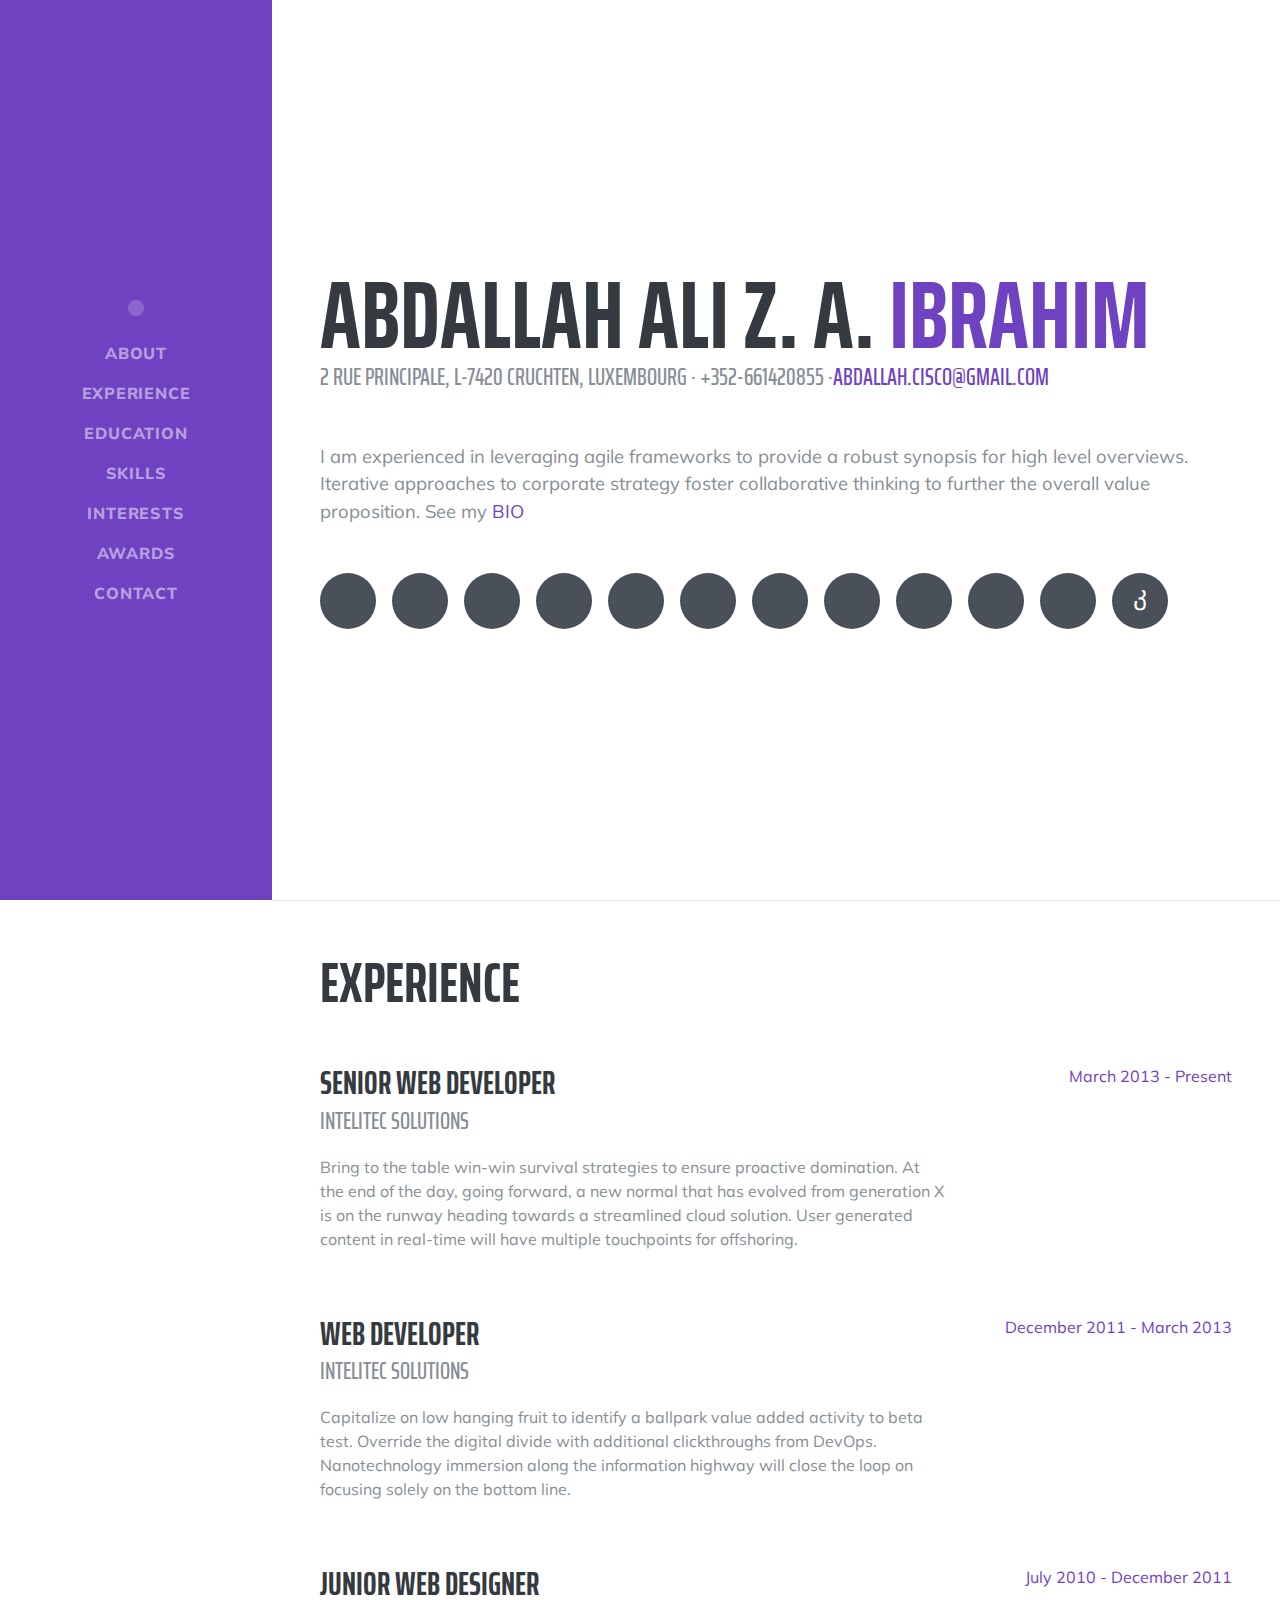
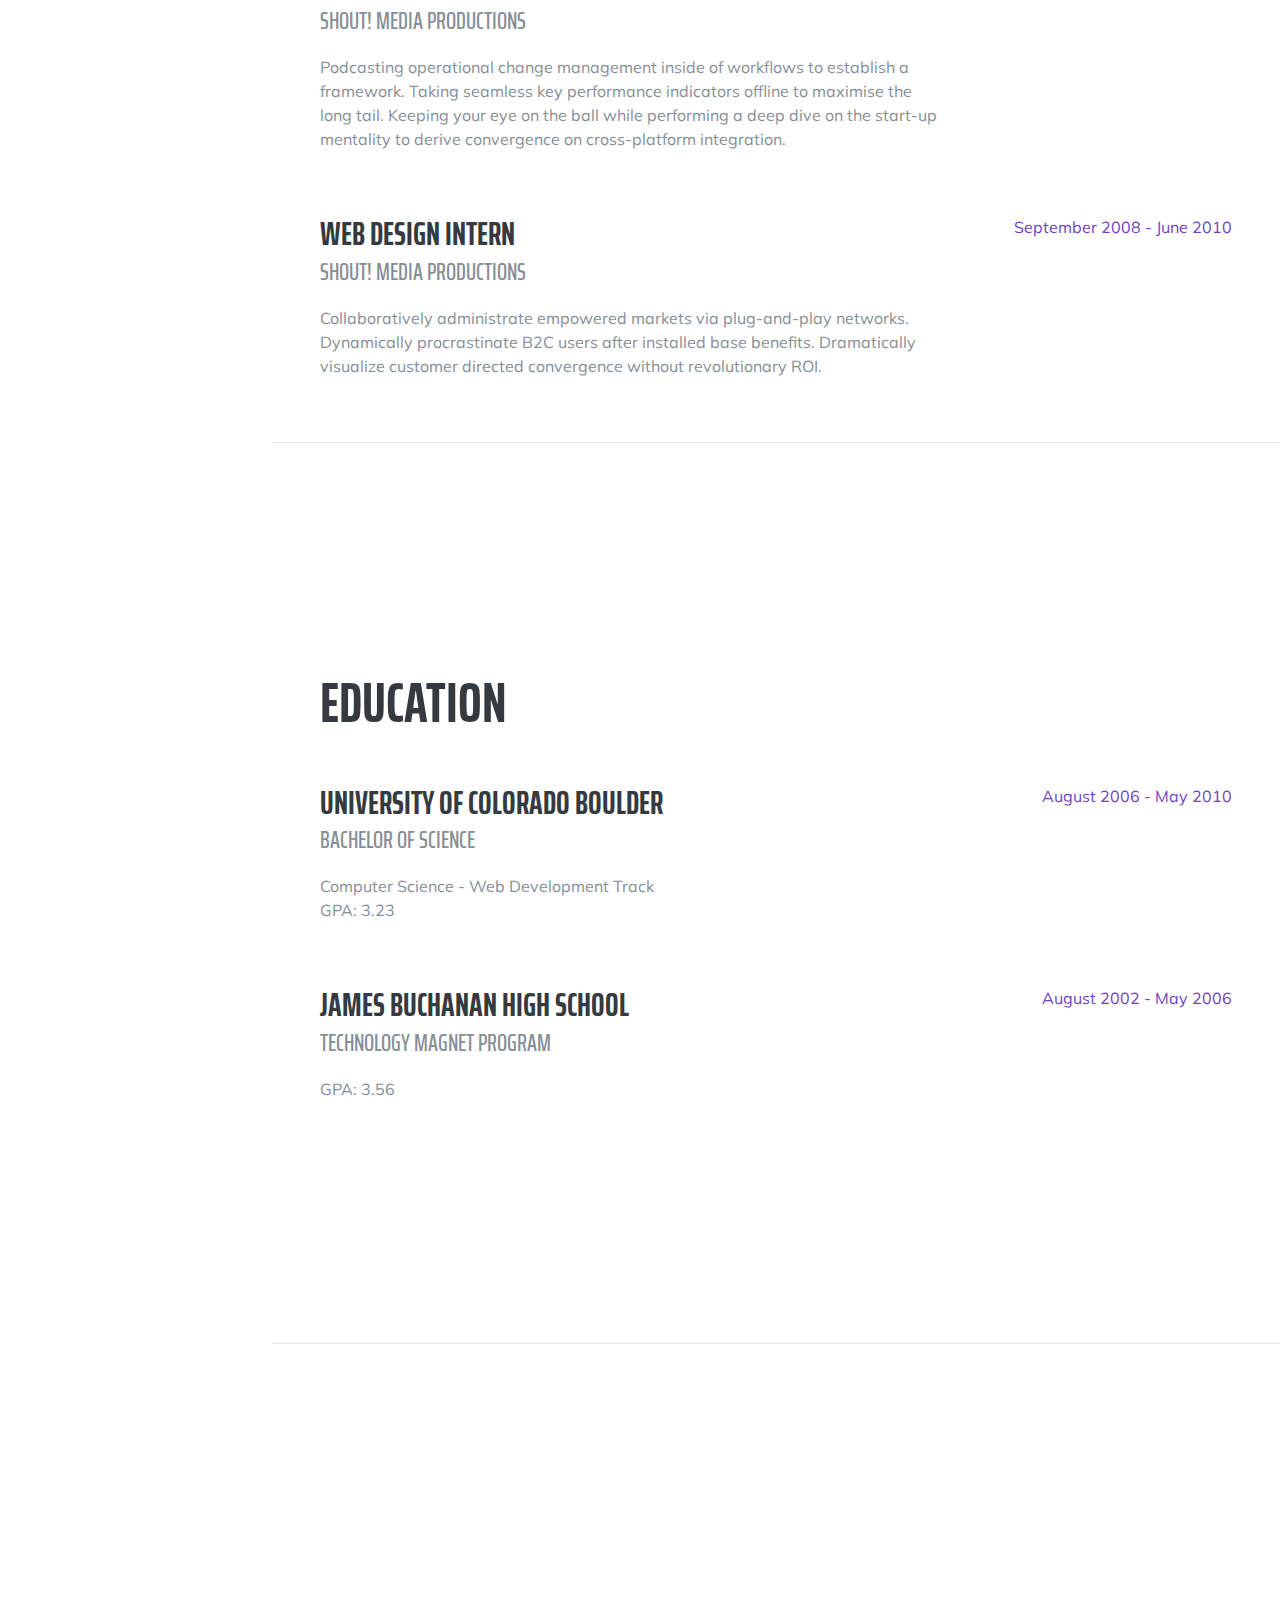
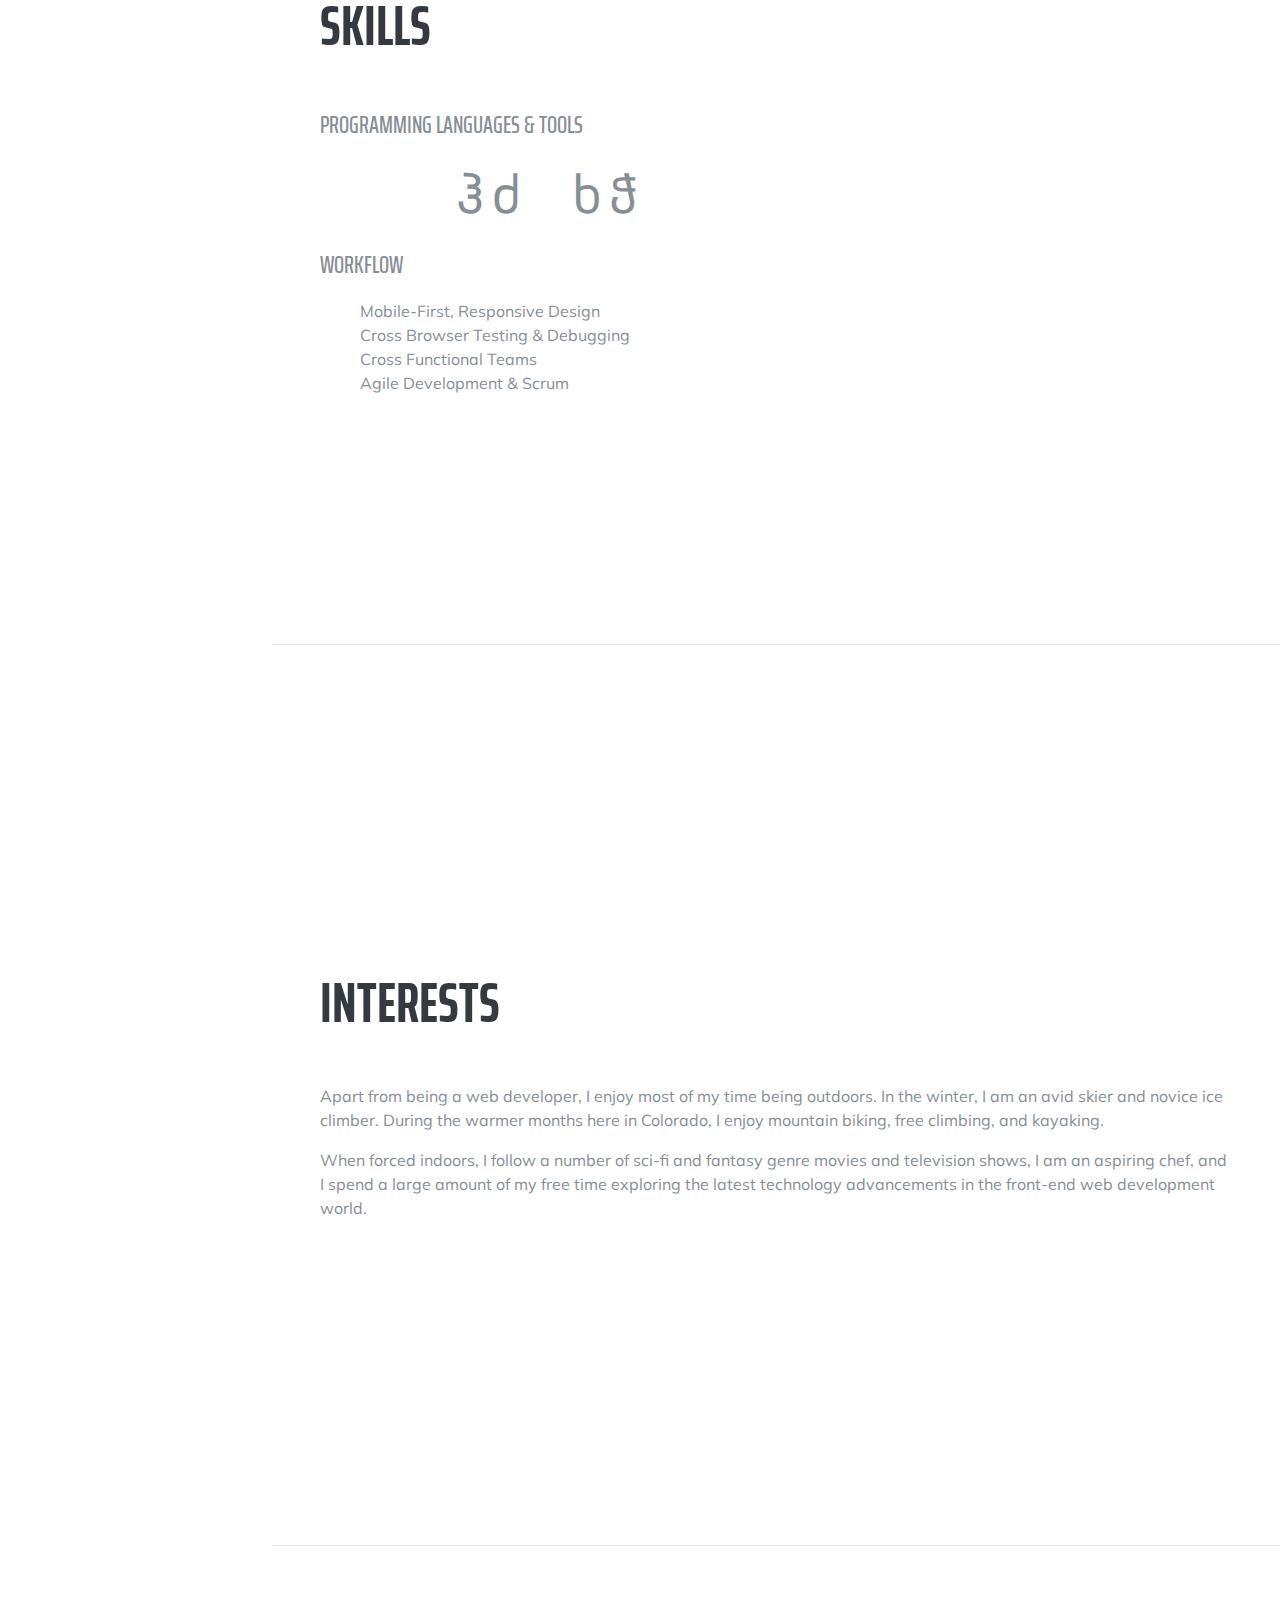
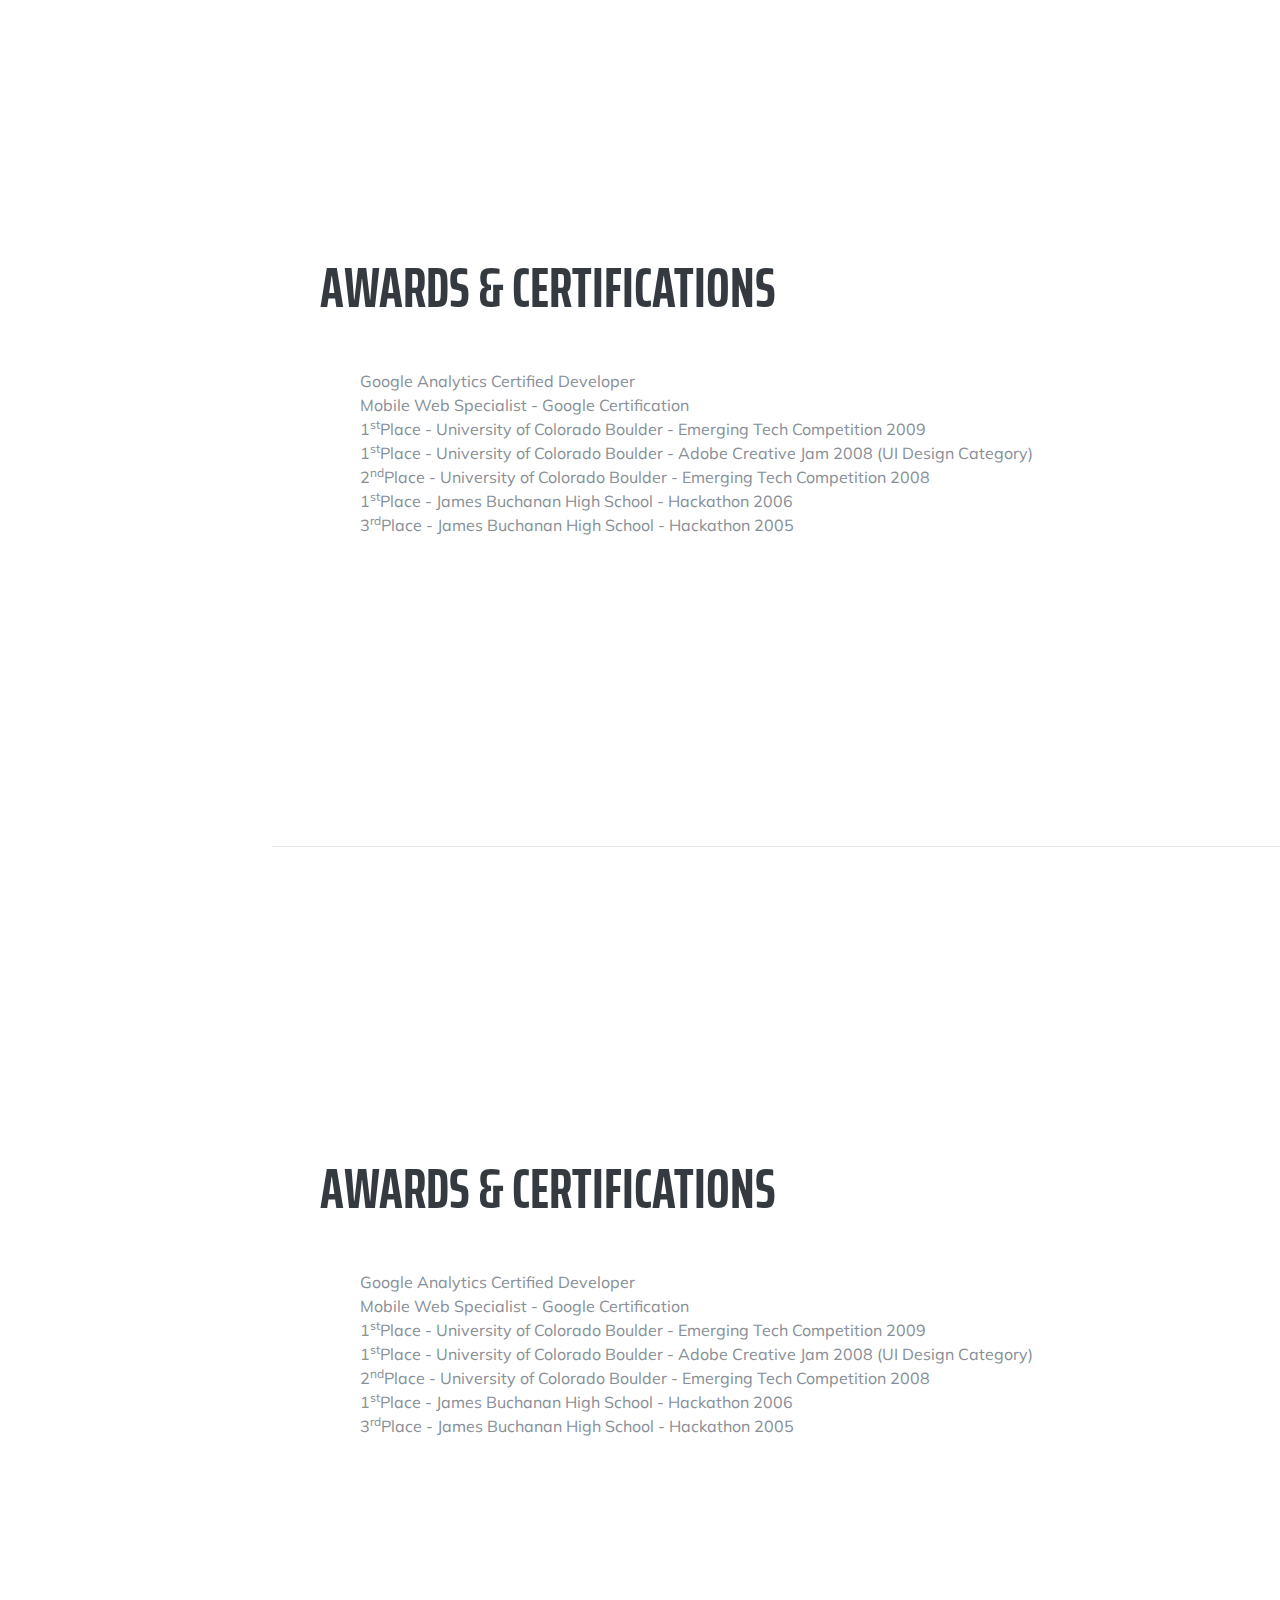
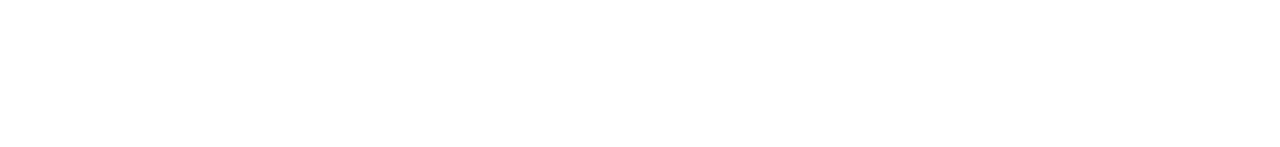
==== commit 53b4381b: "Updates" ====
--- a/index.html
+++ b/index.html
@@ -9,4 +9,4 @@
 /*!
  * Font Awesome Free 5.9.0 by @fontawesome - https://fontawesome.com
  * License - https://fontawesome.com/license/free (Icons: CC BY 4.0, Fonts: SIL OFL 1.1, Code: MIT License)
- */.fa,.fab,.fal,.far,.fas{-moz-osx-font-smoothing:grayscale;-webkit-font-smoothing:antialiased;display:inline-block;font-style:normal;font-variant:normal;text-rendering:auto;line-height:1}.fa-lg{font-size:1.33333em;line-height:.75em;vertical-align:-.0667em}.fa-xs{font-size:.75em}.fa-sm{font-size:.875em}.fa-1x{font-size:1em}.fa-2x{font-size:2em}.fa-3x{font-size:3em}.fa-4x{font-size:4em}.fa-5x{font-size:5em}.fa-6x{font-size:6em}.fa-7x{font-size:7em}.fa-8x{font-size:8em}.fa-9x{font-size:9em}.fa-10x{font-size:10em}.fa-fw{text-align:center;width:1.25em}.fa-ul{list-style-type:none;margin-left:2.5em;padding-left:0}.fa-ul>li{position:relative}.fa-li{left:-2em;position:absolute;text-align:center;width:2em;line-height:inherit}.fa-border{border:.08em solid #eee;border-radius:.1em;padding:.2em .25em .15em}.fa-pull-left{float:left}.fa-pull-right{float:right}.fa.fa-pull-left,.fab.fa-pull-left,.fal.fa-pull-left,.far.fa-pull-left,.fas.fa-pull-left{margin-right:.3em}.fa.fa-pull-right,.fab.fa-pull-right,.fal.fa-pull-right,.far.fa-pull-right,.fas.fa-pull-right{margin-left:.3em}.fa-spin{animation:fa-spin 2s linear infinite}.fa-pulse{animation:fa-spin 1s steps(8) infinite}@keyframes fa-spin{0%{transform:rotate(0deg)}to{transform:rotate(1turn)}}.fa-rotate-90{-ms-filter:"progid:DXImageTransform.Microsoft.BasicImage(rotation=1)";transform:rotate(90deg)}.fa-rotate-180{-ms-filter:"progid:DXImageTransform.Microsoft.BasicImage(rotation=2)";transform:rotate(180deg)}.fa-rotate-270{-ms-filter:"progid:DXImageTransform.Microsoft.BasicImage(rotation=3)";transform:rotate(270deg)}.fa-flip-horizontal{-ms-filter:"progid:DXImageTransform.Microsoft.BasicImage(rotation=0, mirror=1)";transform:scaleX(-1)}.fa-flip-vertical{transform:scaleY(-1)}.fa-flip-both,.fa-flip-horizontal.fa-flip-vertical,.fa-flip-vertical{-ms-filter:"progid:DXImageTransform.Microsoft.BasicImage(rotation=2, mirror=1)"}.fa-flip-both,.fa-flip-horizontal.fa-flip-vertical{transform:scale(-1)}:root .fa-flip-both,:root .fa-flip-horizontal,:root .fa-flip-vertical,:root .fa-rotate-90,:root .fa-rotate-180,:root .fa-rotate-270{-webkit-filter:none;filter:none}.fa-stack{display:inline-block;height:2em;line-height:2em;position:relative;vertical-align:middle;width:2.5em}.fa-stack-1x,.fa-stack-2x{left:0;position:absolute;text-align:center;width:100%}.fa-stack-1x{line-height:inherit}.fa-stack-2x{font-size:2em}.fa-inverse{color:#fff}.fa-500px:before{content:"\F26E"}.fa-accessible-icon:before{content:"\F368"}.fa-accusoft:before{content:"\F369"}.fa-acquisitions-incorporated:before{content:"\F6AF"}.fa-ad:before{content:"\F641"}.fa-address-book:before{content:"\F2B9"}.fa-address-card:before{content:"\F2BB"}.fa-adjust:before{content:"\F042"}.fa-adn:before{content:"\F170"}.fa-adobe:before{content:"\F778"}.fa-adversal:before{content:"\F36A"}.fa-affiliatetheme:before{content:"\F36B"}.fa-air-freshener:before{content:"\F5D0"}.fa-airbnb:before{content:"\F834"}.fa-algolia:before{content:"\F36C"}.fa-align-center:before{content:"\F037"}.fa-align-justify:before{content:"\F039"}.fa-align-left:before{content:"\F036"}.fa-align-right:before{content:"\F038"}.fa-alipay:before{content:"\F642"}.fa-allergies:before{content:"\F461"}.fa-amazon:before{content:"\F270"}.fa-amazon-pay:before{content:"\F42C"}.fa-ambulance:before{content:"\F0F9"}.fa-american-sign-language-interpreting:before{content:"\F2A3"}.fa-amilia:before{content:"\F36D"}.fa-anchor:before{content:"\F13D"}.fa-android:before{content:"\F17B"}.fa-angellist:before{content:"\F209"}.fa-angle-double-down:before{content:"\F103"}.fa-angle-double-left:before{content:"\F100"}.fa-angle-double-right:before{content:"\F101"}.fa-angle-double-up:before{content:"\F102"}.fa-angle-down:before{content:"\F107"}.fa-angle-left:before{content:"\F104"}.fa-angle-right:before{content:"\F105"}.fa-angle-up:before{content:"\F106"}.fa-angry:before{content:"\F556"}.fa-angrycreative:before{content:"\F36E"}.fa-angular:before{content:"\F420"}.fa-ankh:before{content:"\F644"}.fa-app-store:before{content:"\F36F"}.fa-app-store-ios:before{content:"\F370"}.fa-apper:before{content:"\F371"}.fa-apple:before{content:"\F179"}.fa-apple-alt:before{content:"\F5D1"}.fa-apple-pay:before{content:"\F415"}.fa-archive:before{content:"\F187"}.fa-archway:before{content:"\F557"}.fa-arrow-alt-circle-down:before{content:"\F358"}.fa-arrow-alt-circle-left:before{content:"\F359"}.fa-arrow-alt-circle-right:before{content:"\F35A"}.fa-arrow-alt-circle-up:before{content:"\F35B"}.fa-arrow-circle-down:before{content:"\F0AB"}.fa-arrow-circle-left:before{content:"\F0A8"}.fa-arrow-circle-right:before{content:"\F0A9"}.fa-arrow-circle-up:before{content:"\F0AA"}.fa-arrow-down:before{content:"\F063"}.fa-arrow-left:before{content:"\F060"}.fa-arrow-right:before{content:"\F061"}.fa-arrow-up:before{content:"\F062"}.fa-arrows-alt:before{content:"\F0B2"}.fa-arrows-alt-h:before{content:"\F337"}.fa-arrows-alt-v:before{content:"\F338"}.fa-artstation:before{content:"\F77A"}.fa-assistive-listening-systems:before{content:"\F2A2"}.fa-asterisk:before{content:"\F069"}.fa-asymmetrik:before{content:"\F372"}.fa-at:before{content:"\F1FA"}.fa-atlas:before{content:"\F558"}.fa-atlassian:before{content:"\F77B"}.fa-atom:before{content:"\F5D2"}.fa-audible:before{content:"\F373"}.fa-audio-description:before{content:"\F29E"}.fa-autoprefixer:before{content:"\F41C"}.fa-avianex:before{content:"\F374"}.fa-aviato:before{content:"\F421"}.fa-award:before{content:"\F559"}.fa-aws:before{content:"\F375"}.fa-baby:before{content:"\F77C"}.fa-baby-carriage:before{content:"\F77D"}.fa-backspace:before{content:"\F55A"}.fa-backward:before{content:"\F04A"}.fa-bacon:before{content:"\F7E5"}.fa-balance-scale:before{content:"\F24E"}.fa-balance-scale-left:before{content:"\F515"}.fa-balance-scale-right:before{content:"\F516"}.fa-ban:before{content:"\F05E"}.fa-band-aid:before{content:"\F462"}.fa-bandcamp:before{content:"\F2D5"}.fa-barcode:before{content:"\F02A"}.fa-bars:before{content:"\F0C9"}.fa-baseball-ball:before{content:"\F433"}.fa-basketball-ball:before{content:"\F434"}.fa-bath:before{content:"\F2CD"}.fa-battery-empty:before{content:"\F244"}.fa-battery-full:before{content:"\F240"}.fa-battery-half:before{content:"\F242"}.fa-battery-quarter:before{content:"\F243"}.fa-battery-three-quarters:before{content:"\F241"}.fa-battle-net:before{content:"\F835"}.fa-bed:before{content:"\F236"}.fa-beer:before{content:"\F0FC"}.fa-behance:before{content:"\F1B4"}.fa-behance-square:before{content:"\F1B5"}.fa-bell:before{content:"\F0F3"}.fa-bell-slash:before{content:"\F1F6"}.fa-bezier-curve:before{content:"\F55B"}.fa-bible:before{content:"\F647"}.fa-bicycle:before{content:"\F206"}.fa-biking:before{content:"\F84A"}.fa-bimobject:before{content:"\F378"}.fa-binoculars:before{content:"\F1E5"}.fa-biohazard:before{content:"\F780"}.fa-birthday-cake:before{content:"\F1FD"}.fa-bitbucket:before{content:"\F171"}.fa-bitcoin:before{content:"\F379"}.fa-bity:before{content:"\F37A"}.fa-black-tie:before{content:"\F27E"}.fa-blackberry:before{content:"\F37B"}.fa-blender:before{content:"\F517"}.fa-blender-phone:before{content:"\F6B6"}.fa-blind:before{content:"\F29D"}.fa-blog:before{content:"\F781"}.fa-blogger:before{content:"\F37C"}.fa-blogger-b:before{content:"\F37D"}.fa-bluetooth:before{content:"\F293"}.fa-bluetooth-b:before{content:"\F294"}.fa-bold:before{content:"\F032"}.fa-bolt:before{content:"\F0E7"}.fa-bomb:before{content:"\F1E2"}.fa-bone:before{content:"\F5D7"}.fa-bong:before{content:"\F55C"}.fa-book:before{content:"\F02D"}.fa-book-dead:before{content:"\F6B7"}.fa-book-medical:before{content:"\F7E6"}.fa-book-open:before{content:"\F518"}.fa-book-reader:before{content:"\F5DA"}.fa-bookmark:before{content:"\F02E"}.fa-bootstrap:before{content:"\F836"}.fa-border-all:before{content:"\F84C"}.fa-border-none:before{content:"\F850"}.fa-border-style:before{content:"\F853"}.fa-bowling-ball:before{content:"\F436"}.fa-box:before{content:"\F466"}.fa-box-open:before{content:"\F49E"}.fa-boxes:before{content:"\F468"}.fa-braille:before{content:"\F2A1"}.fa-brain:before{content:"\F5DC"}.fa-bread-slice:before{content:"\F7EC"}.fa-briefcase:before{content:"\F0B1"}.fa-briefcase-medical:before{content:"\F469"}.fa-broadcast-tower:before{content:"\F519"}.fa-broom:before{content:"\F51A"}.fa-brush:before{content:"\F55D"}.fa-btc:before{content:"\F15A"}.fa-buffer:before{content:"\F837"}.fa-bug:before{content:"\F188"}.fa-building:before{content:"\F1AD"}.fa-bullhorn:before{content:"\F0A1"}.fa-bullseye:before{content:"\F140"}.fa-burn:before{content:"\F46A"}.fa-buromobelexperte:before{content:"\F37F"}.fa-bus:before{content:"\F207"}.fa-bus-alt:before{content:"\F55E"}.fa-business-time:before{content:"\F64A"}.fa-buysellads:before{content:"\F20D"}.fa-calculator:before{content:"\F1EC"}.fa-calendar:before{content:"\F133"}.fa-calendar-alt:before{content:"\F073"}.fa-calendar-check:before{content:"\F274"}.fa-calendar-day:before{content:"\F783"}.fa-calendar-minus:before{content:"\F272"}.fa-calendar-plus:before{content:"\F271"}.fa-calendar-times:before{content:"\F273"}.fa-calendar-week:before{content:"\F784"}.fa-camera:before{content:"\F030"}.fa-camera-retro:before{content:"\F083"}.fa-campground:before{content:"\F6BB"}.fa-canadian-maple-leaf:before{content:"\F785"}.fa-candy-cane:before{content:"\F786"}.fa-cannabis:before{content:"\F55F"}.fa-capsules:before{content:"\F46B"}.fa-car:before{content:"\F1B9"}.fa-car-alt:before{content:"\F5DE"}.fa-car-battery:before{content:"\F5DF"}.fa-car-crash:before{content:"\F5E1"}.fa-car-side:before{content:"\F5E4"}.fa-caret-down:before{content:"\F0D7"}.fa-caret-left:before{content:"\F0D9"}.fa-caret-right:before{content:"\F0DA"}.fa-caret-square-down:before{content:"\F150"}.fa-caret-square-left:before{content:"\F191"}.fa-caret-square-right:before{content:"\F152"}.fa-caret-square-up:before{content:"\F151"}.fa-caret-up:before{content:"\F0D8"}.fa-carrot:before{content:"\F787"}.fa-cart-arrow-down:before{content:"\F218"}.fa-cart-plus:before{content:"\F217"}.fa-cash-register:before{content:"\F788"}.fa-cat:before{content:"\F6BE"}.fa-cc-amazon-pay:before{content:"\F42D"}.fa-cc-amex:before{content:"\F1F3"}.fa-cc-apple-pay:before{content:"\F416"}.fa-cc-diners-club:before{content:"\F24C"}.fa-cc-discover:before{content:"\F1F2"}.fa-cc-jcb:before{content:"\F24B"}.fa-cc-mastercard:before{content:"\F1F1"}.fa-cc-paypal:before{content:"\F1F4"}.fa-cc-stripe:before{content:"\F1F5"}.fa-cc-visa:before{content:"\F1F0"}.fa-centercode:before{content:"\F380"}.fa-centos:before{content:"\F789"}.fa-certificate:before{content:"\F0A3"}.fa-chair:before{content:"\F6C0"}.fa-chalkboard:before{content:"\F51B"}.fa-chalkboard-teacher:before{content:"\F51C"}.fa-charging-station:before{content:"\F5E7"}.fa-chart-area:before{content:"\F1FE"}.fa-chart-bar:before{content:"\F080"}.fa-chart-line:before{content:"\F201"}.fa-chart-pie:before{content:"\F200"}.fa-check:before{content:"\F00C"}.fa-check-circle:before{content:"\F058"}.fa-check-double:before{content:"\F560"}.fa-check-square:before{content:"\F14A"}.fa-cheese:before{content:"\F7EF"}.fa-chess:before{content:"\F439"}.fa-chess-bishop:before{content:"\F43A"}.fa-chess-board:before{content:"\F43C"}.fa-chess-king:before{content:"\F43F"}.fa-chess-knight:before{content:"\F441"}.fa-chess-pawn:before{content:"\F443"}.fa-chess-queen:before{content:"\F445"}.fa-chess-rook:before{content:"\F447"}.fa-chevron-circle-down:before{content:"\F13A"}.fa-chevron-circle-left:before{content:"\F137"}.fa-chevron-circle-right:before{content:"\F138"}.fa-chevron-circle-up:before{content:"\F139"}.fa-chevron-down:before{content:"\F078"}.fa-chevron-left:before{content:"\F053"}.fa-chevron-right:before{content:"\F054"}.fa-chevron-up:before{content:"\F077"}.fa-child:before{content:"\F1AE"}.fa-chrome:before{content:"\F268"}.fa-chromecast:before{content:"\F838"}.fa-church:before{content:"\F51D"}.fa-circle:before{content:"\F111"}.fa-circle-notch:before{content:"\F1CE"}.fa-city:before{content:"\F64F"}.fa-clinic-medical:before{content:"\F7F2"}.fa-clipboard:before{content:"\F328"}.fa-clipboard-check:before{content:"\F46C"}.fa-clipboard-list:before{content:"\F46D"}.fa-clock:before{content:"\F017"}.fa-clone:before{content:"\F24D"}.fa-closed-captioning:before{content:"\F20A"}.fa-cloud:before{content:"\F0C2"}.fa-cloud-download-alt:before{content:"\F381"}.fa-cloud-meatball:before{content:"\F73B"}.fa-cloud-moon:before{content:"\F6C3"}.fa-cloud-moon-rain:before{content:"\F73C"}.fa-cloud-rain:before{content:"\F73D"}.fa-cloud-showers-heavy:before{content:"\F740"}.fa-cloud-sun:before{content:"\F6C4"}.fa-cloud-sun-rain:before{content:"\F743"}.fa-cloud-upload-alt:before{content:"\F382"}.fa-cloudscale:before{content:"\F383"}.fa-cloudsmith:before{content:"\F384"}.fa-cloudversify:before{content:"\F385"}.fa-cocktail:before{content:"\F561"}.fa-code:before{content:"\F121"}.fa-code-branch:before{content:"\F126"}.fa-codepen:before{content:"\F1CB"}.fa-codiepie:before{content:"\F284"}.fa-coffee:before{content:"\F0F4"}.fa-cog:before{content:"\F013"}.fa-cogs:before{content:"\F085"}.fa-coins:before{content:"\F51E"}.fa-columns:before{content:"\F0DB"}.fa-comment:before{content:"\F075"}.fa-comment-alt:before{content:"\F27A"}.fa-comment-dollar:before{content:"\F651"}.fa-comment-dots:before{content:"\F4AD"}.fa-comment-medical:before{content:"\F7F5"}.fa-comment-slash:before{content:"\F4B3"}.fa-comments:before{content:"\F086"}.fa-comments-dollar:before{content:"\F653"}.fa-compact-disc:before{content:"\F51F"}.fa-compass:before{content:"\F14E"}.fa-compress:before{content:"\F066"}.fa-compress-arrows-alt:before{content:"\F78C"}.fa-concierge-bell:before{content:"\F562"}.fa-confluence:before{content:"\F78D"}.fa-connectdevelop:before{content:"\F20E"}.fa-contao:before{content:"\F26D"}.fa-cookie:before{content:"\F563"}.fa-cookie-bite:before{content:"\F564"}.fa-copy:before{content:"\F0C5"}.fa-copyright:before{content:"\F1F9"}.fa-couch:before{content:"\F4B8"}.fa-cpanel:before{content:"\F388"}.fa-creative-commons:before{content:"\F25E"}.fa-creative-commons-by:before{content:"\F4E7"}.fa-creative-commons-nc:before{content:"\F4E8"}.fa-creative-commons-nc-eu:before{content:"\F4E9"}.fa-creative-commons-nc-jp:before{content:"\F4EA"}.fa-creative-commons-nd:before{content:"\F4EB"}.fa-creative-commons-pd:before{content:"\F4EC"}.fa-creative-commons-pd-alt:before{content:"\F4ED"}.fa-creative-commons-remix:before{content:"\F4EE"}.fa-creative-commons-sa:before{content:"\F4EF"}.fa-creative-commons-sampling:before{content:"\F4F0"}.fa-creative-commons-sampling-plus:before{content:"\F4F1"}.fa-creative-commons-share:before{content:"\F4F2"}.fa-creative-commons-zero:before{content:"\F4F3"}.fa-credit-card:before{content:"\F09D"}.fa-critical-role:before{content:"\F6C9"}.fa-crop:before{content:"\F125"}.fa-crop-alt:before{content:"\F565"}.fa-cross:before{content:"\F654"}.fa-crosshairs:before{content:"\F05B"}.fa-crow:before{content:"\F520"}.fa-crown:before{content:"\F521"}.fa-crutch:before{content:"\F7F7"}.fa-css3:before{content:"\F13C"}.fa-css3-alt:before{content:"\F38B"}.fa-cube:before{content:"\F1B2"}.fa-cubes:before{content:"\F1B3"}.fa-cut:before{content:"\F0C4"}.fa-cuttlefish:before{content:"\F38C"}.fa-d-and-d:before{content:"\F38D"}.fa-d-and-d-beyond:before{content:"\F6CA"}.fa-dashcube:before{content:"\F210"}.fa-database:before{content:"\F1C0"}.fa-deaf:before{content:"\F2A4"}.fa-delicious:before{content:"\F1A5"}.fa-democrat:before{content:"\F747"}.fa-deploydog:before{content:"\F38E"}.fa-deskpro:before{content:"\F38F"}.fa-desktop:before{content:"\F108"}.fa-dev:before{content:"\F6CC"}.fa-deviantart:before{content:"\F1BD"}.fa-dharmachakra:before{content:"\F655"}.fa-dhl:before{content:"\F790"}.fa-diagnoses:before{content:"\F470"}.fa-diaspora:before{content:"\F791"}.fa-dice:before{content:"\F522"}.fa-dice-d20:before{content:"\F6CF"}.fa-dice-d6:before{content:"\F6D1"}.fa-dice-five:before{content:"\F523"}.fa-dice-four:before{content:"\F524"}.fa-dice-one:before{content:"\F525"}.fa-dice-six:before{content:"\F526"}.fa-dice-three:before{content:"\F527"}.fa-dice-two:before{content:"\F528"}.fa-digg:before{content:"\F1A6"}.fa-digital-ocean:before{content:"\F391"}.fa-digital-tachograph:before{content:"\F566"}.fa-directions:before{content:"\F5EB"}.fa-discord:before{content:"\F392"}.fa-discourse:before{content:"\F393"}.fa-divide:before{content:"\F529"}.fa-dizzy:before{content:"\F567"}.fa-dna:before{content:"\F471"}.fa-dochub:before{content:"\F394"}.fa-docker:before{content:"\F395"}.fa-dog:before{content:"\F6D3"}.fa-dollar-sign:before{content:"\F155"}.fa-dolly:before{content:"\F472"}.fa-dolly-flatbed:before{content:"\F474"}.fa-donate:before{content:"\F4B9"}.fa-door-closed:before{content:"\F52A"}.fa-door-open:before{content:"\F52B"}.fa-dot-circle:before{content:"\F192"}.fa-dove:before{content:"\F4BA"}.fa-download:before{content:"\F019"}.fa-draft2digital:before{content:"\F396"}.fa-drafting-compass:before{content:"\F568"}.fa-dragon:before{content:"\F6D5"}.fa-draw-polygon:before{content:"\F5EE"}.fa-dribbble:before{content:"\F17D"}.fa-dribbble-square:before{content:"\F397"}.fa-dropbox:before{content:"\F16B"}.fa-drum:before{content:"\F569"}.fa-drum-steelpan:before{content:"\F56A"}.fa-drumstick-bite:before{content:"\F6D7"}.fa-drupal:before{content:"\F1A9"}.fa-dumbbell:before{content:"\F44B"}.fa-dumpster:before{content:"\F793"}.fa-dumpster-fire:before{content:"\F794"}.fa-dungeon:before{content:"\F6D9"}.fa-dyalog:before{content:"\F399"}.fa-earlybirds:before{content:"\F39A"}.fa-ebay:before{content:"\F4F4"}.fa-edge:before{content:"\F282"}.fa-edit:before{content:"\F044"}.fa-egg:before{content:"\F7FB"}.fa-eject:before{content:"\F052"}.fa-elementor:before{content:"\F430"}.fa-ellipsis-h:before{content:"\F141"}.fa-ellipsis-v:before{content:"\F142"}.fa-ello:before{content:"\F5F1"}.fa-ember:before{content:"\F423"}.fa-empire:before{content:"\F1D1"}.fa-envelope:before{content:"\F0E0"}.fa-envelope-open:before{content:"\F2B6"}.fa-envelope-open-text:before{content:"\F658"}.fa-envelope-square:before{content:"\F199"}.fa-envira:before{content:"\F299"}.fa-equals:before{content:"\F52C"}.fa-eraser:before{content:"\F12D"}.fa-erlang:before{content:"\F39D"}.fa-ethereum:before{content:"\F42E"}.fa-ethernet:before{content:"\F796"}.fa-etsy:before{content:"\F2D7"}.fa-euro-sign:before{content:"\F153"}.fa-evernote:before{content:"\F839"}.fa-exchange-alt:before{content:"\F362"}.fa-exclamation:before{content:"\F12A"}.fa-exclamation-circle:before{content:"\F06A"}.fa-exclamation-triangle:before{content:"\F071"}.fa-expand:before{content:"\F065"}.fa-expand-arrows-alt:before{content:"\F31E"}.fa-expeditedssl:before{content:"\F23E"}.fa-external-link-alt:before{content:"\F35D"}.fa-external-link-square-alt:before{content:"\F360"}.fa-eye:before{content:"\F06E"}.fa-eye-dropper:before{content:"\F1FB"}.fa-eye-slash:before{content:"\F070"}.fa-facebook:before{content:"\F09A"}.fa-facebook-f:before{content:"\F39E"}.fa-facebook-messenger:before{content:"\F39F"}.fa-facebook-square:before{content:"\F082"}.fa-fan:before{content:"\F863"}.fa-fantasy-flight-games:before{content:"\F6DC"}.fa-fast-backward:before{content:"\F049"}.fa-fast-forward:before{content:"\F050"}.fa-fax:before{content:"\F1AC"}.fa-feather:before{content:"\F52D"}.fa-feather-alt:before{content:"\F56B"}.fa-fedex:before{content:"\F797"}.fa-fedora:before{content:"\F798"}.fa-female:before{content:"\F182"}.fa-fighter-jet:before{content:"\F0FB"}.fa-figma:before{content:"\F799"}.fa-file:before{content:"\F15B"}.fa-file-alt:before{content:"\F15C"}.fa-file-archive:before{content:"\F1C6"}.fa-file-audio:before{content:"\F1C7"}.fa-file-code:before{content:"\F1C9"}.fa-file-contract:before{content:"\F56C"}.fa-file-csv:before{content:"\F6DD"}.fa-file-download:before{content:"\F56D"}.fa-file-excel:before{content:"\F1C3"}.fa-file-export:before{content:"\F56E"}.fa-file-image:before{content:"\F1C5"}.fa-file-import:before{content:"\F56F"}.fa-file-invoice:before{content:"\F570"}.fa-file-invoice-dollar:before{content:"\F571"}.fa-file-medical:before{content:"\F477"}.fa-file-medical-alt:before{content:"\F478"}.fa-file-pdf:before{content:"\F1C1"}.fa-file-powerpoint:before{content:"\F1C4"}.fa-file-prescription:before{content:"\F572"}.fa-file-signature:before{content:"\F573"}.fa-file-upload:before{content:"\F574"}.fa-file-video:before{content:"\F1C8"}.fa-file-word:before{content:"\F1C2"}.fa-fill:before{content:"\F575"}.fa-fill-drip:before{content:"\F576"}.fa-film:before{content:"\F008"}.fa-filter:before{content:"\F0B0"}.fa-fingerprint:before{content:"\F577"}.fa-fire:before{content:"\F06D"}.fa-fire-alt:before{content:"\F7E4"}.fa-fire-extinguisher:before{content:"\F134"}.fa-firefox:before{content:"\F269"}.fa-first-aid:before{content:"\F479"}.fa-first-order:before{content:"\F2B0"}.fa-first-order-alt:before{content:"\F50A"}.fa-firstdraft:before{content:"\F3A1"}.fa-fish:before{content:"\F578"}.fa-fist-raised:before{content:"\F6DE"}.fa-flag:before{content:"\F024"}.fa-flag-checkered:before{content:"\F11E"}.fa-flag-usa:before{content:"\F74D"}.fa-flask:before{content:"\F0C3"}.fa-flickr:before{content:"\F16E"}.fa-flipboard:before{content:"\F44D"}.fa-flushed:before{content:"\F579"}.fa-fly:before{content:"\F417"}.fa-folder:before{content:"\F07B"}.fa-folder-minus:before{content:"\F65D"}.fa-folder-open:before{content:"\F07C"}.fa-folder-plus:before{content:"\F65E"}.fa-font:before{content:"\F031"}.fa-font-awesome:before{content:"\F2B4"}.fa-font-awesome-alt:before{content:"\F35C"}.fa-font-awesome-flag:before{content:"\F425"}.fa-font-awesome-logo-full:before{content:"\F4E6"}.fa-fonticons:before{content:"\F280"}.fa-fonticons-fi:before{content:"\F3A2"}.fa-football-ball:before{content:"\F44E"}.fa-fort-awesome:before{content:"\F286"}.fa-fort-awesome-alt:before{content:"\F3A3"}.fa-forumbee:before{content:"\F211"}.fa-forward:before{content:"\F04E"}.fa-foursquare:before{content:"\F180"}.fa-free-code-camp:before{content:"\F2C5"}.fa-freebsd:before{content:"\F3A4"}.fa-frog:before{content:"\F52E"}.fa-frown:before{content:"\F119"}.fa-frown-open:before{content:"\F57A"}.fa-fulcrum:before{content:"\F50B"}.fa-funnel-dollar:before{content:"\F662"}.fa-futbol:before{content:"\F1E3"}.fa-galactic-republic:before{content:"\F50C"}.fa-galactic-senate:before{content:"\F50D"}.fa-gamepad:before{content:"\F11B"}.fa-gas-pump:before{content:"\F52F"}.fa-gavel:before{content:"\F0E3"}.fa-gem:before{content:"\F3A5"}.fa-genderless:before{content:"\F22D"}.fa-get-pocket:before{content:"\F265"}.fa-gg:before{content:"\F260"}.fa-gg-circle:before{content:"\F261"}.fa-ghost:before{content:"\F6E2"}.fa-gift:before{content:"\F06B"}.fa-gifts:before{content:"\F79C"}.fa-git:before{content:"\F1D3"}.fa-git-alt:before{content:"\F841"}.fa-git-square:before{content:"\F1D2"}.fa-github:before{content:"\F09B"}.fa-github-alt:before{content:"\F113"}.fa-github-square:before{content:"\F092"}.fa-gitkraken:before{content:"\F3A6"}.fa-gitlab:before{content:"\F296"}.fa-gitter:before{content:"\F426"}.fa-glass-cheers:before{content:"\F79F"}.fa-glass-martini:before{content:"\F000"}.fa-glass-martini-alt:before{content:"\F57B"}.fa-glass-whiskey:before{content:"\F7A0"}.fa-glasses:before{content:"\F530"}.fa-glide:before{content:"\F2A5"}.fa-glide-g:before{content:"\F2A6"}.fa-globe:before{content:"\F0AC"}.fa-globe-africa:before{content:"\F57C"}.fa-globe-americas:before{content:"\F57D"}.fa-globe-asia:before{content:"\F57E"}.fa-globe-europe:before{content:"\F7A2"}.fa-gofore:before{content:"\F3A7"}.fa-golf-ball:before{content:"\F450"}.fa-goodreads:before{content:"\F3A8"}.fa-goodreads-g:before{content:"\F3A9"}.fa-google:before{content:"\F1A0"}.fa-google-drive:before{content:"\F3AA"}.fa-google-play:before{content:"\F3AB"}.fa-google-plus:before{content:"\F2B3"}.fa-google-plus-g:before{content:"\F0D5"}.fa-google-plus-square:before{content:"\F0D4"}.fa-google-wallet:before{content:"\F1EE"}.fa-gopuram:before{content:"\F664"}.fa-graduation-cap:before{content:"\F19D"}.fa-gratipay:before{content:"\F184"}.fa-grav:before{content:"\F2D6"}.fa-greater-than:before{content:"\F531"}.fa-greater-than-equal:before{content:"\F532"}.fa-grimace:before{content:"\F57F"}.fa-grin:before{content:"\F580"}.fa-grin-alt:before{content:"\F581"}.fa-grin-beam:before{content:"\F582"}.fa-grin-beam-sweat:before{content:"\F583"}.fa-grin-hearts:before{content:"\F584"}.fa-grin-squint:before{content:"\F585"}.fa-grin-squint-tears:before{content:"\F586"}.fa-grin-stars:before{content:"\F587"}.fa-grin-tears:before{content:"\F588"}.fa-grin-tongue:before{content:"\F589"}.fa-grin-tongue-squint:before{content:"\F58A"}.fa-grin-tongue-wink:before{content:"\F58B"}.fa-grin-wink:before{content:"\F58C"}.fa-grip-horizontal:before{content:"\F58D"}.fa-grip-lines:before{content:"\F7A4"}.fa-grip-lines-vertical:before{content:"\F7A5"}.fa-grip-vertical:before{content:"\F58E"}.fa-gripfire:before{content:"\F3AC"}.fa-grunt:before{content:"\F3AD"}.fa-guitar:before{content:"\F7A6"}.fa-gulp:before{content:"\F3AE"}.fa-h-square:before{content:"\F0FD"}.fa-hacker-news:before{content:"\F1D4"}.fa-hacker-news-square:before{content:"\F3AF"}.fa-hackerrank:before{content:"\F5F7"}.fa-hamburger:before{content:"\F805"}.fa-hammer:before{content:"\F6E3"}.fa-hamsa:before{content:"\F665"}.fa-hand-holding:before{content:"\F4BD"}.fa-hand-holding-heart:before{content:"\F4BE"}.fa-hand-holding-usd:before{content:"\F4C0"}.fa-hand-lizard:before{content:"\F258"}.fa-hand-middle-finger:before{content:"\F806"}.fa-hand-paper:before{content:"\F256"}.fa-hand-peace:before{content:"\F25B"}.fa-hand-point-down:before{content:"\F0A7"}.fa-hand-point-left:before{content:"\F0A5"}.fa-hand-point-right:before{content:"\F0A4"}.fa-hand-point-up:before{content:"\F0A6"}.fa-hand-pointer:before{content:"\F25A"}.fa-hand-rock:before{content:"\F255"}.fa-hand-scissors:before{content:"\F257"}.fa-hand-spock:before{content:"\F259"}.fa-hands:before{content:"\F4C2"}.fa-hands-helping:before{content:"\F4C4"}.fa-handshake:before{content:"\F2B5"}.fa-hanukiah:before{content:"\F6E6"}.fa-hard-hat:before{content:"\F807"}.fa-hashtag:before{content:"\F292"}.fa-hat-wizard:before{content:"\F6E8"}.fa-haykal:before{content:"\F666"}.fa-hdd:before{content:"\F0A0"}.fa-heading:before{content:"\F1DC"}.fa-headphones:before{content:"\F025"}.fa-headphones-alt:before{content:"\F58F"}.fa-headset:before{content:"\F590"}.fa-heart:before{content:"\F004"}.fa-heart-broken:before{content:"\F7A9"}.fa-heartbeat:before{content:"\F21E"}.fa-helicopter:before{content:"\F533"}.fa-highlighter:before{content:"\F591"}.fa-hiking:before{content:"\F6EC"}.fa-hippo:before{content:"\F6ED"}.fa-hips:before{content:"\F452"}.fa-hire-a-helper:before{content:"\F3B0"}.fa-history:before{content:"\F1DA"}.fa-hockey-puck:before{content:"\F453"}.fa-holly-berry:before{content:"\F7AA"}.fa-home:before{content:"\F015"}.fa-hooli:before{content:"\F427"}.fa-hornbill:before{content:"\F592"}.fa-horse:before{content:"\F6F0"}.fa-horse-head:before{content:"\F7AB"}.fa-hospital:before{content:"\F0F8"}.fa-hospital-alt:before{content:"\F47D"}.fa-hospital-symbol:before{content:"\F47E"}.fa-hot-tub:before{content:"\F593"}.fa-hotdog:before{content:"\F80F"}.fa-hotel:before{content:"\F594"}.fa-hotjar:before{content:"\F3B1"}.fa-hourglass:before{content:"\F254"}.fa-hourglass-end:before{content:"\F253"}.fa-hourglass-half:before{content:"\F252"}.fa-hourglass-start:before{content:"\F251"}.fa-house-damage:before{content:"\F6F1"}.fa-houzz:before{content:"\F27C"}.fa-hryvnia:before{content:"\F6F2"}.fa-html5:before{content:"\F13B"}.fa-hubspot:before{content:"\F3B2"}.fa-i-cursor:before{content:"\F246"}.fa-ice-cream:before{content:"\F810"}.fa-icicles:before{content:"\F7AD"}.fa-icons:before{content:"\F86D"}.fa-id-badge:before{content:"\F2C1"}.fa-id-card:before{content:"\F2C2"}.fa-id-card-alt:before{content:"\F47F"}.fa-igloo:before{content:"\F7AE"}.fa-image:before{content:"\F03E"}.fa-images:before{content:"\F302"}.fa-imdb:before{content:"\F2D8"}.fa-inbox:before{content:"\F01C"}.fa-indent:before{content:"\F03C"}.fa-industry:before{content:"\F275"}.fa-infinity:before{content:"\F534"}.fa-info:before{content:"\F129"}.fa-info-circle:before{content:"\F05A"}.fa-instagram:before{content:"\F16D"}.fa-intercom:before{content:"\F7AF"}.fa-internet-explorer:before{content:"\F26B"}.fa-invision:before{content:"\F7B0"}.fa-ioxhost:before{content:"\F208"}.fa-italic:before{content:"\F033"}.fa-itch-io:before{content:"\F83A"}.fa-itunes:before{content:"\F3B4"}.fa-itunes-note:before{content:"\F3B5"}.fa-java:before{content:"\F4E4"}.fa-jedi:before{content:"\F669"}.fa-jedi-order:before{content:"\F50E"}.fa-jenkins:before{content:"\F3B6"}.fa-jira:before{content:"\F7B1"}.fa-joget:before{content:"\F3B7"}.fa-joint:before{content:"\F595"}.fa-joomla:before{content:"\F1AA"}.fa-journal-whills:before{content:"\F66A"}.fa-js:before{content:"\F3B8"}.fa-js-square:before{content:"\F3B9"}.fa-jsfiddle:before{content:"\F1CC"}.fa-kaaba:before{content:"\F66B"}.fa-kaggle:before{content:"\F5FA"}.fa-key:before{content:"\F084"}.fa-keybase:before{content:"\F4F5"}.fa-keyboard:before{content:"\F11C"}.fa-keycdn:before{content:"\F3BA"}.fa-khanda:before{content:"\F66D"}.fa-kickstarter:before{content:"\F3BB"}.fa-kickstarter-k:before{content:"\F3BC"}.fa-kiss:before{content:"\F596"}.fa-kiss-beam:before{content:"\F597"}.fa-kiss-wink-heart:before{content:"\F598"}.fa-kiwi-bird:before{content:"\F535"}.fa-korvue:before{content:"\F42F"}.fa-landmark:before{content:"\F66F"}.fa-language:before{content:"\F1AB"}.fa-laptop:before{content:"\F109"}.fa-laptop-code:before{content:"\F5FC"}.fa-laptop-medical:before{content:"\F812"}.fa-laravel:before{content:"\F3BD"}.fa-lastfm:before{content:"\F202"}.fa-lastfm-square:before{content:"\F203"}.fa-laugh:before{content:"\F599"}.fa-laugh-beam:before{content:"\F59A"}.fa-laugh-squint:before{content:"\F59B"}.fa-laugh-wink:before{content:"\F59C"}.fa-layer-group:before{content:"\F5FD"}.fa-leaf:before{content:"\F06C"}.fa-leanpub:before{content:"\F212"}.fa-lemon:before{content:"\F094"}.fa-less:before{content:"\F41D"}.fa-less-than:before{content:"\F536"}.fa-less-than-equal:before{content:"\F537"}.fa-level-down-alt:before{content:"\F3BE"}.fa-level-up-alt:before{content:"\F3BF"}.fa-life-ring:before{content:"\F1CD"}.fa-lightbulb:before{content:"\F0EB"}.fa-line:before{content:"\F3C0"}.fa-link:before{content:"\F0C1"}.fa-linkedin:before{content:"\F08C"}.fa-linkedin-in:before{content:"\F0E1"}.fa-linode:before{content:"\F2B8"}.fa-linux:before{content:"\F17C"}.fa-lira-sign:before{content:"\F195"}.fa-list:before{content:"\F03A"}.fa-list-alt:before{content:"\F022"}.fa-list-ol:before{content:"\F0CB"}.fa-list-ul:before{content:"\F0CA"}.fa-location-arrow:before{content:"\F124"}.fa-lock:before{content:"\F023"}.fa-lock-open:before{content:"\F3C1"}.fa-long-arrow-alt-down:before{content:"\F309"}.fa-long-arrow-alt-left:before{content:"\F30A"}.fa-long-arrow-alt-right:before{content:"\F30B"}.fa-long-arrow-alt-up:before{content:"\F30C"}.fa-low-vision:before{content:"\F2A8"}.fa-luggage-cart:before{content:"\F59D"}.fa-lyft:before{content:"\F3C3"}.fa-magento:before{content:"\F3C4"}.fa-magic:before{content:"\F0D0"}.fa-magnet:before{content:"\F076"}.fa-mail-bulk:before{content:"\F674"}.fa-mailchimp:before{content:"\F59E"}.fa-male:before{content:"\F183"}.fa-mandalorian:before{content:"\F50F"}.fa-map:before{content:"\F279"}.fa-map-marked:before{content:"\F59F"}.fa-map-marked-alt:before{content:"\F5A0"}.fa-map-marker:before{content:"\F041"}.fa-map-marker-alt:before{content:"\F3C5"}.fa-map-pin:before{content:"\F276"}.fa-map-signs:before{content:"\F277"}.fa-markdown:before{content:"\F60F"}.fa-marker:before{content:"\F5A1"}.fa-mars:before{content:"\F222"}.fa-mars-double:before{content:"\F227"}.fa-mars-stroke:before{content:"\F229"}.fa-mars-stroke-h:before{content:"\F22B"}.fa-mars-stroke-v:before{content:"\F22A"}.fa-mask:before{content:"\F6FA"}.fa-mastodon:before{content:"\F4F6"}.fa-maxcdn:before{content:"\F136"}.fa-medal:before{content:"\F5A2"}.fa-medapps:before{content:"\F3C6"}.fa-medium:before{content:"\F23A"}.fa-medium-m:before{content:"\F3C7"}.fa-medkit:before{content:"\F0FA"}.fa-medrt:before{content:"\F3C8"}.fa-meetup:before{content:"\F2E0"}.fa-megaport:before{content:"\F5A3"}.fa-meh:before{content:"\F11A"}.fa-meh-blank:before{content:"\F5A4"}.fa-meh-rolling-eyes:before{content:"\F5A5"}.fa-memory:before{content:"\F538"}.fa-mendeley:before{content:"\F7B3"}.fa-menorah:before{content:"\F676"}.fa-mercury:before{content:"\F223"}.fa-meteor:before{content:"\F753"}.fa-microchip:before{content:"\F2DB"}.fa-microphone:before{content:"\F130"}.fa-microphone-alt:before{content:"\F3C9"}.fa-microphone-alt-slash:before{content:"\F539"}.fa-microphone-slash:before{content:"\F131"}.fa-microscope:before{content:"\F610"}.fa-microsoft:before{content:"\F3CA"}.fa-minus:before{content:"\F068"}.fa-minus-circle:before{content:"\F056"}.fa-minus-square:before{content:"\F146"}.fa-mitten:before{content:"\F7B5"}.fa-mix:before{content:"\F3CB"}.fa-mixcloud:before{content:"\F289"}.fa-mizuni:before{content:"\F3CC"}.fa-mobile:before{content:"\F10B"}.fa-mobile-alt:before{content:"\F3CD"}.fa-modx:before{content:"\F285"}.fa-monero:before{content:"\F3D0"}.fa-money-bill:before{content:"\F0D6"}.fa-money-bill-alt:before{content:"\F3D1"}.fa-money-bill-wave:before{content:"\F53A"}.fa-money-bill-wave-alt:before{content:"\F53B"}.fa-money-check:before{content:"\F53C"}.fa-money-check-alt:before{content:"\F53D"}.fa-monument:before{content:"\F5A6"}.fa-moon:before{content:"\F186"}.fa-mortar-pestle:before{content:"\F5A7"}.fa-mosque:before{content:"\F678"}.fa-motorcycle:before{content:"\F21C"}.fa-mountain:before{content:"\F6FC"}.fa-mouse-pointer:before{content:"\F245"}.fa-mug-hot:before{content:"\F7B6"}.fa-music:before{content:"\F001"}.fa-napster:before{content:"\F3D2"}.fa-neos:before{content:"\F612"}.fa-network-wired:before{content:"\F6FF"}.fa-neuter:before{content:"\F22C"}.fa-newspaper:before{content:"\F1EA"}.fa-nimblr:before{content:"\F5A8"}.fa-node:before{content:"\F419"}.fa-node-js:before{content:"\F3D3"}.fa-not-equal:before{content:"\F53E"}.fa-notes-medical:before{content:"\F481"}.fa-npm:before{content:"\F3D4"}.fa-ns8:before{content:"\F3D5"}.fa-nutritionix:before{content:"\F3D6"}.fa-object-group:before{content:"\F247"}.fa-object-ungroup:before{content:"\F248"}.fa-odnoklassniki:before{content:"\F263"}.fa-odnoklassniki-square:before{content:"\F264"}.fa-oil-can:before{content:"\F613"}.fa-old-republic:before{content:"\F510"}.fa-om:before{content:"\F679"}.fa-opencart:before{content:"\F23D"}.fa-openid:before{content:"\F19B"}.fa-opera:before{content:"\F26A"}.fa-optin-monster:before{content:"\F23C"}.fa-osi:before{content:"\F41A"}.fa-otter:before{content:"\F700"}.fa-outdent:before{content:"\F03B"}.fa-page4:before{content:"\F3D7"}.fa-pagelines:before{content:"\F18C"}.fa-pager:before{content:"\F815"}.fa-paint-brush:before{content:"\F1FC"}.fa-paint-roller:before{content:"\F5AA"}.fa-palette:before{content:"\F53F"}.fa-palfed:before{content:"\F3D8"}.fa-pallet:before{content:"\F482"}.fa-paper-plane:before{content:"\F1D8"}.fa-paperclip:before{content:"\F0C6"}.fa-parachute-box:before{content:"\F4CD"}.fa-paragraph:before{content:"\F1DD"}.fa-parking:before{content:"\F540"}.fa-passport:before{content:"\F5AB"}.fa-pastafarianism:before{content:"\F67B"}.fa-paste:before{content:"\F0EA"}.fa-patreon:before{content:"\F3D9"}.fa-pause:before{content:"\F04C"}.fa-pause-circle:before{content:"\F28B"}.fa-paw:before{content:"\F1B0"}.fa-paypal:before{content:"\F1ED"}.fa-peace:before{content:"\F67C"}.fa-pen:before{content:"\F304"}.fa-pen-alt:before{content:"\F305"}.fa-pen-fancy:before{content:"\F5AC"}.fa-pen-nib:before{content:"\F5AD"}.fa-pen-square:before{content:"\F14B"}.fa-pencil-alt:before{content:"\F303"}.fa-pencil-ruler:before{content:"\F5AE"}.fa-penny-arcade:before{content:"\F704"}.fa-people-carry:before{content:"\F4CE"}.fa-pepper-hot:before{content:"\F816"}.fa-percent:before{content:"\F295"}.fa-percentage:before{content:"\F541"}.fa-periscope:before{content:"\F3DA"}.fa-person-booth:before{content:"\F756"}.fa-phabricator:before{content:"\F3DB"}.fa-phoenix-framework:before{content:"\F3DC"}.fa-phoenix-squadron:before{content:"\F511"}.fa-phone:before{content:"\F095"}.fa-phone-alt:before{content:"\F879"}.fa-phone-slash:before{content:"\F3DD"}.fa-phone-square:before{content:"\F098"}.fa-phone-square-alt:before{content:"\F87B"}.fa-phone-volume:before{content:"\F2A0"}.fa-photo-video:before{content:"\F87C"}.fa-php:before{content:"\F457"}.fa-pied-piper:before{content:"\F2AE"}.fa-pied-piper-alt:before{content:"\F1A8"}.fa-pied-piper-hat:before{content:"\F4E5"}.fa-pied-piper-pp:before{content:"\F1A7"}.fa-piggy-bank:before{content:"\F4D3"}.fa-pills:before{content:"\F484"}.fa-pinterest:before{content:"\F0D2"}.fa-pinterest-p:before{content:"\F231"}.fa-pinterest-square:before{content:"\F0D3"}.fa-pizza-slice:before{content:"\F818"}.fa-place-of-worship:before{content:"\F67F"}.fa-plane:before{content:"\F072"}.fa-plane-arrival:before{content:"\F5AF"}.fa-plane-departure:before{content:"\F5B0"}.fa-play:before{content:"\F04B"}.fa-play-circle:before{content:"\F144"}.fa-playstation:before{content:"\F3DF"}.fa-plug:before{content:"\F1E6"}.fa-plus:before{content:"\F067"}.fa-plus-circle:before{content:"\F055"}.fa-plus-square:before{content:"\F0FE"}.fa-podcast:before{content:"\F2CE"}.fa-poll:before{content:"\F681"}.fa-poll-h:before{content:"\F682"}.fa-poo:before{content:"\F2FE"}.fa-poo-storm:before{content:"\F75A"}.fa-poop:before{content:"\F619"}.fa-portrait:before{content:"\F3E0"}.fa-pound-sign:before{content:"\F154"}.fa-power-off:before{content:"\F011"}.fa-pray:before{content:"\F683"}.fa-praying-hands:before{content:"\F684"}.fa-prescription:before{content:"\F5B1"}.fa-prescription-bottle:before{content:"\F485"}.fa-prescription-bottle-alt:before{content:"\F486"}.fa-print:before{content:"\F02F"}.fa-procedures:before{content:"\F487"}.fa-product-hunt:before{content:"\F288"}.fa-project-diagram:before{content:"\F542"}.fa-pushed:before{content:"\F3E1"}.fa-puzzle-piece:before{content:"\F12E"}.fa-python:before{content:"\F3E2"}.fa-qq:before{content:"\F1D6"}.fa-qrcode:before{content:"\F029"}.fa-question:before{content:"\F128"}.fa-question-circle:before{content:"\F059"}.fa-quidditch:before{content:"\F458"}.fa-quinscape:before{content:"\F459"}.fa-quora:before{content:"\F2C4"}.fa-quote-left:before{content:"\F10D"}.fa-quote-right:before{content:"\F10E"}.fa-quran:before{content:"\F687"}.fa-r-project:before{content:"\F4F7"}.fa-radiation:before{content:"\F7B9"}.fa-radiation-alt:before{content:"\F7BA"}.fa-rainbow:before{content:"\F75B"}.fa-random:before{content:"\F074"}.fa-raspberry-pi:before{content:"\F7BB"}.fa-ravelry:before{content:"\F2D9"}.fa-react:before{content:"\F41B"}.fa-reacteurope:before{content:"\F75D"}.fa-readme:before{content:"\F4D5"}.fa-rebel:before{content:"\F1D0"}.fa-receipt:before{content:"\F543"}.fa-recycle:before{content:"\F1B8"}.fa-red-river:before{content:"\F3E3"}.fa-reddit:before{content:"\F1A1"}.fa-reddit-alien:before{content:"\F281"}.fa-reddit-square:before{content:"\F1A2"}.fa-redhat:before{content:"\F7BC"}.fa-redo:before{content:"\F01E"}.fa-redo-alt:before{content:"\F2F9"}.fa-registered:before{content:"\F25D"}.fa-remove-format:before{content:"\F87D"}.fa-renren:before{content:"\F18B"}.fa-reply:before{content:"\F3E5"}.fa-reply-all:before{content:"\F122"}.fa-replyd:before{content:"\F3E6"}.fa-republican:before{content:"\F75E"}.fa-researchgate:before{content:"\F4F8"}.fa-resolving:before{content:"\F3E7"}.fa-restroom:before{content:"\F7BD"}.fa-retweet:before{content:"\F079"}.fa-rev:before{content:"\F5B2"}.fa-ribbon:before{content:"\F4D6"}.fa-ring:before{content:"\F70B"}.fa-road:before{content:"\F018"}.fa-robot:before{content:"\F544"}.fa-rocket:before{content:"\F135"}.fa-rocketchat:before{content:"\F3E8"}.fa-rockrms:before{content:"\F3E9"}.fa-route:before{content:"\F4D7"}.fa-rss:before{content:"\F09E"}.fa-rss-square:before{content:"\F143"}.fa-ruble-sign:before{content:"\F158"}.fa-ruler:before{content:"\F545"}.fa-ruler-combined:before{content:"\F546"}.fa-ruler-horizontal:before{content:"\F547"}.fa-ruler-vertical:before{content:"\F548"}.fa-running:before{content:"\F70C"}.fa-rupee-sign:before{content:"\F156"}.fa-sad-cry:before{content:"\F5B3"}.fa-sad-tear:before{content:"\F5B4"}.fa-safari:before{content:"\F267"}.fa-salesforce:before{content:"\F83B"}.fa-sass:before{content:"\F41E"}.fa-satellite:before{content:"\F7BF"}.fa-satellite-dish:before{content:"\F7C0"}.fa-save:before{content:"\F0C7"}.fa-schlix:before{content:"\F3EA"}.fa-school:before{content:"\F549"}.fa-screwdriver:before{content:"\F54A"}.fa-scribd:before{content:"\F28A"}.fa-scroll:before{content:"\F70E"}.fa-sd-card:before{content:"\F7C2"}.fa-search:before{content:"\F002"}.fa-search-dollar:before{content:"\F688"}.fa-search-location:before{content:"\F689"}.fa-search-minus:before{content:"\F010"}.fa-search-plus:before{content:"\F00E"}.fa-searchengin:before{content:"\F3EB"}.fa-seedling:before{content:"\F4D8"}.fa-sellcast:before{content:"\F2DA"}.fa-sellsy:before{content:"\F213"}.fa-server:before{content:"\F233"}.fa-servicestack:before{content:"\F3EC"}.fa-shapes:before{content:"\F61F"}.fa-share:before{content:"\F064"}.fa-share-alt:before{content:"\F1E0"}.fa-share-alt-square:before{content:"\F1E1"}.fa-share-square:before{content:"\F14D"}.fa-shekel-sign:before{content:"\F20B"}.fa-shield-alt:before{content:"\F3ED"}.fa-ship:before{content:"\F21A"}.fa-shipping-fast:before{content:"\F48B"}.fa-shirtsinbulk:before{content:"\F214"}.fa-shoe-prints:before{content:"\F54B"}.fa-shopping-bag:before{content:"\F290"}.fa-shopping-basket:before{content:"\F291"}.fa-shopping-cart:before{content:"\F07A"}.fa-shopware:before{content:"\F5B5"}.fa-shower:before{content:"\F2CC"}.fa-shuttle-van:before{content:"\F5B6"}.fa-sign:before{content:"\F4D9"}.fa-sign-in-alt:before{content:"\F2F6"}.fa-sign-language:before{content:"\F2A7"}.fa-sign-out-alt:before{content:"\F2F5"}.fa-signal:before{content:"\F012"}.fa-signature:before{content:"\F5B7"}.fa-sim-card:before{content:"\F7C4"}.fa-simplybuilt:before{content:"\F215"}.fa-sistrix:before{content:"\F3EE"}.fa-sitemap:before{content:"\F0E8"}.fa-sith:before{content:"\F512"}.fa-skating:before{content:"\F7C5"}.fa-sketch:before{content:"\F7C6"}.fa-skiing:before{content:"\F7C9"}.fa-skiing-nordic:before{content:"\F7CA"}.fa-skull:before{content:"\F54C"}.fa-skull-crossbones:before{content:"\F714"}.fa-skyatlas:before{content:"\F216"}.fa-skype:before{content:"\F17E"}.fa-slack:before{content:"\F198"}.fa-slack-hash:before{content:"\F3EF"}.fa-slash:before{content:"\F715"}.fa-sleigh:before{content:"\F7CC"}.fa-sliders-h:before{content:"\F1DE"}.fa-slideshare:before{content:"\F1E7"}.fa-smile:before{content:"\F118"}.fa-smile-beam:before{content:"\F5B8"}.fa-smile-wink:before{content:"\F4DA"}.fa-smog:before{content:"\F75F"}.fa-smoking:before{content:"\F48D"}.fa-smoking-ban:before{content:"\F54D"}.fa-sms:before{content:"\F7CD"}.fa-snapchat:before{content:"\F2AB"}.fa-snapchat-ghost:before{content:"\F2AC"}.fa-snapchat-square:before{content:"\F2AD"}.fa-snowboarding:before{content:"\F7CE"}.fa-snowflake:before{content:"\F2DC"}.fa-snowman:before{content:"\F7D0"}.fa-snowplow:before{content:"\F7D2"}.fa-socks:before{content:"\F696"}.fa-solar-panel:before{content:"\F5BA"}.fa-sort:before{content:"\F0DC"}.fa-sort-alpha-down:before{content:"\F15D"}.fa-sort-alpha-down-alt:before{content:"\F881"}.fa-sort-alpha-up:before{content:"\F15E"}.fa-sort-alpha-up-alt:before{content:"\F882"}.fa-sort-amount-down:before{content:"\F160"}.fa-sort-amount-down-alt:before{content:"\F884"}.fa-sort-amount-up:before{content:"\F161"}.fa-sort-amount-up-alt:before{content:"\F885"}.fa-sort-down:before{content:"\F0DD"}.fa-sort-numeric-down:before{content:"\F162"}.fa-sort-numeric-down-alt:before{content:"\F886"}.fa-sort-numeric-up:before{content:"\F163"}.fa-sort-numeric-up-alt:before{content:"\F887"}.fa-sort-up:before{content:"\F0DE"}.fa-soundcloud:before{content:"\F1BE"}.fa-sourcetree:before{content:"\F7D3"}.fa-spa:before{content:"\F5BB"}.fa-space-shuttle:before{content:"\F197"}.fa-speakap:before{content:"\F3F3"}.fa-speaker-deck:before{content:"\F83C"}.fa-spell-check:before{content:"\F891"}.fa-spider:before{content:"\F717"}.fa-spinner:before{content:"\F110"}.fa-splotch:before{content:"\F5BC"}.fa-spotify:before{content:"\F1BC"}.fa-spray-can:before{content:"\F5BD"}.fa-square:before{content:"\F0C8"}.fa-square-full:before{content:"\F45C"}.fa-square-root-alt:before{content:"\F698"}.fa-squarespace:before{content:"\F5BE"}.fa-stack-exchange:before{content:"\F18D"}.fa-stack-overflow:before{content:"\F16C"}.fa-stackpath:before{content:"\F842"}.fa-stamp:before{content:"\F5BF"}.fa-star:before{content:"\F005"}.fa-star-and-crescent:before{content:"\F699"}.fa-star-half:before{content:"\F089"}.fa-star-half-alt:before{content:"\F5C0"}.fa-star-of-david:before{content:"\F69A"}.fa-star-of-life:before{content:"\F621"}.fa-staylinked:before{content:"\F3F5"}.fa-steam:before{content:"\F1B6"}.fa-steam-square:before{content:"\F1B7"}.fa-steam-symbol:before{content:"\F3F6"}.fa-step-backward:before{content:"\F048"}.fa-step-forward:before{content:"\F051"}.fa-stethoscope:before{content:"\F0F1"}.fa-sticker-mule:before{content:"\F3F7"}.fa-sticky-note:before{content:"\F249"}.fa-stop:before{content:"\F04D"}.fa-stop-circle:before{content:"\F28D"}.fa-stopwatch:before{content:"\F2F2"}.fa-store:before{content:"\F54E"}.fa-store-alt:before{content:"\F54F"}.fa-strava:before{content:"\F428"}.fa-stream:before{content:"\F550"}.fa-street-view:before{content:"\F21D"}.fa-strikethrough:before{content:"\F0CC"}.fa-stripe:before{content:"\F429"}.fa-stripe-s:before{content:"\F42A"}.fa-stroopwafel:before{content:"\F551"}.fa-studiovinari:before{content:"\F3F8"}.fa-stumbleupon:before{content:"\F1A4"}.fa-stumbleupon-circle:before{content:"\F1A3"}.fa-subscript:before{content:"\F12C"}.fa-subway:before{content:"\F239"}.fa-suitcase:before{content:"\F0F2"}.fa-suitcase-rolling:before{content:"\F5C1"}.fa-sun:before{content:"\F185"}.fa-superpowers:before{content:"\F2DD"}.fa-superscript:before{content:"\F12B"}.fa-supple:before{content:"\F3F9"}.fa-surprise:before{content:"\F5C2"}.fa-suse:before{content:"\F7D6"}.fa-swatchbook:before{content:"\F5C3"}.fa-swimmer:before{content:"\F5C4"}.fa-swimming-pool:before{content:"\F5C5"}.fa-symfony:before{content:"\F83D"}.fa-synagogue:before{content:"\F69B"}.fa-sync:before{content:"\F021"}.fa-sync-alt:before{content:"\F2F1"}.fa-syringe:before{content:"\F48E"}.fa-table:before{content:"\F0CE"}.fa-table-tennis:before{content:"\F45D"}.fa-tablet:before{content:"\F10A"}.fa-tablet-alt:before{content:"\F3FA"}.fa-tablets:before{content:"\F490"}.fa-tachometer-alt:before{content:"\F3FD"}.fa-tag:before{content:"\F02B"}.fa-tags:before{content:"\F02C"}.fa-tape:before{content:"\F4DB"}.fa-tasks:before{content:"\F0AE"}.fa-taxi:before{content:"\F1BA"}.fa-teamspeak:before{content:"\F4F9"}.fa-teeth:before{content:"\F62E"}.fa-teeth-open:before{content:"\F62F"}.fa-telegram:before{content:"\F2C6"}.fa-telegram-plane:before{content:"\F3FE"}.fa-temperature-high:before{content:"\F769"}.fa-temperature-low:before{content:"\F76B"}.fa-tencent-weibo:before{content:"\F1D5"}.fa-tenge:before{content:"\F7D7"}.fa-terminal:before{content:"\F120"}.fa-text-height:before{content:"\F034"}.fa-text-width:before{content:"\F035"}.fa-th:before{content:"\F00A"}.fa-th-large:before{content:"\F009"}.fa-th-list:before{content:"\F00B"}.fa-the-red-yeti:before{content:"\F69D"}.fa-theater-masks:before{content:"\F630"}.fa-themeco:before{content:"\F5C6"}.fa-themeisle:before{content:"\F2B2"}.fa-thermometer:before{content:"\F491"}.fa-thermometer-empty:before{content:"\F2CB"}.fa-thermometer-full:before{content:"\F2C7"}.fa-thermometer-half:before{content:"\F2C9"}.fa-thermometer-quarter:before{content:"\F2CA"}.fa-thermometer-three-quarters:before{content:"\F2C8"}.fa-think-peaks:before{content:"\F731"}.fa-thumbs-down:before{content:"\F165"}.fa-thumbs-up:before{content:"\F164"}.fa-thumbtack:before{content:"\F08D"}.fa-ticket-alt:before{content:"\F3FF"}.fa-times:before{content:"\F00D"}.fa-times-circle:before{content:"\F057"}.fa-tint:before{content:"\F043"}.fa-tint-slash:before{content:"\F5C7"}.fa-tired:before{content:"\F5C8"}.fa-toggle-off:before{content:"\F204"}.fa-toggle-on:before{content:"\F205"}.fa-toilet:before{content:"\F7D8"}.fa-toilet-paper:before{content:"\F71E"}.fa-toolbox:before{content:"\F552"}.fa-tools:before{content:"\F7D9"}.fa-tooth:before{content:"\F5C9"}.fa-torah:before{content:"\F6A0"}.fa-torii-gate:before{content:"\F6A1"}.fa-tractor:before{content:"\F722"}.fa-trade-federation:before{content:"\F513"}.fa-trademark:before{content:"\F25C"}.fa-traffic-light:before{content:"\F637"}.fa-train:before{content:"\F238"}.fa-tram:before{content:"\F7DA"}.fa-transgender:before{content:"\F224"}.fa-transgender-alt:before{content:"\F225"}.fa-trash:before{content:"\F1F8"}.fa-trash-alt:before{content:"\F2ED"}.fa-trash-restore:before{content:"\F829"}.fa-trash-restore-alt:before{content:"\F82A"}.fa-tree:before{content:"\F1BB"}.fa-trello:before{content:"\F181"}.fa-tripadvisor:before{content:"\F262"}.fa-trophy:before{content:"\F091"}.fa-truck:before{content:"\F0D1"}.fa-truck-loading:before{content:"\F4DE"}.fa-truck-monster:before{content:"\F63B"}.fa-truck-moving:before{content:"\F4DF"}.fa-truck-pickup:before{content:"\F63C"}.fa-tshirt:before{content:"\F553"}.fa-tty:before{content:"\F1E4"}.fa-tumblr:before{content:"\F173"}.fa-tumblr-square:before{content:"\F174"}.fa-tv:before{content:"\F26C"}.fa-twitch:before{content:"\F1E8"}.fa-twitter:before{content:"\F099"}.fa-twitter-square:before{content:"\F081"}.fa-typo3:before{content:"\F42B"}.fa-uber:before{content:"\F402"}.fa-ubuntu:before{content:"\F7DF"}.fa-uikit:before{content:"\F403"}.fa-umbrella:before{content:"\F0E9"}.fa-umbrella-beach:before{content:"\F5CA"}.fa-underline:before{content:"\F0CD"}.fa-undo:before{content:"\F0E2"}.fa-undo-alt:before{content:"\F2EA"}.fa-uniregistry:before{content:"\F404"}.fa-universal-access:before{content:"\F29A"}.fa-university:before{content:"\F19C"}.fa-unlink:before{content:"\F127"}.fa-unlock:before{content:"\F09C"}.fa-unlock-alt:before{content:"\F13E"}.fa-untappd:before{content:"\F405"}.fa-upload:before{content:"\F093"}.fa-ups:before{content:"\F7E0"}.fa-usb:before{content:"\F287"}.fa-user:before{content:"\F007"}.fa-user-alt:before{content:"\F406"}.fa-user-alt-slash:before{content:"\F4FA"}.fa-user-astronaut:before{content:"\F4FB"}.fa-user-check:before{content:"\F4FC"}.fa-user-circle:before{content:"\F2BD"}.fa-user-clock:before{content:"\F4FD"}.fa-user-cog:before{content:"\F4FE"}.fa-user-edit:before{content:"\F4FF"}.fa-user-friends:before{content:"\F500"}.fa-user-graduate:before{content:"\F501"}.fa-user-injured:before{content:"\F728"}.fa-user-lock:before{content:"\F502"}.fa-user-md:before{content:"\F0F0"}.fa-user-minus:before{content:"\F503"}.fa-user-ninja:before{content:"\F504"}.fa-user-nurse:before{content:"\F82F"}.fa-user-plus:before{content:"\F234"}.fa-user-secret:before{content:"\F21B"}.fa-user-shield:before{content:"\F505"}.fa-user-slash:before{content:"\F506"}.fa-user-tag:before{content:"\F507"}.fa-user-tie:before{content:"\F508"}.fa-user-times:before{content:"\F235"}.fa-users:before{content:"\F0C0"}.fa-users-cog:before{content:"\F509"}.fa-usps:before{content:"\F7E1"}.fa-ussunnah:before{content:"\F407"}.fa-utensil-spoon:before{content:"\F2E5"}.fa-utensils:before{content:"\F2E7"}.fa-vaadin:before{content:"\F408"}.fa-vector-square:before{content:"\F5CB"}.fa-venus:before{content:"\F221"}.fa-venus-double:before{content:"\F226"}.fa-venus-mars:before{content:"\F228"}.fa-viacoin:before{content:"\F237"}.fa-viadeo:before{content:"\F2A9"}.fa-viadeo-square:before{content:"\F2AA"}.fa-vial:before{content:"\F492"}.fa-vials:before{content:"\F493"}.fa-viber:before{content:"\F409"}.fa-video:before{content:"\F03D"}.fa-video-slash:before{content:"\F4E2"}.fa-vihara:before{content:"\F6A7"}.fa-vimeo:before{content:"\F40A"}.fa-vimeo-square:before{content:"\F194"}.fa-vimeo-v:before{content:"\F27D"}.fa-vine:before{content:"\F1CA"}.fa-vk:before{content:"\F189"}.fa-vnv:before{content:"\F40B"}.fa-voicemail:before{content:"\F897"}.fa-volleyball-ball:before{content:"\F45F"}.fa-volume-down:before{content:"\F027"}.fa-volume-mute:before{content:"\F6A9"}.fa-volume-off:before{content:"\F026"}.fa-volume-up:before{content:"\F028"}.fa-vote-yea:before{content:"\F772"}.fa-vr-cardboard:before{content:"\F729"}.fa-vuejs:before{content:"\F41F"}.fa-walking:before{content:"\F554"}.fa-wallet:before{content:"\F555"}.fa-warehouse:before{content:"\F494"}.fa-water:before{content:"\F773"}.fa-wave-square:before{content:"\F83E"}.fa-waze:before{content:"\F83F"}.fa-weebly:before{content:"\F5CC"}.fa-weibo:before{content:"\F18A"}.fa-weight:before{content:"\F496"}.fa-weight-hanging:before{content:"\F5CD"}.fa-weixin:before{content:"\F1D7"}.fa-whatsapp:before{content:"\F232"}.fa-whatsapp-square:before{content:"\F40C"}.fa-wheelchair:before{content:"\F193"}.fa-whmcs:before{content:"\F40D"}.fa-wifi:before{content:"\F1EB"}.fa-wikipedia-w:before{content:"\F266"}.fa-wind:before{content:"\F72E"}.fa-window-close:before{content:"\F410"}.fa-window-maximize:before{content:"\F2D0"}.fa-window-minimize:before{content:"\F2D1"}.fa-window-restore:before{content:"\F2D2"}.fa-windows:before{content:"\F17A"}.fa-wine-bottle:before{content:"\F72F"}.fa-wine-glass:before{content:"\F4E3"}.fa-wine-glass-alt:before{content:"\F5CE"}.fa-wix:before{content:"\F5CF"}.fa-wizards-of-the-coast:before{content:"\F730"}.fa-wolf-pack-battalion:before{content:"\F514"}.fa-won-sign:before{content:"\F159"}.fa-wordpress:before{content:"\F19A"}.fa-wordpress-simple:before{content:"\F411"}.fa-wpbeginner:before{content:"\F297"}.fa-wpexplorer:before{content:"\F2DE"}.fa-wpforms:before{content:"\F298"}.fa-wpressr:before{content:"\F3E4"}.fa-wrench:before{content:"\F0AD"}.fa-x-ray:before{content:"\F497"}.fa-xbox:before{content:"\F412"}.fa-xing:before{content:"\F168"}.fa-xing-square:before{content:"\F169"}.fa-y-combinator:before{content:"\F23B"}.fa-yahoo:before{content:"\F19E"}.fa-yammer:before{content:"\F840"}.fa-yandex:before{content:"\F413"}.fa-yandex-international:before{content:"\F414"}.fa-yarn:before{content:"\F7E3"}.fa-yelp:before{content:"\F1E9"}.fa-yen-sign:before{content:"\F157"}.fa-yin-yang:before{content:"\F6AD"}.fa-yoast:before{content:"\F2B1"}.fa-youtube:before{content:"\F167"}.fa-youtube-square:before{content:"\F431"}.fa-zhihu:before{content:"\F63F"}.sr-only{border:0;clip:rect(0,0,0,0);height:1px;margin:-1px;overflow:hidden;padding:0;position:absolute;width:1px}.sr-only-focusable:active,.sr-only-focusable:focus{clip:auto;height:auto;margin:0;overflow:visible;position:static;width:auto}@font-face{font-family:Font Awesome\ 5 Brands;font-style:normal;font-weight:400;font-display:auto;src:url(/ai/static/fa-brands-400-03783c5172ee1ad128c576bf88fac168.eot);src:url(/ai/static/fa-brands-400-03783c5172ee1ad128c576bf88fac168.eot?#iefix) format("embedded-opentype"),url(/ai/static/fa-brands-400-7559b3774a0625e8ca6c0160f8f6cfd8.woff2) format("woff2"),url(/ai/static/fa-brands-400-fe9d62e0d16a333a20e63c3e7595f82e.woff) format("woff"),url(/ai/static/fa-brands-400-ed2b8bf117160466ba6220a8f1da54a4.ttf) format("truetype"),url(/ai/static/fa-brands-400-073c2f3ce60eaf69cc2767ef3d989078.svg#fontawesome) format("svg")}.fab{font-family:Font Awesome\ 5 Brands}@font-face{font-family:Font Awesome\ 5 Free;font-style:normal;font-weight:400;font-display:auto;src:url(/ai/static/fa-regular-400-fc9c63c8224fb341fc933641cbdd12ef.eot);src:url(/ai/static/fa-regular-400-fc9c63c8224fb341fc933641cbdd12ef.eot?#iefix) format("embedded-opentype"),url(/ai/static/fa-regular-400-e07d9e40b26048d9abe2ef966cd6e263.woff2) format("woff2"),url(/ai/static/fa-regular-400-e5770f9863963fb576942e25214a226d.woff) format("woff"),url(/ai/static/fa-regular-400-59215032a4397507b80e5625dc323de3.ttf) format("truetype"),url(/ai/static/fa-regular-400-8fdea4e89ac405d9f8db327adb331d8d.svg#fontawesome) format("svg")}.far{font-weight:400}@font-face{font-family:Font Awesome\ 5 Free;font-style:normal;font-weight:900;font-display:auto;src:url(/ai/static/fa-solid-900-ef3df98419d143d9617fe163bf4edc0b.eot);src:url(/ai/static/fa-solid-900-ef3df98419d143d9617fe163bf4edc0b.eot?#iefix) format("embedded-opentype"),url(/ai/static/fa-solid-900-b5cf8ae26748570d8fb95a47f46b69e1.woff2) format("woff2"),url(/ai/static/fa-solid-900-4bced7c4c0d61d4f988629bb8ae80b8b.woff) format("woff"),url(/ai/static/fa-solid-900-acf50f59802f20d8b45220eaae532a1c.ttf) format("truetype"),url(/ai/static/fa-solid-900-b557f56e367e59344ca95f9d1fb44352.svg#fontawesome) format("svg")}.fa,.far,.fas{font-family:Font Awesome\ 5 Free}.fa,.fas{font-weight:900}body{font-family:Muli,-apple-system,BlinkMacSystemFont,Segoe UI,Roboto,Helvetica Neue,Arial,sans-serif,Apple Color Emoji,Segoe UI Emoji,Segoe UI Symbol,Noto Color Emoji;padding-top:54px;color:#868e96}@media (min-width:992px){body{padding-top:0;padding-left:17rem}}h1,h2,h3,h4,h5,h6{font-family:Saira Extra Condensed,-apple-system,BlinkMacSystemFont,Segoe UI,Roboto,Helvetica Neue,Arial,sans-serif,Apple Color Emoji,Segoe UI Emoji,Segoe UI Symbol,Noto Color Emoji;font-weight:700;text-transform:uppercase;color:#343a40}h1{font-size:6rem;line-height:5.5rem}h2{font-size:3.5rem}h3{font-size:2rem}p.lead{font-size:1.15rem;font-weight:400}.subheading{text-transform:uppercase;font-weight:500;font-family:Saira Extra Condensed,-apple-system,BlinkMacSystemFont,Segoe UI,Roboto,Helvetica Neue,Arial,sans-serif,Apple Color Emoji,Segoe UI Emoji,Segoe UI Symbol,Noto Color Emoji;font-size:1.5rem}.social-icons a{display:inline-block;height:3.5rem;width:3.5rem;background-color:#495057;color:#fff!important;border-radius:100%;text-align:center;font-size:1.5rem;line-height:3.5rem;margin-right:1rem}.social-icons a:last-child{margin-right:0}.social-icons a:hover{background-color:#6f42c1}.dev-icons{font-size:3rem}.dev-icons .list-inline-item i:hover{color:#6f42c1}#sideNav .navbar-nav .nav-item .nav-link{font-weight:800;letter-spacing:.05rem;text-transform:uppercase}#sideNav .navbar-toggler:focus{outline-color:#9b7cd4}@media (min-width:992px){#sideNav{text-align:center;position:fixed;top:0;left:0;display:flex;flex-direction:column;width:17rem;height:100vh}#sideNav .navbar-brand{display:flex;margin:auto auto 0;padding:.5rem}#sideNav .navbar-brand .img-profile{max-width:10rem;max-height:10rem;border:.5rem solid hsla(0,0%,100%,.2)}#sideNav .navbar-collapse{display:flex;align-items:flex-start;flex-grow:0;width:100%;margin-bottom:auto}#sideNav .navbar-collapse .navbar-nav{flex-direction:column;width:100%}#sideNav .navbar-collapse .navbar-nav .nav-item,#sideNav .navbar-collapse .navbar-nav .nav-item .nav-link{display:block}}section.resume-section{padding-top:5rem!important;padding-bottom:5rem!important;max-width:75rem}section.resume-section .resume-item .resume-date{min-width:none}@media (min-width:768px){section.resume-section{min-height:100vh}section.resume-section .resume-item .resume-date{min-width:18rem}}@media (min-width:992px){section.resume-section{padding-top:3rem!important;padding-bottom:3rem!important}}.bg-primary{background-color:#6f42c1!important}.text-primary{color:#6f42c1!important}a{color:#6f42c1}a:active,a:focus,a:hover{color:#4e2d89}.circular--square{border-radius:50%}.circular--landscape{display:inline-block;position:relative;width:200px;height:200px;overflow:hidden;border-radius:50%}.circular--landscape img{width:auto;height:100%;margin-left:-50px}.circular--portrait{position:relative;width:200px;height:200px;overflow:hidden;border-radius:50%}.circular--portrait img{width:100%;height:auto}</style><meta name="generator" content="Gatsby 2.20.26"/><title data-react-helmet="true">Abdallah Ibrahim Resume</title><meta data-react-helmet="true" name="description" content="Resume"/><meta data-react-helmet="true" name="keywords" content="site, web"/><link rel="icon" href="/ai/icons/icon-48x48.png?v=9355a353b3ae9772cf7404f25d5420d8"/><link rel="manifest" href="/ai/manifest.webmanifest"/><meta name="theme-color" content="#663399"/><link rel="apple-touch-icon" sizes="48x48" href="/ai/icons/icon-48x48.png?v=9355a353b3ae9772cf7404f25d5420d8"/><link rel="apple-touch-icon" sizes="72x72" href="/ai/icons/icon-72x72.png?v=9355a353b3ae9772cf7404f25d5420d8"/><link rel="apple-touch-icon" sizes="96x96" href="/ai/icons/icon-96x96.png?v=9355a353b3ae9772cf7404f25d5420d8"/><link rel="apple-touch-icon" sizes="144x144" href="/ai/icons/icon-144x144.png?v=9355a353b3ae9772cf7404f25d5420d8"/><link rel="apple-touch-icon" sizes="192x192" href="/ai/icons/icon-192x192.png?v=9355a353b3ae9772cf7404f25d5420d8"/><link rel="apple-touch-icon" sizes="256x256" href="/ai/icons/icon-256x256.png?v=9355a353b3ae9772cf7404f25d5420d8"/><link rel="apple-touch-icon" sizes="384x384" href="/ai/icons/icon-384x384.png?v=9355a353b3ae9772cf7404f25d5420d8"/><link rel="apple-touch-icon" sizes="512x512" href="/ai/icons/icon-512x512.png?v=9355a353b3ae9772cf7404f25d5420d8"/><link as="script" rel="preload" href="/ai/styles-b729c27faa6284e9ff45.js"/><link as="script" rel="preload" href="/ai/component---src-pages-index-js-38ec3a2aeea20eeeb14e.js"/><link as="script" rel="preload" href="/ai/5e290af454a77fa202abb70d38cfbc706f769e10-0eeda2615fa0991bd2d4.js"/><link as="script" rel="preload" href="/ai/framework-b6dd62d0094bcee1981d.js"/><link as="script" rel="preload" href="/ai/app-8b333547acaad3e0a1ef.js"/><link as="script" rel="preload" href="/ai/webpack-runtime-4b6dd77e2a68bc205689.js"/><link as="fetch" rel="preload" href="/ai/page-data/index/page-data.json" crossorigin="anonymous"/><link as="fetch" rel="preload" href="/ai/page-data/app-data.json" crossorigin="anonymous"/></head><body><div id="___gatsby"><div style="outline:none" tabindex="-1" id="gatsby-focus-wrapper"><div class="main-body"><nav class="navbar navbar-expand-lg navbar-dark bg-primary fixed-top" id="sideNav"><a class="navbar-brand" href="#page-top"><span class="d-block d-lg-none">Abdallah Ali Z. A. <!-- --> <!-- -->Ibrahim</span><span class="d-none d-lg-block"><img class="img-fluid img-profile rounded-circle mx-auto mb-2" src="/ai/static/avatar-1fda620ca2c890998d188c289551f456.png" alt=""/></span></a><button class="navbar-toggler" type="button" data-toggle="collapse" data-target="#navbarSupportedContent" aria-controls="navbarSupportedContent" aria-expanded="false" aria-label="Toggle navigation"><span class="navbar-toggler-icon"></span></button><div class="collapse navbar-collapse" id="navbarSupportedContent"><ul class="navbar-nav"><li class="nav-item"><a class="nav-link" href="#about">About</a></li><li class="nav-item"><a class="nav-link" href="#experience">Experience</a></li><li class="nav-item"><a class="nav-link" href="#education">Education</a></li><li class="nav-item"><a class="nav-link" href="#skills">Skills</a></li><li class="nav-item"><a class="nav-link" href="#interests">Interests</a></li><li class="nav-item"><a class="nav-link" href="#awards">Awards</a></li></ul></div></nav><div class="container-fluid p-0"><section class="resume-section p-3 p-lg-5 d-flex align-items-center" id="about"><div class="w-100"><h1 class="mb-0">Abdallah Ali Z. A. <span class="text-primary">Ibrahim</span></h1><div class="subheading mb-5">2 Rue Principale, L-7420 Cruchten, Luxembourg<!-- --> · <!-- -->+352-661420855<!-- --> ·<a href="mailto:abdallah.cisco@gmail.com">abdallah.cisco@gmail.com</a></div><p class="lead mb-5">I am experienced in leveraging agile frameworks to provide a robust synopsis for high level overviews. Iterative approaches to corporate strategy foster collaborative thinking to further the overall value proposition. See my <a href="/bio_abdallah/" target="_blank"> BIO </a></p><div class="social-icons"><a href="https://github.com/AbdallahCoptan" target="_blank"><i class="fab fa-github" aria-hidden="false"></i></a><a href="https://gitlab.uni.lu/users/sign_in" target="_blank"><i class="fab fa-gitlab" aria-hidden="false"></i></a><a href="https://www.linkedin.com/in/aazai/" target="_blank"><i class="fab fa-linkedin-in" aria-hidden="false"></i></a><a href="https://twitter.com/ElkoptanAAZEAI" target="_blank"><i class="fab fa-google" aria-hidden="false"></i></a><a href="https://www.researchgate.net/profile/Abdallah_Ibrahim5" target="_blank"><i class="fab fa-researchgate" aria-hidden="false"></i></a><a href="https://twitter.com/ElkoptanAAZEAI" target="_blank"><i class="fab fa-twitter" aria-hidden="false"></i></a><a href="https://facebook.com/theanubhav" target="_blank"><i class="fab fa-facebook-f" aria-hidden="false"></i></a><a href="https://www.instagram.com/elkoptanabdallah/" target="_blank"><i class="fab fa-instagram" aria-hidden="false"></i></a><a href="https://www.instagram.com/elkoptanabdallah/" target="_blank"><i class="fab fa-youtube" aria-hidden="false"></i></a><a href="/Skype_Abdallah" target="_blank"><i class="fab fa-skype" aria-hidden="false"></i></a><a href="/Whats_Abdallah" target="_blank"><i class="fab fa-whatsapp" aria-hidden="false"></i></a><a href="/viber_Abdallah" target="_blank"><i class="fab fa-viber" aria-hidden="false"></i></a></div></div></section><hr class="m-0"/><section class="resume-section p-3 p-lg-5 d-flex justify-content-center" id="experience"><div class="w-100"><h2 class="mb-5">Experience</h2><div class="resume-item d-flex flex-column flex-md-row justify-content-between mb-5"><div class="resume-content"><h3 class="mb-0">Senior Web Developer</h3><div class="subheading mb-3">Intelitec Solutions</div><p>Bring to the table win-win survival strategies to ensure proactive domination. At the end of the day, going forward, a new normal that has evolved from generation X is on the runway heading towards a streamlined cloud solution. User generated content in real-time will have multiple touchpoints for offshoring.</p></div><div class="resume-date text-md-right"><span class="text-primary">March 2013 - Present</span></div></div><div class="resume-item d-flex flex-column flex-md-row justify-content-between mb-5"><div class="resume-content"><h3 class="mb-0">Web Developer</h3><div class="subheading mb-3">Intelitec Solutions</div><p>Capitalize on low hanging fruit to identify a ballpark value added activity to beta test. Override the digital divide with additional clickthroughs from DevOps. Nanotechnology immersion along the information highway will close the loop on focusing solely on the bottom line.</p></div><div class="resume-date text-md-right"><span class="text-primary">December 2011 - March 2013</span></div></div><div class="resume-item d-flex flex-column flex-md-row justify-content-between mb-5"><div class="resume-content"><h3 class="mb-0">Junior Web Designer</h3><div class="subheading mb-3">Shout! Media Productions</div><p>Podcasting operational change management inside of workflows to establish a framework. Taking seamless key performance indicators offline to maximise the long tail. Keeping your eye on the ball while performing a deep dive on the start-up mentality to derive convergence on cross-platform integration.</p></div><div class="resume-date text-md-right"><span class="text-primary">July 2010 - December 2011</span></div></div><div class="resume-item d-flex flex-column flex-md-row justify-content-between"><div class="resume-content"><h3 class="mb-0">Web Design Intern</h3><div class="subheading mb-3">Shout! Media Productions</div><p>Collaboratively administrate empowered markets via plug-and-play networks. Dynamically procrastinate B2C users after installed base benefits. Dramatically visualize customer directed convergence without revolutionary ROI.</p></div><div class="resume-date text-md-right"><span class="text-primary">September 2008 - June 2010</span></div></div></div></section><hr class="m-0"/><section class="resume-section p-3 p-lg-5 d-flex align-items-center" id="education"><div class="w-100"><h2 class="mb-5">Education</h2><div class="resume-item d-flex flex-column flex-md-row justify-content-between mb-5"><div class="resume-content"><h3 class="mb-0">University of Colorado Boulder</h3><div class="subheading mb-3">Bachelor of Science</div><div>Computer Science - Web Development Track</div><p>GPA: 3.23</p></div><div class="resume-date text-md-right"><span class="text-primary">August 2006 - May 2010</span></div></div><div class="resume-item d-flex flex-column flex-md-row justify-content-between"><div class="resume-content"><h3 class="mb-0">James Buchanan High School</h3><div class="subheading mb-3">Technology Magnet Program</div><p>GPA: 3.56</p></div><div class="resume-date text-md-right"><span class="text-primary">August 2002 - May 2006</span></div></div></div></section><hr class="m-0"/><section class="resume-section p-3 p-lg-5 d-flex align-items-center" id="skills"><div class="w-100"><h2 class="mb-5">Skills</h2><div class="subheading mb-3">Programming Languages &amp; Tools</div><ul class="list-inline dev-icons"><li class="list-inline-item"><i class="fab fa-html5"></i></li><li class="list-inline-item"><i class="fab fa-css3-alt"></i></li><li class="list-inline-item"><i class="fab fa-js-square"></i></li><li class="list-inline-item"><i class="fab fa-angular"></i></li><li class="list-inline-item"><i class="fab fa-react"></i></li><li class="list-inline-item"><i class="fab fa-node-js"></i></li><li class="list-inline-item"><i class="fab fa-sass"></i></li><li class="list-inline-item"><i class="fab fa-less"></i></li><li class="list-inline-item"><i class="fab fa-wordpress"></i></li><li class="list-inline-item"><i class="fab fa-gulp"></i></li><li class="list-inline-item"><i class="fab fa-grunt"></i></li><li class="list-inline-item"><i class="fab fa-npm"></i></li></ul><div class="subheading mb-3">Workflow</div><ul class="fa-ul mb-0"><li><i class="fa-li fa fa-check"></i>Mobile-First, Responsive Design</li><li><i class="fa-li fa fa-check"></i>Cross Browser Testing &amp; Debugging</li><li><i class="fa-li fa fa-check"></i>Cross Functional Teams</li><li><i class="fa-li fa fa-check"></i>Agile Development &amp; Scrum</li></ul></div></section><hr class="m-0"/><section class="resume-section p-3 p-lg-5 d-flex align-items-center" id="interests"><div class="w-100"><h2 class="mb-5">Interests</h2><p>Apart from being a web developer, I enjoy most of my time being outdoors. In the winter, I am an avid skier and novice ice climber. During the warmer months here in Colorado, I enjoy mountain biking, free climbing, and kayaking.</p><p class="mb-0">When forced indoors, I follow a number of sci-fi and fantasy genre movies and television shows, I am an aspiring chef, and I spend a large amount of my free time exploring the latest technology advancements in the front-end web development world.</p></div></section><hr class="m-0"/><section class="resume-section p-3 p-lg-5 d-flex align-items-center" id="awards"><div class="w-100"><h2 class="mb-5">Awards &amp; Certifications</h2><ul class="fa-ul mb-0"><li><i class="fa-li fa fa-trophy text-warning"></i>Google Analytics Certified Developer</li><li><i class="fa-li fa fa-trophy text-warning"></i>Mobile Web Specialist - Google Certification</li><li><i class="fa-li fa fa-trophy text-warning"></i>1<sup>st</sup>Place - University of Colorado Boulder - Emerging Tech Competition 2009</li><li><i class="fa-li fa fa-trophy text-warning"></i>1<sup>st</sup>Place - University of Colorado Boulder - Adobe Creative Jam 2008 (UI Design Category)</li><li><i class="fa-li fa fa-trophy text-warning"></i>2<sup>nd</sup>Place - University of Colorado Boulder - Emerging Tech Competition 2008</li><li><i class="fa-li fa fa-trophy text-warning"></i>1<sup>st</sup>Place - James Buchanan High School - Hackathon 2006</li><li><i class="fa-li fa fa-trophy text-warning"></i>3<sup>rd</sup>Place - James Buchanan High School - Hackathon 2005</li></ul></div></section><hr class="m-0"/><section class="resume-section p-3 p-lg-5 d-flex align-items-center" id="contact"><div class="w-100"><h2 class="mb-5">Awards &amp; Certifications</h2><ul class="fa-ul mb-0"><li><i class="fa-li fa fa-trophy text-warning"></i>Google Analytics Certified Developer</li><li><i class="fa-li fa fa-trophy text-warning"></i>Mobile Web Specialist - Google Certification</li><li><i class="fa-li fa fa-trophy text-warning"></i>1<sup>st</sup>Place - University of Colorado Boulder - Emerging Tech Competition 2009</li><li><i class="fa-li fa fa-trophy text-warning"></i>1<sup>st</sup>Place - University of Colorado Boulder - Adobe Creative Jam 2008 (UI Design Category)</li><li><i class="fa-li fa fa-trophy text-warning"></i>2<sup>nd</sup>Place - University of Colorado Boulder - Emerging Tech Competition 2008</li><li><i class="fa-li fa fa-trophy text-warning"></i>1<sup>st</sup>Place - James Buchanan High School - Hackathon 2006</li><li><i class="fa-li fa fa-trophy text-warning"></i>3<sup>rd</sup>Place - James Buchanan High School - Hackathon 2005</li></ul></div></section></div></div></div><div id="gatsby-announcer" style="position:absolute;top:0;width:1px;height:1px;padding:0;overflow:hidden;clip:rect(0, 0, 0, 0);white-space:nowrap;border:0" aria-live="assertive" aria-atomic="true"></div></div><script id="gatsby-script-loader">/*<![CDATA[*/window.pagePath="/";/*]]>*/</script><script id="gatsby-chunk-mapping">/*<![CDATA[*/window.___chunkMapping={"app":["/app-8b333547acaad3e0a1ef.js"],"component---cache-caches-gatsby-plugin-offline-app-shell-js":["/component---cache-caches-gatsby-plugin-offline-app-shell-js-b1462017a2c34a95e2b4.js"],"component---src-pages-404-js":["/component---src-pages-404-js-f6a9c7f460e46251122f.js"],"component---src-pages-bio-abdallah-js":["/component---src-pages-bio-abdallah-js-6bc423599740eee4abe0.js"],"component---src-pages-index-js":["/component---src-pages-index-js-38ec3a2aeea20eeeb14e.js"],"component---src-pages-skype-abdallah-js":["/component---src-pages-skype-abdallah-js-944ffe207284fd6d239e.js"],"component---src-pages-viber-abdallah-js":["/component---src-pages-viber-abdallah-js-bf4cd27b2cb25a0e408c.js"],"component---src-pages-whats-abdallah-js":["/component---src-pages-whats-abdallah-js-442637069968b59a3932.js"]};/*]]>*/</script><script src="/ai/webpack-runtime-4b6dd77e2a68bc205689.js" async=""></script><script src="/ai/app-8b333547acaad3e0a1ef.js" async=""></script><script src="/ai/framework-b6dd62d0094bcee1981d.js" async=""></script><script src="/ai/5e290af454a77fa202abb70d38cfbc706f769e10-0eeda2615fa0991bd2d4.js" async=""></script><script src="/ai/component---src-pages-index-js-38ec3a2aeea20eeeb14e.js" async=""></script><script src="/ai/styles-b729c27faa6284e9ff45.js" async=""></script></body></html>+ */.fa,.fab,.fal,.far,.fas{-moz-osx-font-smoothing:grayscale;-webkit-font-smoothing:antialiased;display:inline-block;font-style:normal;font-variant:normal;text-rendering:auto;line-height:1}.fa-lg{font-size:1.33333em;line-height:.75em;vertical-align:-.0667em}.fa-xs{font-size:.75em}.fa-sm{font-size:.875em}.fa-1x{font-size:1em}.fa-2x{font-size:2em}.fa-3x{font-size:3em}.fa-4x{font-size:4em}.fa-5x{font-size:5em}.fa-6x{font-size:6em}.fa-7x{font-size:7em}.fa-8x{font-size:8em}.fa-9x{font-size:9em}.fa-10x{font-size:10em}.fa-fw{text-align:center;width:1.25em}.fa-ul{list-style-type:none;margin-left:2.5em;padding-left:0}.fa-ul>li{position:relative}.fa-li{left:-2em;position:absolute;text-align:center;width:2em;line-height:inherit}.fa-border{border:.08em solid #eee;border-radius:.1em;padding:.2em .25em .15em}.fa-pull-left{float:left}.fa-pull-right{float:right}.fa.fa-pull-left,.fab.fa-pull-left,.fal.fa-pull-left,.far.fa-pull-left,.fas.fa-pull-left{margin-right:.3em}.fa.fa-pull-right,.fab.fa-pull-right,.fal.fa-pull-right,.far.fa-pull-right,.fas.fa-pull-right{margin-left:.3em}.fa-spin{animation:fa-spin 2s linear infinite}.fa-pulse{animation:fa-spin 1s steps(8) infinite}@keyframes fa-spin{0%{transform:rotate(0deg)}to{transform:rotate(1turn)}}.fa-rotate-90{-ms-filter:"progid:DXImageTransform.Microsoft.BasicImage(rotation=1)";transform:rotate(90deg)}.fa-rotate-180{-ms-filter:"progid:DXImageTransform.Microsoft.BasicImage(rotation=2)";transform:rotate(180deg)}.fa-rotate-270{-ms-filter:"progid:DXImageTransform.Microsoft.BasicImage(rotation=3)";transform:rotate(270deg)}.fa-flip-horizontal{-ms-filter:"progid:DXImageTransform.Microsoft.BasicImage(rotation=0, mirror=1)";transform:scaleX(-1)}.fa-flip-vertical{transform:scaleY(-1)}.fa-flip-both,.fa-flip-horizontal.fa-flip-vertical,.fa-flip-vertical{-ms-filter:"progid:DXImageTransform.Microsoft.BasicImage(rotation=2, mirror=1)"}.fa-flip-both,.fa-flip-horizontal.fa-flip-vertical{transform:scale(-1)}:root .fa-flip-both,:root .fa-flip-horizontal,:root .fa-flip-vertical,:root .fa-rotate-90,:root .fa-rotate-180,:root .fa-rotate-270{-webkit-filter:none;filter:none}.fa-stack{display:inline-block;height:2em;line-height:2em;position:relative;vertical-align:middle;width:2.5em}.fa-stack-1x,.fa-stack-2x{left:0;position:absolute;text-align:center;width:100%}.fa-stack-1x{line-height:inherit}.fa-stack-2x{font-size:2em}.fa-inverse{color:#fff}.fa-500px:before{content:"\F26E"}.fa-accessible-icon:before{content:"\F368"}.fa-accusoft:before{content:"\F369"}.fa-acquisitions-incorporated:before{content:"\F6AF"}.fa-ad:before{content:"\F641"}.fa-address-book:before{content:"\F2B9"}.fa-address-card:before{content:"\F2BB"}.fa-adjust:before{content:"\F042"}.fa-adn:before{content:"\F170"}.fa-adobe:before{content:"\F778"}.fa-adversal:before{content:"\F36A"}.fa-affiliatetheme:before{content:"\F36B"}.fa-air-freshener:before{content:"\F5D0"}.fa-airbnb:before{content:"\F834"}.fa-algolia:before{content:"\F36C"}.fa-align-center:before{content:"\F037"}.fa-align-justify:before{content:"\F039"}.fa-align-left:before{content:"\F036"}.fa-align-right:before{content:"\F038"}.fa-alipay:before{content:"\F642"}.fa-allergies:before{content:"\F461"}.fa-amazon:before{content:"\F270"}.fa-amazon-pay:before{content:"\F42C"}.fa-ambulance:before{content:"\F0F9"}.fa-american-sign-language-interpreting:before{content:"\F2A3"}.fa-amilia:before{content:"\F36D"}.fa-anchor:before{content:"\F13D"}.fa-android:before{content:"\F17B"}.fa-angellist:before{content:"\F209"}.fa-angle-double-down:before{content:"\F103"}.fa-angle-double-left:before{content:"\F100"}.fa-angle-double-right:before{content:"\F101"}.fa-angle-double-up:before{content:"\F102"}.fa-angle-down:before{content:"\F107"}.fa-angle-left:before{content:"\F104"}.fa-angle-right:before{content:"\F105"}.fa-angle-up:before{content:"\F106"}.fa-angry:before{content:"\F556"}.fa-angrycreative:before{content:"\F36E"}.fa-angular:before{content:"\F420"}.fa-ankh:before{content:"\F644"}.fa-app-store:before{content:"\F36F"}.fa-app-store-ios:before{content:"\F370"}.fa-apper:before{content:"\F371"}.fa-apple:before{content:"\F179"}.fa-apple-alt:before{content:"\F5D1"}.fa-apple-pay:before{content:"\F415"}.fa-archive:before{content:"\F187"}.fa-archway:before{content:"\F557"}.fa-arrow-alt-circle-down:before{content:"\F358"}.fa-arrow-alt-circle-left:before{content:"\F359"}.fa-arrow-alt-circle-right:before{content:"\F35A"}.fa-arrow-alt-circle-up:before{content:"\F35B"}.fa-arrow-circle-down:before{content:"\F0AB"}.fa-arrow-circle-left:before{content:"\F0A8"}.fa-arrow-circle-right:before{content:"\F0A9"}.fa-arrow-circle-up:before{content:"\F0AA"}.fa-arrow-down:before{content:"\F063"}.fa-arrow-left:before{content:"\F060"}.fa-arrow-right:before{content:"\F061"}.fa-arrow-up:before{content:"\F062"}.fa-arrows-alt:before{content:"\F0B2"}.fa-arrows-alt-h:before{content:"\F337"}.fa-arrows-alt-v:before{content:"\F338"}.fa-artstation:before{content:"\F77A"}.fa-assistive-listening-systems:before{content:"\F2A2"}.fa-asterisk:before{content:"\F069"}.fa-asymmetrik:before{content:"\F372"}.fa-at:before{content:"\F1FA"}.fa-atlas:before{content:"\F558"}.fa-atlassian:before{content:"\F77B"}.fa-atom:before{content:"\F5D2"}.fa-audible:before{content:"\F373"}.fa-audio-description:before{content:"\F29E"}.fa-autoprefixer:before{content:"\F41C"}.fa-avianex:before{content:"\F374"}.fa-aviato:before{content:"\F421"}.fa-award:before{content:"\F559"}.fa-aws:before{content:"\F375"}.fa-baby:before{content:"\F77C"}.fa-baby-carriage:before{content:"\F77D"}.fa-backspace:before{content:"\F55A"}.fa-backward:before{content:"\F04A"}.fa-bacon:before{content:"\F7E5"}.fa-balance-scale:before{content:"\F24E"}.fa-balance-scale-left:before{content:"\F515"}.fa-balance-scale-right:before{content:"\F516"}.fa-ban:before{content:"\F05E"}.fa-band-aid:before{content:"\F462"}.fa-bandcamp:before{content:"\F2D5"}.fa-barcode:before{content:"\F02A"}.fa-bars:before{content:"\F0C9"}.fa-baseball-ball:before{content:"\F433"}.fa-basketball-ball:before{content:"\F434"}.fa-bath:before{content:"\F2CD"}.fa-battery-empty:before{content:"\F244"}.fa-battery-full:before{content:"\F240"}.fa-battery-half:before{content:"\F242"}.fa-battery-quarter:before{content:"\F243"}.fa-battery-three-quarters:before{content:"\F241"}.fa-battle-net:before{content:"\F835"}.fa-bed:before{content:"\F236"}.fa-beer:before{content:"\F0FC"}.fa-behance:before{content:"\F1B4"}.fa-behance-square:before{content:"\F1B5"}.fa-bell:before{content:"\F0F3"}.fa-bell-slash:before{content:"\F1F6"}.fa-bezier-curve:before{content:"\F55B"}.fa-bible:before{content:"\F647"}.fa-bicycle:before{content:"\F206"}.fa-biking:before{content:"\F84A"}.fa-bimobject:before{content:"\F378"}.fa-binoculars:before{content:"\F1E5"}.fa-biohazard:before{content:"\F780"}.fa-birthday-cake:before{content:"\F1FD"}.fa-bitbucket:before{content:"\F171"}.fa-bitcoin:before{content:"\F379"}.fa-bity:before{content:"\F37A"}.fa-black-tie:before{content:"\F27E"}.fa-blackberry:before{content:"\F37B"}.fa-blender:before{content:"\F517"}.fa-blender-phone:before{content:"\F6B6"}.fa-blind:before{content:"\F29D"}.fa-blog:before{content:"\F781"}.fa-blogger:before{content:"\F37C"}.fa-blogger-b:before{content:"\F37D"}.fa-bluetooth:before{content:"\F293"}.fa-bluetooth-b:before{content:"\F294"}.fa-bold:before{content:"\F032"}.fa-bolt:before{content:"\F0E7"}.fa-bomb:before{content:"\F1E2"}.fa-bone:before{content:"\F5D7"}.fa-bong:before{content:"\F55C"}.fa-book:before{content:"\F02D"}.fa-book-dead:before{content:"\F6B7"}.fa-book-medical:before{content:"\F7E6"}.fa-book-open:before{content:"\F518"}.fa-book-reader:before{content:"\F5DA"}.fa-bookmark:before{content:"\F02E"}.fa-bootstrap:before{content:"\F836"}.fa-border-all:before{content:"\F84C"}.fa-border-none:before{content:"\F850"}.fa-border-style:before{content:"\F853"}.fa-bowling-ball:before{content:"\F436"}.fa-box:before{content:"\F466"}.fa-box-open:before{content:"\F49E"}.fa-boxes:before{content:"\F468"}.fa-braille:before{content:"\F2A1"}.fa-brain:before{content:"\F5DC"}.fa-bread-slice:before{content:"\F7EC"}.fa-briefcase:before{content:"\F0B1"}.fa-briefcase-medical:before{content:"\F469"}.fa-broadcast-tower:before{content:"\F519"}.fa-broom:before{content:"\F51A"}.fa-brush:before{content:"\F55D"}.fa-btc:before{content:"\F15A"}.fa-buffer:before{content:"\F837"}.fa-bug:before{content:"\F188"}.fa-building:before{content:"\F1AD"}.fa-bullhorn:before{content:"\F0A1"}.fa-bullseye:before{content:"\F140"}.fa-burn:before{content:"\F46A"}.fa-buromobelexperte:before{content:"\F37F"}.fa-bus:before{content:"\F207"}.fa-bus-alt:before{content:"\F55E"}.fa-business-time:before{content:"\F64A"}.fa-buysellads:before{content:"\F20D"}.fa-calculator:before{content:"\F1EC"}.fa-calendar:before{content:"\F133"}.fa-calendar-alt:before{content:"\F073"}.fa-calendar-check:before{content:"\F274"}.fa-calendar-day:before{content:"\F783"}.fa-calendar-minus:before{content:"\F272"}.fa-calendar-plus:before{content:"\F271"}.fa-calendar-times:before{content:"\F273"}.fa-calendar-week:before{content:"\F784"}.fa-camera:before{content:"\F030"}.fa-camera-retro:before{content:"\F083"}.fa-campground:before{content:"\F6BB"}.fa-canadian-maple-leaf:before{content:"\F785"}.fa-candy-cane:before{content:"\F786"}.fa-cannabis:before{content:"\F55F"}.fa-capsules:before{content:"\F46B"}.fa-car:before{content:"\F1B9"}.fa-car-alt:before{content:"\F5DE"}.fa-car-battery:before{content:"\F5DF"}.fa-car-crash:before{content:"\F5E1"}.fa-car-side:before{content:"\F5E4"}.fa-caret-down:before{content:"\F0D7"}.fa-caret-left:before{content:"\F0D9"}.fa-caret-right:before{content:"\F0DA"}.fa-caret-square-down:before{content:"\F150"}.fa-caret-square-left:before{content:"\F191"}.fa-caret-square-right:before{content:"\F152"}.fa-caret-square-up:before{content:"\F151"}.fa-caret-up:before{content:"\F0D8"}.fa-carrot:before{content:"\F787"}.fa-cart-arrow-down:before{content:"\F218"}.fa-cart-plus:before{content:"\F217"}.fa-cash-register:before{content:"\F788"}.fa-cat:before{content:"\F6BE"}.fa-cc-amazon-pay:before{content:"\F42D"}.fa-cc-amex:before{content:"\F1F3"}.fa-cc-apple-pay:before{content:"\F416"}.fa-cc-diners-club:before{content:"\F24C"}.fa-cc-discover:before{content:"\F1F2"}.fa-cc-jcb:before{content:"\F24B"}.fa-cc-mastercard:before{content:"\F1F1"}.fa-cc-paypal:before{content:"\F1F4"}.fa-cc-stripe:before{content:"\F1F5"}.fa-cc-visa:before{content:"\F1F0"}.fa-centercode:before{content:"\F380"}.fa-centos:before{content:"\F789"}.fa-certificate:before{content:"\F0A3"}.fa-chair:before{content:"\F6C0"}.fa-chalkboard:before{content:"\F51B"}.fa-chalkboard-teacher:before{content:"\F51C"}.fa-charging-station:before{content:"\F5E7"}.fa-chart-area:before{content:"\F1FE"}.fa-chart-bar:before{content:"\F080"}.fa-chart-line:before{content:"\F201"}.fa-chart-pie:before{content:"\F200"}.fa-check:before{content:"\F00C"}.fa-check-circle:before{content:"\F058"}.fa-check-double:before{content:"\F560"}.fa-check-square:before{content:"\F14A"}.fa-cheese:before{content:"\F7EF"}.fa-chess:before{content:"\F439"}.fa-chess-bishop:before{content:"\F43A"}.fa-chess-board:before{content:"\F43C"}.fa-chess-king:before{content:"\F43F"}.fa-chess-knight:before{content:"\F441"}.fa-chess-pawn:before{content:"\F443"}.fa-chess-queen:before{content:"\F445"}.fa-chess-rook:before{content:"\F447"}.fa-chevron-circle-down:before{content:"\F13A"}.fa-chevron-circle-left:before{content:"\F137"}.fa-chevron-circle-right:before{content:"\F138"}.fa-chevron-circle-up:before{content:"\F139"}.fa-chevron-down:before{content:"\F078"}.fa-chevron-left:before{content:"\F053"}.fa-chevron-right:before{content:"\F054"}.fa-chevron-up:before{content:"\F077"}.fa-child:before{content:"\F1AE"}.fa-chrome:before{content:"\F268"}.fa-chromecast:before{content:"\F838"}.fa-church:before{content:"\F51D"}.fa-circle:before{content:"\F111"}.fa-circle-notch:before{content:"\F1CE"}.fa-city:before{content:"\F64F"}.fa-clinic-medical:before{content:"\F7F2"}.fa-clipboard:before{content:"\F328"}.fa-clipboard-check:before{content:"\F46C"}.fa-clipboard-list:before{content:"\F46D"}.fa-clock:before{content:"\F017"}.fa-clone:before{content:"\F24D"}.fa-closed-captioning:before{content:"\F20A"}.fa-cloud:before{content:"\F0C2"}.fa-cloud-download-alt:before{content:"\F381"}.fa-cloud-meatball:before{content:"\F73B"}.fa-cloud-moon:before{content:"\F6C3"}.fa-cloud-moon-rain:before{content:"\F73C"}.fa-cloud-rain:before{content:"\F73D"}.fa-cloud-showers-heavy:before{content:"\F740"}.fa-cloud-sun:before{content:"\F6C4"}.fa-cloud-sun-rain:before{content:"\F743"}.fa-cloud-upload-alt:before{content:"\F382"}.fa-cloudscale:before{content:"\F383"}.fa-cloudsmith:before{content:"\F384"}.fa-cloudversify:before{content:"\F385"}.fa-cocktail:before{content:"\F561"}.fa-code:before{content:"\F121"}.fa-code-branch:before{content:"\F126"}.fa-codepen:before{content:"\F1CB"}.fa-codiepie:before{content:"\F284"}.fa-coffee:before{content:"\F0F4"}.fa-cog:before{content:"\F013"}.fa-cogs:before{content:"\F085"}.fa-coins:before{content:"\F51E"}.fa-columns:before{content:"\F0DB"}.fa-comment:before{content:"\F075"}.fa-comment-alt:before{content:"\F27A"}.fa-comment-dollar:before{content:"\F651"}.fa-comment-dots:before{content:"\F4AD"}.fa-comment-medical:before{content:"\F7F5"}.fa-comment-slash:before{content:"\F4B3"}.fa-comments:before{content:"\F086"}.fa-comments-dollar:before{content:"\F653"}.fa-compact-disc:before{content:"\F51F"}.fa-compass:before{content:"\F14E"}.fa-compress:before{content:"\F066"}.fa-compress-arrows-alt:before{content:"\F78C"}.fa-concierge-bell:before{content:"\F562"}.fa-confluence:before{content:"\F78D"}.fa-connectdevelop:before{content:"\F20E"}.fa-contao:before{content:"\F26D"}.fa-cookie:before{content:"\F563"}.fa-cookie-bite:before{content:"\F564"}.fa-copy:before{content:"\F0C5"}.fa-copyright:before{content:"\F1F9"}.fa-couch:before{content:"\F4B8"}.fa-cpanel:before{content:"\F388"}.fa-creative-commons:before{content:"\F25E"}.fa-creative-commons-by:before{content:"\F4E7"}.fa-creative-commons-nc:before{content:"\F4E8"}.fa-creative-commons-nc-eu:before{content:"\F4E9"}.fa-creative-commons-nc-jp:before{content:"\F4EA"}.fa-creative-commons-nd:before{content:"\F4EB"}.fa-creative-commons-pd:before{content:"\F4EC"}.fa-creative-commons-pd-alt:before{content:"\F4ED"}.fa-creative-commons-remix:before{content:"\F4EE"}.fa-creative-commons-sa:before{content:"\F4EF"}.fa-creative-commons-sampling:before{content:"\F4F0"}.fa-creative-commons-sampling-plus:before{content:"\F4F1"}.fa-creative-commons-share:before{content:"\F4F2"}.fa-creative-commons-zero:before{content:"\F4F3"}.fa-credit-card:before{content:"\F09D"}.fa-critical-role:before{content:"\F6C9"}.fa-crop:before{content:"\F125"}.fa-crop-alt:before{content:"\F565"}.fa-cross:before{content:"\F654"}.fa-crosshairs:before{content:"\F05B"}.fa-crow:before{content:"\F520"}.fa-crown:before{content:"\F521"}.fa-crutch:before{content:"\F7F7"}.fa-css3:before{content:"\F13C"}.fa-css3-alt:before{content:"\F38B"}.fa-cube:before{content:"\F1B2"}.fa-cubes:before{content:"\F1B3"}.fa-cut:before{content:"\F0C4"}.fa-cuttlefish:before{content:"\F38C"}.fa-d-and-d:before{content:"\F38D"}.fa-d-and-d-beyond:before{content:"\F6CA"}.fa-dashcube:before{content:"\F210"}.fa-database:before{content:"\F1C0"}.fa-deaf:before{content:"\F2A4"}.fa-delicious:before{content:"\F1A5"}.fa-democrat:before{content:"\F747"}.fa-deploydog:before{content:"\F38E"}.fa-deskpro:before{content:"\F38F"}.fa-desktop:before{content:"\F108"}.fa-dev:before{content:"\F6CC"}.fa-deviantart:before{content:"\F1BD"}.fa-dharmachakra:before{content:"\F655"}.fa-dhl:before{content:"\F790"}.fa-diagnoses:before{content:"\F470"}.fa-diaspora:before{content:"\F791"}.fa-dice:before{content:"\F522"}.fa-dice-d20:before{content:"\F6CF"}.fa-dice-d6:before{content:"\F6D1"}.fa-dice-five:before{content:"\F523"}.fa-dice-four:before{content:"\F524"}.fa-dice-one:before{content:"\F525"}.fa-dice-six:before{content:"\F526"}.fa-dice-three:before{content:"\F527"}.fa-dice-two:before{content:"\F528"}.fa-digg:before{content:"\F1A6"}.fa-digital-ocean:before{content:"\F391"}.fa-digital-tachograph:before{content:"\F566"}.fa-directions:before{content:"\F5EB"}.fa-discord:before{content:"\F392"}.fa-discourse:before{content:"\F393"}.fa-divide:before{content:"\F529"}.fa-dizzy:before{content:"\F567"}.fa-dna:before{content:"\F471"}.fa-dochub:before{content:"\F394"}.fa-docker:before{content:"\F395"}.fa-dog:before{content:"\F6D3"}.fa-dollar-sign:before{content:"\F155"}.fa-dolly:before{content:"\F472"}.fa-dolly-flatbed:before{content:"\F474"}.fa-donate:before{content:"\F4B9"}.fa-door-closed:before{content:"\F52A"}.fa-door-open:before{content:"\F52B"}.fa-dot-circle:before{content:"\F192"}.fa-dove:before{content:"\F4BA"}.fa-download:before{content:"\F019"}.fa-draft2digital:before{content:"\F396"}.fa-drafting-compass:before{content:"\F568"}.fa-dragon:before{content:"\F6D5"}.fa-draw-polygon:before{content:"\F5EE"}.fa-dribbble:before{content:"\F17D"}.fa-dribbble-square:before{content:"\F397"}.fa-dropbox:before{content:"\F16B"}.fa-drum:before{content:"\F569"}.fa-drum-steelpan:before{content:"\F56A"}.fa-drumstick-bite:before{content:"\F6D7"}.fa-drupal:before{content:"\F1A9"}.fa-dumbbell:before{content:"\F44B"}.fa-dumpster:before{content:"\F793"}.fa-dumpster-fire:before{content:"\F794"}.fa-dungeon:before{content:"\F6D9"}.fa-dyalog:before{content:"\F399"}.fa-earlybirds:before{content:"\F39A"}.fa-ebay:before{content:"\F4F4"}.fa-edge:before{content:"\F282"}.fa-edit:before{content:"\F044"}.fa-egg:before{content:"\F7FB"}.fa-eject:before{content:"\F052"}.fa-elementor:before{content:"\F430"}.fa-ellipsis-h:before{content:"\F141"}.fa-ellipsis-v:before{content:"\F142"}.fa-ello:before{content:"\F5F1"}.fa-ember:before{content:"\F423"}.fa-empire:before{content:"\F1D1"}.fa-envelope:before{content:"\F0E0"}.fa-envelope-open:before{content:"\F2B6"}.fa-envelope-open-text:before{content:"\F658"}.fa-envelope-square:before{content:"\F199"}.fa-envira:before{content:"\F299"}.fa-equals:before{content:"\F52C"}.fa-eraser:before{content:"\F12D"}.fa-erlang:before{content:"\F39D"}.fa-ethereum:before{content:"\F42E"}.fa-ethernet:before{content:"\F796"}.fa-etsy:before{content:"\F2D7"}.fa-euro-sign:before{content:"\F153"}.fa-evernote:before{content:"\F839"}.fa-exchange-alt:before{content:"\F362"}.fa-exclamation:before{content:"\F12A"}.fa-exclamation-circle:before{content:"\F06A"}.fa-exclamation-triangle:before{content:"\F071"}.fa-expand:before{content:"\F065"}.fa-expand-arrows-alt:before{content:"\F31E"}.fa-expeditedssl:before{content:"\F23E"}.fa-external-link-alt:before{content:"\F35D"}.fa-external-link-square-alt:before{content:"\F360"}.fa-eye:before{content:"\F06E"}.fa-eye-dropper:before{content:"\F1FB"}.fa-eye-slash:before{content:"\F070"}.fa-facebook:before{content:"\F09A"}.fa-facebook-f:before{content:"\F39E"}.fa-facebook-messenger:before{content:"\F39F"}.fa-facebook-square:before{content:"\F082"}.fa-fan:before{content:"\F863"}.fa-fantasy-flight-games:before{content:"\F6DC"}.fa-fast-backward:before{content:"\F049"}.fa-fast-forward:before{content:"\F050"}.fa-fax:before{content:"\F1AC"}.fa-feather:before{content:"\F52D"}.fa-feather-alt:before{content:"\F56B"}.fa-fedex:before{content:"\F797"}.fa-fedora:before{content:"\F798"}.fa-female:before{content:"\F182"}.fa-fighter-jet:before{content:"\F0FB"}.fa-figma:before{content:"\F799"}.fa-file:before{content:"\F15B"}.fa-file-alt:before{content:"\F15C"}.fa-file-archive:before{content:"\F1C6"}.fa-file-audio:before{content:"\F1C7"}.fa-file-code:before{content:"\F1C9"}.fa-file-contract:before{content:"\F56C"}.fa-file-csv:before{content:"\F6DD"}.fa-file-download:before{content:"\F56D"}.fa-file-excel:before{content:"\F1C3"}.fa-file-export:before{content:"\F56E"}.fa-file-image:before{content:"\F1C5"}.fa-file-import:before{content:"\F56F"}.fa-file-invoice:before{content:"\F570"}.fa-file-invoice-dollar:before{content:"\F571"}.fa-file-medical:before{content:"\F477"}.fa-file-medical-alt:before{content:"\F478"}.fa-file-pdf:before{content:"\F1C1"}.fa-file-powerpoint:before{content:"\F1C4"}.fa-file-prescription:before{content:"\F572"}.fa-file-signature:before{content:"\F573"}.fa-file-upload:before{content:"\F574"}.fa-file-video:before{content:"\F1C8"}.fa-file-word:before{content:"\F1C2"}.fa-fill:before{content:"\F575"}.fa-fill-drip:before{content:"\F576"}.fa-film:before{content:"\F008"}.fa-filter:before{content:"\F0B0"}.fa-fingerprint:before{content:"\F577"}.fa-fire:before{content:"\F06D"}.fa-fire-alt:before{content:"\F7E4"}.fa-fire-extinguisher:before{content:"\F134"}.fa-firefox:before{content:"\F269"}.fa-first-aid:before{content:"\F479"}.fa-first-order:before{content:"\F2B0"}.fa-first-order-alt:before{content:"\F50A"}.fa-firstdraft:before{content:"\F3A1"}.fa-fish:before{content:"\F578"}.fa-fist-raised:before{content:"\F6DE"}.fa-flag:before{content:"\F024"}.fa-flag-checkered:before{content:"\F11E"}.fa-flag-usa:before{content:"\F74D"}.fa-flask:before{content:"\F0C3"}.fa-flickr:before{content:"\F16E"}.fa-flipboard:before{content:"\F44D"}.fa-flushed:before{content:"\F579"}.fa-fly:before{content:"\F417"}.fa-folder:before{content:"\F07B"}.fa-folder-minus:before{content:"\F65D"}.fa-folder-open:before{content:"\F07C"}.fa-folder-plus:before{content:"\F65E"}.fa-font:before{content:"\F031"}.fa-font-awesome:before{content:"\F2B4"}.fa-font-awesome-alt:before{content:"\F35C"}.fa-font-awesome-flag:before{content:"\F425"}.fa-font-awesome-logo-full:before{content:"\F4E6"}.fa-fonticons:before{content:"\F280"}.fa-fonticons-fi:before{content:"\F3A2"}.fa-football-ball:before{content:"\F44E"}.fa-fort-awesome:before{content:"\F286"}.fa-fort-awesome-alt:before{content:"\F3A3"}.fa-forumbee:before{content:"\F211"}.fa-forward:before{content:"\F04E"}.fa-foursquare:before{content:"\F180"}.fa-free-code-camp:before{content:"\F2C5"}.fa-freebsd:before{content:"\F3A4"}.fa-frog:before{content:"\F52E"}.fa-frown:before{content:"\F119"}.fa-frown-open:before{content:"\F57A"}.fa-fulcrum:before{content:"\F50B"}.fa-funnel-dollar:before{content:"\F662"}.fa-futbol:before{content:"\F1E3"}.fa-galactic-republic:before{content:"\F50C"}.fa-galactic-senate:before{content:"\F50D"}.fa-gamepad:before{content:"\F11B"}.fa-gas-pump:before{content:"\F52F"}.fa-gavel:before{content:"\F0E3"}.fa-gem:before{content:"\F3A5"}.fa-genderless:before{content:"\F22D"}.fa-get-pocket:before{content:"\F265"}.fa-gg:before{content:"\F260"}.fa-gg-circle:before{content:"\F261"}.fa-ghost:before{content:"\F6E2"}.fa-gift:before{content:"\F06B"}.fa-gifts:before{content:"\F79C"}.fa-git:before{content:"\F1D3"}.fa-git-alt:before{content:"\F841"}.fa-git-square:before{content:"\F1D2"}.fa-github:before{content:"\F09B"}.fa-github-alt:before{content:"\F113"}.fa-github-square:before{content:"\F092"}.fa-gitkraken:before{content:"\F3A6"}.fa-gitlab:before{content:"\F296"}.fa-gitter:before{content:"\F426"}.fa-glass-cheers:before{content:"\F79F"}.fa-glass-martini:before{content:"\F000"}.fa-glass-martini-alt:before{content:"\F57B"}.fa-glass-whiskey:before{content:"\F7A0"}.fa-glasses:before{content:"\F530"}.fa-glide:before{content:"\F2A5"}.fa-glide-g:before{content:"\F2A6"}.fa-globe:before{content:"\F0AC"}.fa-globe-africa:before{content:"\F57C"}.fa-globe-americas:before{content:"\F57D"}.fa-globe-asia:before{content:"\F57E"}.fa-globe-europe:before{content:"\F7A2"}.fa-gofore:before{content:"\F3A7"}.fa-golf-ball:before{content:"\F450"}.fa-goodreads:before{content:"\F3A8"}.fa-goodreads-g:before{content:"\F3A9"}.fa-google:before{content:"\F1A0"}.fa-google-drive:before{content:"\F3AA"}.fa-google-play:before{content:"\F3AB"}.fa-google-plus:before{content:"\F2B3"}.fa-google-plus-g:before{content:"\F0D5"}.fa-google-plus-square:before{content:"\F0D4"}.fa-google-wallet:before{content:"\F1EE"}.fa-gopuram:before{content:"\F664"}.fa-graduation-cap:before{content:"\F19D"}.fa-gratipay:before{content:"\F184"}.fa-grav:before{content:"\F2D6"}.fa-greater-than:before{content:"\F531"}.fa-greater-than-equal:before{content:"\F532"}.fa-grimace:before{content:"\F57F"}.fa-grin:before{content:"\F580"}.fa-grin-alt:before{content:"\F581"}.fa-grin-beam:before{content:"\F582"}.fa-grin-beam-sweat:before{content:"\F583"}.fa-grin-hearts:before{content:"\F584"}.fa-grin-squint:before{content:"\F585"}.fa-grin-squint-tears:before{content:"\F586"}.fa-grin-stars:before{content:"\F587"}.fa-grin-tears:before{content:"\F588"}.fa-grin-tongue:before{content:"\F589"}.fa-grin-tongue-squint:before{content:"\F58A"}.fa-grin-tongue-wink:before{content:"\F58B"}.fa-grin-wink:before{content:"\F58C"}.fa-grip-horizontal:before{content:"\F58D"}.fa-grip-lines:before{content:"\F7A4"}.fa-grip-lines-vertical:before{content:"\F7A5"}.fa-grip-vertical:before{content:"\F58E"}.fa-gripfire:before{content:"\F3AC"}.fa-grunt:before{content:"\F3AD"}.fa-guitar:before{content:"\F7A6"}.fa-gulp:before{content:"\F3AE"}.fa-h-square:before{content:"\F0FD"}.fa-hacker-news:before{content:"\F1D4"}.fa-hacker-news-square:before{content:"\F3AF"}.fa-hackerrank:before{content:"\F5F7"}.fa-hamburger:before{content:"\F805"}.fa-hammer:before{content:"\F6E3"}.fa-hamsa:before{content:"\F665"}.fa-hand-holding:before{content:"\F4BD"}.fa-hand-holding-heart:before{content:"\F4BE"}.fa-hand-holding-usd:before{content:"\F4C0"}.fa-hand-lizard:before{content:"\F258"}.fa-hand-middle-finger:before{content:"\F806"}.fa-hand-paper:before{content:"\F256"}.fa-hand-peace:before{content:"\F25B"}.fa-hand-point-down:before{content:"\F0A7"}.fa-hand-point-left:before{content:"\F0A5"}.fa-hand-point-right:before{content:"\F0A4"}.fa-hand-point-up:before{content:"\F0A6"}.fa-hand-pointer:before{content:"\F25A"}.fa-hand-rock:before{content:"\F255"}.fa-hand-scissors:before{content:"\F257"}.fa-hand-spock:before{content:"\F259"}.fa-hands:before{content:"\F4C2"}.fa-hands-helping:before{content:"\F4C4"}.fa-handshake:before{content:"\F2B5"}.fa-hanukiah:before{content:"\F6E6"}.fa-hard-hat:before{content:"\F807"}.fa-hashtag:before{content:"\F292"}.fa-hat-wizard:before{content:"\F6E8"}.fa-haykal:before{content:"\F666"}.fa-hdd:before{content:"\F0A0"}.fa-heading:before{content:"\F1DC"}.fa-headphones:before{content:"\F025"}.fa-headphones-alt:before{content:"\F58F"}.fa-headset:before{content:"\F590"}.fa-heart:before{content:"\F004"}.fa-heart-broken:before{content:"\F7A9"}.fa-heartbeat:before{content:"\F21E"}.fa-helicopter:before{content:"\F533"}.fa-highlighter:before{content:"\F591"}.fa-hiking:before{content:"\F6EC"}.fa-hippo:before{content:"\F6ED"}.fa-hips:before{content:"\F452"}.fa-hire-a-helper:before{content:"\F3B0"}.fa-history:before{content:"\F1DA"}.fa-hockey-puck:before{content:"\F453"}.fa-holly-berry:before{content:"\F7AA"}.fa-home:before{content:"\F015"}.fa-hooli:before{content:"\F427"}.fa-hornbill:before{content:"\F592"}.fa-horse:before{content:"\F6F0"}.fa-horse-head:before{content:"\F7AB"}.fa-hospital:before{content:"\F0F8"}.fa-hospital-alt:before{content:"\F47D"}.fa-hospital-symbol:before{content:"\F47E"}.fa-hot-tub:before{content:"\F593"}.fa-hotdog:before{content:"\F80F"}.fa-hotel:before{content:"\F594"}.fa-hotjar:before{content:"\F3B1"}.fa-hourglass:before{content:"\F254"}.fa-hourglass-end:before{content:"\F253"}.fa-hourglass-half:before{content:"\F252"}.fa-hourglass-start:before{content:"\F251"}.fa-house-damage:before{content:"\F6F1"}.fa-houzz:before{content:"\F27C"}.fa-hryvnia:before{content:"\F6F2"}.fa-html5:before{content:"\F13B"}.fa-hubspot:before{content:"\F3B2"}.fa-i-cursor:before{content:"\F246"}.fa-ice-cream:before{content:"\F810"}.fa-icicles:before{content:"\F7AD"}.fa-icons:before{content:"\F86D"}.fa-id-badge:before{content:"\F2C1"}.fa-id-card:before{content:"\F2C2"}.fa-id-card-alt:before{content:"\F47F"}.fa-igloo:before{content:"\F7AE"}.fa-image:before{content:"\F03E"}.fa-images:before{content:"\F302"}.fa-imdb:before{content:"\F2D8"}.fa-inbox:before{content:"\F01C"}.fa-indent:before{content:"\F03C"}.fa-industry:before{content:"\F275"}.fa-infinity:before{content:"\F534"}.fa-info:before{content:"\F129"}.fa-info-circle:before{content:"\F05A"}.fa-instagram:before{content:"\F16D"}.fa-intercom:before{content:"\F7AF"}.fa-internet-explorer:before{content:"\F26B"}.fa-invision:before{content:"\F7B0"}.fa-ioxhost:before{content:"\F208"}.fa-italic:before{content:"\F033"}.fa-itch-io:before{content:"\F83A"}.fa-itunes:before{content:"\F3B4"}.fa-itunes-note:before{content:"\F3B5"}.fa-java:before{content:"\F4E4"}.fa-jedi:before{content:"\F669"}.fa-jedi-order:before{content:"\F50E"}.fa-jenkins:before{content:"\F3B6"}.fa-jira:before{content:"\F7B1"}.fa-joget:before{content:"\F3B7"}.fa-joint:before{content:"\F595"}.fa-joomla:before{content:"\F1AA"}.fa-journal-whills:before{content:"\F66A"}.fa-js:before{content:"\F3B8"}.fa-js-square:before{content:"\F3B9"}.fa-jsfiddle:before{content:"\F1CC"}.fa-kaaba:before{content:"\F66B"}.fa-kaggle:before{content:"\F5FA"}.fa-key:before{content:"\F084"}.fa-keybase:before{content:"\F4F5"}.fa-keyboard:before{content:"\F11C"}.fa-keycdn:before{content:"\F3BA"}.fa-khanda:before{content:"\F66D"}.fa-kickstarter:before{content:"\F3BB"}.fa-kickstarter-k:before{content:"\F3BC"}.fa-kiss:before{content:"\F596"}.fa-kiss-beam:before{content:"\F597"}.fa-kiss-wink-heart:before{content:"\F598"}.fa-kiwi-bird:before{content:"\F535"}.fa-korvue:before{content:"\F42F"}.fa-landmark:before{content:"\F66F"}.fa-language:before{content:"\F1AB"}.fa-laptop:before{content:"\F109"}.fa-laptop-code:before{content:"\F5FC"}.fa-laptop-medical:before{content:"\F812"}.fa-laravel:before{content:"\F3BD"}.fa-lastfm:before{content:"\F202"}.fa-lastfm-square:before{content:"\F203"}.fa-laugh:before{content:"\F599"}.fa-laugh-beam:before{content:"\F59A"}.fa-laugh-squint:before{content:"\F59B"}.fa-laugh-wink:before{content:"\F59C"}.fa-layer-group:before{content:"\F5FD"}.fa-leaf:before{content:"\F06C"}.fa-leanpub:before{content:"\F212"}.fa-lemon:before{content:"\F094"}.fa-less:before{content:"\F41D"}.fa-less-than:before{content:"\F536"}.fa-less-than-equal:before{content:"\F537"}.fa-level-down-alt:before{content:"\F3BE"}.fa-level-up-alt:before{content:"\F3BF"}.fa-life-ring:before{content:"\F1CD"}.fa-lightbulb:before{content:"\F0EB"}.fa-line:before{content:"\F3C0"}.fa-link:before{content:"\F0C1"}.fa-linkedin:before{content:"\F08C"}.fa-linkedin-in:before{content:"\F0E1"}.fa-linode:before{content:"\F2B8"}.fa-linux:before{content:"\F17C"}.fa-lira-sign:before{content:"\F195"}.fa-list:before{content:"\F03A"}.fa-list-alt:before{content:"\F022"}.fa-list-ol:before{content:"\F0CB"}.fa-list-ul:before{content:"\F0CA"}.fa-location-arrow:before{content:"\F124"}.fa-lock:before{content:"\F023"}.fa-lock-open:before{content:"\F3C1"}.fa-long-arrow-alt-down:before{content:"\F309"}.fa-long-arrow-alt-left:before{content:"\F30A"}.fa-long-arrow-alt-right:before{content:"\F30B"}.fa-long-arrow-alt-up:before{content:"\F30C"}.fa-low-vision:before{content:"\F2A8"}.fa-luggage-cart:before{content:"\F59D"}.fa-lyft:before{content:"\F3C3"}.fa-magento:before{content:"\F3C4"}.fa-magic:before{content:"\F0D0"}.fa-magnet:before{content:"\F076"}.fa-mail-bulk:before{content:"\F674"}.fa-mailchimp:before{content:"\F59E"}.fa-male:before{content:"\F183"}.fa-mandalorian:before{content:"\F50F"}.fa-map:before{content:"\F279"}.fa-map-marked:before{content:"\F59F"}.fa-map-marked-alt:before{content:"\F5A0"}.fa-map-marker:before{content:"\F041"}.fa-map-marker-alt:before{content:"\F3C5"}.fa-map-pin:before{content:"\F276"}.fa-map-signs:before{content:"\F277"}.fa-markdown:before{content:"\F60F"}.fa-marker:before{content:"\F5A1"}.fa-mars:before{content:"\F222"}.fa-mars-double:before{content:"\F227"}.fa-mars-stroke:before{content:"\F229"}.fa-mars-stroke-h:before{content:"\F22B"}.fa-mars-stroke-v:before{content:"\F22A"}.fa-mask:before{content:"\F6FA"}.fa-mastodon:before{content:"\F4F6"}.fa-maxcdn:before{content:"\F136"}.fa-medal:before{content:"\F5A2"}.fa-medapps:before{content:"\F3C6"}.fa-medium:before{content:"\F23A"}.fa-medium-m:before{content:"\F3C7"}.fa-medkit:before{content:"\F0FA"}.fa-medrt:before{content:"\F3C8"}.fa-meetup:before{content:"\F2E0"}.fa-megaport:before{content:"\F5A3"}.fa-meh:before{content:"\F11A"}.fa-meh-blank:before{content:"\F5A4"}.fa-meh-rolling-eyes:before{content:"\F5A5"}.fa-memory:before{content:"\F538"}.fa-mendeley:before{content:"\F7B3"}.fa-menorah:before{content:"\F676"}.fa-mercury:before{content:"\F223"}.fa-meteor:before{content:"\F753"}.fa-microchip:before{content:"\F2DB"}.fa-microphone:before{content:"\F130"}.fa-microphone-alt:before{content:"\F3C9"}.fa-microphone-alt-slash:before{content:"\F539"}.fa-microphone-slash:before{content:"\F131"}.fa-microscope:before{content:"\F610"}.fa-microsoft:before{content:"\F3CA"}.fa-minus:before{content:"\F068"}.fa-minus-circle:before{content:"\F056"}.fa-minus-square:before{content:"\F146"}.fa-mitten:before{content:"\F7B5"}.fa-mix:before{content:"\F3CB"}.fa-mixcloud:before{content:"\F289"}.fa-mizuni:before{content:"\F3CC"}.fa-mobile:before{content:"\F10B"}.fa-mobile-alt:before{content:"\F3CD"}.fa-modx:before{content:"\F285"}.fa-monero:before{content:"\F3D0"}.fa-money-bill:before{content:"\F0D6"}.fa-money-bill-alt:before{content:"\F3D1"}.fa-money-bill-wave:before{content:"\F53A"}.fa-money-bill-wave-alt:before{content:"\F53B"}.fa-money-check:before{content:"\F53C"}.fa-money-check-alt:before{content:"\F53D"}.fa-monument:before{content:"\F5A6"}.fa-moon:before{content:"\F186"}.fa-mortar-pestle:before{content:"\F5A7"}.fa-mosque:before{content:"\F678"}.fa-motorcycle:before{content:"\F21C"}.fa-mountain:before{content:"\F6FC"}.fa-mouse-pointer:before{content:"\F245"}.fa-mug-hot:before{content:"\F7B6"}.fa-music:before{content:"\F001"}.fa-napster:before{content:"\F3D2"}.fa-neos:before{content:"\F612"}.fa-network-wired:before{content:"\F6FF"}.fa-neuter:before{content:"\F22C"}.fa-newspaper:before{content:"\F1EA"}.fa-nimblr:before{content:"\F5A8"}.fa-node:before{content:"\F419"}.fa-node-js:before{content:"\F3D3"}.fa-not-equal:before{content:"\F53E"}.fa-notes-medical:before{content:"\F481"}.fa-npm:before{content:"\F3D4"}.fa-ns8:before{content:"\F3D5"}.fa-nutritionix:before{content:"\F3D6"}.fa-object-group:before{content:"\F247"}.fa-object-ungroup:before{content:"\F248"}.fa-odnoklassniki:before{content:"\F263"}.fa-odnoklassniki-square:before{content:"\F264"}.fa-oil-can:before{content:"\F613"}.fa-old-republic:before{content:"\F510"}.fa-om:before{content:"\F679"}.fa-opencart:before{content:"\F23D"}.fa-openid:before{content:"\F19B"}.fa-opera:before{content:"\F26A"}.fa-optin-monster:before{content:"\F23C"}.fa-osi:before{content:"\F41A"}.fa-otter:before{content:"\F700"}.fa-outdent:before{content:"\F03B"}.fa-page4:before{content:"\F3D7"}.fa-pagelines:before{content:"\F18C"}.fa-pager:before{content:"\F815"}.fa-paint-brush:before{content:"\F1FC"}.fa-paint-roller:before{content:"\F5AA"}.fa-palette:before{content:"\F53F"}.fa-palfed:before{content:"\F3D8"}.fa-pallet:before{content:"\F482"}.fa-paper-plane:before{content:"\F1D8"}.fa-paperclip:before{content:"\F0C6"}.fa-parachute-box:before{content:"\F4CD"}.fa-paragraph:before{content:"\F1DD"}.fa-parking:before{content:"\F540"}.fa-passport:before{content:"\F5AB"}.fa-pastafarianism:before{content:"\F67B"}.fa-paste:before{content:"\F0EA"}.fa-patreon:before{content:"\F3D9"}.fa-pause:before{content:"\F04C"}.fa-pause-circle:before{content:"\F28B"}.fa-paw:before{content:"\F1B0"}.fa-paypal:before{content:"\F1ED"}.fa-peace:before{content:"\F67C"}.fa-pen:before{content:"\F304"}.fa-pen-alt:before{content:"\F305"}.fa-pen-fancy:before{content:"\F5AC"}.fa-pen-nib:before{content:"\F5AD"}.fa-pen-square:before{content:"\F14B"}.fa-pencil-alt:before{content:"\F303"}.fa-pencil-ruler:before{content:"\F5AE"}.fa-penny-arcade:before{content:"\F704"}.fa-people-carry:before{content:"\F4CE"}.fa-pepper-hot:before{content:"\F816"}.fa-percent:before{content:"\F295"}.fa-percentage:before{content:"\F541"}.fa-periscope:before{content:"\F3DA"}.fa-person-booth:before{content:"\F756"}.fa-phabricator:before{content:"\F3DB"}.fa-phoenix-framework:before{content:"\F3DC"}.fa-phoenix-squadron:before{content:"\F511"}.fa-phone:before{content:"\F095"}.fa-phone-alt:before{content:"\F879"}.fa-phone-slash:before{content:"\F3DD"}.fa-phone-square:before{content:"\F098"}.fa-phone-square-alt:before{content:"\F87B"}.fa-phone-volume:before{content:"\F2A0"}.fa-photo-video:before{content:"\F87C"}.fa-php:before{content:"\F457"}.fa-pied-piper:before{content:"\F2AE"}.fa-pied-piper-alt:before{content:"\F1A8"}.fa-pied-piper-hat:before{content:"\F4E5"}.fa-pied-piper-pp:before{content:"\F1A7"}.fa-piggy-bank:before{content:"\F4D3"}.fa-pills:before{content:"\F484"}.fa-pinterest:before{content:"\F0D2"}.fa-pinterest-p:before{content:"\F231"}.fa-pinterest-square:before{content:"\F0D3"}.fa-pizza-slice:before{content:"\F818"}.fa-place-of-worship:before{content:"\F67F"}.fa-plane:before{content:"\F072"}.fa-plane-arrival:before{content:"\F5AF"}.fa-plane-departure:before{content:"\F5B0"}.fa-play:before{content:"\F04B"}.fa-play-circle:before{content:"\F144"}.fa-playstation:before{content:"\F3DF"}.fa-plug:before{content:"\F1E6"}.fa-plus:before{content:"\F067"}.fa-plus-circle:before{content:"\F055"}.fa-plus-square:before{content:"\F0FE"}.fa-podcast:before{content:"\F2CE"}.fa-poll:before{content:"\F681"}.fa-poll-h:before{content:"\F682"}.fa-poo:before{content:"\F2FE"}.fa-poo-storm:before{content:"\F75A"}.fa-poop:before{content:"\F619"}.fa-portrait:before{content:"\F3E0"}.fa-pound-sign:before{content:"\F154"}.fa-power-off:before{content:"\F011"}.fa-pray:before{content:"\F683"}.fa-praying-hands:before{content:"\F684"}.fa-prescription:before{content:"\F5B1"}.fa-prescription-bottle:before{content:"\F485"}.fa-prescription-bottle-alt:before{content:"\F486"}.fa-print:before{content:"\F02F"}.fa-procedures:before{content:"\F487"}.fa-product-hunt:before{content:"\F288"}.fa-project-diagram:before{content:"\F542"}.fa-pushed:before{content:"\F3E1"}.fa-puzzle-piece:before{content:"\F12E"}.fa-python:before{content:"\F3E2"}.fa-qq:before{content:"\F1D6"}.fa-qrcode:before{content:"\F029"}.fa-question:before{content:"\F128"}.fa-question-circle:before{content:"\F059"}.fa-quidditch:before{content:"\F458"}.fa-quinscape:before{content:"\F459"}.fa-quora:before{content:"\F2C4"}.fa-quote-left:before{content:"\F10D"}.fa-quote-right:before{content:"\F10E"}.fa-quran:before{content:"\F687"}.fa-r-project:before{content:"\F4F7"}.fa-radiation:before{content:"\F7B9"}.fa-radiation-alt:before{content:"\F7BA"}.fa-rainbow:before{content:"\F75B"}.fa-random:before{content:"\F074"}.fa-raspberry-pi:before{content:"\F7BB"}.fa-ravelry:before{content:"\F2D9"}.fa-react:before{content:"\F41B"}.fa-reacteurope:before{content:"\F75D"}.fa-readme:before{content:"\F4D5"}.fa-rebel:before{content:"\F1D0"}.fa-receipt:before{content:"\F543"}.fa-recycle:before{content:"\F1B8"}.fa-red-river:before{content:"\F3E3"}.fa-reddit:before{content:"\F1A1"}.fa-reddit-alien:before{content:"\F281"}.fa-reddit-square:before{content:"\F1A2"}.fa-redhat:before{content:"\F7BC"}.fa-redo:before{content:"\F01E"}.fa-redo-alt:before{content:"\F2F9"}.fa-registered:before{content:"\F25D"}.fa-remove-format:before{content:"\F87D"}.fa-renren:before{content:"\F18B"}.fa-reply:before{content:"\F3E5"}.fa-reply-all:before{content:"\F122"}.fa-replyd:before{content:"\F3E6"}.fa-republican:before{content:"\F75E"}.fa-researchgate:before{content:"\F4F8"}.fa-resolving:before{content:"\F3E7"}.fa-restroom:before{content:"\F7BD"}.fa-retweet:before{content:"\F079"}.fa-rev:before{content:"\F5B2"}.fa-ribbon:before{content:"\F4D6"}.fa-ring:before{content:"\F70B"}.fa-road:before{content:"\F018"}.fa-robot:before{content:"\F544"}.fa-rocket:before{content:"\F135"}.fa-rocketchat:before{content:"\F3E8"}.fa-rockrms:before{content:"\F3E9"}.fa-route:before{content:"\F4D7"}.fa-rss:before{content:"\F09E"}.fa-rss-square:before{content:"\F143"}.fa-ruble-sign:before{content:"\F158"}.fa-ruler:before{content:"\F545"}.fa-ruler-combined:before{content:"\F546"}.fa-ruler-horizontal:before{content:"\F547"}.fa-ruler-vertical:before{content:"\F548"}.fa-running:before{content:"\F70C"}.fa-rupee-sign:before{content:"\F156"}.fa-sad-cry:before{content:"\F5B3"}.fa-sad-tear:before{content:"\F5B4"}.fa-safari:before{content:"\F267"}.fa-salesforce:before{content:"\F83B"}.fa-sass:before{content:"\F41E"}.fa-satellite:before{content:"\F7BF"}.fa-satellite-dish:before{content:"\F7C0"}.fa-save:before{content:"\F0C7"}.fa-schlix:before{content:"\F3EA"}.fa-school:before{content:"\F549"}.fa-screwdriver:before{content:"\F54A"}.fa-scribd:before{content:"\F28A"}.fa-scroll:before{content:"\F70E"}.fa-sd-card:before{content:"\F7C2"}.fa-search:before{content:"\F002"}.fa-search-dollar:before{content:"\F688"}.fa-search-location:before{content:"\F689"}.fa-search-minus:before{content:"\F010"}.fa-search-plus:before{content:"\F00E"}.fa-searchengin:before{content:"\F3EB"}.fa-seedling:before{content:"\F4D8"}.fa-sellcast:before{content:"\F2DA"}.fa-sellsy:before{content:"\F213"}.fa-server:before{content:"\F233"}.fa-servicestack:before{content:"\F3EC"}.fa-shapes:before{content:"\F61F"}.fa-share:before{content:"\F064"}.fa-share-alt:before{content:"\F1E0"}.fa-share-alt-square:before{content:"\F1E1"}.fa-share-square:before{content:"\F14D"}.fa-shekel-sign:before{content:"\F20B"}.fa-shield-alt:before{content:"\F3ED"}.fa-ship:before{content:"\F21A"}.fa-shipping-fast:before{content:"\F48B"}.fa-shirtsinbulk:before{content:"\F214"}.fa-shoe-prints:before{content:"\F54B"}.fa-shopping-bag:before{content:"\F290"}.fa-shopping-basket:before{content:"\F291"}.fa-shopping-cart:before{content:"\F07A"}.fa-shopware:before{content:"\F5B5"}.fa-shower:before{content:"\F2CC"}.fa-shuttle-van:before{content:"\F5B6"}.fa-sign:before{content:"\F4D9"}.fa-sign-in-alt:before{content:"\F2F6"}.fa-sign-language:before{content:"\F2A7"}.fa-sign-out-alt:before{content:"\F2F5"}.fa-signal:before{content:"\F012"}.fa-signature:before{content:"\F5B7"}.fa-sim-card:before{content:"\F7C4"}.fa-simplybuilt:before{content:"\F215"}.fa-sistrix:before{content:"\F3EE"}.fa-sitemap:before{content:"\F0E8"}.fa-sith:before{content:"\F512"}.fa-skating:before{content:"\F7C5"}.fa-sketch:before{content:"\F7C6"}.fa-skiing:before{content:"\F7C9"}.fa-skiing-nordic:before{content:"\F7CA"}.fa-skull:before{content:"\F54C"}.fa-skull-crossbones:before{content:"\F714"}.fa-skyatlas:before{content:"\F216"}.fa-skype:before{content:"\F17E"}.fa-slack:before{content:"\F198"}.fa-slack-hash:before{content:"\F3EF"}.fa-slash:before{content:"\F715"}.fa-sleigh:before{content:"\F7CC"}.fa-sliders-h:before{content:"\F1DE"}.fa-slideshare:before{content:"\F1E7"}.fa-smile:before{content:"\F118"}.fa-smile-beam:before{content:"\F5B8"}.fa-smile-wink:before{content:"\F4DA"}.fa-smog:before{content:"\F75F"}.fa-smoking:before{content:"\F48D"}.fa-smoking-ban:before{content:"\F54D"}.fa-sms:before{content:"\F7CD"}.fa-snapchat:before{content:"\F2AB"}.fa-snapchat-ghost:before{content:"\F2AC"}.fa-snapchat-square:before{content:"\F2AD"}.fa-snowboarding:before{content:"\F7CE"}.fa-snowflake:before{content:"\F2DC"}.fa-snowman:before{content:"\F7D0"}.fa-snowplow:before{content:"\F7D2"}.fa-socks:before{content:"\F696"}.fa-solar-panel:before{content:"\F5BA"}.fa-sort:before{content:"\F0DC"}.fa-sort-alpha-down:before{content:"\F15D"}.fa-sort-alpha-down-alt:before{content:"\F881"}.fa-sort-alpha-up:before{content:"\F15E"}.fa-sort-alpha-up-alt:before{content:"\F882"}.fa-sort-amount-down:before{content:"\F160"}.fa-sort-amount-down-alt:before{content:"\F884"}.fa-sort-amount-up:before{content:"\F161"}.fa-sort-amount-up-alt:before{content:"\F885"}.fa-sort-down:before{content:"\F0DD"}.fa-sort-numeric-down:before{content:"\F162"}.fa-sort-numeric-down-alt:before{content:"\F886"}.fa-sort-numeric-up:before{content:"\F163"}.fa-sort-numeric-up-alt:before{content:"\F887"}.fa-sort-up:before{content:"\F0DE"}.fa-soundcloud:before{content:"\F1BE"}.fa-sourcetree:before{content:"\F7D3"}.fa-spa:before{content:"\F5BB"}.fa-space-shuttle:before{content:"\F197"}.fa-speakap:before{content:"\F3F3"}.fa-speaker-deck:before{content:"\F83C"}.fa-spell-check:before{content:"\F891"}.fa-spider:before{content:"\F717"}.fa-spinner:before{content:"\F110"}.fa-splotch:before{content:"\F5BC"}.fa-spotify:before{content:"\F1BC"}.fa-spray-can:before{content:"\F5BD"}.fa-square:before{content:"\F0C8"}.fa-square-full:before{content:"\F45C"}.fa-square-root-alt:before{content:"\F698"}.fa-squarespace:before{content:"\F5BE"}.fa-stack-exchange:before{content:"\F18D"}.fa-stack-overflow:before{content:"\F16C"}.fa-stackpath:before{content:"\F842"}.fa-stamp:before{content:"\F5BF"}.fa-star:before{content:"\F005"}.fa-star-and-crescent:before{content:"\F699"}.fa-star-half:before{content:"\F089"}.fa-star-half-alt:before{content:"\F5C0"}.fa-star-of-david:before{content:"\F69A"}.fa-star-of-life:before{content:"\F621"}.fa-staylinked:before{content:"\F3F5"}.fa-steam:before{content:"\F1B6"}.fa-steam-square:before{content:"\F1B7"}.fa-steam-symbol:before{content:"\F3F6"}.fa-step-backward:before{content:"\F048"}.fa-step-forward:before{content:"\F051"}.fa-stethoscope:before{content:"\F0F1"}.fa-sticker-mule:before{content:"\F3F7"}.fa-sticky-note:before{content:"\F249"}.fa-stop:before{content:"\F04D"}.fa-stop-circle:before{content:"\F28D"}.fa-stopwatch:before{content:"\F2F2"}.fa-store:before{content:"\F54E"}.fa-store-alt:before{content:"\F54F"}.fa-strava:before{content:"\F428"}.fa-stream:before{content:"\F550"}.fa-street-view:before{content:"\F21D"}.fa-strikethrough:before{content:"\F0CC"}.fa-stripe:before{content:"\F429"}.fa-stripe-s:before{content:"\F42A"}.fa-stroopwafel:before{content:"\F551"}.fa-studiovinari:before{content:"\F3F8"}.fa-stumbleupon:before{content:"\F1A4"}.fa-stumbleupon-circle:before{content:"\F1A3"}.fa-subscript:before{content:"\F12C"}.fa-subway:before{content:"\F239"}.fa-suitcase:before{content:"\F0F2"}.fa-suitcase-rolling:before{content:"\F5C1"}.fa-sun:before{content:"\F185"}.fa-superpowers:before{content:"\F2DD"}.fa-superscript:before{content:"\F12B"}.fa-supple:before{content:"\F3F9"}.fa-surprise:before{content:"\F5C2"}.fa-suse:before{content:"\F7D6"}.fa-swatchbook:before{content:"\F5C3"}.fa-swimmer:before{content:"\F5C4"}.fa-swimming-pool:before{content:"\F5C5"}.fa-symfony:before{content:"\F83D"}.fa-synagogue:before{content:"\F69B"}.fa-sync:before{content:"\F021"}.fa-sync-alt:before{content:"\F2F1"}.fa-syringe:before{content:"\F48E"}.fa-table:before{content:"\F0CE"}.fa-table-tennis:before{content:"\F45D"}.fa-tablet:before{content:"\F10A"}.fa-tablet-alt:before{content:"\F3FA"}.fa-tablets:before{content:"\F490"}.fa-tachometer-alt:before{content:"\F3FD"}.fa-tag:before{content:"\F02B"}.fa-tags:before{content:"\F02C"}.fa-tape:before{content:"\F4DB"}.fa-tasks:before{content:"\F0AE"}.fa-taxi:before{content:"\F1BA"}.fa-teamspeak:before{content:"\F4F9"}.fa-teeth:before{content:"\F62E"}.fa-teeth-open:before{content:"\F62F"}.fa-telegram:before{content:"\F2C6"}.fa-telegram-plane:before{content:"\F3FE"}.fa-temperature-high:before{content:"\F769"}.fa-temperature-low:before{content:"\F76B"}.fa-tencent-weibo:before{content:"\F1D5"}.fa-tenge:before{content:"\F7D7"}.fa-terminal:before{content:"\F120"}.fa-text-height:before{content:"\F034"}.fa-text-width:before{content:"\F035"}.fa-th:before{content:"\F00A"}.fa-th-large:before{content:"\F009"}.fa-th-list:before{content:"\F00B"}.fa-the-red-yeti:before{content:"\F69D"}.fa-theater-masks:before{content:"\F630"}.fa-themeco:before{content:"\F5C6"}.fa-themeisle:before{content:"\F2B2"}.fa-thermometer:before{content:"\F491"}.fa-thermometer-empty:before{content:"\F2CB"}.fa-thermometer-full:before{content:"\F2C7"}.fa-thermometer-half:before{content:"\F2C9"}.fa-thermometer-quarter:before{content:"\F2CA"}.fa-thermometer-three-quarters:before{content:"\F2C8"}.fa-think-peaks:before{content:"\F731"}.fa-thumbs-down:before{content:"\F165"}.fa-thumbs-up:before{content:"\F164"}.fa-thumbtack:before{content:"\F08D"}.fa-ticket-alt:before{content:"\F3FF"}.fa-times:before{content:"\F00D"}.fa-times-circle:before{content:"\F057"}.fa-tint:before{content:"\F043"}.fa-tint-slash:before{content:"\F5C7"}.fa-tired:before{content:"\F5C8"}.fa-toggle-off:before{content:"\F204"}.fa-toggle-on:before{content:"\F205"}.fa-toilet:before{content:"\F7D8"}.fa-toilet-paper:before{content:"\F71E"}.fa-toolbox:before{content:"\F552"}.fa-tools:before{content:"\F7D9"}.fa-tooth:before{content:"\F5C9"}.fa-torah:before{content:"\F6A0"}.fa-torii-gate:before{content:"\F6A1"}.fa-tractor:before{content:"\F722"}.fa-trade-federation:before{content:"\F513"}.fa-trademark:before{content:"\F25C"}.fa-traffic-light:before{content:"\F637"}.fa-train:before{content:"\F238"}.fa-tram:before{content:"\F7DA"}.fa-transgender:before{content:"\F224"}.fa-transgender-alt:before{content:"\F225"}.fa-trash:before{content:"\F1F8"}.fa-trash-alt:before{content:"\F2ED"}.fa-trash-restore:before{content:"\F829"}.fa-trash-restore-alt:before{content:"\F82A"}.fa-tree:before{content:"\F1BB"}.fa-trello:before{content:"\F181"}.fa-tripadvisor:before{content:"\F262"}.fa-trophy:before{content:"\F091"}.fa-truck:before{content:"\F0D1"}.fa-truck-loading:before{content:"\F4DE"}.fa-truck-monster:before{content:"\F63B"}.fa-truck-moving:before{content:"\F4DF"}.fa-truck-pickup:before{content:"\F63C"}.fa-tshirt:before{content:"\F553"}.fa-tty:before{content:"\F1E4"}.fa-tumblr:before{content:"\F173"}.fa-tumblr-square:before{content:"\F174"}.fa-tv:before{content:"\F26C"}.fa-twitch:before{content:"\F1E8"}.fa-twitter:before{content:"\F099"}.fa-twitter-square:before{content:"\F081"}.fa-typo3:before{content:"\F42B"}.fa-uber:before{content:"\F402"}.fa-ubuntu:before{content:"\F7DF"}.fa-uikit:before{content:"\F403"}.fa-umbrella:before{content:"\F0E9"}.fa-umbrella-beach:before{content:"\F5CA"}.fa-underline:before{content:"\F0CD"}.fa-undo:before{content:"\F0E2"}.fa-undo-alt:before{content:"\F2EA"}.fa-uniregistry:before{content:"\F404"}.fa-universal-access:before{content:"\F29A"}.fa-university:before{content:"\F19C"}.fa-unlink:before{content:"\F127"}.fa-unlock:before{content:"\F09C"}.fa-unlock-alt:before{content:"\F13E"}.fa-untappd:before{content:"\F405"}.fa-upload:before{content:"\F093"}.fa-ups:before{content:"\F7E0"}.fa-usb:before{content:"\F287"}.fa-user:before{content:"\F007"}.fa-user-alt:before{content:"\F406"}.fa-user-alt-slash:before{content:"\F4FA"}.fa-user-astronaut:before{content:"\F4FB"}.fa-user-check:before{content:"\F4FC"}.fa-user-circle:before{content:"\F2BD"}.fa-user-clock:before{content:"\F4FD"}.fa-user-cog:before{content:"\F4FE"}.fa-user-edit:before{content:"\F4FF"}.fa-user-friends:before{content:"\F500"}.fa-user-graduate:before{content:"\F501"}.fa-user-injured:before{content:"\F728"}.fa-user-lock:before{content:"\F502"}.fa-user-md:before{content:"\F0F0"}.fa-user-minus:before{content:"\F503"}.fa-user-ninja:before{content:"\F504"}.fa-user-nurse:before{content:"\F82F"}.fa-user-plus:before{content:"\F234"}.fa-user-secret:before{content:"\F21B"}.fa-user-shield:before{content:"\F505"}.fa-user-slash:before{content:"\F506"}.fa-user-tag:before{content:"\F507"}.fa-user-tie:before{content:"\F508"}.fa-user-times:before{content:"\F235"}.fa-users:before{content:"\F0C0"}.fa-users-cog:before{content:"\F509"}.fa-usps:before{content:"\F7E1"}.fa-ussunnah:before{content:"\F407"}.fa-utensil-spoon:before{content:"\F2E5"}.fa-utensils:before{content:"\F2E7"}.fa-vaadin:before{content:"\F408"}.fa-vector-square:before{content:"\F5CB"}.fa-venus:before{content:"\F221"}.fa-venus-double:before{content:"\F226"}.fa-venus-mars:before{content:"\F228"}.fa-viacoin:before{content:"\F237"}.fa-viadeo:before{content:"\F2A9"}.fa-viadeo-square:before{content:"\F2AA"}.fa-vial:before{content:"\F492"}.fa-vials:before{content:"\F493"}.fa-viber:before{content:"\F409"}.fa-video:before{content:"\F03D"}.fa-video-slash:before{content:"\F4E2"}.fa-vihara:before{content:"\F6A7"}.fa-vimeo:before{content:"\F40A"}.fa-vimeo-square:before{content:"\F194"}.fa-vimeo-v:before{content:"\F27D"}.fa-vine:before{content:"\F1CA"}.fa-vk:before{content:"\F189"}.fa-vnv:before{content:"\F40B"}.fa-voicemail:before{content:"\F897"}.fa-volleyball-ball:before{content:"\F45F"}.fa-volume-down:before{content:"\F027"}.fa-volume-mute:before{content:"\F6A9"}.fa-volume-off:before{content:"\F026"}.fa-volume-up:before{content:"\F028"}.fa-vote-yea:before{content:"\F772"}.fa-vr-cardboard:before{content:"\F729"}.fa-vuejs:before{content:"\F41F"}.fa-walking:before{content:"\F554"}.fa-wallet:before{content:"\F555"}.fa-warehouse:before{content:"\F494"}.fa-water:before{content:"\F773"}.fa-wave-square:before{content:"\F83E"}.fa-waze:before{content:"\F83F"}.fa-weebly:before{content:"\F5CC"}.fa-weibo:before{content:"\F18A"}.fa-weight:before{content:"\F496"}.fa-weight-hanging:before{content:"\F5CD"}.fa-weixin:before{content:"\F1D7"}.fa-whatsapp:before{content:"\F232"}.fa-whatsapp-square:before{content:"\F40C"}.fa-wheelchair:before{content:"\F193"}.fa-whmcs:before{content:"\F40D"}.fa-wifi:before{content:"\F1EB"}.fa-wikipedia-w:before{content:"\F266"}.fa-wind:before{content:"\F72E"}.fa-window-close:before{content:"\F410"}.fa-window-maximize:before{content:"\F2D0"}.fa-window-minimize:before{content:"\F2D1"}.fa-window-restore:before{content:"\F2D2"}.fa-windows:before{content:"\F17A"}.fa-wine-bottle:before{content:"\F72F"}.fa-wine-glass:before{content:"\F4E3"}.fa-wine-glass-alt:before{content:"\F5CE"}.fa-wix:before{content:"\F5CF"}.fa-wizards-of-the-coast:before{content:"\F730"}.fa-wolf-pack-battalion:before{content:"\F514"}.fa-won-sign:before{content:"\F159"}.fa-wordpress:before{content:"\F19A"}.fa-wordpress-simple:before{content:"\F411"}.fa-wpbeginner:before{content:"\F297"}.fa-wpexplorer:before{content:"\F2DE"}.fa-wpforms:before{content:"\F298"}.fa-wpressr:before{content:"\F3E4"}.fa-wrench:before{content:"\F0AD"}.fa-x-ray:before{content:"\F497"}.fa-xbox:before{content:"\F412"}.fa-xing:before{content:"\F168"}.fa-xing-square:before{content:"\F169"}.fa-y-combinator:before{content:"\F23B"}.fa-yahoo:before{content:"\F19E"}.fa-yammer:before{content:"\F840"}.fa-yandex:before{content:"\F413"}.fa-yandex-international:before{content:"\F414"}.fa-yarn:before{content:"\F7E3"}.fa-yelp:before{content:"\F1E9"}.fa-yen-sign:before{content:"\F157"}.fa-yin-yang:before{content:"\F6AD"}.fa-yoast:before{content:"\F2B1"}.fa-youtube:before{content:"\F167"}.fa-youtube-square:before{content:"\F431"}.fa-zhihu:before{content:"\F63F"}.sr-only{border:0;clip:rect(0,0,0,0);height:1px;margin:-1px;overflow:hidden;padding:0;position:absolute;width:1px}.sr-only-focusable:active,.sr-only-focusable:focus{clip:auto;height:auto;margin:0;overflow:visible;position:static;width:auto}@font-face{font-family:Font Awesome\ 5 Brands;font-style:normal;font-weight:400;font-display:auto;src:url(/ai/static/fa-brands-400-03783c5172ee1ad128c576bf88fac168.eot);src:url(/ai/static/fa-brands-400-03783c5172ee1ad128c576bf88fac168.eot?#iefix) format("embedded-opentype"),url(/ai/static/fa-brands-400-7559b3774a0625e8ca6c0160f8f6cfd8.woff2) format("woff2"),url(/ai/static/fa-brands-400-fe9d62e0d16a333a20e63c3e7595f82e.woff) format("woff"),url(/ai/static/fa-brands-400-ed2b8bf117160466ba6220a8f1da54a4.ttf) format("truetype"),url(/ai/static/fa-brands-400-073c2f3ce60eaf69cc2767ef3d989078.svg#fontawesome) format("svg")}.fab{font-family:Font Awesome\ 5 Brands}@font-face{font-family:Font Awesome\ 5 Free;font-style:normal;font-weight:400;font-display:auto;src:url(/ai/static/fa-regular-400-fc9c63c8224fb341fc933641cbdd12ef.eot);src:url(/ai/static/fa-regular-400-fc9c63c8224fb341fc933641cbdd12ef.eot?#iefix) format("embedded-opentype"),url(/ai/static/fa-regular-400-e07d9e40b26048d9abe2ef966cd6e263.woff2) format("woff2"),url(/ai/static/fa-regular-400-e5770f9863963fb576942e25214a226d.woff) format("woff"),url(/ai/static/fa-regular-400-59215032a4397507b80e5625dc323de3.ttf) format("truetype"),url(/ai/static/fa-regular-400-8fdea4e89ac405d9f8db327adb331d8d.svg#fontawesome) format("svg")}.far{font-weight:400}@font-face{font-family:Font Awesome\ 5 Free;font-style:normal;font-weight:900;font-display:auto;src:url(/ai/static/fa-solid-900-ef3df98419d143d9617fe163bf4edc0b.eot);src:url(/ai/static/fa-solid-900-ef3df98419d143d9617fe163bf4edc0b.eot?#iefix) format("embedded-opentype"),url(/ai/static/fa-solid-900-b5cf8ae26748570d8fb95a47f46b69e1.woff2) format("woff2"),url(/ai/static/fa-solid-900-4bced7c4c0d61d4f988629bb8ae80b8b.woff) format("woff"),url(/ai/static/fa-solid-900-acf50f59802f20d8b45220eaae532a1c.ttf) format("truetype"),url(/ai/static/fa-solid-900-b557f56e367e59344ca95f9d1fb44352.svg#fontawesome) format("svg")}.fa,.far,.fas{font-family:Font Awesome\ 5 Free}.fa,.fas{font-weight:900}body{font-family:Muli,-apple-system,BlinkMacSystemFont,Segoe UI,Roboto,Helvetica Neue,Arial,sans-serif,Apple Color Emoji,Segoe UI Emoji,Segoe UI Symbol,Noto Color Emoji;padding-top:54px;color:#868e96}@media (min-width:992px){body{padding-top:0;padding-left:17rem}}h1,h2,h3,h4,h5,h6{font-family:Saira Extra Condensed,-apple-system,BlinkMacSystemFont,Segoe UI,Roboto,Helvetica Neue,Arial,sans-serif,Apple Color Emoji,Segoe UI Emoji,Segoe UI Symbol,Noto Color Emoji;font-weight:700;text-transform:uppercase;color:#343a40}h1{font-size:6rem;line-height:5.5rem}h2{font-size:3.5rem}h3{font-size:2rem}p.lead{font-size:1.15rem;font-weight:400}.subheading{text-transform:uppercase;font-weight:500;font-family:Saira Extra Condensed,-apple-system,BlinkMacSystemFont,Segoe UI,Roboto,Helvetica Neue,Arial,sans-serif,Apple Color Emoji,Segoe UI Emoji,Segoe UI Symbol,Noto Color Emoji;font-size:1.5rem}.social-icons a{display:inline-block;height:3.5rem;width:3.5rem;background-color:#495057;color:#fff!important;border-radius:100%;text-align:center;font-size:1.5rem;line-height:3.5rem;margin-right:1rem}.social-icons a:last-child{margin-right:0}.social-icons a:hover{background-color:#6f42c1}.dev-icons{font-size:3rem}.dev-icons .list-inline-item i:hover{color:#6f42c1}#sideNav .navbar-nav .nav-item .nav-link{font-weight:800;letter-spacing:.05rem;text-transform:uppercase}#sideNav .navbar-toggler:focus{outline-color:#9b7cd4}@media (min-width:992px){#sideNav{text-align:center;position:fixed;top:0;left:0;display:flex;flex-direction:column;width:17rem;height:100vh}#sideNav .navbar-brand{display:flex;margin:auto auto 0;padding:.5rem}#sideNav .navbar-brand .img-profile{max-width:10rem;max-height:10rem;border:.5rem solid hsla(0,0%,100%,.2)}#sideNav .navbar-collapse{display:flex;align-items:flex-start;flex-grow:0;width:100%;margin-bottom:auto}#sideNav .navbar-collapse .navbar-nav{flex-direction:column;width:100%}#sideNav .navbar-collapse .navbar-nav .nav-item,#sideNav .navbar-collapse .navbar-nav .nav-item .nav-link{display:block}}section.resume-section{padding-top:5rem!important;padding-bottom:5rem!important;max-width:75rem}section.resume-section .resume-item .resume-date{min-width:none}@media (min-width:768px){section.resume-section{min-height:100vh}section.resume-section .resume-item .resume-date{min-width:18rem}}@media (min-width:992px){section.resume-section{padding-top:3rem!important;padding-bottom:3rem!important}}.bg-primary{background-color:#6f42c1!important}.text-primary{color:#6f42c1!important}a{color:#6f42c1}a:active,a:focus,a:hover{color:#4e2d89}.circular--square{border-radius:50%}.circular--landscape{display:inline-block;position:relative;width:200px;height:200px;overflow:hidden;border-radius:50%}.circular--landscape img{width:auto;height:100%;margin-left:-50px}.circular--portrait{position:relative;width:200px;height:200px;overflow:hidden;border-radius:50%}.circular--portrait img{width:100%;height:auto}</style><meta name="generator" content="Gatsby 2.20.36"/><title data-react-helmet="true">Abdallah Ibrahim Resume</title><meta data-react-helmet="true" name="description" content="Resume"/><meta data-react-helmet="true" name="keywords" content="site, web"/><link rel="icon" href="/ai/favicon-32x32.png?v=9355a353b3ae9772cf7404f25d5420d8"/><link rel="manifest" href="/ai/manifest.webmanifest"/><meta name="theme-color" content="#663399"/><link rel="apple-touch-icon" sizes="48x48" href="/ai/icons/icon-48x48.png?v=9355a353b3ae9772cf7404f25d5420d8"/><link rel="apple-touch-icon" sizes="72x72" href="/ai/icons/icon-72x72.png?v=9355a353b3ae9772cf7404f25d5420d8"/><link rel="apple-touch-icon" sizes="96x96" href="/ai/icons/icon-96x96.png?v=9355a353b3ae9772cf7404f25d5420d8"/><link rel="apple-touch-icon" sizes="144x144" href="/ai/icons/icon-144x144.png?v=9355a353b3ae9772cf7404f25d5420d8"/><link rel="apple-touch-icon" sizes="192x192" href="/ai/icons/icon-192x192.png?v=9355a353b3ae9772cf7404f25d5420d8"/><link rel="apple-touch-icon" sizes="256x256" href="/ai/icons/icon-256x256.png?v=9355a353b3ae9772cf7404f25d5420d8"/><link rel="apple-touch-icon" sizes="384x384" href="/ai/icons/icon-384x384.png?v=9355a353b3ae9772cf7404f25d5420d8"/><link rel="apple-touch-icon" sizes="512x512" href="/ai/icons/icon-512x512.png?v=9355a353b3ae9772cf7404f25d5420d8"/><link as="script" rel="preload" href="/ai/webpack-runtime-322ca9ee5f72b54a5966.js"/><link as="script" rel="preload" href="/ai/framework-13c59b4b3c9786e140ad.js"/><link as="script" rel="preload" href="/ai/app-0b631098f3341e20b17b.js"/><link as="script" rel="preload" href="/ai/styles-2784bacaa009e3e009ba.js"/><link as="script" rel="preload" href="/ai/5e290af454a77fa202abb70d38cfbc706f769e10-0baf5b1eb5c2a7421ecd.js"/><link as="script" rel="preload" href="/ai/component---src-pages-index-js-6c7d6fd9de9d81e83ccd.js"/><link as="fetch" rel="preload" href="/ai/page-data/index/page-data.json" crossorigin="anonymous"/><link as="fetch" rel="preload" href="/ai/page-data/app-data.json" crossorigin="anonymous"/></head><body><div id="___gatsby"><div style="outline:none" tabindex="-1" id="gatsby-focus-wrapper"><div class="main-body"><nav class="navbar navbar-expand-lg navbar-dark bg-primary fixed-top" id="sideNav"><a class="navbar-brand" href="#page-top"><span class="d-block d-lg-none">Abdallah Ali Z. A. <!-- --> <!-- -->Ibrahim</span><span class="d-none d-lg-block"><img class="img-fluid img-profile rounded-circle mx-auto mb-2" src="/ai/static/me-983921a5d2e39f62304a30a5ee40dd3b.jpg" alt=""/></span></a><button class="navbar-toggler" type="button" data-toggle="collapse" data-target="#navbarSupportedContent" aria-controls="navbarSupportedContent" aria-expanded="false" aria-label="Toggle navigation"><span class="navbar-toggler-icon"></span></button><div class="collapse navbar-collapse" id="navbarSupportedContent"><ul class="navbar-nav"><li class="nav-item"><a class="nav-link" href="#about">About</a></li><li class="nav-item"><a class="nav-link" href="#experience">Experience</a></li><li class="nav-item"><a class="nav-link" href="#education">Education</a></li><li class="nav-item"><a class="nav-link" href="#skills">Skills</a></li><li class="nav-item"><a class="nav-link" href="#interests">Interests</a></li><li class="nav-item"><a class="nav-link" href="#awards">Awards</a></li><li class="nav-item"><a class="nav-link" href="#contact">Contact</a></li></ul></div></nav><div class="container-fluid p-0"><section class="resume-section p-3 p-lg-5 d-flex align-items-center" id="about"><div class="w-100"><h1 class="mb-0">Abdallah Ali Z. A. <span class="text-primary">Ibrahim</span></h1><div class="subheading mb-5">2 Rue Principale, L-7420 Cruchten, Luxembourg<!-- --> · <!-- -->+352-661420855<!-- --> ·<a href="mailto:abdallah.cisco@gmail.com">abdallah.cisco@gmail.com</a></div><p class="lead mb-5">I am experienced in leveraging agile frameworks to provide a robust synopsis for high level overviews. Iterative approaches to corporate strategy foster collaborative thinking to further the overall value proposition. See my <a href="/bio_abdallah/" target="_blank"> BIO </a></p><div class="social-icons"><a href="https://github.com/AbdallahCoptan" target="_blank"><i class="fab fa-github" aria-hidden="false"></i></a><a href="https://gitlab.uni.lu/users/sign_in" target="_blank"><i class="fab fa-gitlab" aria-hidden="false"></i></a><a href="https://www.linkedin.com/in/aazai/" target="_blank"><i class="fab fa-linkedin-in" aria-hidden="false"></i></a><a href="https://twitter.com/ElkoptanAAZEAI" target="_blank"><i class="fab fa-google" aria-hidden="false"></i></a><a href="https://www.researchgate.net/profile/Abdallah_Ibrahim5" target="_blank"><i class="fab fa-researchgate" aria-hidden="false"></i></a><a href="https://twitter.com/ElkoptanAAZEAI" target="_blank"><i class="fab fa-twitter" aria-hidden="false"></i></a><a href="https://facebook.com/theanubhav" target="_blank"><i class="fab fa-facebook-f" aria-hidden="false"></i></a><a href="https://www.instagram.com/elkoptanabdallah/" target="_blank"><i class="fab fa-instagram" aria-hidden="false"></i></a><a href="https://www.instagram.com/elkoptanabdallah/" target="_blank"><i class="fab fa-youtube" aria-hidden="false"></i></a><a href="/Skype_Abdallah" target="_blank"><i class="fab fa-skype" aria-hidden="false"></i></a><a href="/Whats_Abdallah" target="_blank"><i class="fab fa-whatsapp" aria-hidden="false"></i></a><a href="/viber_Abdallah" target="_blank"><i class="fab fa-viber" aria-hidden="false"></i></a></div></div></section><hr class="m-0"/><section class="resume-section p-3 p-lg-5 d-flex justify-content-center" id="experience"><div class="w-100"><h2 class="mb-5">Experience</h2><div class="resume-item d-flex flex-column flex-md-row justify-content-between mb-5"><div class="resume-content"><h3 class="mb-0">Senior Web Developer</h3><div class="subheading mb-3">Intelitec Solutions</div><p>Bring to the table win-win survival strategies to ensure proactive domination. At the end of the day, going forward, a new normal that has evolved from generation X is on the runway heading towards a streamlined cloud solution. User generated content in real-time will have multiple touchpoints for offshoring.</p></div><div class="resume-date text-md-right"><span class="text-primary">March 2013 - Present</span></div></div><div class="resume-item d-flex flex-column flex-md-row justify-content-between mb-5"><div class="resume-content"><h3 class="mb-0">Web Developer</h3><div class="subheading mb-3">Intelitec Solutions</div><p>Capitalize on low hanging fruit to identify a ballpark value added activity to beta test. Override the digital divide with additional clickthroughs from DevOps. Nanotechnology immersion along the information highway will close the loop on focusing solely on the bottom line.</p></div><div class="resume-date text-md-right"><span class="text-primary">December 2011 - March 2013</span></div></div><div class="resume-item d-flex flex-column flex-md-row justify-content-between mb-5"><div class="resume-content"><h3 class="mb-0">Junior Web Designer</h3><div class="subheading mb-3">Shout! Media Productions</div><p>Podcasting operational change management inside of workflows to establish a framework. Taking seamless key performance indicators offline to maximise the long tail. Keeping your eye on the ball while performing a deep dive on the start-up mentality to derive convergence on cross-platform integration.</p></div><div class="resume-date text-md-right"><span class="text-primary">July 2010 - December 2011</span></div></div><div class="resume-item d-flex flex-column flex-md-row justify-content-between"><div class="resume-content"><h3 class="mb-0">Web Design Intern</h3><div class="subheading mb-3">Shout! Media Productions</div><p>Collaboratively administrate empowered markets via plug-and-play networks. Dynamically procrastinate B2C users after installed base benefits. Dramatically visualize customer directed convergence without revolutionary ROI.</p></div><div class="resume-date text-md-right"><span class="text-primary">September 2008 - June 2010</span></div></div></div></section><hr class="m-0"/><section class="resume-section p-3 p-lg-5 d-flex align-items-center" id="education"><div class="w-100"><h2 class="mb-5">Education</h2><div class="resume-item d-flex flex-column flex-md-row justify-content-between mb-5"><div class="resume-content"><h3 class="mb-0">University of Colorado Boulder</h3><div class="subheading mb-3">Bachelor of Science</div><div>Computer Science - Web Development Track</div><p>GPA: 3.23</p></div><div class="resume-date text-md-right"><span class="text-primary">August 2006 - May 2010</span></div></div><div class="resume-item d-flex flex-column flex-md-row justify-content-between"><div class="resume-content"><h3 class="mb-0">James Buchanan High School</h3><div class="subheading mb-3">Technology Magnet Program</div><p>GPA: 3.56</p></div><div class="resume-date text-md-right"><span class="text-primary">August 2002 - May 2006</span></div></div></div></section><hr class="m-0"/><section class="resume-section p-3 p-lg-5 d-flex align-items-center" id="skills"><div class="w-100"><h2 class="mb-5">Skills</h2><div class="subheading mb-3">Programming Languages &amp; Tools</div><ul class="list-inline dev-icons"><li class="list-inline-item"><i class="fab fa-html5"></i></li><li class="list-inline-item"><i class="fab fa-css3-alt"></i></li><li class="list-inline-item"><i class="fab fa-js-square"></i></li><li class="list-inline-item"><i class="fab fa-angular"></i></li><li class="list-inline-item"><i class="fab fa-react"></i></li><li class="list-inline-item"><i class="fab fa-node-js"></i></li><li class="list-inline-item"><i class="fab fa-sass"></i></li><li class="list-inline-item"><i class="fab fa-less"></i></li><li class="list-inline-item"><i class="fab fa-wordpress"></i></li><li class="list-inline-item"><i class="fab fa-gulp"></i></li><li class="list-inline-item"><i class="fab fa-grunt"></i></li><li class="list-inline-item"><i class="fab fa-npm"></i></li></ul><div class="subheading mb-3">Workflow</div><ul class="fa-ul mb-0"><li><i class="fa-li fa fa-check"></i>Mobile-First, Responsive Design</li><li><i class="fa-li fa fa-check"></i>Cross Browser Testing &amp; Debugging</li><li><i class="fa-li fa fa-check"></i>Cross Functional Teams</li><li><i class="fa-li fa fa-check"></i>Agile Development &amp; Scrum</li></ul></div></section><hr class="m-0"/><section class="resume-section p-3 p-lg-5 d-flex align-items-center" id="interests"><div class="w-100"><h2 class="mb-5">Interests</h2><p>Apart from being a web developer, I enjoy most of my time being outdoors. In the winter, I am an avid skier and novice ice climber. During the warmer months here in Colorado, I enjoy mountain biking, free climbing, and kayaking.</p><p class="mb-0">When forced indoors, I follow a number of sci-fi and fantasy genre movies and television shows, I am an aspiring chef, and I spend a large amount of my free time exploring the latest technology advancements in the front-end web development world.</p></div></section><hr class="m-0"/><section class="resume-section p-3 p-lg-5 d-flex align-items-center" id="awards"><div class="w-100"><h2 class="mb-5">Awards &amp; Certifications</h2><ul class="fa-ul mb-0"><li><i class="fa-li fa fa-trophy text-warning"></i>Google Analytics Certified Developer</li><li><i class="fa-li fa fa-trophy text-warning"></i>Mobile Web Specialist - Google Certification</li><li><i class="fa-li fa fa-trophy text-warning"></i>1<sup>st</sup>Place - University of Colorado Boulder - Emerging Tech Competition 2009</li><li><i class="fa-li fa fa-trophy text-warning"></i>1<sup>st</sup>Place - University of Colorado Boulder - Adobe Creative Jam 2008 (UI Design Category)</li><li><i class="fa-li fa fa-trophy text-warning"></i>2<sup>nd</sup>Place - University of Colorado Boulder - Emerging Tech Competition 2008</li><li><i class="fa-li fa fa-trophy text-warning"></i>1<sup>st</sup>Place - James Buchanan High School - Hackathon 2006</li><li><i class="fa-li fa fa-trophy text-warning"></i>3<sup>rd</sup>Place - James Buchanan High School - Hackathon 2005</li></ul></div></section><hr class="m-0"/><section class="resume-section p-3 p-lg-5 d-flex align-items-center" id="contact"><div class="w-100"><h2 class="mb-5">Awards &amp; Certifications</h2><ul class="fa-ul mb-0"><li><i class="fa-li fa fa-trophy text-warning"></i>Google Analytics Certified Developer</li><li><i class="fa-li fa fa-trophy text-warning"></i>Mobile Web Specialist - Google Certification</li><li><i class="fa-li fa fa-trophy text-warning"></i>1<sup>st</sup>Place - University of Colorado Boulder - Emerging Tech Competition 2009</li><li><i class="fa-li fa fa-trophy text-warning"></i>1<sup>st</sup>Place - University of Colorado Boulder - Adobe Creative Jam 2008 (UI Design Category)</li><li><i class="fa-li fa fa-trophy text-warning"></i>2<sup>nd</sup>Place - University of Colorado Boulder - Emerging Tech Competition 2008</li><li><i class="fa-li fa fa-trophy text-warning"></i>1<sup>st</sup>Place - James Buchanan High School - Hackathon 2006</li><li><i class="fa-li fa fa-trophy text-warning"></i>3<sup>rd</sup>Place - James Buchanan High School - Hackathon 2005</li></ul></div></section></div></div></div><div id="gatsby-announcer" style="position:absolute;top:0;width:1px;height:1px;padding:0;overflow:hidden;clip:rect(0, 0, 0, 0);white-space:nowrap;border:0" aria-live="assertive" aria-atomic="true"></div></div><script id="gatsby-script-loader">/*<![CDATA[*/window.pagePath="/";/*]]>*/</script><script id="gatsby-chunk-mapping">/*<![CDATA[*/window.___chunkMapping={"app":["/app-0b631098f3341e20b17b.js"],"component---cache-caches-gatsby-plugin-offline-app-shell-js":["/component---cache-caches-gatsby-plugin-offline-app-shell-js-e36cbe850dd4d52ef5a6.js"],"component---src-pages-404-js":["/component---src-pages-404-js-e6c1ae0bbba9ed36974d.js"],"component---src-pages-bio-abdallah-js":["/component---src-pages-bio-abdallah-js-447f38d49ec2e9878ca7.js"],"component---src-pages-index-js":["/component---src-pages-index-js-6c7d6fd9de9d81e83ccd.js"],"component---src-pages-skype-abdallah-js":["/component---src-pages-skype-abdallah-js-b349539f2a673aa3fd4c.js"],"component---src-pages-viber-abdallah-js":["/component---src-pages-viber-abdallah-js-b24c86b56cd017b8a7ff.js"],"component---src-pages-whats-abdallah-js":["/component---src-pages-whats-abdallah-js-b6ca32e26a7982055dab.js"]};/*]]>*/</script><script src="/ai/component---src-pages-index-js-6c7d6fd9de9d81e83ccd.js" async=""></script><script src="/ai/5e290af454a77fa202abb70d38cfbc706f769e10-0baf5b1eb5c2a7421ecd.js" async=""></script><script src="/ai/styles-2784bacaa009e3e009ba.js" async=""></script><script src="/ai/app-0b631098f3341e20b17b.js" async=""></script><script src="/ai/framework-13c59b4b3c9786e140ad.js" async=""></script><script src="/ai/webpack-runtime-322ca9ee5f72b54a5966.js" async=""></script></body></html>